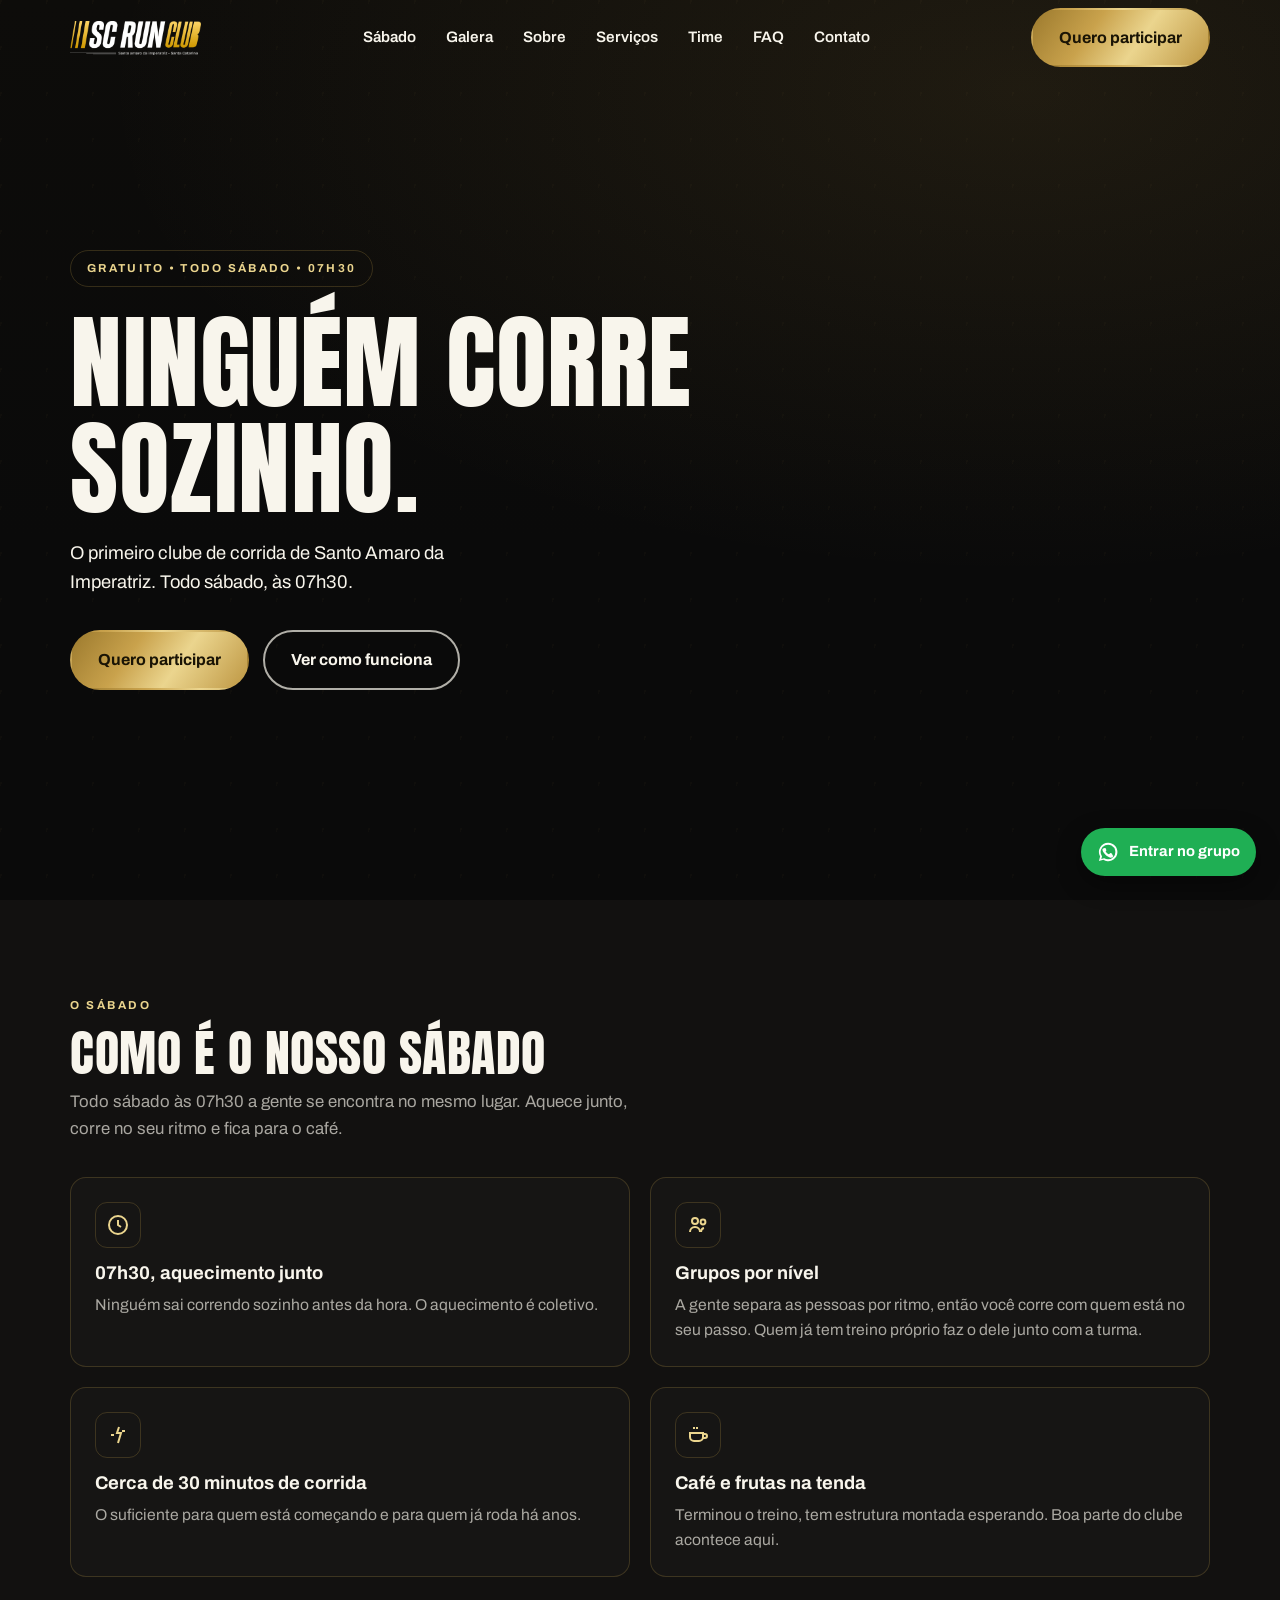
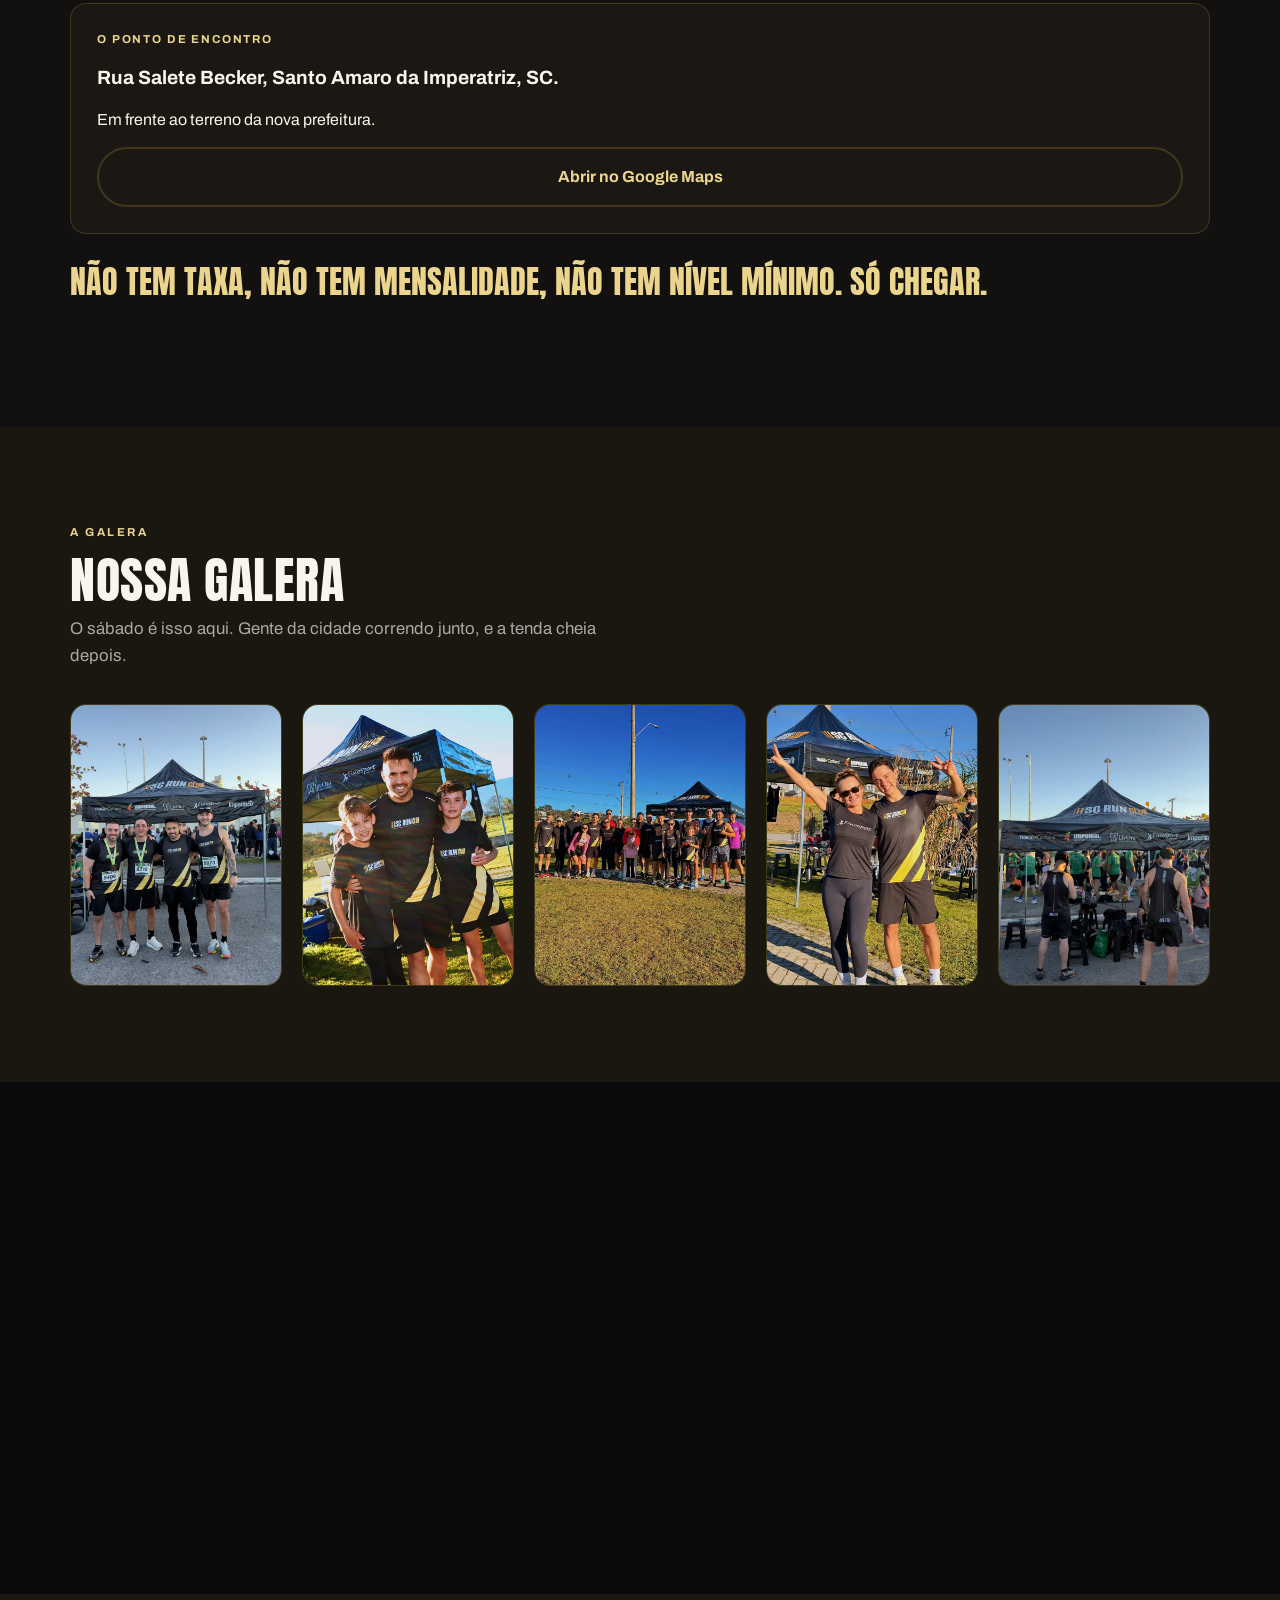
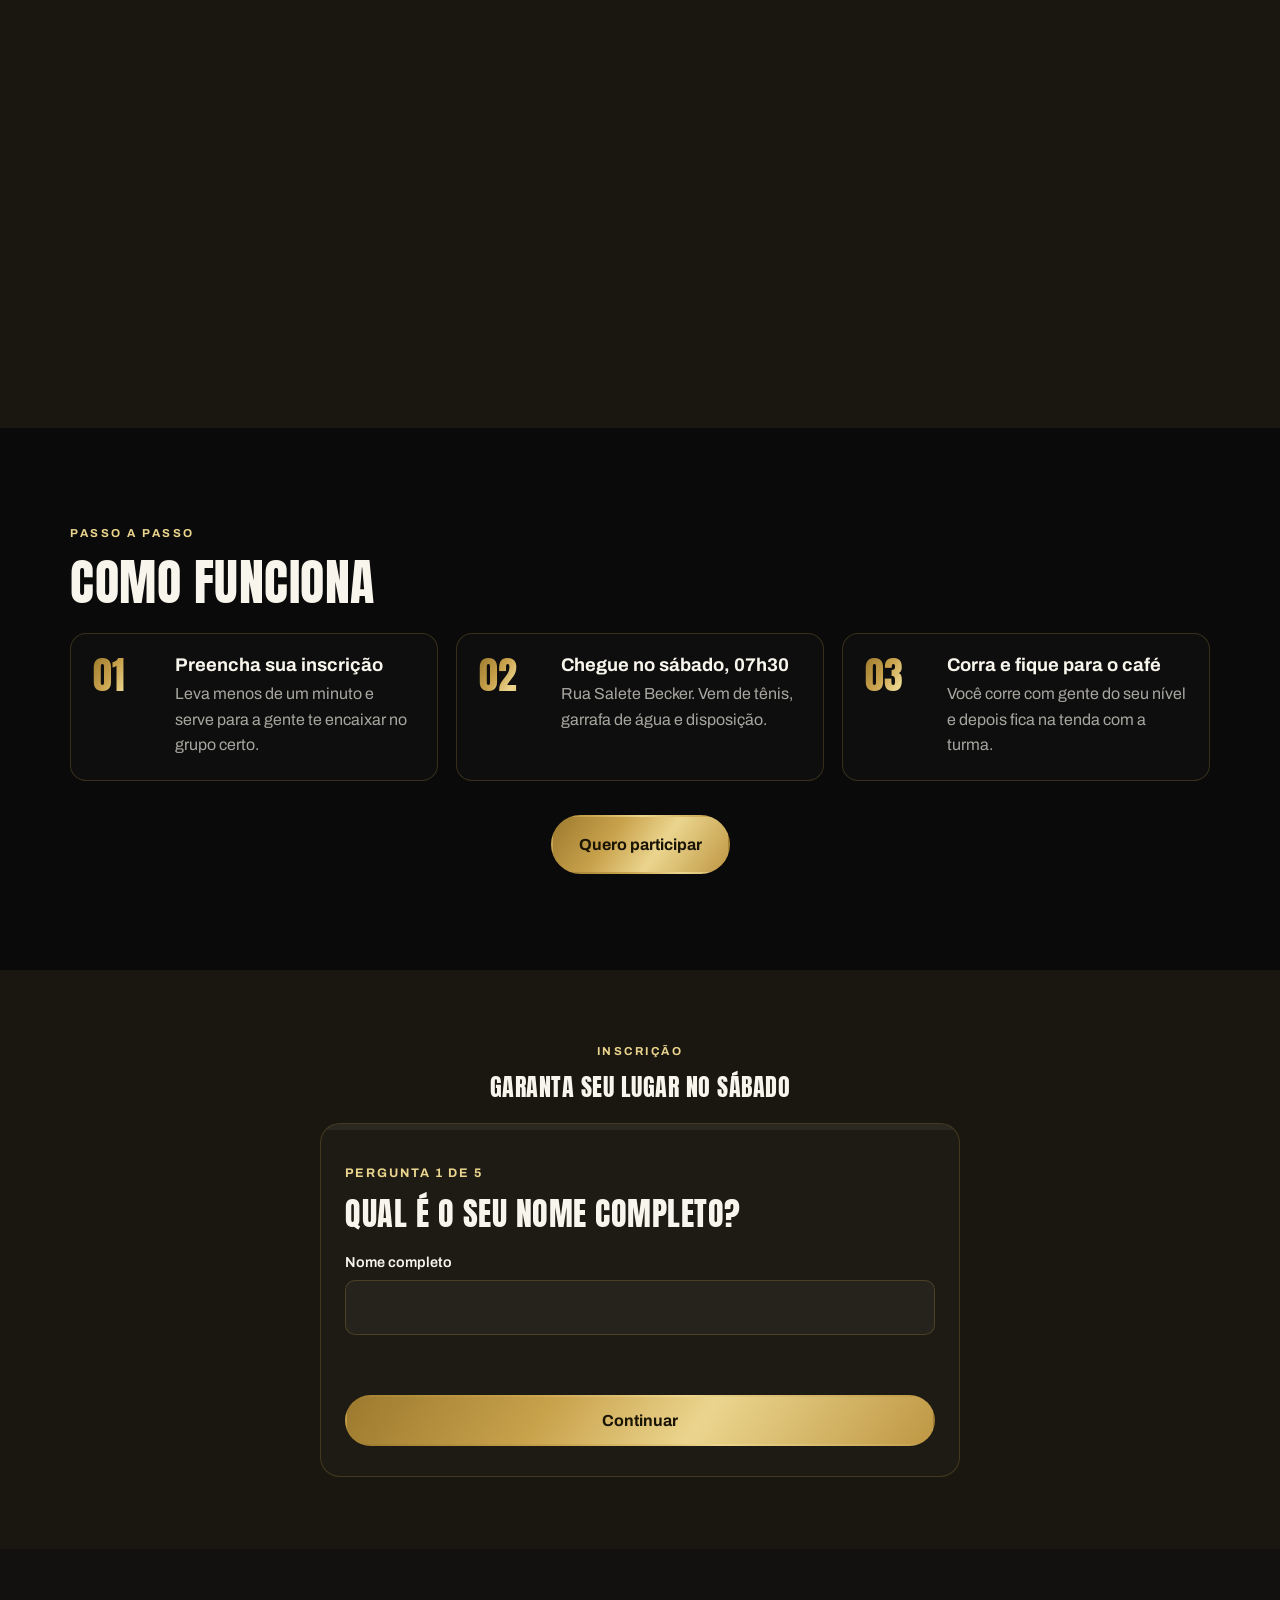
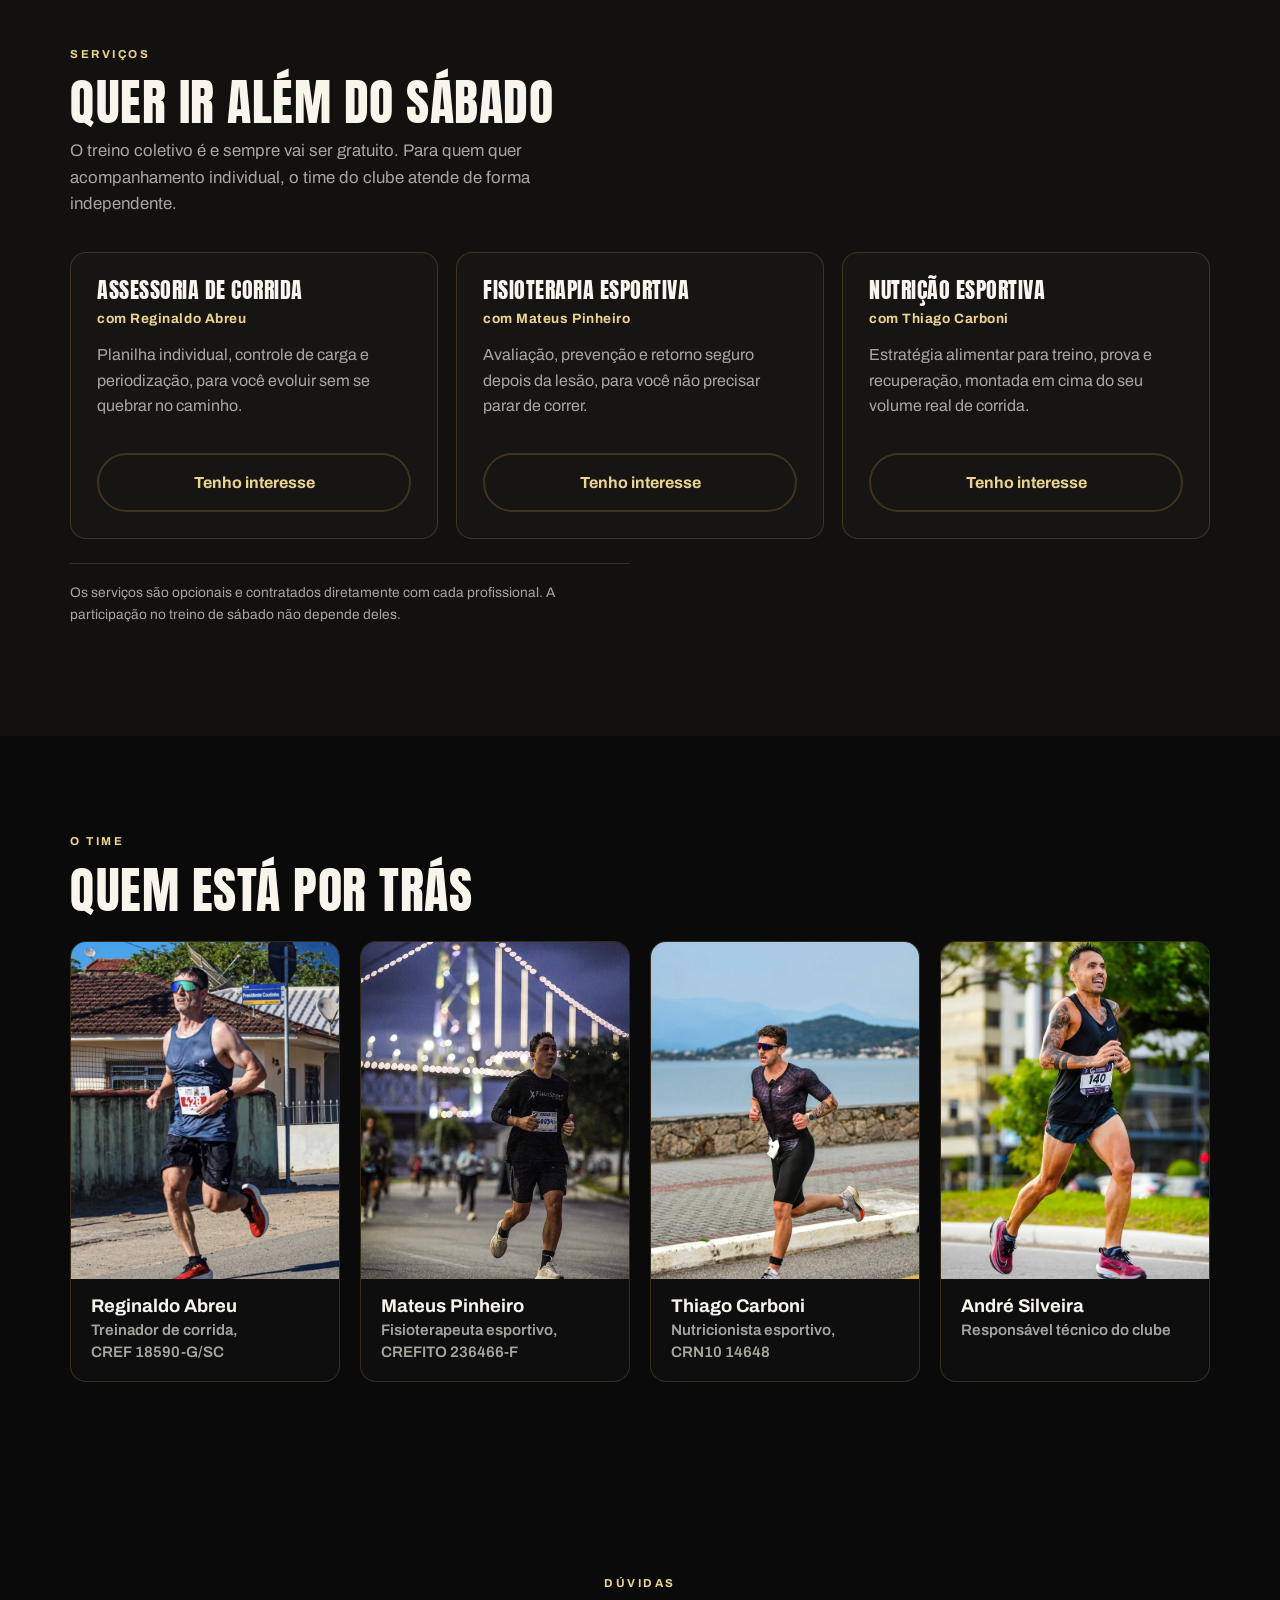
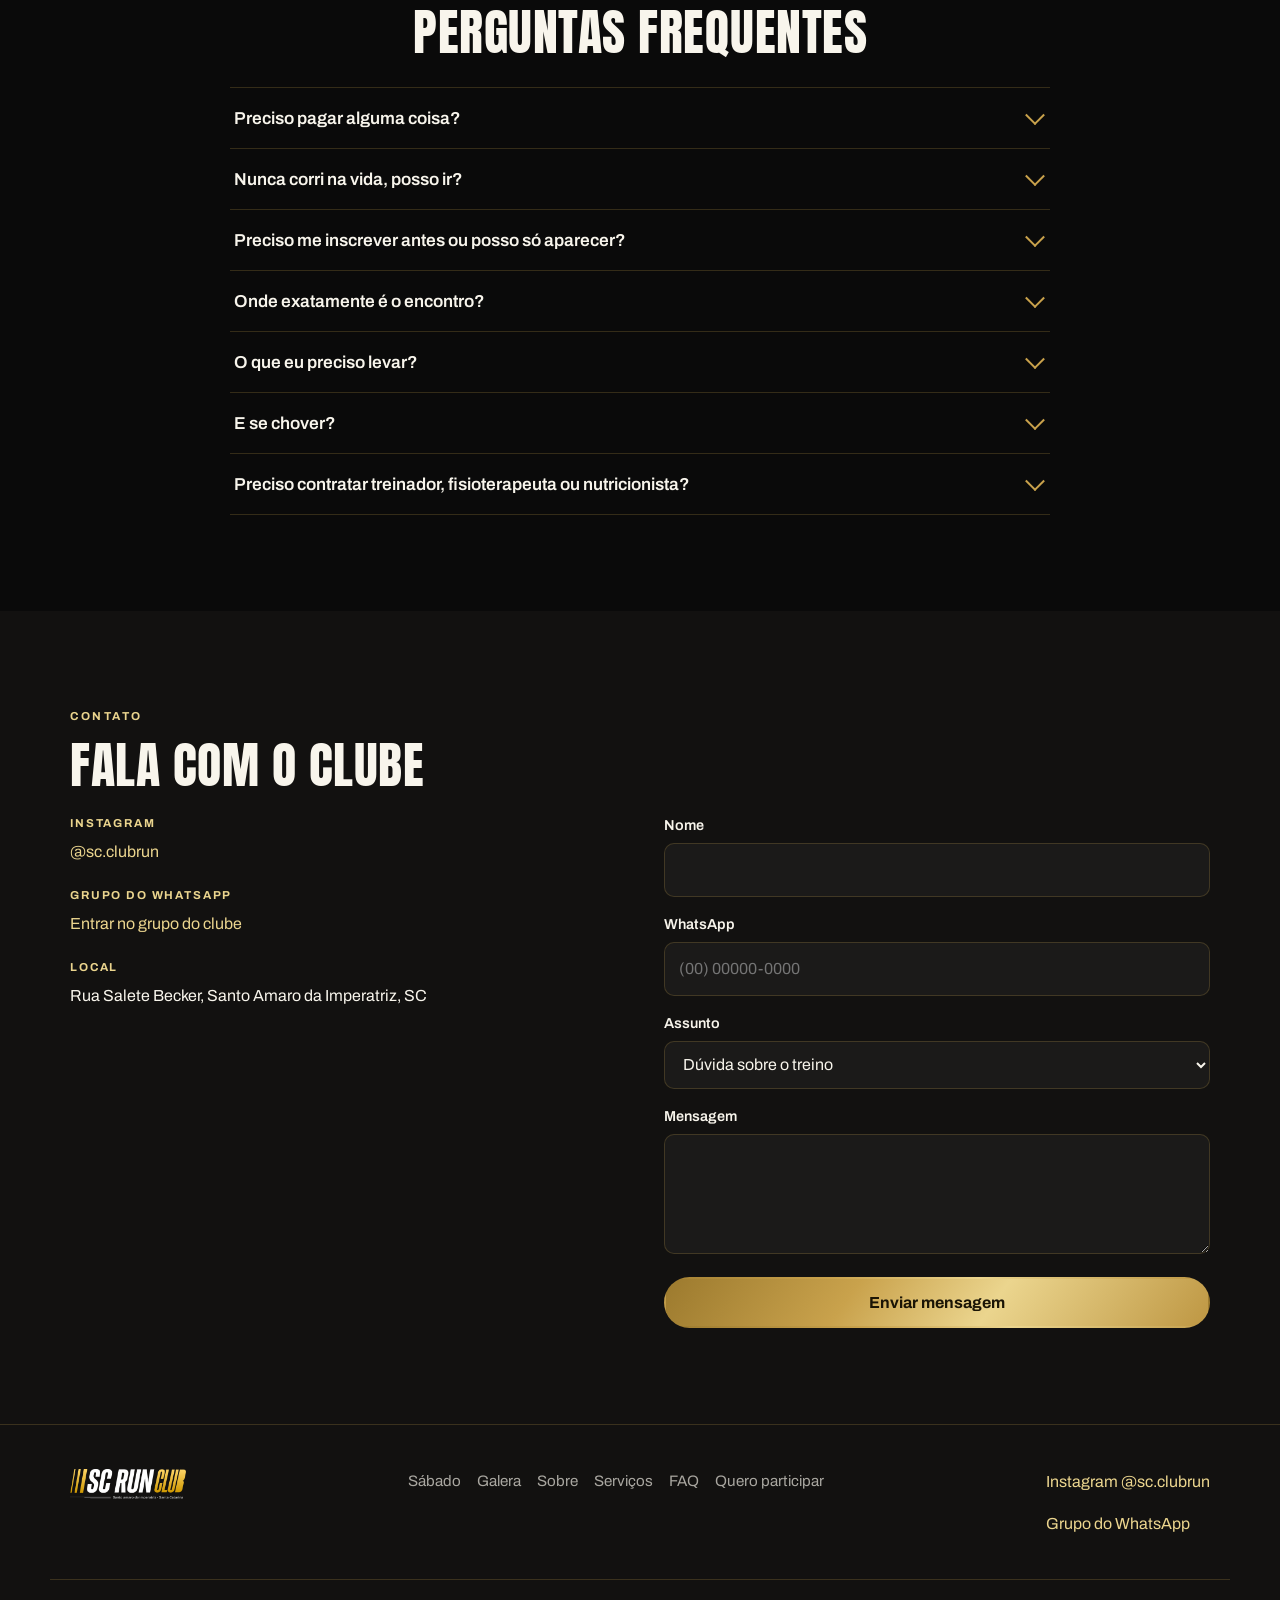
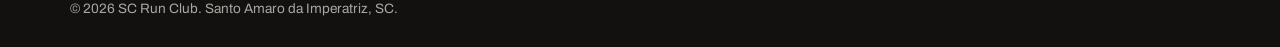
==== index.html @ 94a9c19d "Resolve this conflict (6a6a5597e9ed0f26d880b415)" ====
<!DOCTYPE html>
<html lang="pt-BR">
<head>
  <meta charset="UTF-8" />
  <meta name="viewport" content="width=device-width, initial-scale=1" />
  <title>SC Run Club | Clube de corrida de Santo Amaro da Imperatriz</title>
  <meta name="description" content="Treino coletivo gratuito todo sábado às 07h30 em Santo Amaro da Imperatriz. Todos os níveis. Ninguém corre sozinho." />
  <link rel="icon" type="image/png" href="images/favicon.png" />

  <!-- Open Graph -->
  <meta property="og:type" content="website" />
  <meta property="og:site_name" content="SC Run Club" />
  <meta property="og:title" content="SC Run Club | Clube de corrida de Santo Amaro da Imperatriz" />
  <meta property="og:description" content="Treino coletivo gratuito todo sábado às 07h30 em Santo Amaro da Imperatriz. Todos os níveis. Ninguém corre sozinho." />
  <meta property="og:url" content="https://scrunclub.netlify.app/" />
  <meta property="og:image" content="https://scrunclub.netlify.app/images/og.webp" />
  <meta property="og:image:width" content="1200" />
  <meta property="og:image:height" content="630" />
  <meta property="og:locale" content="pt_BR" />
  <meta name="twitter:card" content="summary_large_image" />
  <meta name="twitter:title" content="SC Run Club | Clube de corrida de Santo Amaro da Imperatriz" />
  <meta name="twitter:description" content="Treino coletivo gratuito todo sábado às 07h30 em Santo Amaro da Imperatriz. Todos os níveis. Ninguém corre sozinho." />
  <meta name="twitter:image" content="https://scrunclub.netlify.app/images/og.webp" />

  <!-- Fonts -->
  <link rel="preconnect" href="https://fonts.googleapis.com" />
  <link rel="preconnect" href="https://fonts.gstatic.com" crossorigin />
  <link href="https://fonts.googleapis.com/css2?family=Anton&family=Archivo:wght@400;500;600;700&display=swap" rel="stylesheet" />

  <link rel="stylesheet" href="css/style.css" />

  <!-- Schema.org SportsClub -->
  <script type="application/ld+json">
  {
    "@context": "https://schema.org",
    "@type": "SportsClub",
    "name": "SC Run Club",
    "sport": "Running",
    "url": "https://scrunclub.netlify.app/",
    "description": "Clube de corrida de Santo Amaro da Imperatriz. Treino coletivo gratuito todo sábado às 07h30.",
    "sameAs": ["https://www.instagram.com/sc.clubrun/"],
    "address": {
      "@type": "PostalAddress",
      "streetAddress": "Rua Salete Becker",
      "addressLocality": "Santo Amaro da Imperatriz",
      "addressRegion": "SC",
      "addressCountry": "BR"
    },
    "openingHoursSpecification": {
      "@type": "OpeningHoursSpecification",
      "dayOfWeek": "Saturday",
      "opens": "07:30"
    }
  }
  </script>
</head>
<body>

  <!-- ============ HEADER ============ -->
  <header class="header" id="topo">
    <div class="container">
      <a class="brand" href="#topo" aria-label="SC Run Club, página inicial">
        <img src="images/logo.webp" alt="SC Run Club, Santo Amaro da Imperatriz, Santa Catarina" width="200" height="52" />
      </a>
      <nav class="nav" aria-label="Navegação principal">
        <a href="#sabado">Sábado</a>
        <a href="#galera">Galera</a>
        <a href="#sobre">Sobre</a>
        <a href="#servicos">Serviços</a>
        <a href="#time">Time</a>
        <!-- <a href="#depoimentos">Depoimentos</a> -->
        <a href="#faq">FAQ</a>
        <a href="#contato">Contato</a>
      </nav>
      <a class="btn btn--gold header-cta" href="#quiz">Quero participar</a>
      <button class="burger" aria-label="Abrir menu" aria-expanded="false" aria-controls="mobile-nav">
        <span></span><span></span><span></span>
      </button>
    </div>
  </header>

  <nav class="mobile-nav" id="mobile-nav" aria-label="Navegação mobile">
    <a href="#sabado">Sábado</a>
    <a href="#galera">Galera</a>
    <a href="#sobre">Sobre</a>
    <a href="#servicos">Serviços</a>
    <a href="#time">Time</a>
    <!-- <a href="#depoimentos">Depoimentos</a> -->
    <a href="#faq">FAQ</a>
    <a href="#contato">Contato</a>
    <a class="btn btn--gold" href="#quiz">Quero participar</a>
  </nav>

  <main>
  <!-- ============ HERO ============ -->
  <section class="hero" aria-labelledby="hero-title">
    <div class="hero__bg" aria-hidden="true"></div>
    <div class="container">
      <div class="hero__grid">
        <div class="hero__copy">
          <span class="badge">GRATUITO • TODO SÁBADO • 07H30</span>
          <h1 id="hero-title">NINGUÉM CORRE SOZINHO.</h1>
          <p class="hero__sub">O primeiro clube de corrida de Santo Amaro da Imperatriz. Todo sábado, às 07h30.</p>
          <div class="hero__actions">
            <a class="btn btn--gold" href="#quiz">Quero participar</a>
            <a class="btn btn--outline" href="#sabado">Ver como funciona</a>
          </div>
        </div>
      </div>
    </div>
  </section>

  <!-- ============ O SÁBADO ============ -->
  <section class="section section--alt" id="sabado" aria-labelledby="sabado-title">
    <div class="container">
      <div class="reveal">
        <p class="eyebrow">O sábado</p>
        <h2 id="sabado-title">Como é o nosso sábado</h2>
        <p class="lead">Todo sábado às 07h30 a gente se encontra no mesmo lugar. Aquece junto, corre no seu ritmo e fica para o café.</p>
      </div>
      <div class="grid-2 reveal">
        <div class="feature">
          <span class="feature__icon" aria-hidden="true"><svg viewBox="0 0 24 24" fill="none" stroke="currentColor" stroke-width="2"><circle cx="12" cy="12" r="9"/><path d="M12 7v5l3 2"/></svg></span>
          <h3>07h30, aquecimento junto</h3>
          <p>Ninguém sai correndo sozinho antes da hora. O aquecimento é coletivo.</p>
        </div>
        <div class="feature">
          <span class="feature__icon" aria-hidden="true"><svg viewBox="0 0 24 24" fill="none" stroke="currentColor" stroke-width="2"><circle cx="9" cy="8" r="3"/><circle cx="17" cy="9" r="2.4"/><path d="M4 19c0-2.8 2.2-5 5-5s5 2.2 5 5"/><path d="M15 19c0-2 1-3.6 3-4"/></svg></span>
          <h3>Grupos por nível</h3>
          <p>A gente separa as pessoas por ritmo, então você corre com quem está no seu passo. Quem já tem treino próprio faz o dele junto com a turma.</p>
        </div>
        <div class="feature">
          <span class="feature__icon" aria-hidden="true"><svg viewBox="0 0 24 24" fill="none" stroke="currentColor" stroke-width="2"><path d="M13 4l-2 6h4l-3 10"/><path d="M5 12h3"/><path d="M16 8h3"/></svg></span>
          <h3>Cerca de 30 minutos de corrida</h3>
          <p>O suficiente para quem está começando e para quem já roda há anos.</p>
        </div>
        <div class="feature">
          <span class="feature__icon" aria-hidden="true"><svg viewBox="0 0 24 24" fill="none" stroke="currentColor" stroke-width="2"><path d="M4 10h13v4a4 4 0 0 1-4 4H8a4 4 0 0 1-4-4z"/><path d="M17 11h2a2 2 0 0 1 0 4h-2"/><path d="M8 4v2M11 4v2"/></svg></span>
          <h3>Café e frutas na tenda</h3>
          <p>Terminou o treino, tem estrutura montada esperando. Boa parte do clube acontece aqui.</p>
        </div>
      </div>

      <div class="local reveal">
        <span class="local__label">O ponto de encontro</span>
        <strong>Rua Salete Becker, Santo Amaro da Imperatriz, SC.</strong>
        <span>Em frente ao terreno da nova prefeitura.</span>
        <a class="btn btn--ghost" href="https://www.google.com/maps/search/?api=1&query=Rua+Salete+Becker,+Santo+Amaro+da+Imperatriz,+SC" target="_blank" rel="noopener">Abrir no Google Maps</a>
      </div>

      <p class="closing reveal">Não tem taxa, não tem mensalidade, não tem nível mínimo. Só chegar.</p>
    </div>
  </section>

  <!-- ============ GALERIA ============ -->
  <section class="section section--alt2" id="galera" aria-labelledby="galera-title">
    <div class="container">
      <div class="reveal">
        <p class="eyebrow">A galera</p>
        <h2 id="galera-title">Nossa galera</h2>
        <p class="lead">O sábado é isso aqui. Gente da cidade correndo junto, e a tenda cheia depois.</p>
      </div>
      <ul class="gallery reveal" id="galeria-fotos">
        <li>
          <button type="button" class="gallery__item" aria-label="Ampliar: corredores do SC Run Club reunidos em frente à tenda do clube">
            <img src="images/galeria/grupo-01.webp" alt="Corredores do SC Run Club reunidos em frente à tenda do clube" loading="lazy" width="788" height="1400" />
          </button>
        </li>
        <li>
          <button type="button" class="gallery__item" aria-label="Ampliar: membro do clube com as crianças em frente à tenda do SC Run Club">
            <img src="images/galeria/grupo-02.webp" alt="Membro do clube com as crianças em frente à tenda do SC Run Club" loading="lazy" width="787" height="1400" />
          </button>
        </li>
        <!-- PENDENTE: grupo-06.webp e grupo-08.webp não foram enviados. Ao receber os arquivos, basta descomentar os itens correspondentes abaixo. -->
        <li>
          <button type="button" class="gallery__item" aria-label="Ampliar: grupo do SC Run Club reunido antes do treino de sábado">
            <img src="images/galeria/grupo-03.webp" alt="Grupo do SC Run Club reunido antes do treino de sábado" loading="lazy" width="788" height="1401" />
          </button>
        </li>
        <li>
          <button type="button" class="gallery__item" aria-label="Ampliar: dois participantes do SC Run Club comemorando em frente à tenda">
            <img src="images/galeria/grupo-04.webp" alt="Dois participantes do SC Run Club comemorando em frente à tenda" loading="lazy" width="788" height="1400" />
          </button>
        </li>
        <!--
        <li>
          <button type="button" class="gallery__item" aria-label="Ampliar: integrantes do SC Run Club com medalhas após uma prova">
            <img src="images/galeria/grupo-06.webp" alt="Integrantes do SC Run Club com medalhas após uma prova" loading="lazy" width="788" height="1400" />
          </button>
        </li>
        -->
        <li>
          <button type="button" class="gallery__item" aria-label="Ampliar: estrutura da tenda do SC Run Club montada em dia de prova">
            <img src="images/galeria/grupo-07.webp" alt="Estrutura da tenda do SC Run Club montada em dia de prova" loading="lazy" width="788" height="1400" />
          </button>
        </li>
        <!--
        <li>
          <button type="button" class="gallery__item" aria-label="Ampliar: atleta do SC Run Club durante a transição de uma prova">
            <img src="images/galeria/grupo-08.webp" alt="Atleta do SC Run Club durante a transição de uma prova" loading="lazy" width="788" height="1400" />
          </button>
        </li>
        -->
      </ul>
    </div>
  </section>

  <!-- ============ SOBRE ============ -->
  <section class="section" id="sobre" aria-labelledby="sobre-title">
    <div class="container about">
      <div class="about__text reveal">
        <p class="eyebrow">Sobre</p>
        <h2 id="sobre-title">O clube</h2>
        <p>O SC Run Club nasceu porque Santo Amaro da Imperatriz tem corredor, mas não tinha clube. Muita gente correndo sozinha, na mesma rua, no mesmo horário, sem se conhecer.</p>
        <p>A ideia é simples: juntar essas pessoas. O sábado é gratuito e aberto, do corredor de primeira vez a quem treina para maratona. A regra é uma só, ninguém fica para trás.</p>
        <p>Por trás do clube tem um time de treinador, fisioterapeuta e nutricionista. Não para vender nada no sábado, mas para que quem quiser ir além tenha para onde ir.</p>
      </div>
      <!-- SUBSTITUIR: foto do grupo correndo. Enquanto não houver, logo sobre fundo texturizado. -->
      <div class="media-fallback reveal" role="img" aria-label="SC Run Club">
        <img src="images/logo.webp" alt="SC Run Club" loading="lazy" width="340" height="88" />
      </div>
    </div>
  </section>

  <!-- ============ MISSÃO, VISÃO, VALORES ============ -->
  <section class="section section--alt2" aria-labelledby="mvv-title">
    <div class="container">
      <h2 id="mvv-title" class="reveal" style="margin-bottom:26px;">Missão, visão e valores</h2>
      <div class="cards-3 reveal">
        <div class="card">
          <h3>Missão</h3>
          <p>Reunir as pessoas de Santo Amaro da Imperatriz em volta da corrida, para que ninguém precise correr sozinho.</p>
        </div>
        <div class="card">
          <h3>Visão</h3>
          <p>Ser o ponto de encontro dos corredores da cidade, do primeiro 3K à primeira maratona.</p>
        </div>
        <div class="card">
          <h3>Valores</h3>
          <p>Comunidade antes de performance. Correr junto, fazer amigos e se divertir usando o esporte, acolhendo todos os níveis.</p>
        </div>
      </div>
    </div>
  </section>

  <!-- ============ COMO FUNCIONA ============ -->
  <section class="section" aria-labelledby="como-title">
    <div class="container">
      <p class="eyebrow reveal">Passo a passo</p>
      <h2 id="como-title" class="reveal">Como funciona</h2>
      <div class="steps reveal" style="margin-top:26px;">
        <div class="step">
          <span class="step__num">01</span>
          <div><h3>Preencha sua inscrição</h3><p>Leva menos de um minuto e serve para a gente te encaixar no grupo certo.</p></div>
        </div>
        <div class="step">
          <span class="step__num">02</span>
          <div><h3>Chegue no sábado, 07h30</h3><p>Rua Salete Becker. Vem de tênis, garrafa de água e disposição.</p></div>
        </div>
        <div class="step">
          <span class="step__num">03</span>
          <div><h3>Corra e fique para o café</h3><p>Você corre com gente do seu nível e depois fica na tenda com a turma.</p></div>
        </div>
      </div>
      <div class="center-cta reveal">
        <a class="btn btn--gold" href="#quiz">Quero participar</a>
      </div>
    </div>
  </section>
  
  <!-- ============ QUIZ ============ -->
  <section class="quiz-section" id="quiz" aria-labelledby="quiz-title">
    <div class="container">
      <p class="eyebrow reveal" style="text-align:center;">Inscrição</p>
      <h2 id="quiz-title" class="reveal" style="text-align:center; margin-bottom:24px;">Garanta seu lugar no sábado</h2>
      <div class="quiz reveal">
        <div class="quiz__progress" aria-hidden="true"><div class="quiz__bar"></div></div>
        <form id="quiz-form" name="inscricao" method="POST" data-netlify="true" netlify-honeypot="bot-field" class="quiz__inner">
          <input type="hidden" name="form-name" value="inscricao" />
          <p class="hp" aria-hidden="true"><label>Não preencha: <input name="bot-field" tabindex="-1" autocomplete="off" /></label></p>

          <p class="quiz__count" aria-live="polite"></p>

          <!-- Tela 1: nome -->
          <div class="quiz__screen is-active">
            <h2 class="quiz__q">Qual é o seu nome completo?</h2>
            <div class="field">
              <label for="q-nome">Nome completo</label>
              <input type="text" id="q-nome" name="nome" autocomplete="name" required />
            </div>
            <p class="quiz__error" role="alert"></p>
            <div class="quiz__nav">
              <button type="button" class="btn btn--ghost quiz__back">Voltar</button>
              <button type="button" class="btn btn--gold" data-next>Continuar</button>
            </div>
          </div>

          <!-- Tela 2: nascimento -->
          <div class="quiz__screen">
            <h2 class="quiz__q">Qual a sua data de nascimento?</h2>
            <div class="field">
              <label for="q-nascimento">Data de nascimento (dia/mês/ano)</label>
              <input type="text" id="q-nascimento" name="nascimento" inputmode="numeric" placeholder="00/00/0000" autocomplete="bday" required />
            </div>
            <p class="quiz__warn" id="q-menor-warn">Menores de 18 anos precisam estar acompanhados de responsável no treino.</p>
            <p class="quiz__error" role="alert"></p>
            <div class="quiz__nav">
              <button type="button" class="btn btn--ghost quiz__back">Voltar</button>
              <button type="button" class="btn btn--gold" data-next>Continuar</button>
            </div>
          </div>

          <!-- Tela 3: whatsapp -->
          <div class="quiz__screen">
            <h2 class="quiz__q">Qual o seu WhatsApp?</h2>
            <div class="field">
              <label for="q-telefone">WhatsApp</label>
              <input type="tel" id="q-telefone" name="telefone" inputmode="numeric" placeholder="(00) 00000-0000" autocomplete="tel" required />
            </div>
            <p class="quiz__error" role="alert"></p>
            <div class="quiz__nav">
              <button type="button" class="btn btn--ghost quiz__back">Voltar</button>
              <button type="button" class="btn btn--gold" data-next>Continuar</button>
            </div>
          </div>

          <!-- Tela 4: nível -->
          <div class="quiz__screen">
            <h2 class="quiz__q">Qual o seu nível na corrida?</h2>
            <div class="level-cards" role="radiogroup" aria-label="Seu nível na corrida">
              <label class="level-card">
                <input type="radio" name="nivel" value="Iniciante, 3K" />
                <span class="level-card__t">Iniciante, 3K</span>
                <span class="level-card__d">Estou começando agora ou voltando depois de um tempo parado.</span>
              </label>
              <label class="level-card">
                <input type="radio" name="nivel" value="Intermediário, 5K" />
                <span class="level-card__t">Intermediário, 5K</span>
                <span class="level-card__d">Já corro com alguma regularidade e aguento 5K tranquilo.</span>
              </label>
              <label class="level-card">
                <input type="radio" name="nivel" value="Avançado, 7K ou mais" />
                <span class="level-card__t">Avançado, 7K ou mais</span>
                <span class="level-card__d">Corro toda semana e tenho ritmo consolidado.</span>
              </label>
            </div>
            <p class="quiz__error" role="alert"></p>
            <div class="quiz__nav">
              <button type="button" class="btn btn--ghost quiz__back">Voltar</button>
              <button type="button" class="btn btn--gold" data-next>Continuar</button>
            </div>
          </div>

          <!-- Tela 5: origem (opcional) -->
          <div class="quiz__screen">
            <h2 class="quiz__q">Como você conheceu o clube?</h2>
            <p class="quiz__hint">Opcional.</p>
            <div class="origem-opts">
              <label><input type="radio" name="origem" value="Instagram" /> Instagram</label>
              <label><input type="radio" name="origem" value="Indicação de amigo" /> Indicação de amigo</label>
              <label><input type="radio" name="origem" value="Vi o pessoal correndo" /> Vi o pessoal correndo</label>
              <label><input type="radio" name="origem" value="Outro" /> Outro</label>
            </div>
            <p class="quiz__error" role="alert"></p>
            <div class="quiz__nav">
              <button type="button" class="btn btn--ghost quiz__back">Voltar</button>
              <button type="button" class="btn btn--gold" data-next>Enviar inscrição</button>
            </div>
          </div>

          <!-- Tela final: confirmação -->
          <div class="quiz__screen quiz__done">
            <span class="check" aria-hidden="true"><svg viewBox="0 0 24 24" fill="none" stroke="currentColor" stroke-width="3"><path d="M5 13l4 4L19 7"/></svg></span>
            <h2>Inscrição feita.</h2>
            <p>Te esperamos no sábado, 07h30, na Rua Salete Becker.</p>
            <div class="actions">
              <a class="btn btn--gold" href="https://chat.whatsapp.com/HPYxeoswQMVCVlk2EjRVwb?s=sh&p=i&ilr=2&amv=2" target="_blank" rel="noopener">Entrar no grupo do WhatsApp</a>
              <a class="btn btn--outline" href="https://www.google.com/maps/search/?api=1&query=Rua+Salete+Becker,+Santo+Amaro+da+Imperatriz,+SC" target="_blank" rel="noopener">Abrir no Google Maps</a>
            </div>
          </div>
        </form>
      </div>
    </div>
  </section>
  
  <!-- ============ SERVIÇOS ============ -->
  <section class="section section--alt" id="servicos" aria-labelledby="servicos-title">
    <div class="container">
      <p class="eyebrow reveal">Serviços</p>
      <h2 id="servicos-title" class="reveal">Quer ir além do sábado</h2>
      <p class="lead reveal">O treino coletivo é e sempre vai ser gratuito. Para quem quer acompanhamento individual, o time do clube atende de forma independente.</p>
      <div class="services-grid reveal">
        <div class="service">
          <h3>Assessoria de corrida</h3>
          <span class="service__pro">com Reginaldo Abreu</span>
          <p>Planilha individual, controle de carga e periodização, para você evoluir sem se quebrar no caminho.</p>
          <a class="btn btn--ghost" href="https://wa.me/5548988040134?text=Oi%20Reginaldo%2C%20vim%20pelo%20SC%20Run%20Club%20e%20quero%20saber%20mais%20sobre%20a%20assessoria%20de%20corrida." target="_blank" rel="noopener noreferrer" data-servico="Assessoria de corrida">Tenho interesse</a>
        </div>
        <div class="service">
          <h3>Fisioterapia esportiva</h3>
          <span class="service__pro">com Mateus Pinheiro</span>
          <p>Avaliação, prevenção e retorno seguro depois da lesão, para você não precisar parar de correr.</p>
          <a class="btn btn--ghost" href="https://wa.me/5548999700089?text=Oi%20Mateus%2C%20vim%20pelo%20SC%20Run%20Club%20e%20quero%20saber%20mais%20sobre%20a%20fisioterapia%20esportiva." target="_blank" rel="noopener noreferrer" data-servico="Fisioterapia esportiva">Tenho interesse</a>
        </div>
        <div class="service">
          <h3>Nutrição esportiva</h3>
          <span class="service__pro">com Thiago Carboni</span>
          <p>Estratégia alimentar para treino, prova e recuperação, montada em cima do seu volume real de corrida.</p>
          <a class="btn btn--ghost" href="https://wa.me/5548999052280?text=Oi%20Thiago%2C%20vim%20pelo%20SC%20Run%20Club%20e%20quero%20saber%20mais%20sobre%20a%20nutri%C3%A7%C3%A3o%20esportiva." target="_blank" rel="noopener noreferrer" data-servico="Nutrição esportiva">Tenho interesse</a>
        </div>
      </div>
      <p class="disclaimer reveal">Os serviços são opcionais e contratados diretamente com cada profissional. A participação no treino de sábado não depende deles.</p>
    </div>
  </section>
  
  <!-- ============ TIME ============ -->
  <section class="section" id="time" aria-labelledby="time-title">
    <div class="container">
      <p class="eyebrow reveal">O time</p>
      <h2 id="time-title" class="reveal">Quem está por trás</h2>
      <div class="team reveal" style="margin-top:26px;">
        <article class="member">
          <div class="member__photo"><img src="images/equipe/reginaldo.webp" alt="Reginaldo Abreu, treinador de corrida do SC Run Club, durante uma prova" loading="lazy" width="736" height="1000" /></div>
          <div class="member__body">
            <h3>Reginaldo Abreu</h3>
            <p class="member__role">Treinador de corrida, CREF&nbsp;18590-G/SC</p>
          </div>
        </article>
        <article class="member">
          <div class="member__photo"><img src="images/equipe/mateus.webp" alt="Mateus Pinheiro, fisioterapeuta esportivo do SC Run Club, durante uma prova" loading="lazy" width="868" height="1000" /></div>
          <div class="member__body">
            <h3>Mateus Pinheiro</h3>
            <p class="member__role">Fisioterapeuta esportivo, CREFITO&nbsp;236466-F</p>
          </div>
        </article>
        <article class="member">
          <div class="member__photo"><img src="images/equipe/thiago.webp" alt="Thiago Carboni, nutricionista esportivo do SC Run Club, durante uma prova" loading="lazy" width="666" height="1000" /></div>
          <div class="member__body">
            <h3>Thiago Carboni</h3>
            <p class="member__role">Nutricionista esportivo, CRN10&nbsp;14648</p>
          </div>
        </article>
        <article class="member">
          <div class="member__photo"><img src="images/equipe/andre.webp" alt="André Silveira, responsável técnico do SC Run Club, durante uma prova" loading="lazy" width="667" height="1000" /></div>
          <div class="member__body">
            <h3>André Silveira</h3>
            <p class="member__role">Responsável técnico do clube</p>
          </div>
        </article>
      </div>
    </div>
  </section>
  
  <!-- ============ DEPOIMENTOS ============ -->
  <!-- Seção de depoimentos pronta em carrossel. Mantida COMENTADA até existirem depoimentos reais. Não inventar depoimentos.
  <section class="section section--alt2" id="depoimentos" aria-labelledby="dep-title">
    <div class="container">
      <p class="eyebrow reveal">Depoimentos</p>
      <h2 id="dep-title" class="reveal">O que dizem no clube</h2>
      <div class="carousel reveal" data-carousel>
        <button class="carousel__prev" aria-label="Anterior">&#8249;</button>
        <div class="carousel__track">
          <blockquote class="carousel__slide">
            <p>[DEPOIMENTO PENDENTE]</p>
            <cite>[NOME PENDENTE]</cite>
          </blockquote>
        </div>
        <button class="carousel__next" aria-label="Próximo">&#8250;</button>
        <div class="carousel__dots" aria-hidden="true"></div>
      </div>
    </div>
  </section>
  -->
  
  <!-- ============ FAQ ============ -->
  <section class="section" id="faq" aria-labelledby="faq-title">
    <div class="container">
      <p class="eyebrow reveal" style="text-align:center;">Dúvidas</p>
      <h2 id="faq-title" class="reveal" style="text-align:center; margin-bottom:30px;">Perguntas frequentes</h2>
      <div class="faq reveal">
        <div class="faq__item">
          <button class="faq__q" aria-expanded="false" aria-controls="faq-1" id="faqb-1">Preciso pagar alguma coisa?</button>
          <div class="faq__a" id="faq-1" role="region" aria-labelledby="faqb-1"><div>Não. O treino de sábado é gratuito, incluindo o café e as frutas depois. Não existe mensalidade nem taxa de inscrição.</div></div>
        </div>
        <div class="faq__item">
          <button class="faq__q" aria-expanded="false" aria-controls="faq-2" id="faqb-2">Nunca corri na vida, posso ir?</button>
          <div class="faq__a" id="faq-2" role="region" aria-labelledby="faqb-2"><div>Pode e deve. Existe um grupo de iniciantes justamente para isso, com distância curta e ritmo de conversa.</div></div>
        </div>
        <div class="faq__item">
          <button class="faq__q" aria-expanded="false" aria-controls="faq-3" id="faqb-3">Preciso me inscrever antes ou posso só aparecer?</button>
          <div class="faq__a" id="faq-3" role="region" aria-labelledby="faqb-3"><div>Preencha a inscrição pelo site. É rápido e serve para a gente organizar os grupos por nível antes do treino.</div></div>
        </div>
        <div class="faq__item">
          <button class="faq__q" aria-expanded="false" aria-controls="faq-4" id="faqb-4">Onde exatamente é o encontro?</button>
          <div class="faq__a" id="faq-4" role="region" aria-labelledby="faqb-4"><div>Rua Salete Becker, Santo Amaro da Imperatriz, em frente ao terreno da nova prefeitura. Sempre no mesmo lugar, todo sábado às 07h30.</div></div>
        </div>
        <div class="faq__item">
          <button class="faq__q" aria-expanded="false" aria-controls="faq-5" id="faqb-5">O que eu preciso levar?</button>
          <div class="faq__a" id="faq-5" role="region" aria-labelledby="faqb-5"><div>Tênis de corrida, roupa confortável e garrafa de água. O resto a gente resolve na tenda.</div></div>
        </div>
        <div class="faq__item">
          <button class="faq__q" aria-expanded="false" aria-controls="faq-6" id="faqb-6">E se chover?</button>
          <div class="faq__a" id="faq-6" role="region" aria-labelledby="faqb-6"><div>Qualquer alteração de horário, local ou cancelamento é avisada no Instagram e no grupo do WhatsApp do clube.</div></div>
        </div>
        <div class="faq__item">
          <button class="faq__q" aria-expanded="false" aria-controls="faq-7" id="faqb-7">Preciso contratar treinador, fisioterapeuta ou nutricionista?</button>
          <div class="faq__a" id="faq-7" role="region" aria-labelledby="faqb-7"><div>Não. Os serviços são totalmente opcionais e independentes do treino coletivo.</div></div>
        </div>
      </div>
    </div>
  </section>
  
  <!-- ============ CONTATO ============ -->
  <section class="section section--alt" id="contato" aria-labelledby="contato-title">
    <div class="container">
      <p class="eyebrow reveal">Contato</p>
      <h2 id="contato-title" class="reveal">Fala com o clube</h2>
      <div class="contact reveal" style="margin-top:24px;">
        <div class="contact__info">
          <div class="contact__block">
            <p class="label">Instagram</p>
            <a href="https://www.instagram.com/sc.clubrun/" target="_blank" rel="noopener">@sc.clubrun</a>
          </div>
          <div class="contact__block">
            <p class="label">Grupo do WhatsApp</p>
            <a href="https://chat.whatsapp.com/HPYxeoswQMVCVlk2EjRVwb?s=sh&p=i&ilr=2&amv=2" target="_blank" rel="noopener">Entrar no grupo do clube</a>
          </div>
          <div class="contact__block">
            <p class="label">Local</p>
            <span>Rua Salete Becker, Santo Amaro da Imperatriz, SC</span>
          </div>
        </div>
        <form name="contato" method="POST" data-netlify="true" netlify-honeypot="bot-field-contato" class="contact__form">
          <input type="hidden" name="form-name" value="contato" />
          <p class="hp" aria-hidden="true"><label>Não preencha: <input name="bot-field-contato" tabindex="-1" autocomplete="off" /></label></p>
          <div class="field">
            <label for="c-nome">Nome</label>
            <input type="text" id="c-nome" name="nome" autocomplete="name" required />
          </div>
          <div class="field">
            <label for="c-whatsapp">WhatsApp</label>
            <input type="tel" id="c-whatsapp" name="whatsapp" inputmode="numeric" placeholder="(00) 00000-0000" autocomplete="tel" required />
          </div>
          <div class="field">
            <label for="contato-assunto">Assunto</label>
            <select id="contato-assunto" name="assunto">
              <option>Dúvida sobre o treino</option>
              <option>Assessoria de corrida</option>
              <option>Fisioterapia esportiva</option>
              <option>Nutrição esportiva</option>
            </select>
          </div>
          <div class="field">
            <label for="c-mensagem">Mensagem</label>
            <textarea id="c-mensagem" name="mensagem"></textarea>
          </div>
          <button type="submit" class="btn btn--gold btn--block">Enviar mensagem</button>
        </form>
      </div>
    </div>
  </section>
  </main>
  
  <!-- ============ FOOTER ============ -->
  <footer class="footer">
    <div class="container footer__grid">
      <div>
        <img class="flogo" src="images/logo.webp" alt="SC Run Club, Santo Amaro da Imperatriz, Santa Catarina" width="200" height="52" loading="lazy" />
      </div>
      <nav aria-label="Navegação do rodapé">
        <a href="#sabado">Sábado</a>
        <a href="#galera">Galera</a>
        <a href="#sobre">Sobre</a>
        <a href="#servicos">Serviços</a>
        <a href="#faq">FAQ</a>
        <a href="#quiz">Quero participar</a>
      </nav>
      <div class="footer__links">
        <p><a href="https://www.instagram.com/sc.clubrun/" target="_blank" rel="noopener">Instagram @sc.clubrun</a></p>
        <p><a href="https://chat.whatsapp.com/HPYxeoswQMVCVlk2EjRVwb?s=sh&p=i&ilr=2&amv=2" target="_blank" rel="noopener">Grupo do WhatsApp</a></p>
      </div>
    </div>
    <div class="container footer__copy">© 2026 SC Run Club. Santo Amaro da Imperatriz, SC.</div>
  </footer>
  
  <!-- ============ WHATSAPP FLUTUANTE (convite de grupo) ============ -->
  <a class="wa-float" href="https://chat.whatsapp.com/HPYxeoswQMVCVlk2EjRVwb?s=sh&p=i&ilr=2&amv=2" target="_blank" rel="noopener" aria-label="Entrar no grupo do WhatsApp do clube">
    <svg viewBox="0 0 24 24" fill="currentColor" aria-hidden="true"><path d="M12 2a10 10 0 0 0-8.6 15l-1.3 4.8 4.9-1.3A10 10 0 1 0 12 2zm0 18a8 8 0 0 1-4.1-1.1l-.3-.2-2.9.8.8-2.8-.2-.3A8 8 0 1 1 12 20zm4.4-6c-.2-.1-1.4-.7-1.6-.8s-.4-.1-.6.1-.6.8-.8 1-.3.2-.6.1a6.6 6.6 0 0 1-3.2-2.8c-.2-.4.2-.4.6-1.2.1-.2 0-.4 0-.5s-.6-1.4-.8-1.9-.4-.4-.6-.4h-.5a1 1 0 0 0-.7.3A2.9 2.9 0 0 0 5.9 9c0 1.7 1.2 3.4 1.4 3.6s2.4 3.7 5.9 5c2.3.8 2.3.5 2.7.5s1.4-.6 1.6-1.1.2-1 .1-1.1-.3-.2-.6-.3z"/></svg>
    <span>Entrar no grupo</span>
  </a>
  <!-- ============ AMPLIAÇÃO DA GALERIA ============ -->
  <div class="lightbox" id="lightbox" role="dialog" aria-modal="true" aria-label="Foto ampliada" hidden>
    <div class="lightbox__backdrop" data-lightbox-close></div>
    <div class="lightbox__panel">
      <figure class="lightbox__figure">
        <img class="lightbox__img" id="lightbox-img" alt="" />
        <figcaption class="lightbox__caption" id="lightbox-caption"></figcaption>
      </figure>
      <button type="button" class="lightbox__btn lightbox__close" data-lightbox-close aria-label="Fechar ampliação">
        <svg viewBox="0 0 24 24" fill="none" stroke="currentColor" stroke-width="2.4" aria-hidden="true"><path d="M6 6l12 12M18 6L6 18"/></svg>
      </button>
      <button type="button" class="lightbox__btn lightbox__prev" aria-label="Foto anterior">
        <svg viewBox="0 0 24 24" fill="none" stroke="currentColor" stroke-width="2.4" aria-hidden="true"><path d="M15 5l-7 7 7 7"/></svg>
      </button>
      <button type="button" class="lightbox__btn lightbox__next" aria-label="Próxima foto">
        <svg viewBox="0 0 24 24" fill="none" stroke="currentColor" stroke-width="2.4" aria-hidden="true"><path d="M9 5l7 7-7 7"/></svg>
      </button>
    </div>
  </div>

  <script src="js/main.js" defer></script>
</body>
</html>
---- css/style.css ----
/* ===========================================================
   SC RUN CLUB  |  style.css
   Mobile first. Cores, tipografia e componentes.
   =========================================================== */

:root{
  --black: #0A0A0A;
  --black-2: #121110;
  --black-3: #19170F;
  --white: #F8F5EC;
  --gold: #C9A24C;
  --gold-strong: #EBD58E;
  --grad: linear-gradient(125deg, #9C7A2E 0%, #C9A24C 34%, #EBD58E 60%, #BE9743 100%);
  --line: rgba(201,162,76,.22);
  --muted: rgba(248,245,236,.66);
  --header-h: 68px;
  --maxw: 1180px;
  --ease: cubic-bezier(.22,.61,.36,1);
}

*{ box-sizing: border-box; }
html{ scroll-behavior: smooth; scroll-padding-top: calc(var(--header-h) + 12px); }
body{
  margin:0;
  background: var(--black);
  color: var(--white);
  font-family: "Archivo", system-ui, -apple-system, "Segoe UI", sans-serif;
  font-size: 16px;
  line-height: 1.6;
  -webkit-font-smoothing: antialiased;
  overflow-x: hidden;
}
img{ max-width:100%; display:block; }
a{ color: inherit; }
h1,h2,h3{
  font-family:"Anton", Impact, sans-serif;
  font-weight:400;
  line-height:1.02;
  letter-spacing:.5px;
  text-transform:uppercase;
  margin:0;
}
p{ margin:0 0 1em; }
:focus-visible{ outline: 3px solid var(--gold-strong); outline-offset: 3px; border-radius:4px; }

.container{ width:100%; max-width:var(--maxw); margin:0 auto; padding:0 20px; }
.section{ padding:72px 0; position:relative; }
.section--alt{ background: var(--black-2); }
.section--alt2{ background: var(--black-3); }
.eyebrow{
  font-family:"Archivo",sans-serif;
  font-weight:700; font-size:.72rem; letter-spacing:.22em;
  text-transform:uppercase; color: var(--gold-strong);
  margin:0 0 14px;
}
.section h2{ font-size: clamp(1.9rem, 7vw, 3.1rem); margin-bottom:10px; }
.lead{ color: var(--muted); font-size:1.05rem; max-width:56ch; margin-bottom:34px; }

/* --------- Botões --------- */
.btn{
  display:inline-flex; align-items:center; justify-content:center; gap:8px;
  font-family:"Archivo",sans-serif; font-weight:700; font-size:1rem;
  padding:15px 26px; border-radius:999px; border:2px solid transparent;
  cursor:pointer; text-decoration:none; min-height:48px;
  transition: transform .18s var(--ease), filter .18s var(--ease), background .18s;
}
.btn:active{ transform: translateY(1px); }
.btn--gold{ background: var(--grad); color:#1a1405; }
.btn--gold:hover{ filter:brightness(1.07); }
.btn--outline{ background:transparent; color:var(--white); border-color:rgba(248,245,236,.7); }
.btn--outline:hover{ border-color:var(--white); background:rgba(248,245,236,.08); }
.btn--ghost{ background:transparent; color:var(--gold-strong); border-color:var(--line); }
.btn--ghost:hover{ border-color:var(--gold); background:rgba(201,162,76,.08); }
.btn--block{ width:100%; }

/* --------- Header --------- */
.header{
  position:fixed; inset:0 0 auto 0; z-index:100; height:var(--header-h);
  display:flex; align-items:center;
  transition: background .3s var(--ease), border-color .3s, backdrop-filter .3s;
  border-bottom:1px solid transparent;
}
.header.is-scrolled{
  background: rgba(10,10,10,.92);
  backdrop-filter: blur(10px);
  border-bottom:1px solid var(--line);
}
.header .container{ display:flex; align-items:center; justify-content:space-between; }
.brand{ display:flex; align-items:center; }
.brand img{ height:30px; width:auto; }
.nav{ display:none; }
.nav a{
  text-decoration:none; color:var(--white); font-weight:600; font-size:.95rem;
  padding:6px 2px; position:relative;
}
.nav a::after{
  content:""; position:absolute; left:0; bottom:-2px; height:2px; width:0;
  background:var(--gold); transition:width .2s var(--ease);
}
.nav a:hover::after, .nav a:focus-visible::after{ width:100%; }
.header-cta{ display:none; }

.burger{
  display:inline-flex; flex-direction:column; gap:5px; justify-content:center;
  width:48px; height:48px; background:none; border:0; cursor:pointer; padding:10px;
}
.burger span{ height:2px; width:100%; background:var(--white); transition:transform .25s var(--ease), opacity .2s; }
.burger[aria-expanded="true"] span:nth-child(1){ transform:translateY(7px) rotate(45deg); }
.burger[aria-expanded="true"] span:nth-child(2){ opacity:0; }
.burger[aria-expanded="true"] span:nth-child(3){ transform:translateY(-7px) rotate(-45deg); }

.mobile-nav{
  position:fixed; inset:var(--header-h) 0 0 0; z-index:99;
  background:rgba(10,10,10,.98); backdrop-filter:blur(6px);
  display:flex; flex-direction:column; padding:24px 20px 40px; gap:6px;
  transform:translateY(-8px); opacity:0; pointer-events:none;
  transition:opacity .25s var(--ease), transform .25s var(--ease);
}
.mobile-nav.is-open{ opacity:1; transform:translateY(0); pointer-events:auto; }
.mobile-nav a{
  text-decoration:none; color:var(--white); font-family:"Anton",sans-serif;
  font-size:1.6rem; text-transform:uppercase; padding:12px 0;
  border-bottom:1px solid var(--line);
}
.mobile-nav .btn{ margin-top:18px; }

/* --------- Hero --------- */
.hero{
  min-height:100svh; display:flex; align-items:center;
  padding-top: calc(var(--header-h) + 20px); padding-bottom:56px;
  position:relative; overflow:hidden;
}
.hero__bg{ position:absolute; inset:0; z-index:0;
  background:
    radial-gradient(120% 90% at 80% 10%, rgba(201,162,76,.10), transparent 60%),
    linear-gradient(180deg, #0d0c0a 0%, var(--black) 60%);
}
.hero__bg::after{
  content:""; position:absolute; inset:0;
  background-image:linear-gradient(115deg, rgba(201,162,76,.06) 0 2px, transparent 2px 46px);
  background-size:46px 46px; opacity:.5;
}
.hero .container{ position:relative; z-index:1; }
.badge{
  display:inline-block; font-family:"Archivo",sans-serif; font-weight:700;
  font-size:.72rem; letter-spacing:.2em; color:var(--gold-strong);
  border:1px solid var(--line); border-radius:999px; padding:8px 16px; margin-bottom:22px;
}
.hero h1{ font-size: clamp(2.8rem, 15vw, 6.5rem); margin-bottom:18px; }
.hero__sub{ font-size:1.15rem; color:var(--white); max-width:34ch; margin-bottom:32px; }
.hero__actions{ display:flex; flex-wrap:wrap; gap:14px; }
.hero__actions .btn{ flex:1 1 auto; }
.hero__grid{ display:grid; grid-template-columns:1fr; gap:28px; align-items:center; }
/* A foto é 9:16. O tamanho é limitado pela largura, e não pela altura,
   para a proporção original nunca ser achatada. */
.hero__media{ width:100%; max-width:min(380px, 30svh); margin:0 auto; }
.hero__media img{ display:block; width:100%; height:auto;
  border:1px solid var(--line); border-radius:16px; }

/* --------- Sábado --------- */
.grid-2{ display:grid; grid-template-columns:1fr; gap:16px; }
.feature{
  background:rgba(255,255,255,.02); border:1px solid var(--line);
  border-radius:16px; padding:24px;
}
.feature__icon{
  width:46px; height:46px; margin-bottom:14px; color:var(--gold-strong);
  display:flex; align-items:center; justify-content:center;
  border:1px solid var(--line); border-radius:12px;
}
.feature__icon svg{ width:24px; height:24px; }
.feature h3{ font-family:"Archivo",sans-serif; font-weight:700; text-transform:none;
  letter-spacing:0; font-size:1.15rem; line-height:1.2; margin-bottom:8px; }
.feature p{ color:var(--muted); margin:0; font-size:.98rem; }

.local{
  margin-top:26px; border:1px solid var(--line); border-radius:16px;
  padding:26px; background:rgba(201,162,76,.05);
  display:flex; flex-direction:column; gap:14px;
}
.local__label{ font-family:"Archivo",sans-serif; font-weight:700; letter-spacing:.16em;
  font-size:.72rem; text-transform:uppercase; color:var(--gold-strong); }
.local strong{ font-size:1.2rem; }
.closing{ margin-top:30px; font-family:"Anton",sans-serif; text-transform:uppercase;
  font-size: clamp(1.3rem,5vw,2rem); color:var(--gold-strong); line-height:1.1; }

/* --------- Sobre --------- */
.about{ display:grid; grid-template-columns:1fr; gap:28px; align-items:center; }
.about__text p{ color:var(--muted); }
.about__text p strong{ color:var(--white); }
.media-fallback{
  position:relative; border-radius:18px; overflow:hidden; border:1px solid var(--line);
  min-height:280px; display:flex; align-items:center; justify-content:center;
  background:
    radial-gradient(80% 80% at 50% 30%, rgba(201,162,76,.08), transparent 70%),
    repeating-linear-gradient(120deg, #101010 0 12px, #0c0b0a 12px 24px);
}
.media-fallback img{ width:74%; max-width:340px; opacity:.92; }
.media-photo{ border-radius:18px; overflow:hidden; border:1px solid var(--line); position:relative; }
.media-photo img{ width:100%; height:100%; object-fit:cover; }
.media-photo::after{ content:""; position:absolute; inset:0;
  background:linear-gradient(180deg, rgba(10,10,10,.15), rgba(10,10,10,.55)); }

/* --------- Cards genéricos (mvv) --------- */
.cards-3{ display:grid; grid-template-columns:1fr; gap:16px; }
.card{
  background:rgba(255,255,255,.02); border:1px solid var(--line);
  border-radius:16px; padding:26px;
}
.card h3{ font-family:"Anton",sans-serif; font-size:1.5rem; color:var(--gold-strong); margin-bottom:10px; }
.card p{ color:var(--muted); margin:0; }

/* --------- Como funciona --------- */
.steps{ display:grid; grid-template-columns:1fr; gap:18px; counter-reset:step; }
.step{ display:flex; gap:18px; align-items:flex-start; padding:22px;
  border:1px solid var(--line); border-radius:16px; background:rgba(255,255,255,.02); }
.step__num{ font-family:"Anton",sans-serif; font-size:2.4rem; line-height:1;
  background:var(--grad); -webkit-background-clip:text; background-clip:text; color:transparent;
  min-width:64px; }
.step h3{ font-family:"Archivo",sans-serif; text-transform:none; letter-spacing:0;
  font-weight:700; font-size:1.15rem; margin-bottom:6px; }
.step p{ color:var(--muted); margin:0; }
.center-cta{ text-align:center; margin-top:34px; }

/* --------- Serviços --------- */
.service{
  background:rgba(255,255,255,.02); border:1px solid var(--line); border-radius:16px;
  padding:26px; display:flex; flex-direction:column;
}
.service__pro{ color:var(--gold-strong); font-weight:700; font-size:.85rem;
  letter-spacing:.04em; margin:2px 0 12px; }
.service h3{ font-family:"Anton",sans-serif; font-size:1.4rem; margin-bottom:4px; }
.service p{ color:var(--muted); flex:1; }
.service .btn{ margin-top:18px; }
.disclaimer{ margin-top:24px; color:var(--muted); font-size:.86rem; border-top:1px solid var(--line);
  padding-top:18px; max-width:70ch; }

/* --------- Time --------- */
.team{ display:grid; grid-template-columns:1fr; gap:18px; }
.member{ display:flex; flex-direction:column; }
.member__photo{ border-radius:16px 16px 0 0; overflow:hidden; border:1px solid var(--line);
  border-bottom:0; aspect-ratio:4/5; }
.member__photo .media-fallback{ border-radius:0; border:0; min-height:100%; height:100%; }
.member__photo .media-fallback img{ width:60%; max-width:180px; }
.member__photo img{ width:100%; height:100%; object-fit:cover; object-position:center 25%; }
.member__body{ border:1px solid var(--line); border-top:0; border-radius:0 0 16px 16px;
  padding:18px 20px; background:rgba(255,255,255,.02); flex:1; }
.member__body h3{ font-family:"Archivo",sans-serif; text-transform:none; letter-spacing:0;
  font-weight:700; font-size:1.15rem; margin-bottom:4px; }
.member__role{ color:var(--gold-strong); font-weight:600; font-size:.9rem;
  line-height:1.45; margin-bottom:0; }
.member__body p{ color:var(--muted); margin:0; font-size:.95rem; }

/* --------- Galeria --------- */
/* Grade em flex, e não em grid, para a última fileira ficar centralizada
   quando o número de fotos não fecha a linha, sem buraco na ponta. */
.gallery{
  list-style:none; margin:26px 0 0; padding:0;
  display:flex; flex-wrap:wrap; justify-content:center; gap:16px;
}
.gallery > li{ flex:0 0 calc((100% - 16px) / 2); }
.gallery__item{
  display:block; width:100%; padding:0; margin:0; cursor:pointer;
  background:rgba(255,255,255,.02); border:1px solid var(--line);
  border-radius:16px; overflow:hidden; aspect-ratio:3/4;
  transition:border-color .18s var(--ease);
}
.gallery__item img{ width:100%; height:100%; object-fit:cover; }
.gallery__item:hover{ border-color:var(--gold); }

/* --------- Ampliação da galeria --------- */
.lightbox{ position:fixed; inset:0; z-index:200; display:flex; align-items:center; justify-content:center; }
.lightbox[hidden]{ display:none; }
.lightbox__backdrop{ position:absolute; inset:0; background:rgba(10,10,10,.94); border:0; }
.lightbox__panel{
  position:relative; z-index:1; width:100%; height:100%;
  display:flex; align-items:center; justify-content:center;
  padding:64px 16px 104px;
}
.lightbox__figure{ margin:0; display:flex; flex-direction:column; align-items:center; gap:12px; max-height:100%; }
.lightbox__img{
  max-width:100%; max-height:calc(100svh - 260px); width:auto; height:auto;
  border-radius:14px; border:1px solid var(--line);
}
.lightbox__caption{ color:var(--muted); font-size:.9rem; text-align:center; max-width:52ch; }
.lightbox__btn{
  position:absolute; display:inline-flex; align-items:center; justify-content:center;
  width:48px; height:48px; min-height:48px; padding:0; cursor:pointer;
  color:var(--white); background:rgba(10,10,10,.72);
  border:1px solid var(--line); border-radius:999px;
  transition:border-color .18s var(--ease), background .18s;
}
.lightbox__btn:hover{ border-color:var(--gold); background:rgba(201,162,76,.14); }
.lightbox__btn svg{ width:22px; height:22px; }
.lightbox__close{ top:12px; right:16px; }
.lightbox__prev{ bottom:24px; left:calc(50% - 58px); }
.lightbox__next{ bottom:24px; right:calc(50% - 58px); }
body.lightbox-open{ overflow:hidden; }
body.lightbox-open .wa-float{ display:none; }

@media (min-width:768px){
  .gallery{ gap:20px; }
  .gallery > li{ flex:0 0 calc((100% - 40px) / 3); }
  .lightbox__panel{ padding:72px 88px; }
  .lightbox__img{ max-height:calc(100svh - 200px); }
  .lightbox__close{ top:20px; right:24px; }
  .lightbox__prev{ left:24px; right:auto; top:50%; bottom:auto; transform:translateY(-50%); }
  .lightbox__next{ right:24px; left:auto; top:50%; bottom:auto; transform:translateY(-50%); }
}
@media (min-width:1024px){
  .gallery > li{ flex:0 0 calc((100% - 60px) / 4); }
  /* Enquanto forem cinco fotos, cinco por fileira fecham a linha sem sobra.
     Ao chegarem as duas que faltam, a regra sai de cena e volta a grade de quatro. */
  .gallery:has(> li:nth-child(5):last-child) > li{ flex:0 0 calc((100% - 80px) / 5); }
  .hero__grid{ grid-template-columns:minmax(0,1fr) minmax(0,40%); gap:48px; }
  .hero__media{ max-width:min(100%, 44svh); margin:0 auto; }
}

/* --------- FAQ --------- */
.faq{ max-width:820px; margin:0 auto; border-top:1px solid var(--line); }
.faq__item{ border-bottom:1px solid var(--line); }
.faq__q{
  width:100%; text-align:left; background:none; border:0; cursor:pointer; color:var(--white);
  font-family:"Archivo",sans-serif; font-weight:600; font-size:1.08rem;
  padding:20px 44px 20px 4px; position:relative; display:flex; align-items:center; min-height:60px;
}
.faq__q::after{ content:""; position:absolute; right:8px; top:50%; width:12px; height:12px;
  border-right:2px solid var(--gold); border-bottom:2px solid var(--gold);
  transform:translateY(-70%) rotate(45deg); transition:transform .25s var(--ease); }
.faq__q[aria-expanded="true"]::after{ transform:translateY(-30%) rotate(-135deg); }
.faq__a{ overflow:hidden; max-height:0; transition:max-height .3s var(--ease); }
.faq__a > div{ padding:0 4px 22px; color:var(--muted); }

/* --------- Contato --------- */
.contact{ display:grid; grid-template-columns:1fr; gap:34px; }
.contact__info a{ color:var(--gold-strong); text-decoration:none; word-break:break-word; }
.contact__info a:hover{ text-decoration:underline; }
.contact__block{ margin-bottom:22px; }
.contact__block .label{ font-family:"Archivo",sans-serif; font-weight:700; letter-spacing:.16em;
  font-size:.72rem; text-transform:uppercase; color:var(--gold-strong); margin-bottom:6px; }
.field{ margin-bottom:16px; }
.field label{ display:block; font-weight:600; font-size:.9rem; margin-bottom:6px; }
.field input, .field select, .field textarea{
  width:100%; background:rgba(255,255,255,.04); border:1px solid var(--line); border-radius:10px;
  color:var(--white); font:inherit; padding:13px 14px; min-height:48px;
}
.field textarea{ min-height:120px; resize:vertical; }
.field input:focus, .field select:focus, .field textarea:focus{ border-color:var(--gold); outline:none; }
.hp{ position:absolute; left:-9999px; width:1px; height:1px; overflow:hidden; }
.form-status{ min-height:22px; font-size:.92rem; margin-top:6px; }
.form-status.ok{ color:var(--gold-strong); }
.form-status.err{ color:#ff8f7a; }

/* --------- Footer --------- */
.footer{ background:var(--black-2); border-top:1px solid var(--line); padding:44px 0 28px; }
.footer__grid{ display:flex; flex-direction:column; gap:24px; }
.footer img.flogo{ height:30px; width:auto; margin-bottom:6px; }
.footer nav{ display:flex; flex-wrap:wrap; gap:16px; }
.footer nav a{ text-decoration:none; color:var(--muted); font-size:.95rem; }
.footer nav a:hover{ color:var(--white); }
.footer__links a{ color:var(--gold-strong); text-decoration:none; }
.footer__copy{ margin-top:26px; padding-top:18px; border-top:1px solid var(--line);
  color:var(--muted); font-size:.85rem; }

/* --------- WhatsApp flutuante --------- */
.wa-float{
  position:fixed; right:16px; bottom:16px; z-index:90;
  display:inline-flex; align-items:center; gap:10px; text-decoration:none;
  background:#1faf54; color:#fff; font-weight:700; font-size:.92rem;
  padding:12px 16px; border-radius:999px; box-shadow:0 8px 24px rgba(0,0,0,.4);
  min-height:48px;
}
.wa-float svg{ width:22px; height:22px; flex:none; }
.wa-float:hover{ filter:brightness(1.05); }

/* ===========================================================
   QUIZ
   =========================================================== */
.quiz-section{ padding:72px 0; background:var(--black-3); }
.quiz{
  max-width:640px; margin:0 auto; border:1px solid var(--line); border-radius:20px;
  background:rgba(255,255,255,.02); overflow:hidden; position:relative;
}
.quiz__progress{ height:6px; background:rgba(255,255,255,.06); }
.quiz__bar{ height:100%; width:0; background:var(--grad); transition:width .35s var(--ease); }
.quiz__inner{ padding:34px 24px 30px; }
.quiz__count{ font-size:.78rem; letter-spacing:.16em; text-transform:uppercase;
  color:var(--gold-strong); font-weight:700; margin-bottom:14px; }
.quiz__screen{ display:none; animation:fadeSlide .35s var(--ease); }
.quiz__screen.is-active{ display:block; }
@keyframes fadeSlide{ from{ opacity:0; transform:translateY(10px);} to{ opacity:1; transform:none;} }
.quiz h2.quiz__q{ font-size:clamp(1.4rem,6vw,2rem); margin-bottom:20px; }
.quiz .field input{ font-size:1.05rem; }
.quiz__hint{ color:var(--muted); font-size:.88rem; margin-top:8px; }
.quiz__warn{ color:var(--gold-strong); font-size:.9rem; margin-top:10px; display:none;
  border:1px solid var(--line); border-radius:10px; padding:10px 12px; background:rgba(201,162,76,.06); }
.quiz__warn.show{ display:block; }
.quiz__error{ color:#ff8f7a; font-size:.88rem; margin-top:8px; min-height:18px; }

.level-cards{ display:grid; gap:12px; }
.level-card{
  display:block; border:1px solid var(--line); border-radius:14px; padding:18px 18px;
  cursor:pointer; background:rgba(255,255,255,.02); transition:border-color .18s, background .18s;
  position:relative;
}
.level-card:hover{ border-color:var(--gold); }
.level-card input{ position:absolute; opacity:0; width:1px; height:1px; }
.level-card__t{ font-family:"Anton",sans-serif; font-size:1.2rem; color:var(--white); }
.level-card__d{ color:var(--muted); font-size:.92rem; margin-top:4px; }
.level-card.is-selected{ border-color:var(--gold); background:rgba(201,162,76,.10); }
.level-card:focus-within{ outline:3px solid var(--gold-strong); outline-offset:2px; }

.origem-opts{ display:grid; gap:10px; }
.origem-opts label{ display:flex; align-items:center; gap:12px; border:1px solid var(--line);
  border-radius:12px; padding:14px 16px; cursor:pointer; min-height:48px; }
.origem-opts label:hover{ border-color:var(--gold); }
.origem-opts input{ accent-color:var(--gold); width:18px; height:18px; }

.quiz__nav{ display:flex; gap:12px; margin-top:26px; }
.quiz__nav .btn{ flex:1; }
.quiz__back{ display:none; }
.quiz__back.show{ display:inline-flex; }

.quiz__done{ text-align:center; }
.quiz__done .check{ width:64px; height:64px; margin:0 auto 18px; border-radius:50%;
  background:var(--grad); display:flex; align-items:center; justify-content:center; }
.quiz__done .check svg{ width:30px; height:30px; color:#1a1405; }
.quiz__done h2{ font-size:1.8rem; margin-bottom:12px; }
.quiz__done p{ color:var(--muted); margin-bottom:24px; }
.quiz__done .actions{ display:flex; flex-direction:column; gap:12px; }

/* offscreen mas presente no DOM */
.quiz__field-hidden{ position:absolute !important; left:-9999px; width:1px; height:1px; overflow:hidden; }

/* ===========================================================
   Animações de entrada
   =========================================================== */
.reveal{ opacity:0; transform:translateY(24px); transition:opacity .6s var(--ease), transform .6s var(--ease); }
.reveal.is-visible{ opacity:1; transform:none; }

/* ===========================================================
   Breakpoints
   =========================================================== */
@media (min-width:768px){
  :root{ --header-h:76px; }
  .section{ padding:96px 0; }
  .nav{ display:flex; gap:26px; }
  .header-cta{ display:inline-flex; }
  .burger, .mobile-nav{ display:none; }
  .brand img{ height:34px; }
  .grid-2{ grid-template-columns:1fr 1fr; gap:20px; }
  .cards-3{ grid-template-columns:repeat(3,1fr); }
  .steps{ grid-template-columns:repeat(3,1fr); }
  .about{ grid-template-columns:1.1fr .9fr; gap:44px; }
  .team{ grid-template-columns:repeat(2,1fr); gap:20px; }
  .contact{ grid-template-columns:1fr 1fr; gap:48px; }
  .hero__actions .btn{ flex:0 0 auto; }
  .footer__grid{ flex-direction:row; justify-content:space-between; align-items:flex-start; flex-wrap:wrap; }
  .wa-float{ right:24px; bottom:24px; }
}
@media (min-width:1024px){
  .services-grid{ grid-template-columns:repeat(3,1fr); }
  .team{ grid-template-columns:repeat(4,1fr); }
}
.services-grid{ display:grid; grid-template-columns:1fr; gap:18px; }
@media (min-width:768px){ .services-grid{ grid-template-columns:repeat(3,1fr); } }

@media (prefers-reduced-motion:reduce){
  html{ scroll-behavior:auto; }
  *{ animation:none !important; transition:none !important; }
  .reveal{ opacity:1; transform:none; }
}
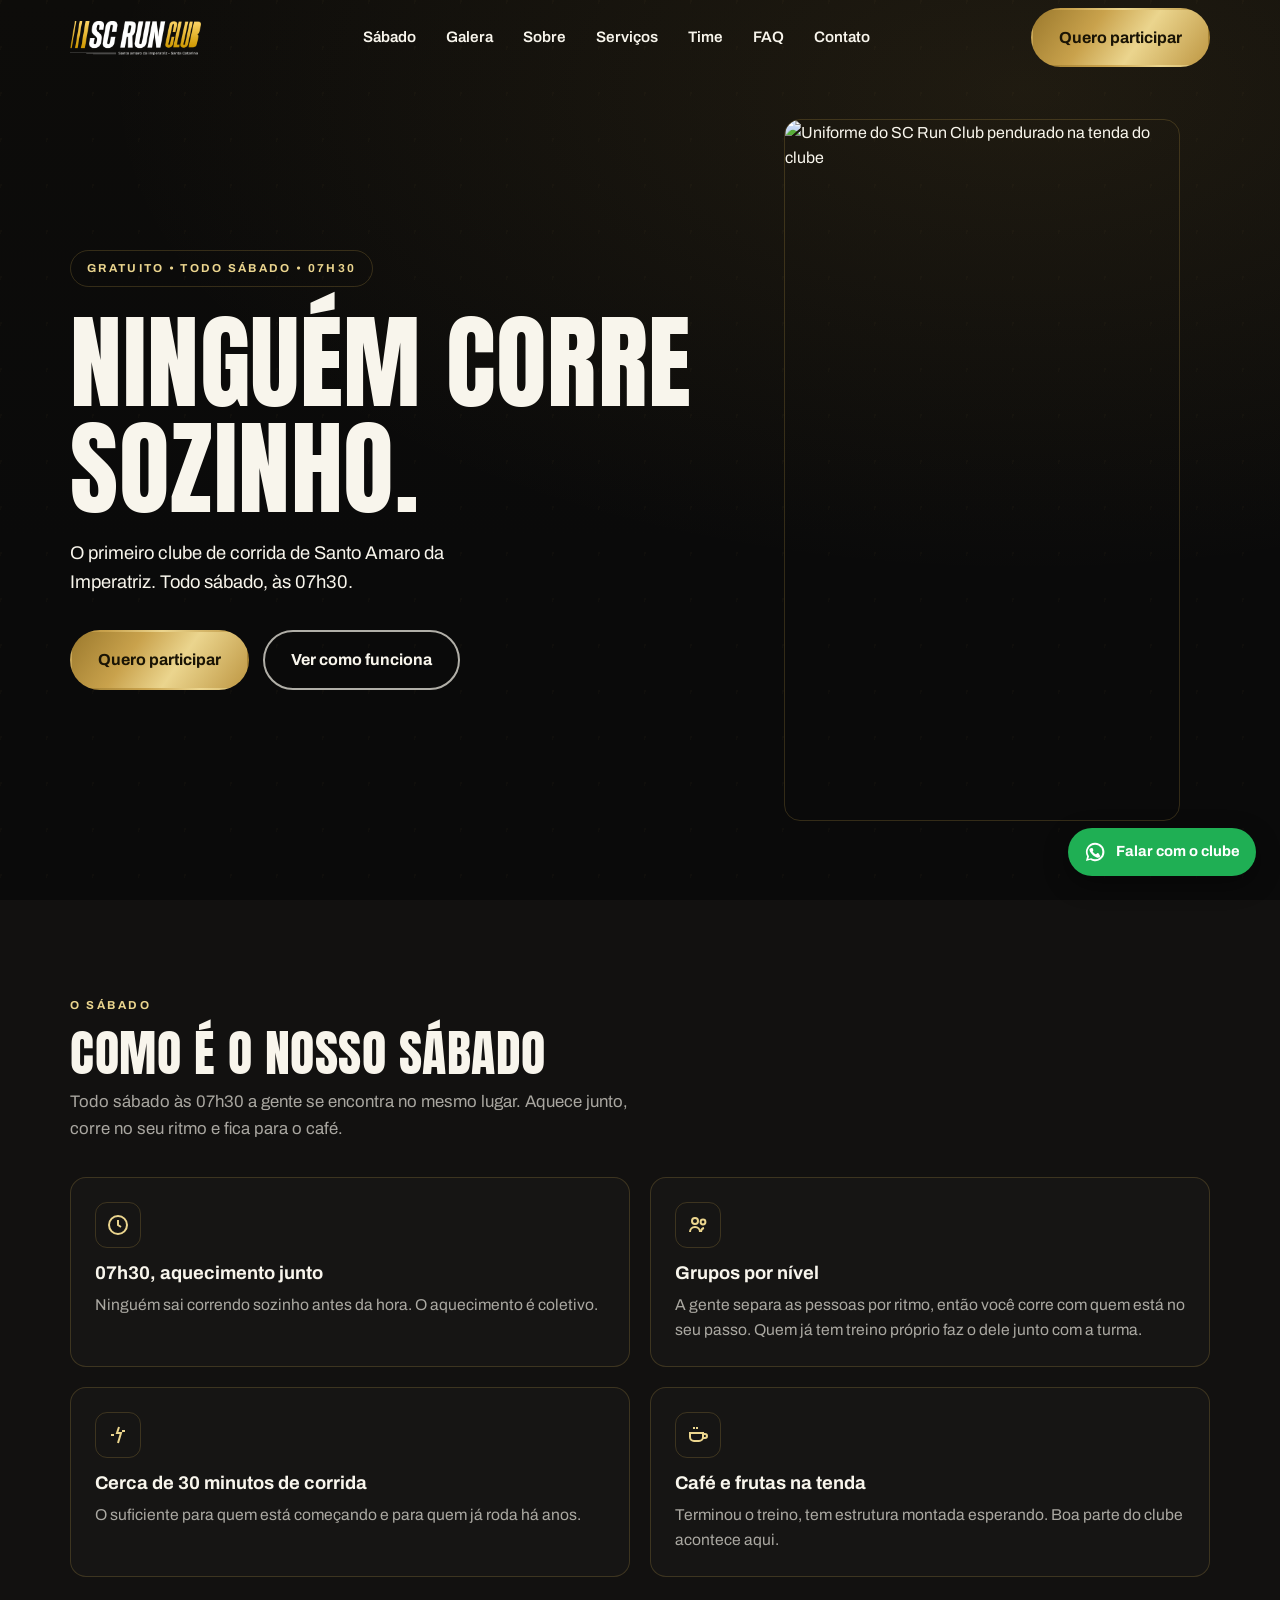
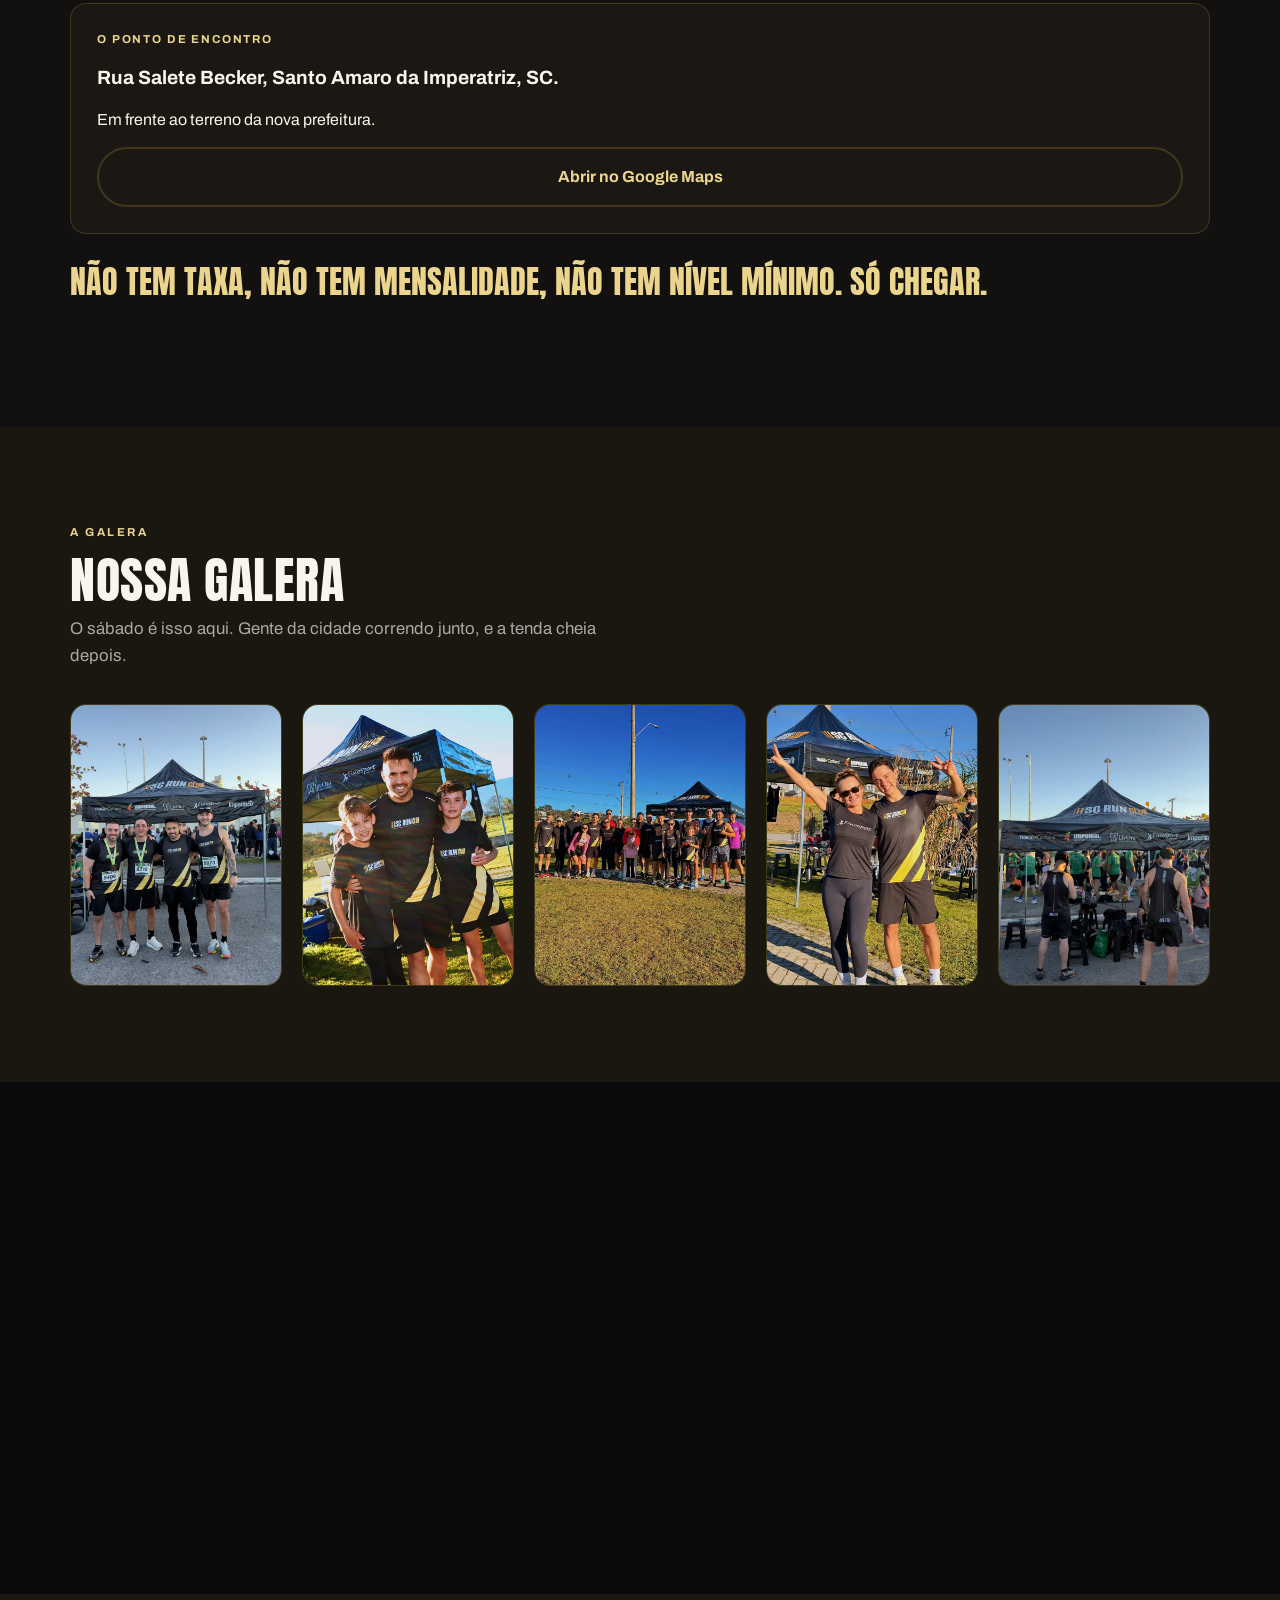
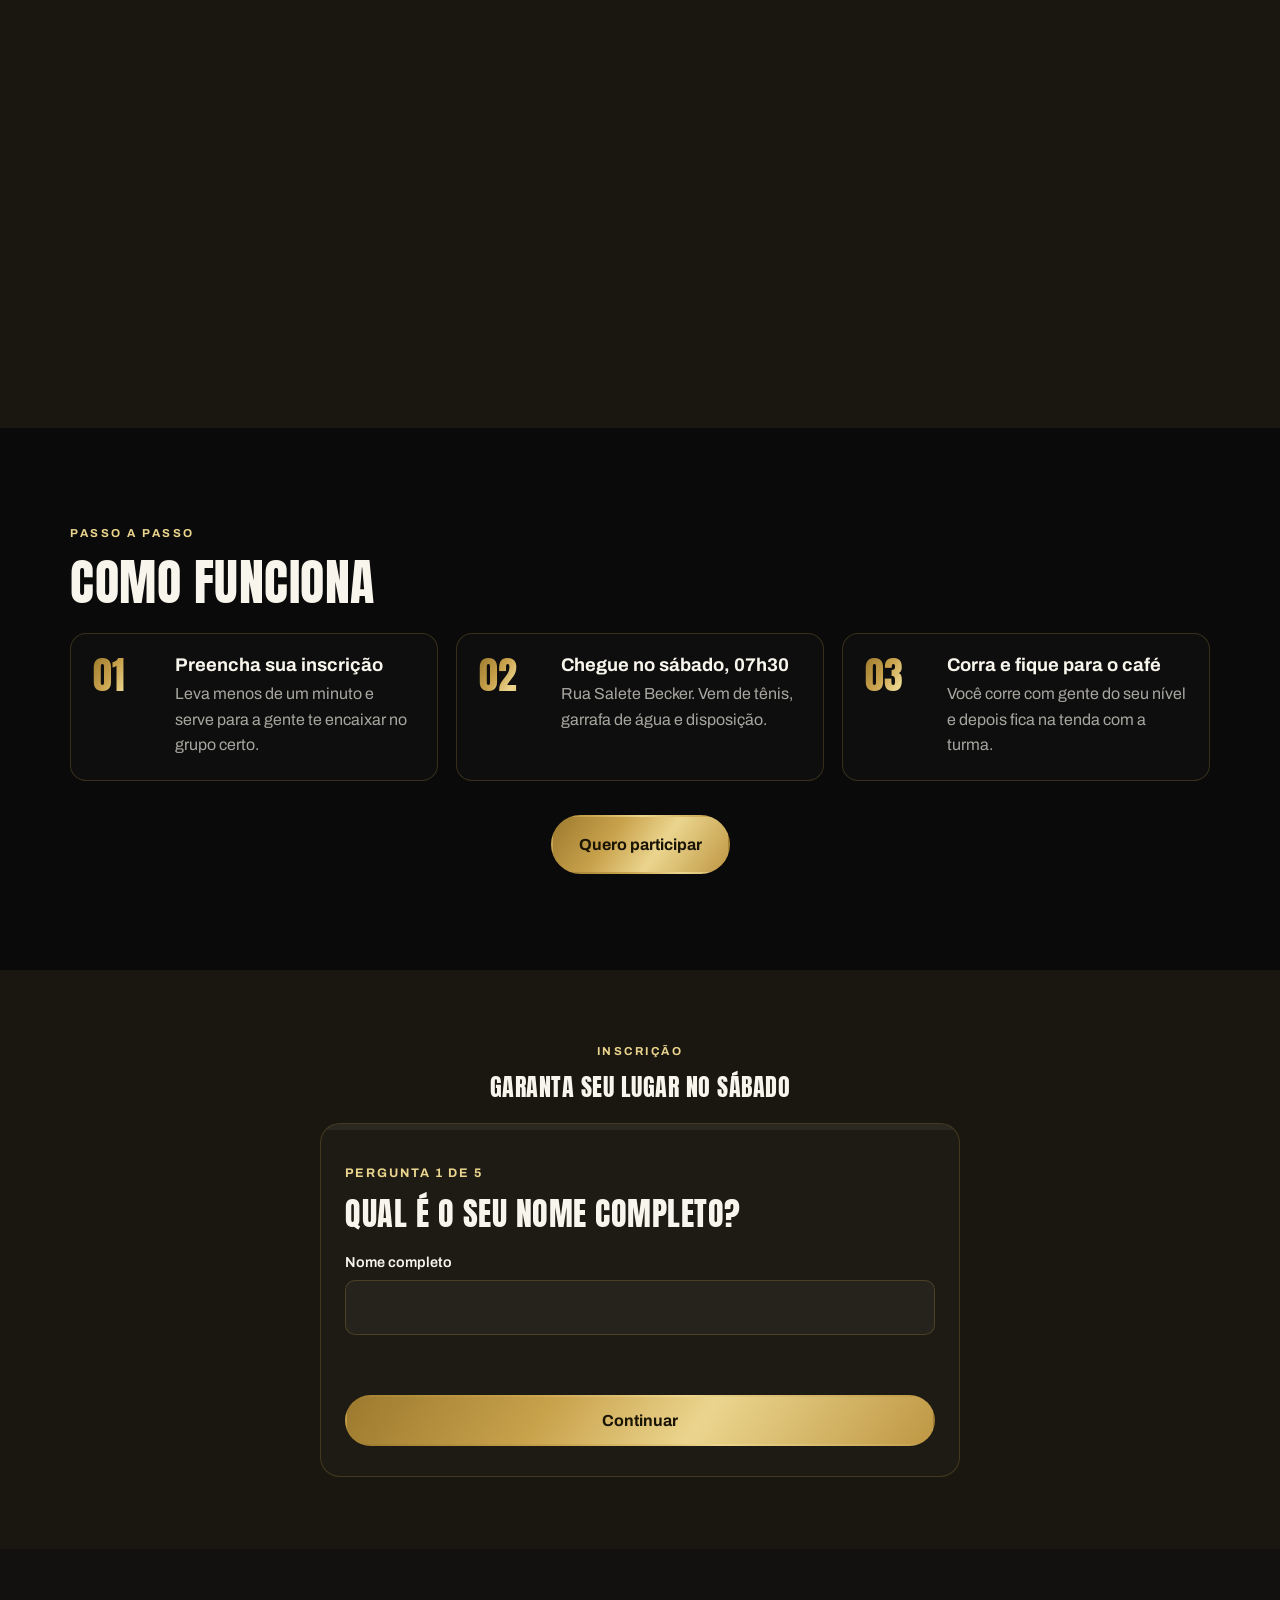
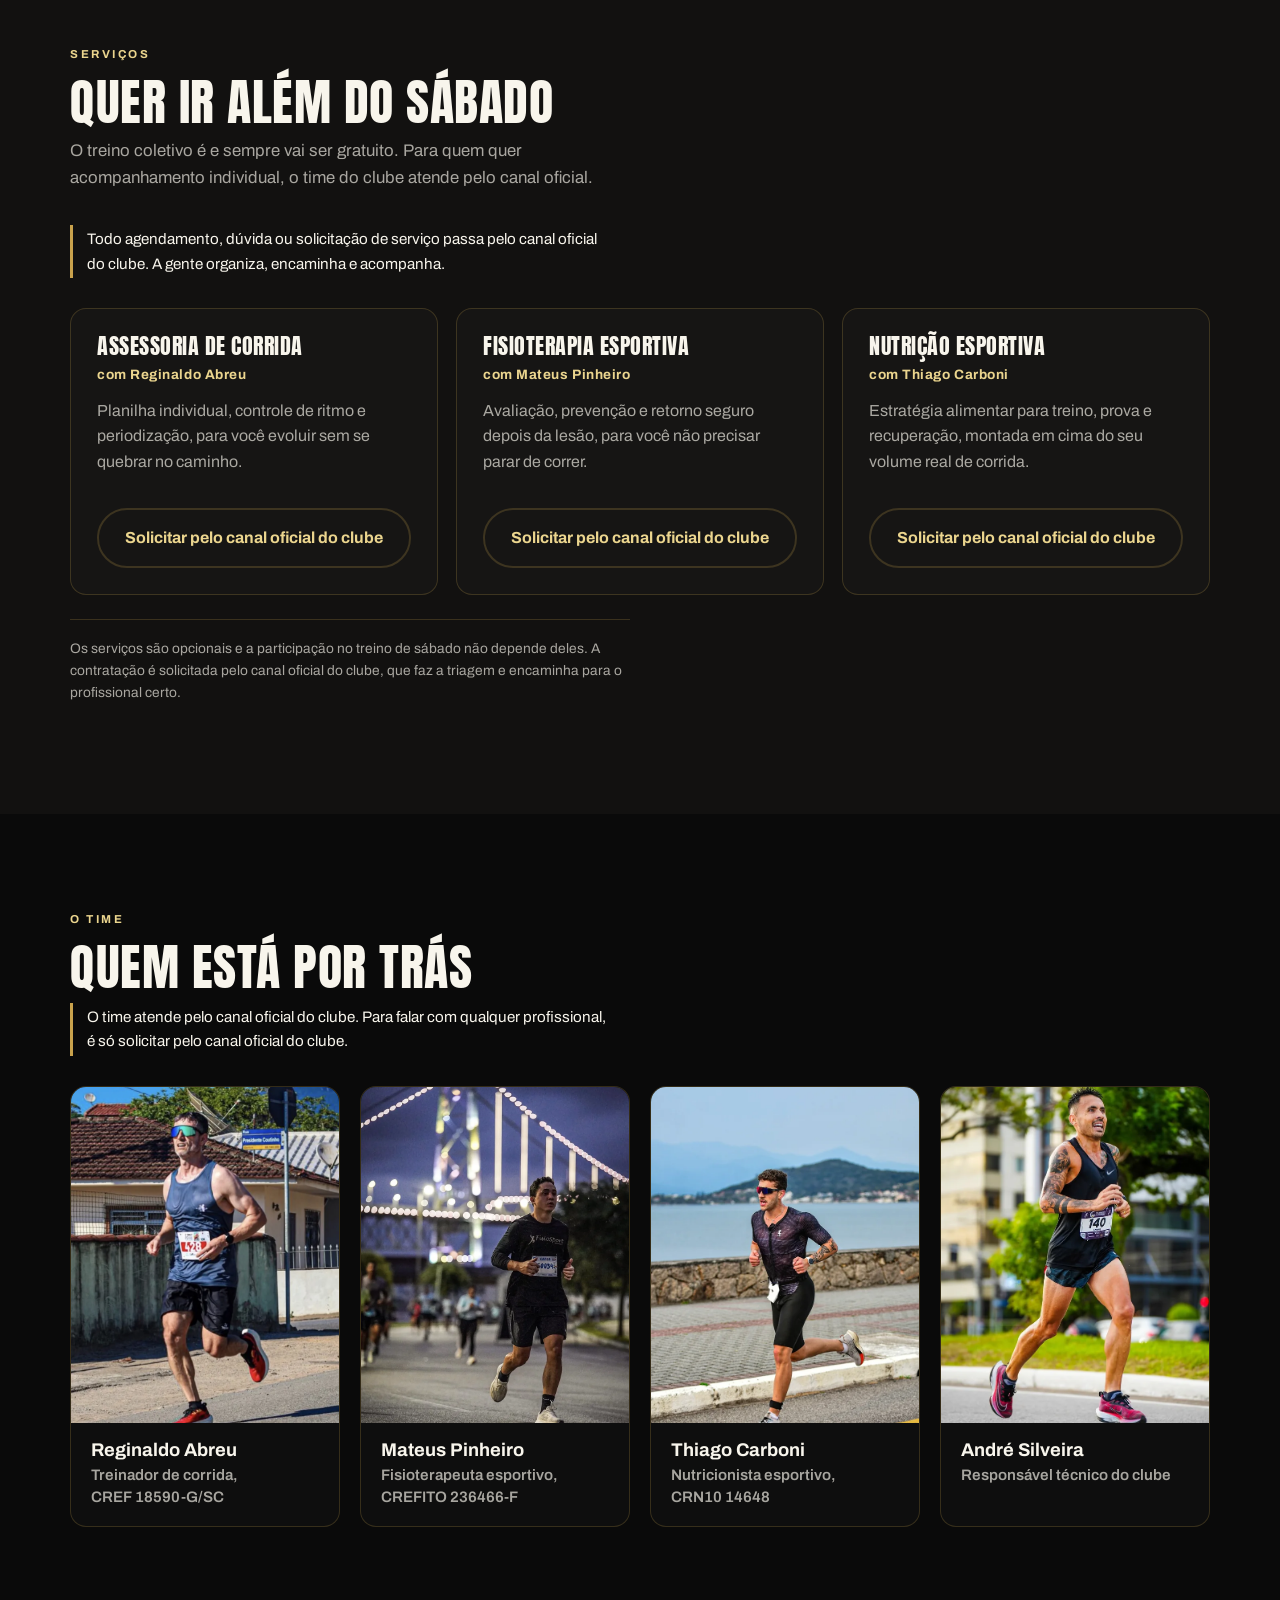
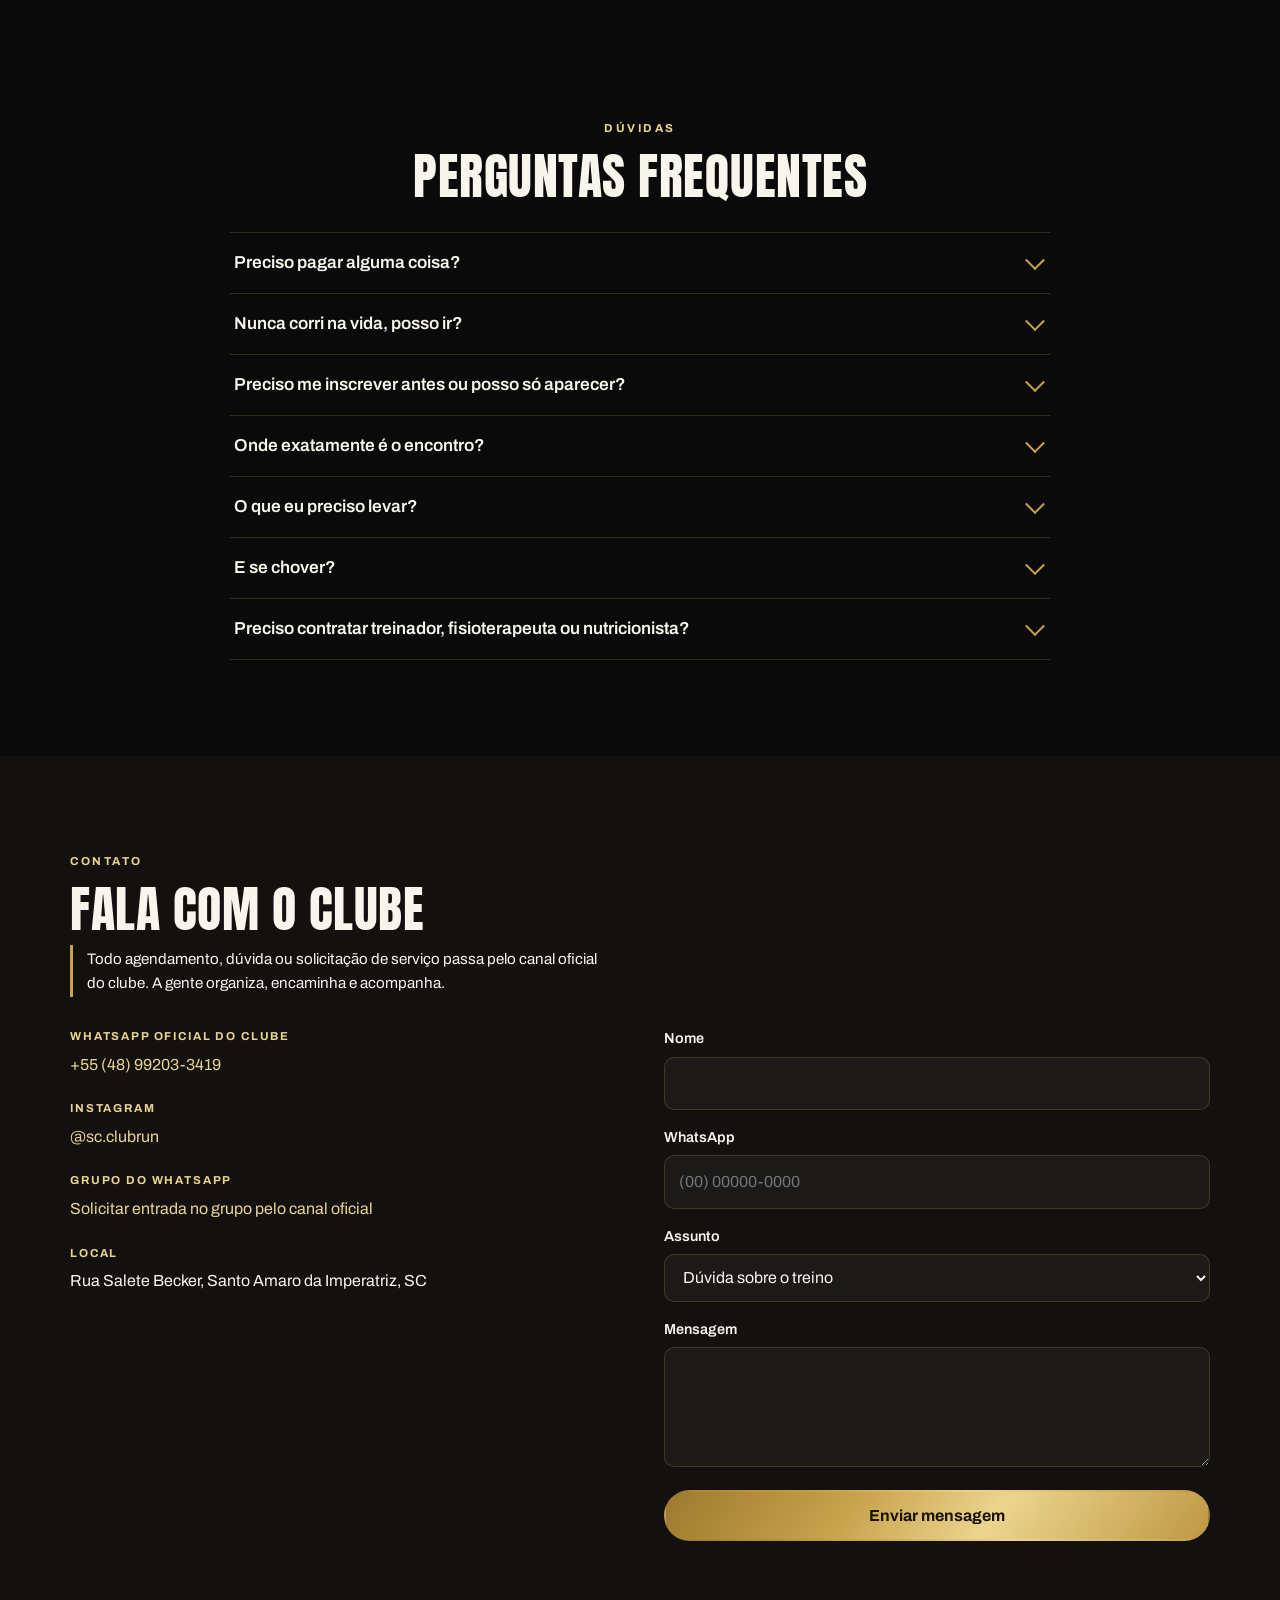
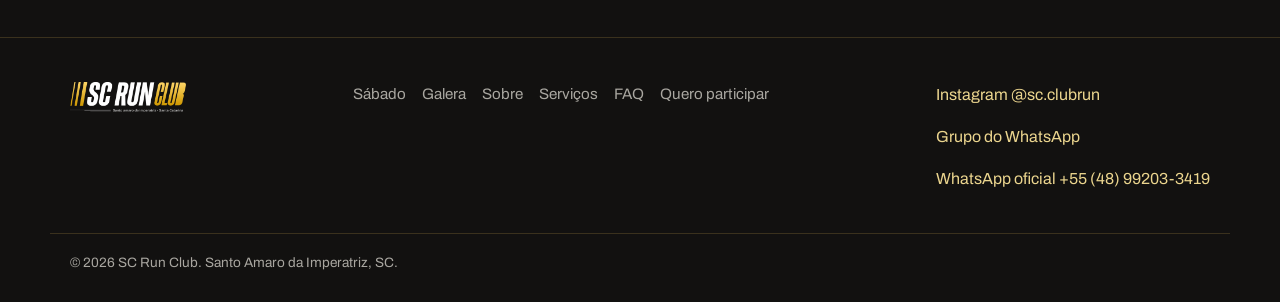
==== commit 06520e17: "Centralizar contato do SC Run Club em único WhatsApp oficial (6a7cbda1bfef29d45f0a236a)" ====
--- a/index.html
+++ b/index.html
@@ -105,6 +105,9 @@
             <a class="btn btn--gold" href="#quiz">Quero participar</a>
             <a class="btn btn--outline" href="#sabado">Ver como funciona</a>
           </div>
+        </div>
+        <div class="hero__media">
+          <img src="images/destaque/regata.webp" alt="Uniforme do SC Run Club pendurado na tenda do clube" width="900" height="1600" loading="eager" fetchpriority="high" />
         </div>
       </div>
     </div>
@@ -374,7 +377,7 @@
             <h2>Inscrição feita.</h2>
             <p>Te esperamos no sábado, 07h30, na Rua Salete Becker.</p>
             <div class="actions">
-              <a class="btn btn--gold" href="https://chat.whatsapp.com/HPYxeoswQMVCVlk2EjRVwb?s=sh&p=i&ilr=2&amv=2" target="_blank" rel="noopener">Entrar no grupo do WhatsApp</a>
+              <a class="btn btn--gold" href="https://wa.me/5548992033419?text=Ol%C3%A1%2C%20quero%20entrar%20no%20grupo%20do%20SC%20Run%20Club." target="_blank" rel="noopener">Entrar no grupo do WhatsApp</a>
               <a class="btn btn--outline" href="https://www.google.com/maps/search/?api=1&query=Rua+Salete+Becker,+Santo+Amaro+da+Imperatriz,+SC" target="_blank" rel="noopener">Abrir no Google Maps</a>
             </div>
           </div>
@@ -388,28 +391,29 @@
     <div class="container">
       <p class="eyebrow reveal">Serviços</p>
       <h2 id="servicos-title" class="reveal">Quer ir além do sábado</h2>
-      <p class="lead reveal">O treino coletivo é e sempre vai ser gratuito. Para quem quer acompanhamento individual, o time do clube atende de forma independente.</p>
+      <p class="lead reveal">O treino coletivo é e sempre vai ser gratuito. Para quem quer acompanhamento individual, o time do clube atende pelo canal oficial.</p>
+      <p class="flow-note reveal">Todo agendamento, dúvida ou solicitação de serviço passa pelo canal oficial do clube. A gente organiza, encaminha e acompanha.</p>
       <div class="services-grid reveal">
         <div class="service">
           <h3>Assessoria de corrida</h3>
           <span class="service__pro">com Reginaldo Abreu</span>
-          <p>Planilha individual, controle de carga e periodização, para você evoluir sem se quebrar no caminho.</p>
-          <a class="btn btn--ghost" href="https://wa.me/5548988040134?text=Oi%20Reginaldo%2C%20vim%20pelo%20SC%20Run%20Club%20e%20quero%20saber%20mais%20sobre%20a%20assessoria%20de%20corrida." target="_blank" rel="noopener noreferrer" data-servico="Assessoria de corrida">Tenho interesse</a>
+          <p>Planilha individual, controle de ritmo e periodização, para você evoluir sem se quebrar no caminho.</p>
+          <a class="btn btn--ghost" href="https://wa.me/5548992033419?text=Ol%C3%A1%2C%20quero%20informa%C3%A7%C3%B5es%20sobre%20o%20servi%C3%A7o%20de%20Treinador%20de%20Corrida%20do%20SC%20Run%20Club." target="_blank" rel="noopener noreferrer" data-servico="Assessoria de corrida">Solicitar pelo canal oficial do clube</a>
         </div>
         <div class="service">
           <h3>Fisioterapia esportiva</h3>
           <span class="service__pro">com Mateus Pinheiro</span>
           <p>Avaliação, prevenção e retorno seguro depois da lesão, para você não precisar parar de correr.</p>
-          <a class="btn btn--ghost" href="https://wa.me/5548999700089?text=Oi%20Mateus%2C%20vim%20pelo%20SC%20Run%20Club%20e%20quero%20saber%20mais%20sobre%20a%20fisioterapia%20esportiva." target="_blank" rel="noopener noreferrer" data-servico="Fisioterapia esportiva">Tenho interesse</a>
+          <a class="btn btn--ghost" href="https://wa.me/5548992033419?text=Ol%C3%A1%2C%20quero%20informa%C3%A7%C3%B5es%20sobre%20o%20servi%C3%A7o%20de%20Fisioterapeuta%20Esportivo%20do%20SC%20Run%20Club." target="_blank" rel="noopener noreferrer" data-servico="Fisioterapia esportiva">Solicitar pelo canal oficial do clube</a>
         </div>
         <div class="service">
           <h3>Nutrição esportiva</h3>
           <span class="service__pro">com Thiago Carboni</span>
           <p>Estratégia alimentar para treino, prova e recuperação, montada em cima do seu volume real de corrida.</p>
-          <a class="btn btn--ghost" href="https://wa.me/5548999052280?text=Oi%20Thiago%2C%20vim%20pelo%20SC%20Run%20Club%20e%20quero%20saber%20mais%20sobre%20a%20nutri%C3%A7%C3%A3o%20esportiva." target="_blank" rel="noopener noreferrer" data-servico="Nutrição esportiva">Tenho interesse</a>
-        </div>
-      </div>
-      <p class="disclaimer reveal">Os serviços são opcionais e contratados diretamente com cada profissional. A participação no treino de sábado não depende deles.</p>
+          <a class="btn btn--ghost" href="https://wa.me/5548992033419?text=Ol%C3%A1%2C%20quero%20informa%C3%A7%C3%B5es%20sobre%20o%20servi%C3%A7o%20de%20Nutricionista%20Esportivo%20do%20SC%20Run%20Club." target="_blank" rel="noopener noreferrer" data-servico="Nutrição esportiva">Solicitar pelo canal oficial do clube</a>
+        </div>
+      </div>
+      <p class="disclaimer reveal">Os serviços são opcionais e a participação no treino de sábado não depende deles. A contratação é solicitada pelo canal oficial do clube, que faz a triagem e encaminha para o profissional certo.</p>
     </div>
   </section>
   
@@ -418,6 +422,7 @@
     <div class="container">
       <p class="eyebrow reveal">O time</p>
       <h2 id="time-title" class="reveal">Quem está por trás</h2>
+      <p class="flow-note reveal">O time atende pelo canal oficial do clube. Para falar com qualquer profissional, é só solicitar pelo canal oficial do clube.</p>
       <div class="team reveal" style="margin-top:26px;">
         <article class="member">
           <div class="member__photo"><img src="images/equipe/reginaldo.webp" alt="Reginaldo Abreu, treinador de corrida do SC Run Club, durante uma prova" loading="lazy" width="736" height="1000" /></div>
@@ -504,7 +509,7 @@
         </div>
         <div class="faq__item">
           <button class="faq__q" aria-expanded="false" aria-controls="faq-7" id="faqb-7">Preciso contratar treinador, fisioterapeuta ou nutricionista?</button>
-          <div class="faq__a" id="faq-7" role="region" aria-labelledby="faqb-7"><div>Não. Os serviços são totalmente opcionais e independentes do treino coletivo.</div></div>
+          <div class="faq__a" id="faq-7" role="region" aria-labelledby="faqb-7"><div>Não. Os serviços são totalmente opcionais e independentes do treino coletivo. Quem quiser contratar é só solicitar pelo canal oficial do clube.</div></div>
         </div>
       </div>
     </div>
@@ -515,15 +520,20 @@
     <div class="container">
       <p class="eyebrow reveal">Contato</p>
       <h2 id="contato-title" class="reveal">Fala com o clube</h2>
+      <p class="flow-note reveal">Todo agendamento, dúvida ou solicitação de serviço passa pelo canal oficial do clube. A gente organiza, encaminha e acompanha.</p>
       <div class="contact reveal" style="margin-top:24px;">
         <div class="contact__info">
           <div class="contact__block">
+            <p class="label">WhatsApp oficial do clube</p>
+            <a href="https://wa.me/5548992033419?text=Ol%C3%A1%2C%20vim%20pelo%20site%20do%20SC%20Run%20Club." target="_blank" rel="noopener">+55 (48) 99203-3419</a>
+          </div>
+          <div class="contact__block">
             <p class="label">Instagram</p>
             <a href="https://www.instagram.com/sc.clubrun/" target="_blank" rel="noopener">@sc.clubrun</a>
           </div>
           <div class="contact__block">
             <p class="label">Grupo do WhatsApp</p>
-            <a href="https://chat.whatsapp.com/HPYxeoswQMVCVlk2EjRVwb?s=sh&p=i&ilr=2&amv=2" target="_blank" rel="noopener">Entrar no grupo do clube</a>
+            <a href="https://wa.me/5548992033419?text=Ol%C3%A1%2C%20quero%20entrar%20no%20grupo%20do%20SC%20Run%20Club." target="_blank" rel="noopener">Solicitar entrada no grupo pelo canal oficial</a>
           </div>
           <div class="contact__block">
             <p class="label">Local</p>
@@ -577,16 +587,17 @@
       </nav>
       <div class="footer__links">
         <p><a href="https://www.instagram.com/sc.clubrun/" target="_blank" rel="noopener">Instagram @sc.clubrun</a></p>
-        <p><a href="https://chat.whatsapp.com/HPYxeoswQMVCVlk2EjRVwb?s=sh&p=i&ilr=2&amv=2" target="_blank" rel="noopener">Grupo do WhatsApp</a></p>
+        <p><a href="https://wa.me/5548992033419?text=Ol%C3%A1%2C%20quero%20entrar%20no%20grupo%20do%20SC%20Run%20Club." target="_blank" rel="noopener">Grupo do WhatsApp</a></p>
+        <p><a href="https://wa.me/5548992033419?text=Ol%C3%A1%2C%20vim%20pelo%20site%20do%20SC%20Run%20Club." target="_blank" rel="noopener">WhatsApp oficial +55 (48) 99203-3419</a></p>
       </div>
     </div>
     <div class="container footer__copy">© 2026 SC Run Club. Santo Amaro da Imperatriz, SC.</div>
   </footer>
   
-  <!-- ============ WHATSAPP FLUTUANTE (convite de grupo) ============ -->
-  <a class="wa-float" href="https://chat.whatsapp.com/HPYxeoswQMVCVlk2EjRVwb?s=sh&p=i&ilr=2&amv=2" target="_blank" rel="noopener" aria-label="Entrar no grupo do WhatsApp do clube">
+  <!-- ============ WHATSAPP FLUTUANTE (canal oficial do clube) ============ -->
+  <a class="wa-float" href="https://wa.me/5548992033419?text=Ol%C3%A1%2C%20vim%20pelo%20site%20do%20SC%20Run%20Club." target="_blank" rel="noopener" aria-label="Falar com o canal oficial do SC Run Club no WhatsApp">
     <svg viewBox="0 0 24 24" fill="currentColor" aria-hidden="true"><path d="M12 2a10 10 0 0 0-8.6 15l-1.3 4.8 4.9-1.3A10 10 0 1 0 12 2zm0 18a8 8 0 0 1-4.1-1.1l-.3-.2-2.9.8.8-2.8-.2-.3A8 8 0 1 1 12 20zm4.4-6c-.2-.1-1.4-.7-1.6-.8s-.4-.1-.6.1-.6.8-.8 1-.3.2-.6.1a6.6 6.6 0 0 1-3.2-2.8c-.2-.4.2-.4.6-1.2.1-.2 0-.4 0-.5s-.6-1.4-.8-1.9-.4-.4-.6-.4h-.5a1 1 0 0 0-.7.3A2.9 2.9 0 0 0 5.9 9c0 1.7 1.2 3.4 1.4 3.6s2.4 3.7 5.9 5c2.3.8 2.3.5 2.7.5s1.4-.6 1.6-1.1.2-1 .1-1.1-.3-.2-.6-.3z"/></svg>
-    <span>Entrar no grupo</span>
+    <span>Falar com o clube</span>
   </a>
   <!-- ============ AMPLIAÇÃO DA GALERIA ============ -->
   <div class="lightbox" id="lightbox" role="dialog" aria-modal="true" aria-label="Foto ampliada" hidden>
--- a/css/style.css
+++ b/css/style.css
@@ -55,6 +55,10 @@
 }
 .section h2{ font-size: clamp(1.9rem, 7vw, 3.1rem); margin-bottom:10px; }
 .lead{ color: var(--muted); font-size:1.05rem; max-width:56ch; margin-bottom:34px; }
+.flow-note{
+  color: var(--white); font-size:.95rem; max-width:60ch; margin:0 0 30px;
+  border-left:3px solid var(--gold); padding:2px 0 2px 14px;
+}
 
 /* --------- Botões --------- */
 .btn{
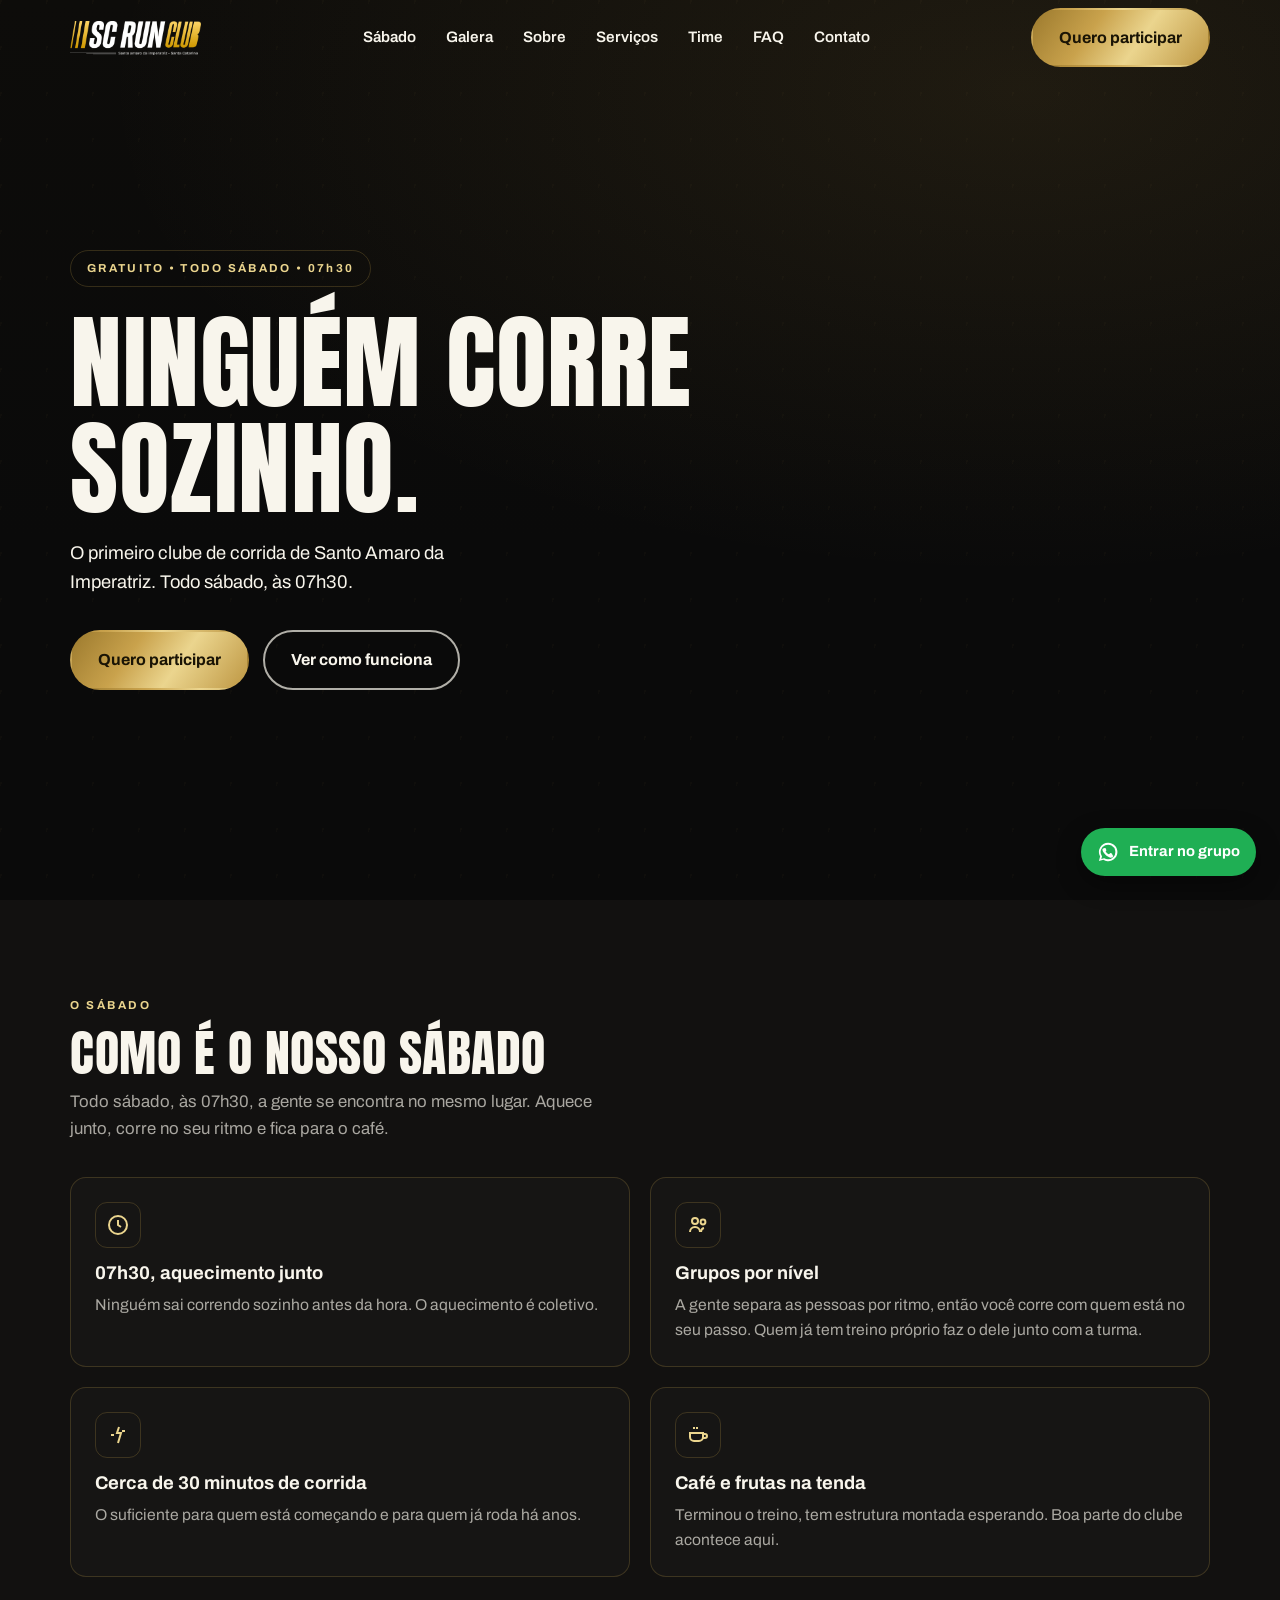
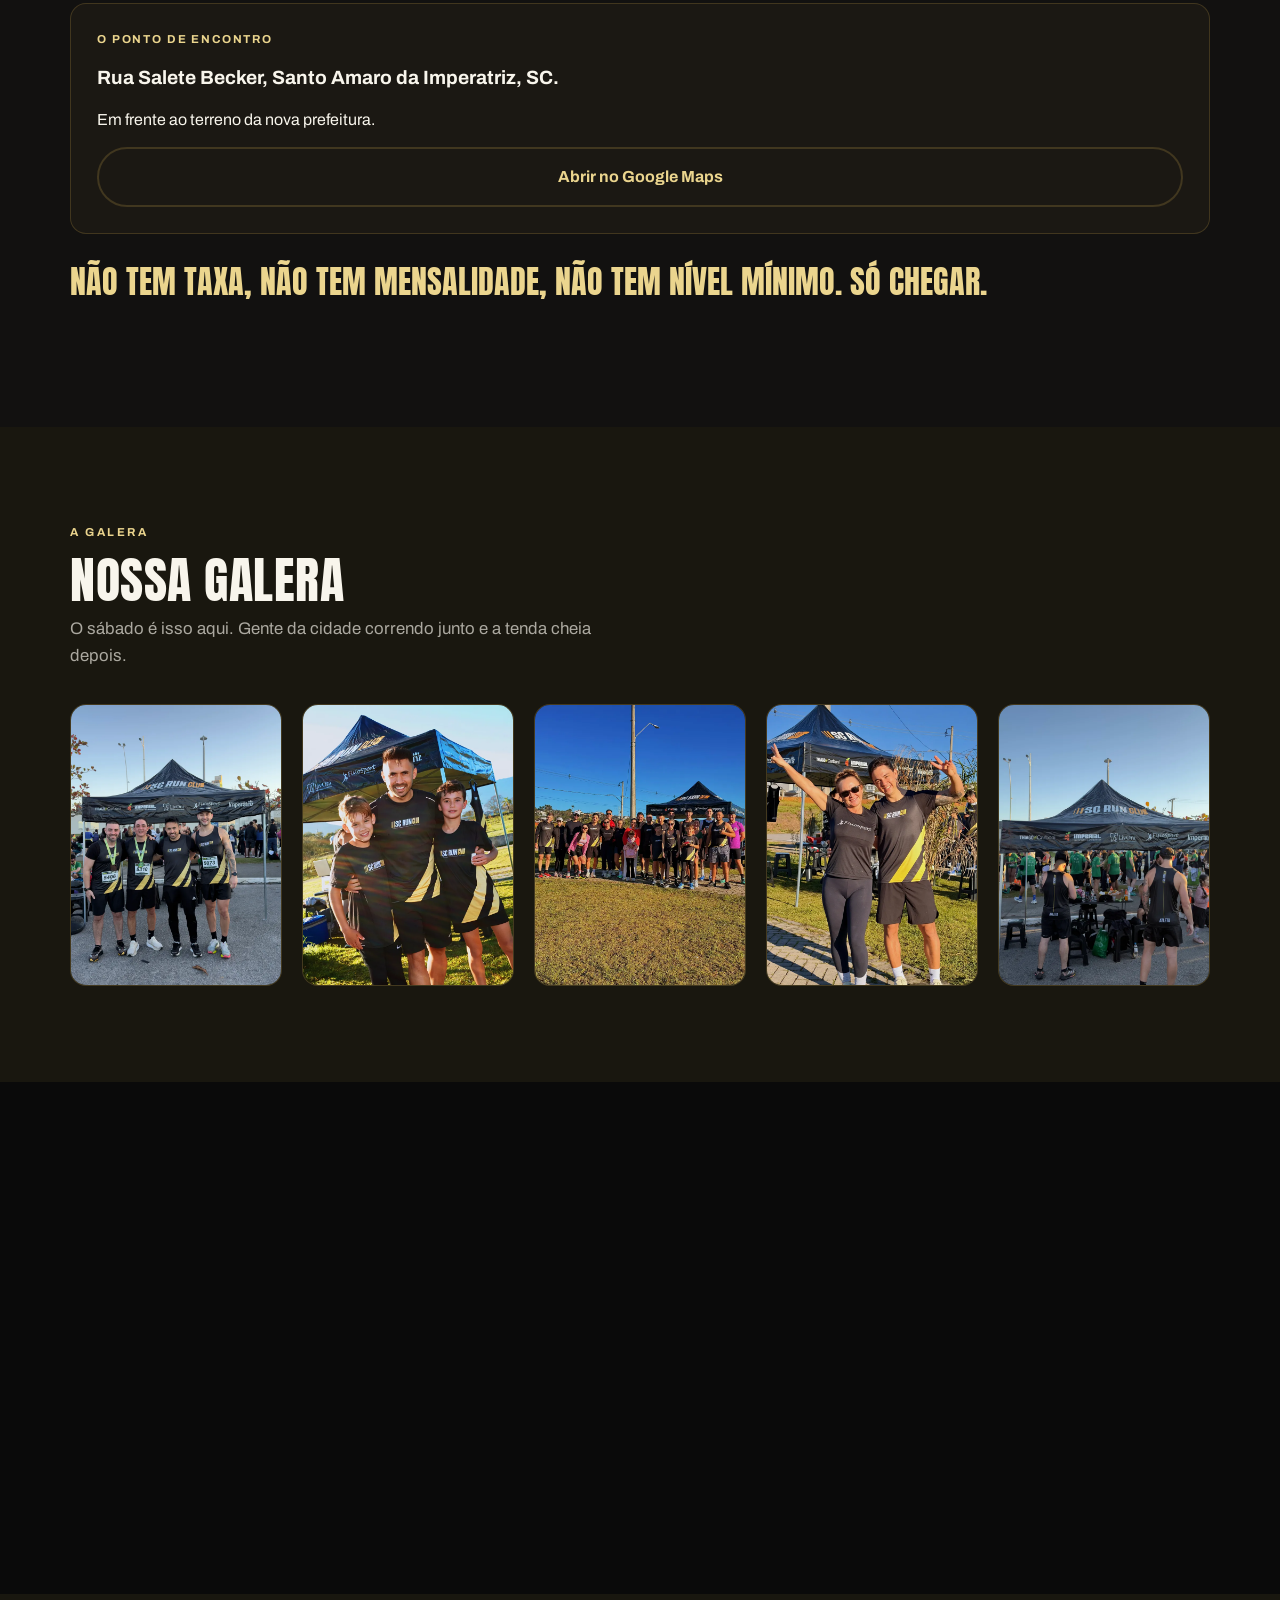
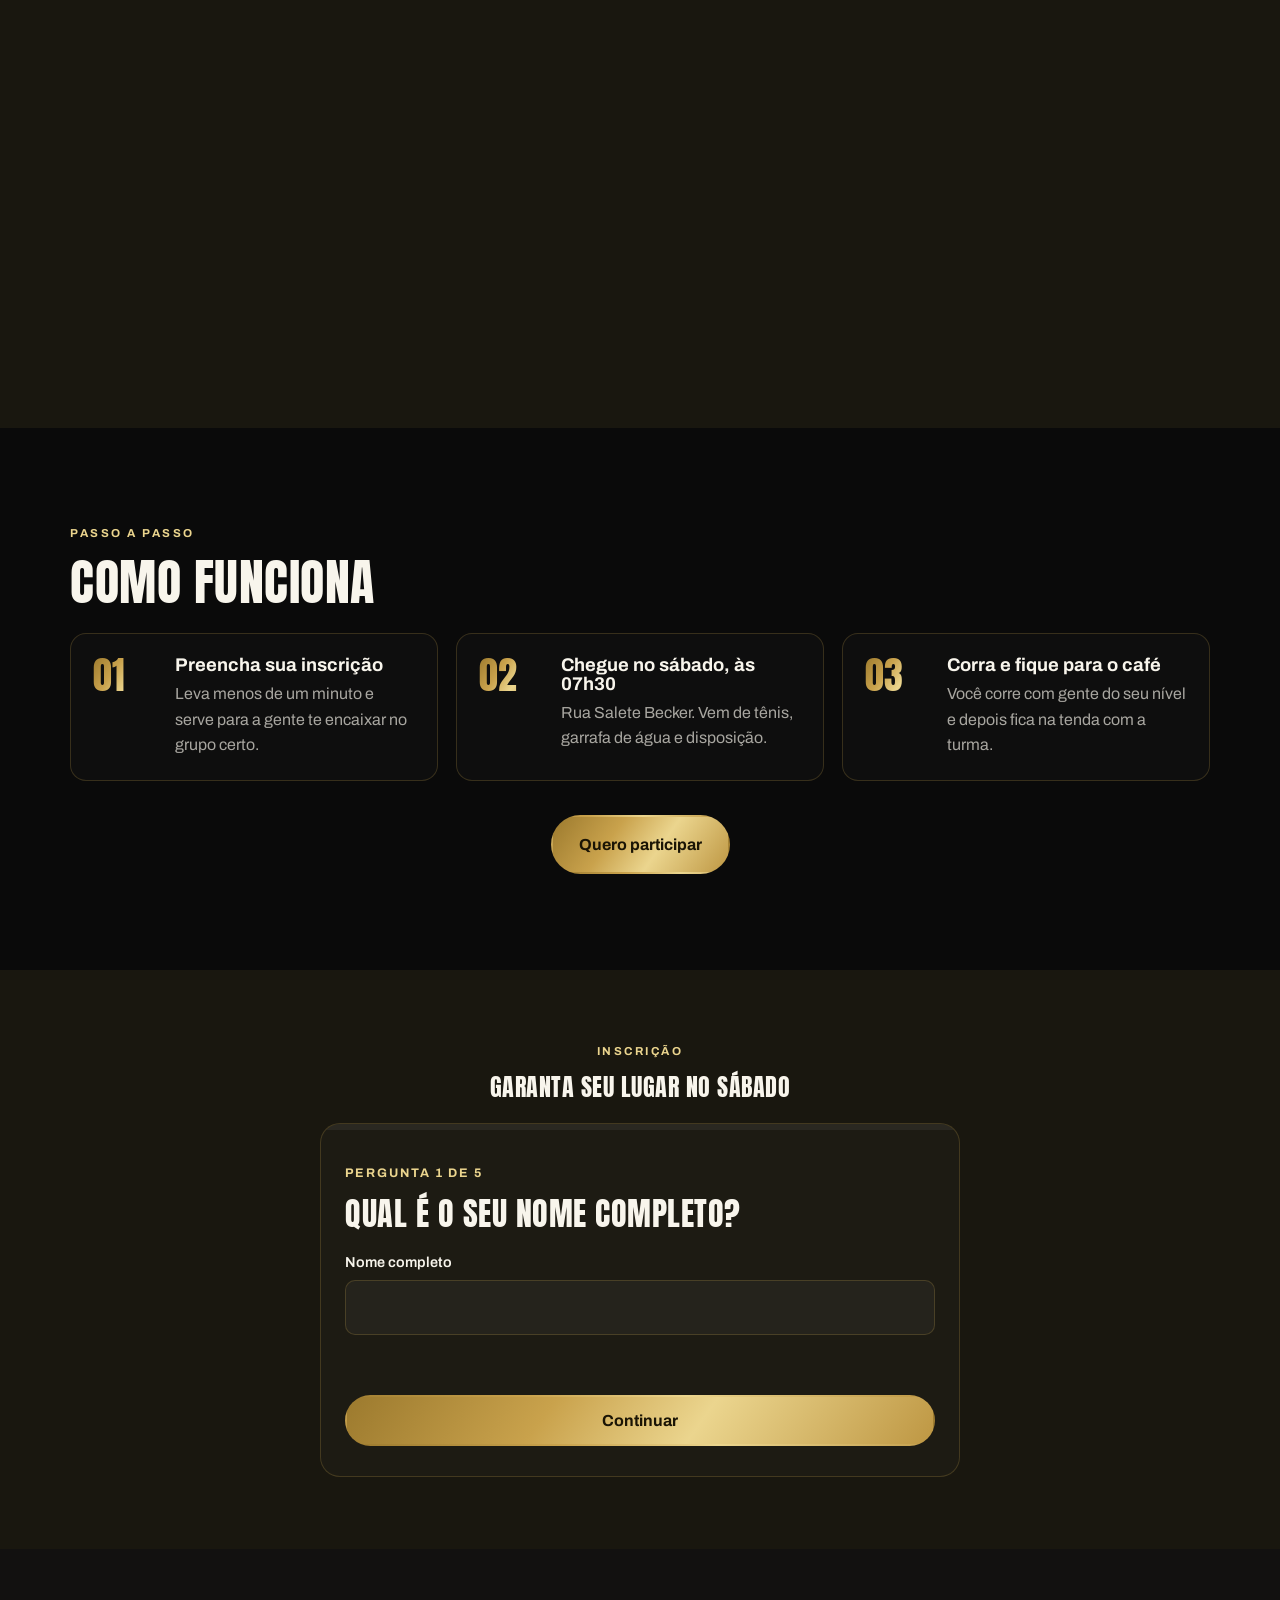
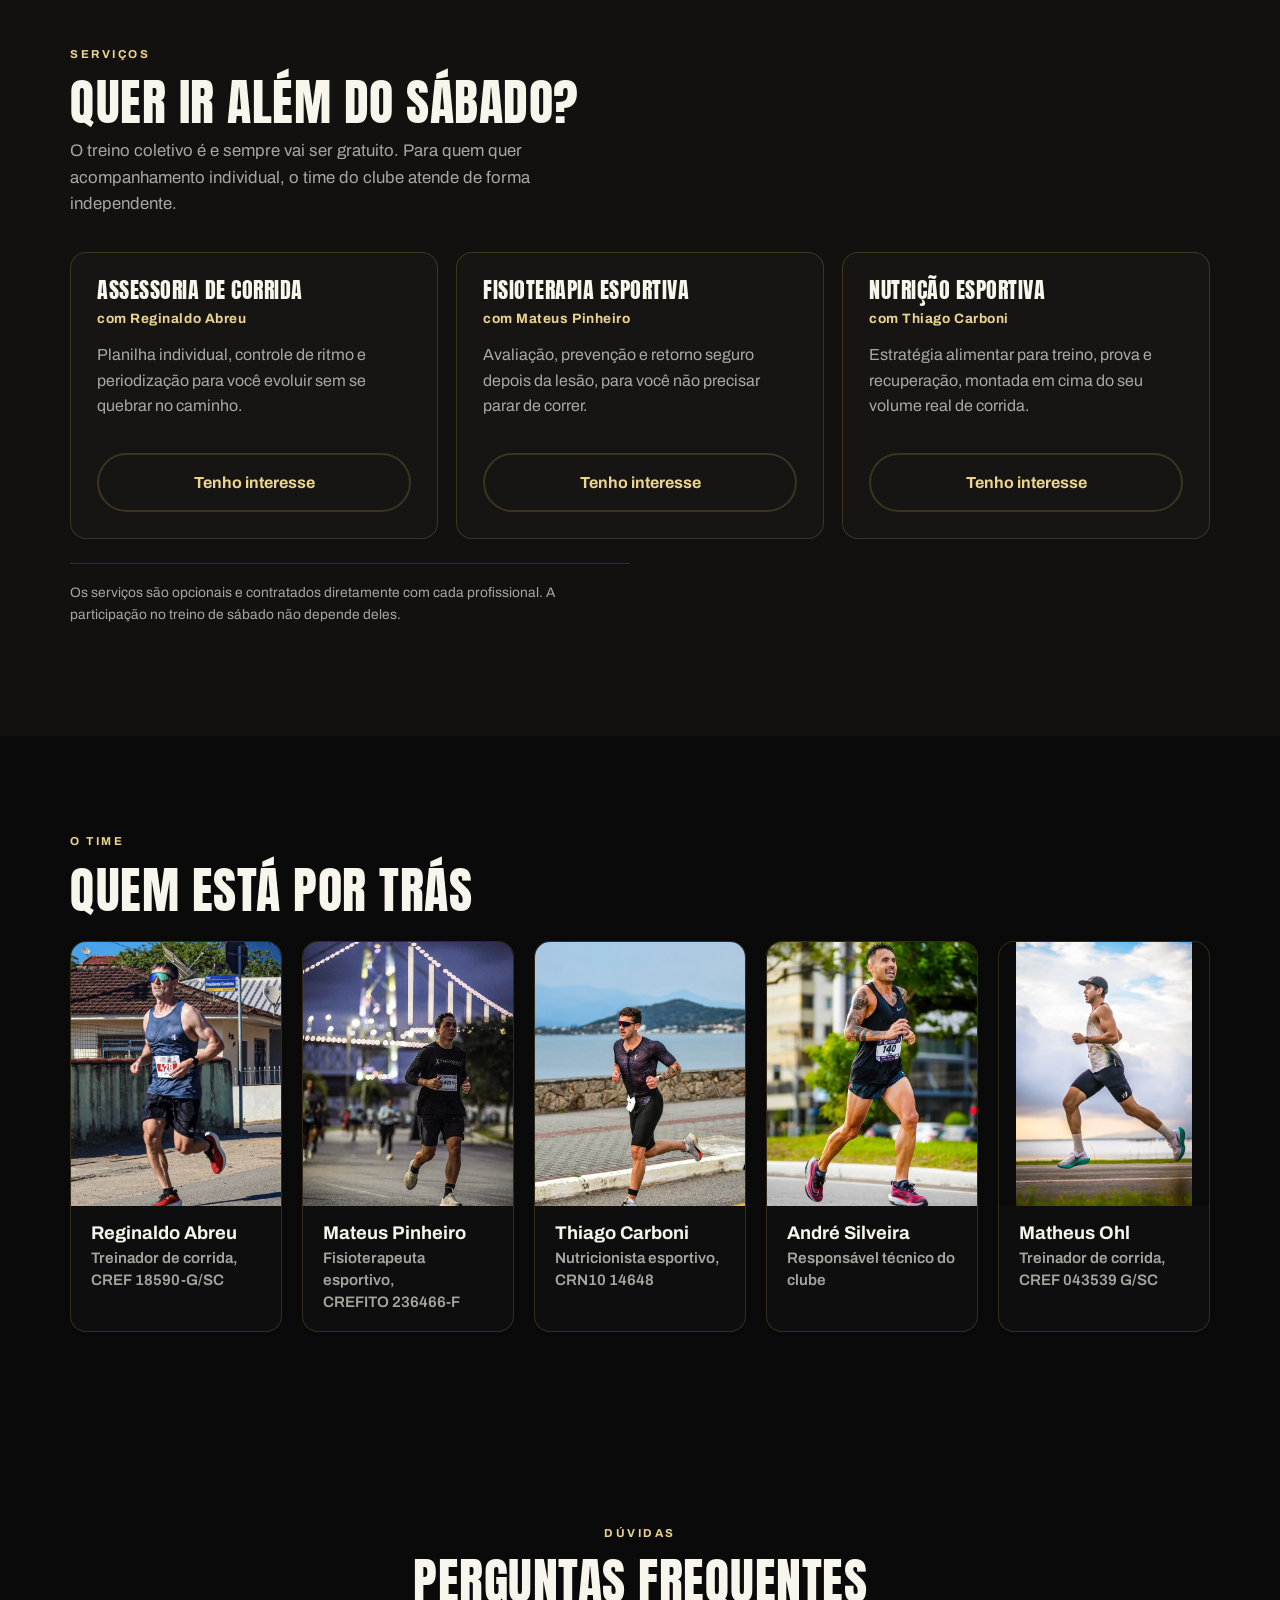
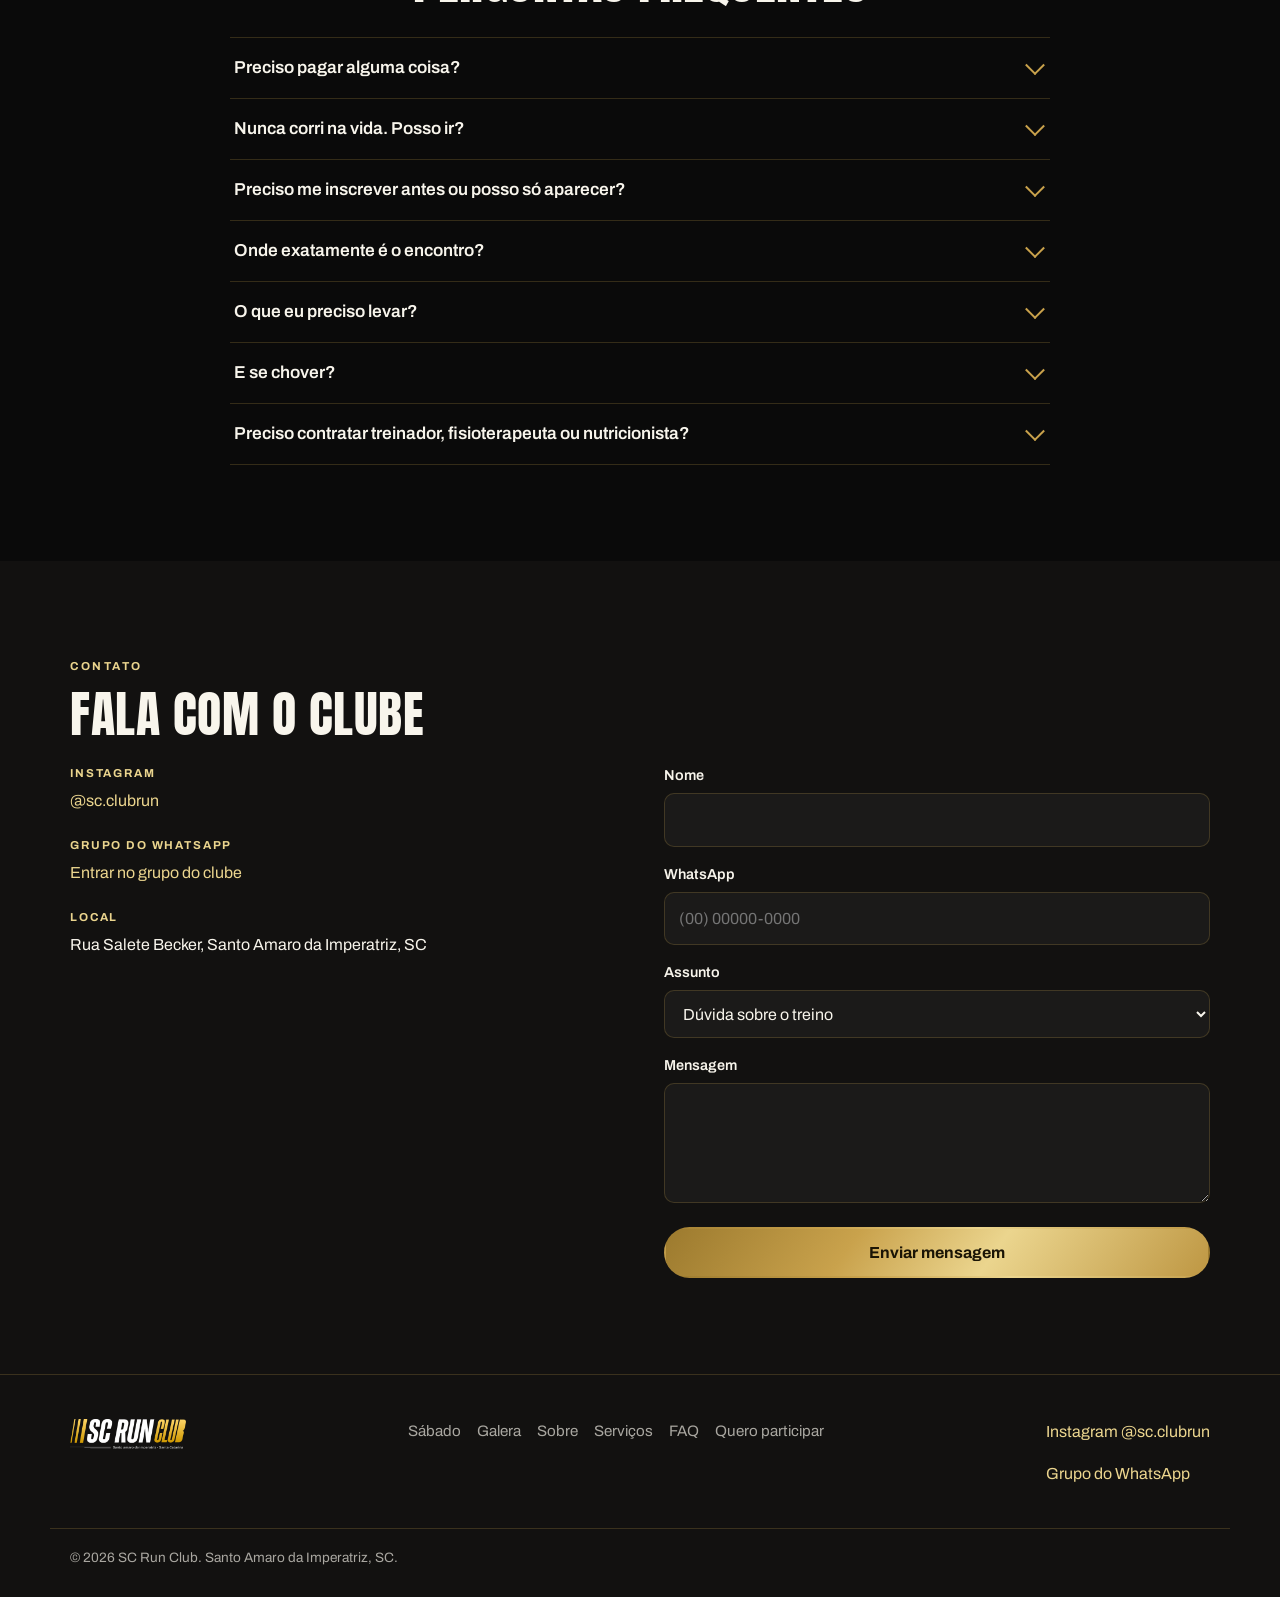
==== commit 51015053: "Update SC Run Club site by removing photo and adding new team member card (6ac8e3ab650074da6f34ff83)" ====
--- a/index.html
+++ b/index.html
@@ -79,7 +79,7 @@
     </div>
   </header>
 
-  <nav class="mobile-nav" id="mobile-nav" aria-label="Navegação mobile">
+  <nav class="mobile-nav" id="mobile-nav" aria-label="Navegação em dispositivos móveis">
     <a href="#sabado">Sábado</a>
     <a href="#galera">Galera</a>
     <a href="#sobre">Sobre</a>
@@ -96,18 +96,13 @@
   <section class="hero" aria-labelledby="hero-title">
     <div class="hero__bg" aria-hidden="true"></div>
     <div class="container">
-      <div class="hero__grid">
-        <div class="hero__copy">
-          <span class="badge">GRATUITO • TODO SÁBADO • 07H30</span>
-          <h1 id="hero-title">NINGUÉM CORRE SOZINHO.</h1>
-          <p class="hero__sub">O primeiro clube de corrida de Santo Amaro da Imperatriz. Todo sábado, às 07h30.</p>
-          <div class="hero__actions">
-            <a class="btn btn--gold" href="#quiz">Quero participar</a>
-            <a class="btn btn--outline" href="#sabado">Ver como funciona</a>
-          </div>
-        </div>
-        <div class="hero__media">
-          <img src="images/destaque/regata.webp" alt="Uniforme do SC Run Club pendurado na tenda do clube" width="900" height="1600" loading="eager" fetchpriority="high" />
+      <div class="hero__copy">
+        <span class="badge">GRATUITO • TODO SÁBADO • 07h30</span>
+        <h1 id="hero-title">NINGUÉM CORRE SOZINHO.</h1>
+        <p class="hero__sub">O primeiro clube de corrida de Santo Amaro da Imperatriz. Todo sábado, às 07h30.</p>
+        <div class="hero__actions">
+          <a class="btn btn--gold" href="#quiz">Quero participar</a>
+          <a class="btn btn--outline" href="#sabado">Ver como funciona</a>
         </div>
       </div>
     </div>
@@ -119,7 +114,7 @@
       <div class="reveal">
         <p class="eyebrow">O sábado</p>
         <h2 id="sabado-title">Como é o nosso sábado</h2>
-        <p class="lead">Todo sábado às 07h30 a gente se encontra no mesmo lugar. Aquece junto, corre no seu ritmo e fica para o café.</p>
+        <p class="lead">Todo sábado, às 07h30, a gente se encontra no mesmo lugar. Aquece junto, corre no seu ritmo e fica para o café.</p>
       </div>
       <div class="grid-2 reveal">
         <div class="feature">
@@ -161,7 +156,7 @@
       <div class="reveal">
         <p class="eyebrow">A galera</p>
         <h2 id="galera-title">Nossa galera</h2>
-        <p class="lead">O sábado é isso aqui. Gente da cidade correndo junto, e a tenda cheia depois.</p>
+        <p class="lead">O sábado é isso aqui. Gente da cidade correndo junto e a tenda cheia depois.</p>
       </div>
       <ul class="gallery reveal" id="galeria-fotos">
         <li>
@@ -215,8 +210,8 @@
         <p class="eyebrow">Sobre</p>
         <h2 id="sobre-title">O clube</h2>
         <p>O SC Run Club nasceu porque Santo Amaro da Imperatriz tem corredor, mas não tinha clube. Muita gente correndo sozinha, na mesma rua, no mesmo horário, sem se conhecer.</p>
-        <p>A ideia é simples: juntar essas pessoas. O sábado é gratuito e aberto, do corredor de primeira vez a quem treina para maratona. A regra é uma só, ninguém fica para trás.</p>
-        <p>Por trás do clube tem um time de treinador, fisioterapeuta e nutricionista. Não para vender nada no sábado, mas para que quem quiser ir além tenha para onde ir.</p>
+        <p>A ideia é simples: juntar essas pessoas. O sábado é gratuito e aberto, do corredor de primeira vez a quem treina para maratona. A regra é uma só: ninguém fica para trás.</p>
+        <p>Por trás do clube tem um time de treinadores, fisioterapeuta e nutricionista. Não para vender nada no sábado, mas para que quem quiser ir além tenha para onde ir.</p>
       </div>
       <!-- SUBSTITUIR: foto do grupo correndo. Enquanto não houver, logo sobre fundo texturizado. -->
       <div class="media-fallback reveal" role="img" aria-label="SC Run Club">
@@ -258,7 +253,7 @@
         </div>
         <div class="step">
           <span class="step__num">02</span>
-          <div><h3>Chegue no sábado, 07h30</h3><p>Rua Salete Becker. Vem de tênis, garrafa de água e disposição.</p></div>
+          <div><h3>Chegue no sábado, às 07h30</h3><p>Rua Salete Becker. Vem de tênis, garrafa de água e disposição.</p></div>
         </div>
         <div class="step">
           <span class="step__num">03</span>
@@ -300,12 +295,12 @@
 
           <!-- Tela 2: nascimento -->
           <div class="quiz__screen">
-            <h2 class="quiz__q">Qual a sua data de nascimento?</h2>
+            <h2 class="quiz__q">Qual é a sua data de nascimento?</h2>
             <div class="field">
               <label for="q-nascimento">Data de nascimento (dia/mês/ano)</label>
               <input type="text" id="q-nascimento" name="nascimento" inputmode="numeric" placeholder="00/00/0000" autocomplete="bday" required />
             </div>
-            <p class="quiz__warn" id="q-menor-warn">Menores de 18 anos precisam estar acompanhados de responsável no treino.</p>
+            <p class="quiz__warn" id="q-menor-warn">Menores de 18 anos precisam estar acompanhados de um responsável no treino.</p>
             <p class="quiz__error" role="alert"></p>
             <div class="quiz__nav">
               <button type="button" class="btn btn--ghost quiz__back">Voltar</button>
@@ -315,7 +310,7 @@
 
           <!-- Tela 3: whatsapp -->
           <div class="quiz__screen">
-            <h2 class="quiz__q">Qual o seu WhatsApp?</h2>
+            <h2 class="quiz__q">Qual é o seu WhatsApp?</h2>
             <div class="field">
               <label for="q-telefone">WhatsApp</label>
               <input type="tel" id="q-telefone" name="telefone" inputmode="numeric" placeholder="(00) 00000-0000" autocomplete="tel" required />
@@ -329,7 +324,7 @@
 
           <!-- Tela 4: nível -->
           <div class="quiz__screen">
-            <h2 class="quiz__q">Qual o seu nível na corrida?</h2>
+            <h2 class="quiz__q">Qual é o seu nível na corrida?</h2>
             <div class="level-cards" role="radiogroup" aria-label="Seu nível na corrida">
               <label class="level-card">
                 <input type="radio" name="nivel" value="Iniciante, 3K" />
@@ -375,9 +370,9 @@
           <div class="quiz__screen quiz__done">
             <span class="check" aria-hidden="true"><svg viewBox="0 0 24 24" fill="none" stroke="currentColor" stroke-width="3"><path d="M5 13l4 4L19 7"/></svg></span>
             <h2>Inscrição feita.</h2>
-            <p>Te esperamos no sábado, 07h30, na Rua Salete Becker.</p>
+            <p>Te esperamos no sábado, às 07h30, na Rua Salete Becker.</p>
             <div class="actions">
-              <a class="btn btn--gold" href="https://wa.me/5548992033419?text=Ol%C3%A1%2C%20quero%20entrar%20no%20grupo%20do%20SC%20Run%20Club." target="_blank" rel="noopener">Entrar no grupo do WhatsApp</a>
+              <a class="btn btn--gold" href="https://chat.whatsapp.com/HPYxeoswQMVCVlk2EjRVwb?s=sh&p=i&ilr=2&amv=2" target="_blank" rel="noopener">Entrar no grupo do WhatsApp</a>
               <a class="btn btn--outline" href="https://www.google.com/maps/search/?api=1&query=Rua+Salete+Becker,+Santo+Amaro+da+Imperatriz,+SC" target="_blank" rel="noopener">Abrir no Google Maps</a>
             </div>
           </div>
@@ -390,30 +385,29 @@
   <section class="section section--alt" id="servicos" aria-labelledby="servicos-title">
     <div class="container">
       <p class="eyebrow reveal">Serviços</p>
-      <h2 id="servicos-title" class="reveal">Quer ir além do sábado</h2>
-      <p class="lead reveal">O treino coletivo é e sempre vai ser gratuito. Para quem quer acompanhamento individual, o time do clube atende pelo canal oficial.</p>
-      <p class="flow-note reveal">Todo agendamento, dúvida ou solicitação de serviço passa pelo canal oficial do clube. A gente organiza, encaminha e acompanha.</p>
+      <h2 id="servicos-title" class="reveal">Quer ir além do sábado?</h2>
+      <p class="lead reveal">O treino coletivo é e sempre vai ser gratuito. Para quem quer acompanhamento individual, o time do clube atende de forma independente.</p>
       <div class="services-grid reveal">
         <div class="service">
           <h3>Assessoria de corrida</h3>
           <span class="service__pro">com Reginaldo Abreu</span>
-          <p>Planilha individual, controle de ritmo e periodização, para você evoluir sem se quebrar no caminho.</p>
-          <a class="btn btn--ghost" href="https://wa.me/5548992033419?text=Ol%C3%A1%2C%20quero%20informa%C3%A7%C3%B5es%20sobre%20o%20servi%C3%A7o%20de%20Treinador%20de%20Corrida%20do%20SC%20Run%20Club." target="_blank" rel="noopener noreferrer" data-servico="Assessoria de corrida">Solicitar pelo canal oficial do clube</a>
+          <p>Planilha individual, controle de ritmo e periodização para você evoluir sem se quebrar no caminho.</p>
+          <a class="btn btn--ghost" href="https://wa.me/5548988040134?text=Oi%20Reginaldo%2C%20vim%20pelo%20SC%20Run%20Club%20e%20quero%20saber%20mais%20sobre%20a%20assessoria%20de%20corrida." target="_blank" rel="noopener noreferrer" data-servico="Assessoria de corrida">Tenho interesse</a>
         </div>
         <div class="service">
           <h3>Fisioterapia esportiva</h3>
           <span class="service__pro">com Mateus Pinheiro</span>
           <p>Avaliação, prevenção e retorno seguro depois da lesão, para você não precisar parar de correr.</p>
-          <a class="btn btn--ghost" href="https://wa.me/5548992033419?text=Ol%C3%A1%2C%20quero%20informa%C3%A7%C3%B5es%20sobre%20o%20servi%C3%A7o%20de%20Fisioterapeuta%20Esportivo%20do%20SC%20Run%20Club." target="_blank" rel="noopener noreferrer" data-servico="Fisioterapia esportiva">Solicitar pelo canal oficial do clube</a>
+          <a class="btn btn--ghost" href="https://wa.me/5548999700089?text=Oi%20Mateus%2C%20vim%20pelo%20SC%20Run%20Club%20e%20quero%20saber%20mais%20sobre%20a%20fisioterapia%20esportiva." target="_blank" rel="noopener noreferrer" data-servico="Fisioterapia esportiva">Tenho interesse</a>
         </div>
         <div class="service">
           <h3>Nutrição esportiva</h3>
           <span class="service__pro">com Thiago Carboni</span>
           <p>Estratégia alimentar para treino, prova e recuperação, montada em cima do seu volume real de corrida.</p>
-          <a class="btn btn--ghost" href="https://wa.me/5548992033419?text=Ol%C3%A1%2C%20quero%20informa%C3%A7%C3%B5es%20sobre%20o%20servi%C3%A7o%20de%20Nutricionista%20Esportivo%20do%20SC%20Run%20Club." target="_blank" rel="noopener noreferrer" data-servico="Nutrição esportiva">Solicitar pelo canal oficial do clube</a>
-        </div>
-      </div>
-      <p class="disclaimer reveal">Os serviços são opcionais e a participação no treino de sábado não depende deles. A contratação é solicitada pelo canal oficial do clube, que faz a triagem e encaminha para o profissional certo.</p>
+          <a class="btn btn--ghost" href="https://wa.me/5548999052280?text=Oi%20Thiago%2C%20vim%20pelo%20SC%20Run%20Club%20e%20quero%20saber%20mais%20sobre%20a%20nutri%C3%A7%C3%A3o%20esportiva." target="_blank" rel="noopener noreferrer" data-servico="Nutrição esportiva">Tenho interesse</a>
+        </div>
+      </div>
+      <p class="disclaimer reveal">Os serviços são opcionais e contratados diretamente com cada profissional. A participação no treino de sábado não depende deles.</p>
     </div>
   </section>
   
@@ -422,7 +416,6 @@
     <div class="container">
       <p class="eyebrow reveal">O time</p>
       <h2 id="time-title" class="reveal">Quem está por trás</h2>
-      <p class="flow-note reveal">O time atende pelo canal oficial do clube. Para falar com qualquer profissional, é só solicitar pelo canal oficial do clube.</p>
       <div class="team reveal" style="margin-top:26px;">
         <article class="member">
           <div class="member__photo"><img src="images/equipe/reginaldo.webp" alt="Reginaldo Abreu, treinador de corrida do SC Run Club, durante uma prova" loading="lazy" width="736" height="1000" /></div>
@@ -450,6 +443,13 @@
           <div class="member__body">
             <h3>André Silveira</h3>
             <p class="member__role">Responsável técnico do clube</p>
+          </div>
+        </article>
+        <article class="member">
+          <div class="member__photo member__photo--full"><img src="images/equipe/matheus-ohl.webp" alt="Matheus Ohl, treinador de corrida do SC Run Club, correndo à beira-mar" loading="lazy" width="1000" height="1500" /></div>
+          <div class="member__body">
+            <h3>Matheus Ohl</h3>
+            <p class="member__role">Treinador de corrida, CREF&nbsp;043539 G/SC</p>
           </div>
         </article>
       </div>
@@ -488,7 +488,7 @@
           <div class="faq__a" id="faq-1" role="region" aria-labelledby="faqb-1"><div>Não. O treino de sábado é gratuito, incluindo o café e as frutas depois. Não existe mensalidade nem taxa de inscrição.</div></div>
         </div>
         <div class="faq__item">
-          <button class="faq__q" aria-expanded="false" aria-controls="faq-2" id="faqb-2">Nunca corri na vida, posso ir?</button>
+          <button class="faq__q" aria-expanded="false" aria-controls="faq-2" id="faqb-2">Nunca corri na vida. Posso ir?</button>
           <div class="faq__a" id="faq-2" role="region" aria-labelledby="faqb-2"><div>Pode e deve. Existe um grupo de iniciantes justamente para isso, com distância curta e ritmo de conversa.</div></div>
         </div>
         <div class="faq__item">
@@ -509,7 +509,7 @@
         </div>
         <div class="faq__item">
           <button class="faq__q" aria-expanded="false" aria-controls="faq-7" id="faqb-7">Preciso contratar treinador, fisioterapeuta ou nutricionista?</button>
-          <div class="faq__a" id="faq-7" role="region" aria-labelledby="faqb-7"><div>Não. Os serviços são totalmente opcionais e independentes do treino coletivo. Quem quiser contratar é só solicitar pelo canal oficial do clube.</div></div>
+          <div class="faq__a" id="faq-7" role="region" aria-labelledby="faqb-7"><div>Não. Os serviços são totalmente opcionais e independentes do treino coletivo.</div></div>
         </div>
       </div>
     </div>
@@ -520,20 +520,15 @@
     <div class="container">
       <p class="eyebrow reveal">Contato</p>
       <h2 id="contato-title" class="reveal">Fala com o clube</h2>
-      <p class="flow-note reveal">Todo agendamento, dúvida ou solicitação de serviço passa pelo canal oficial do clube. A gente organiza, encaminha e acompanha.</p>
       <div class="contact reveal" style="margin-top:24px;">
         <div class="contact__info">
           <div class="contact__block">
-            <p class="label">WhatsApp oficial do clube</p>
-            <a href="https://wa.me/5548992033419?text=Ol%C3%A1%2C%20vim%20pelo%20site%20do%20SC%20Run%20Club." target="_blank" rel="noopener">+55 (48) 99203-3419</a>
-          </div>
-          <div class="contact__block">
             <p class="label">Instagram</p>
             <a href="https://www.instagram.com/sc.clubrun/" target="_blank" rel="noopener">@sc.clubrun</a>
           </div>
           <div class="contact__block">
             <p class="label">Grupo do WhatsApp</p>
-            <a href="https://wa.me/5548992033419?text=Ol%C3%A1%2C%20quero%20entrar%20no%20grupo%20do%20SC%20Run%20Club." target="_blank" rel="noopener">Solicitar entrada no grupo pelo canal oficial</a>
+            <a href="https://chat.whatsapp.com/HPYxeoswQMVCVlk2EjRVwb?s=sh&p=i&ilr=2&amv=2" target="_blank" rel="noopener">Entrar no grupo do clube</a>
           </div>
           <div class="contact__block">
             <p class="label">Local</p>
@@ -587,17 +582,16 @@
       </nav>
       <div class="footer__links">
         <p><a href="https://www.instagram.com/sc.clubrun/" target="_blank" rel="noopener">Instagram @sc.clubrun</a></p>
-        <p><a href="https://wa.me/5548992033419?text=Ol%C3%A1%2C%20quero%20entrar%20no%20grupo%20do%20SC%20Run%20Club." target="_blank" rel="noopener">Grupo do WhatsApp</a></p>
-        <p><a href="https://wa.me/5548992033419?text=Ol%C3%A1%2C%20vim%20pelo%20site%20do%20SC%20Run%20Club." target="_blank" rel="noopener">WhatsApp oficial +55 (48) 99203-3419</a></p>
+        <p><a href="https://chat.whatsapp.com/HPYxeoswQMVCVlk2EjRVwb?s=sh&p=i&ilr=2&amv=2" target="_blank" rel="noopener">Grupo do WhatsApp</a></p>
       </div>
     </div>
     <div class="container footer__copy">© 2026 SC Run Club. Santo Amaro da Imperatriz, SC.</div>
   </footer>
   
-  <!-- ============ WHATSAPP FLUTUANTE (canal oficial do clube) ============ -->
-  <a class="wa-float" href="https://wa.me/5548992033419?text=Ol%C3%A1%2C%20vim%20pelo%20site%20do%20SC%20Run%20Club." target="_blank" rel="noopener" aria-label="Falar com o canal oficial do SC Run Club no WhatsApp">
+  <!-- ============ WHATSAPP FLUTUANTE (convite de grupo) ============ -->
+  <a class="wa-float" href="https://chat.whatsapp.com/HPYxeoswQMVCVlk2EjRVwb?s=sh&p=i&ilr=2&amv=2" target="_blank" rel="noopener" aria-label="Entrar no grupo do WhatsApp do clube">
     <svg viewBox="0 0 24 24" fill="currentColor" aria-hidden="true"><path d="M12 2a10 10 0 0 0-8.6 15l-1.3 4.8 4.9-1.3A10 10 0 1 0 12 2zm0 18a8 8 0 0 1-4.1-1.1l-.3-.2-2.9.8.8-2.8-.2-.3A8 8 0 1 1 12 20zm4.4-6c-.2-.1-1.4-.7-1.6-.8s-.4-.1-.6.1-.6.8-.8 1-.3.2-.6.1a6.6 6.6 0 0 1-3.2-2.8c-.2-.4.2-.4.6-1.2.1-.2 0-.4 0-.5s-.6-1.4-.8-1.9-.4-.4-.6-.4h-.5a1 1 0 0 0-.7.3A2.9 2.9 0 0 0 5.9 9c0 1.7 1.2 3.4 1.4 3.6s2.4 3.7 5.9 5c2.3.8 2.3.5 2.7.5s1.4-.6 1.6-1.1.2-1 .1-1.1-.3-.2-.6-.3z"/></svg>
-    <span>Falar com o clube</span>
+    <span>Entrar no grupo</span>
   </a>
   <!-- ============ AMPLIAÇÃO DA GALERIA ============ -->
   <div class="lightbox" id="lightbox" role="dialog" aria-modal="true" aria-label="Foto ampliada" hidden>
--- a/css/style.css
+++ b/css/style.css
@@ -55,10 +55,6 @@
 }
 .section h2{ font-size: clamp(1.9rem, 7vw, 3.1rem); margin-bottom:10px; }
 .lead{ color: var(--muted); font-size:1.05rem; max-width:56ch; margin-bottom:34px; }
-.flow-note{
-  color: var(--white); font-size:.95rem; max-width:60ch; margin:0 0 30px;
-  border-left:3px solid var(--gold); padding:2px 0 2px 14px;
-}
 
 /* --------- Botões --------- */
 .btn{
@@ -154,12 +150,7 @@
 .hero__sub{ font-size:1.15rem; color:var(--white); max-width:34ch; margin-bottom:32px; }
 .hero__actions{ display:flex; flex-wrap:wrap; gap:14px; }
 .hero__actions .btn{ flex:1 1 auto; }
-.hero__grid{ display:grid; grid-template-columns:1fr; gap:28px; align-items:center; }
-/* A foto é 9:16. O tamanho é limitado pela largura, e não pela altura,
-   para a proporção original nunca ser achatada. */
-.hero__media{ width:100%; max-width:min(380px, 30svh); margin:0 auto; }
-.hero__media img{ display:block; width:100%; height:auto;
-  border:1px solid var(--line); border-radius:16px; }
+.hero__copy{ max-width:900px; }
 
 /* --------- Sábado --------- */
 .grid-2{ display:grid; grid-template-columns:1fr; gap:16px; }
@@ -247,6 +238,7 @@
 .member__photo .media-fallback{ border-radius:0; border:0; min-height:100%; height:100%; }
 .member__photo .media-fallback img{ width:60%; max-width:180px; }
 .member__photo img{ width:100%; height:100%; object-fit:cover; object-position:center 25%; }
+.member__photo--full img{ object-fit:contain; object-position:center; }
 .member__body{ border:1px solid var(--line); border-top:0; border-radius:0 0 16px 16px;
   padding:18px 20px; background:rgba(255,255,255,.02); flex:1; }
 .member__body h3{ font-family:"Archivo",sans-serif; text-transform:none; letter-spacing:0;
@@ -316,8 +308,6 @@
   /* Enquanto forem cinco fotos, cinco por fileira fecham a linha sem sobra.
      Ao chegarem as duas que faltam, a regra sai de cena e volta a grade de quatro. */
   .gallery:has(> li:nth-child(5):last-child) > li{ flex:0 0 calc((100% - 80px) / 5); }
-  .hero__grid{ grid-template-columns:minmax(0,1fr) minmax(0,40%); gap:48px; }
-  .hero__media{ max-width:min(100%, 44svh); margin:0 auto; }
 }
 
 /* --------- FAQ --------- */
@@ -464,7 +454,10 @@
 }
 @media (min-width:1024px){
   .services-grid{ grid-template-columns:repeat(3,1fr); }
-  .team{ grid-template-columns:repeat(4,1fr); }
+  .team{ grid-template-columns:repeat(5,minmax(0,1fr)); }
+}
+@media (max-width:767px){
+  .member__photo img{ object-fit:contain; object-position:center; }
 }
 .services-grid{ display:grid; grid-template-columns:1fr; gap:18px; }
 @media (min-width:768px){ .services-grid{ grid-template-columns:repeat(3,1fr); } }
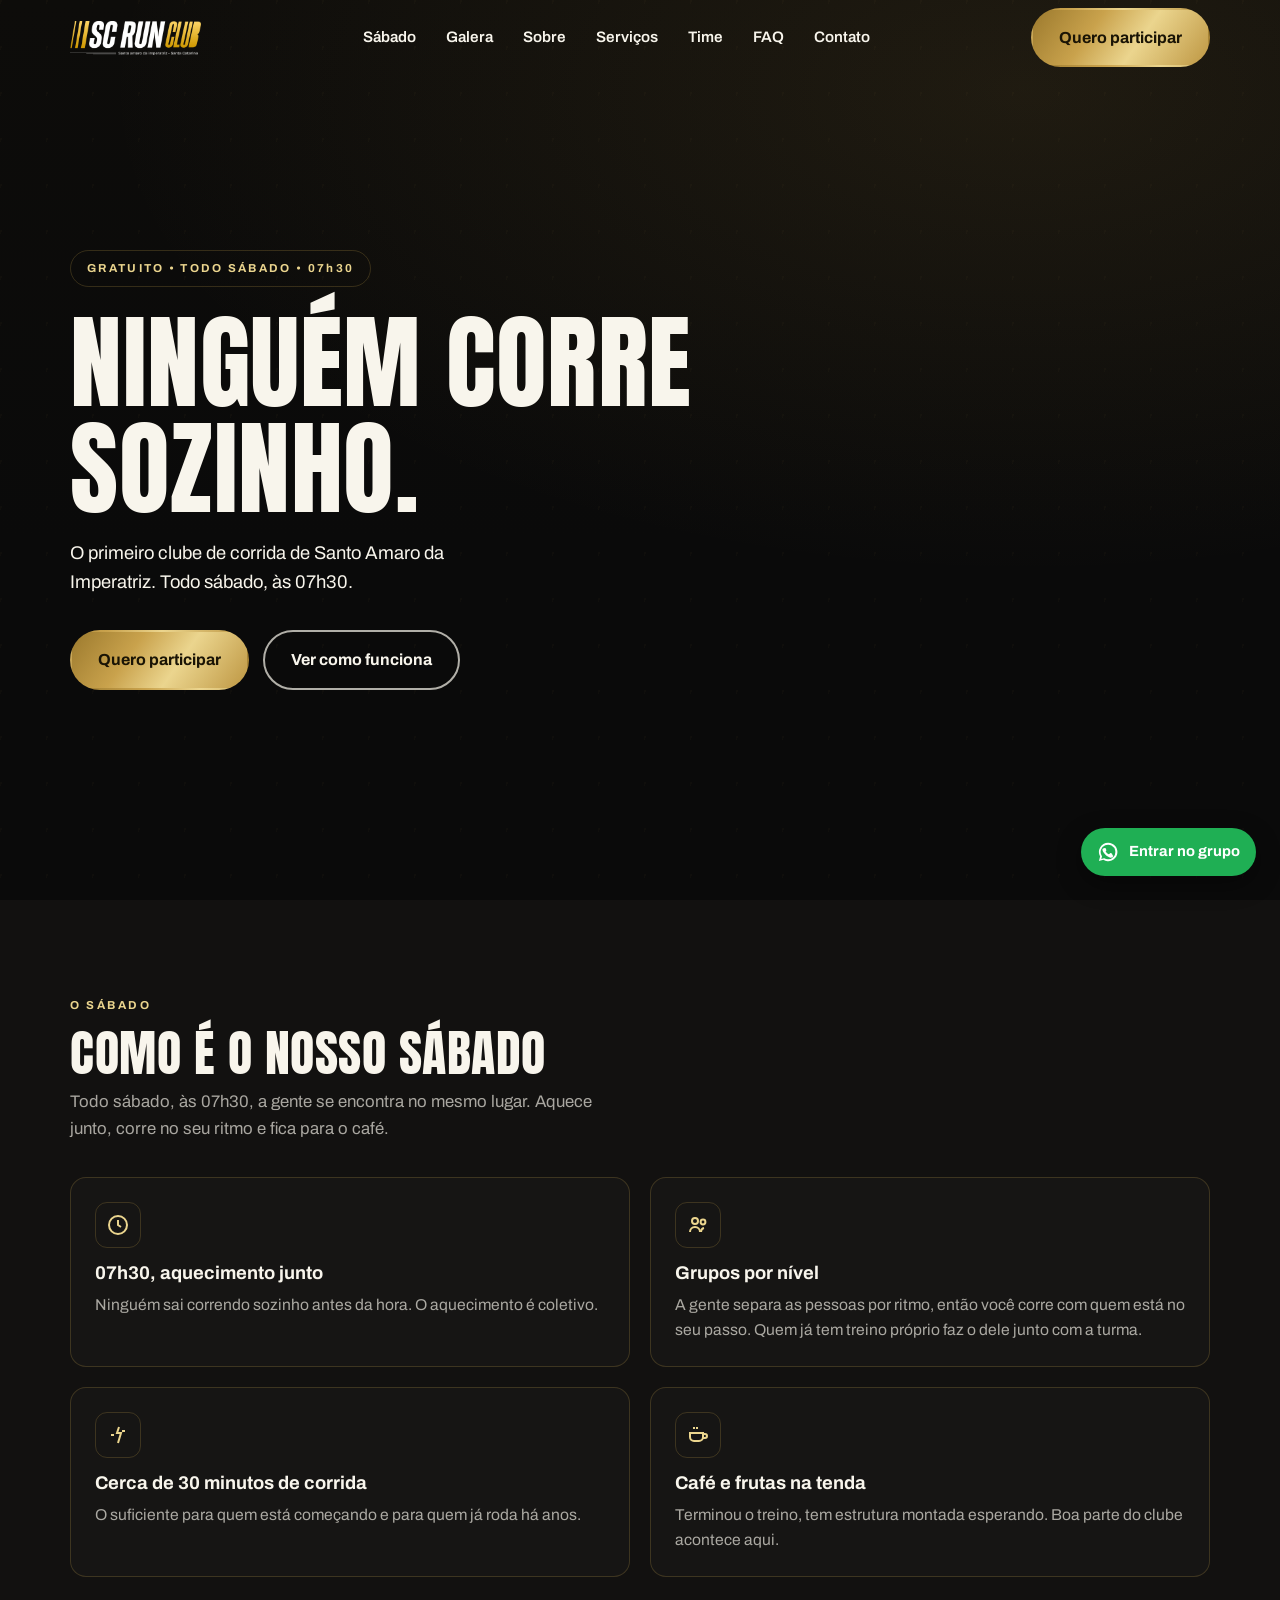
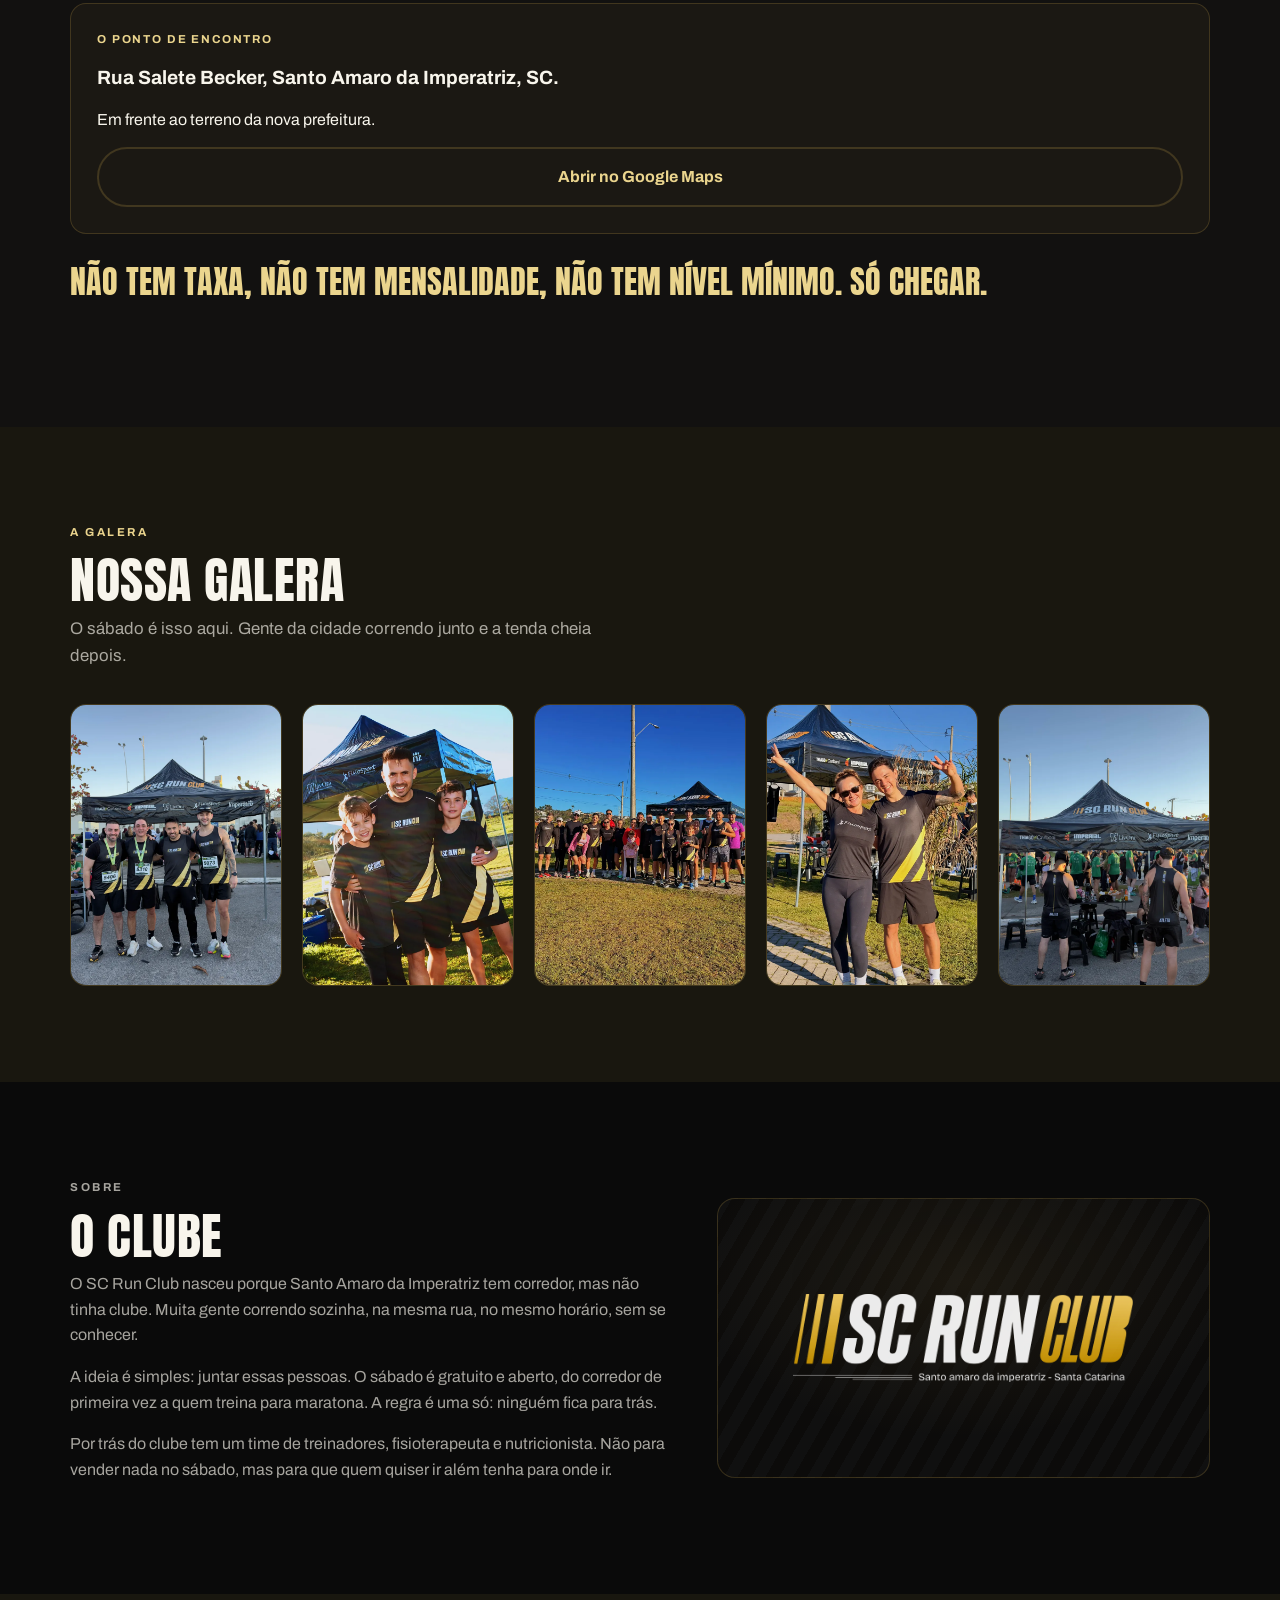
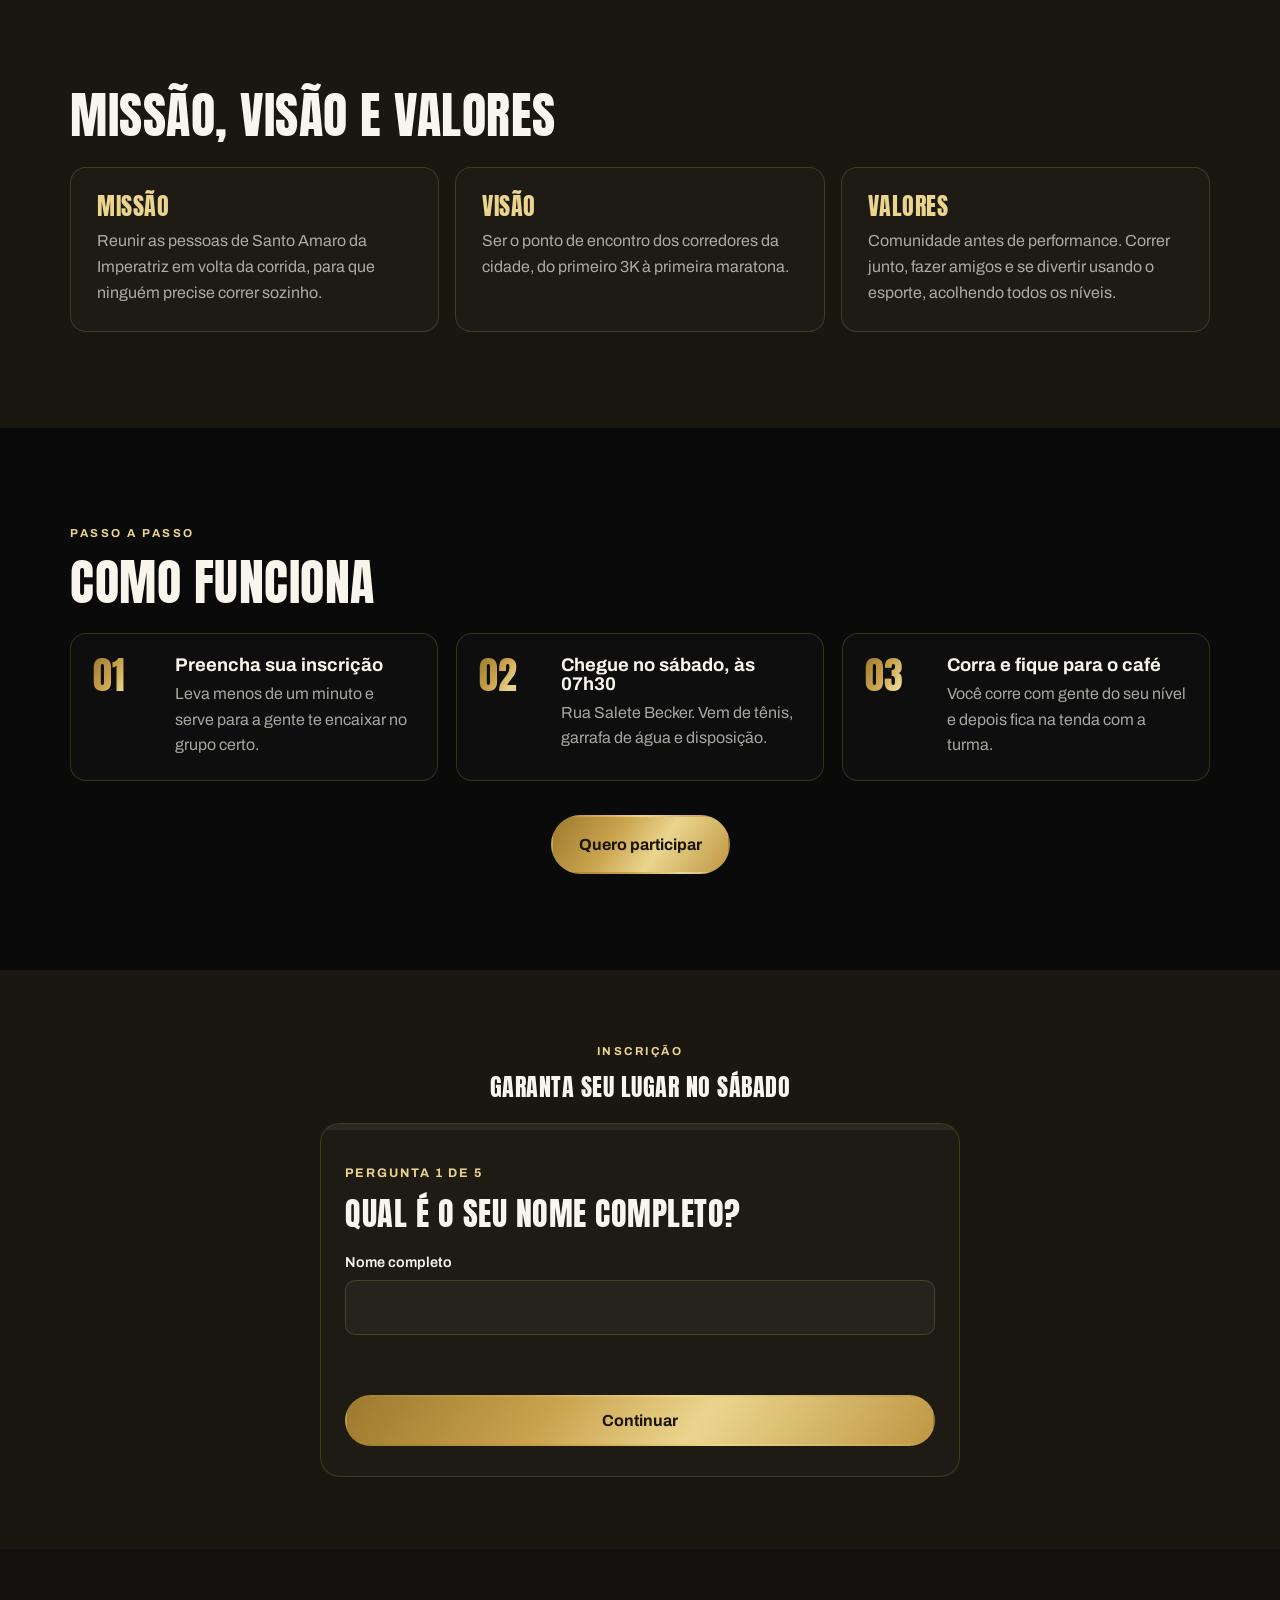
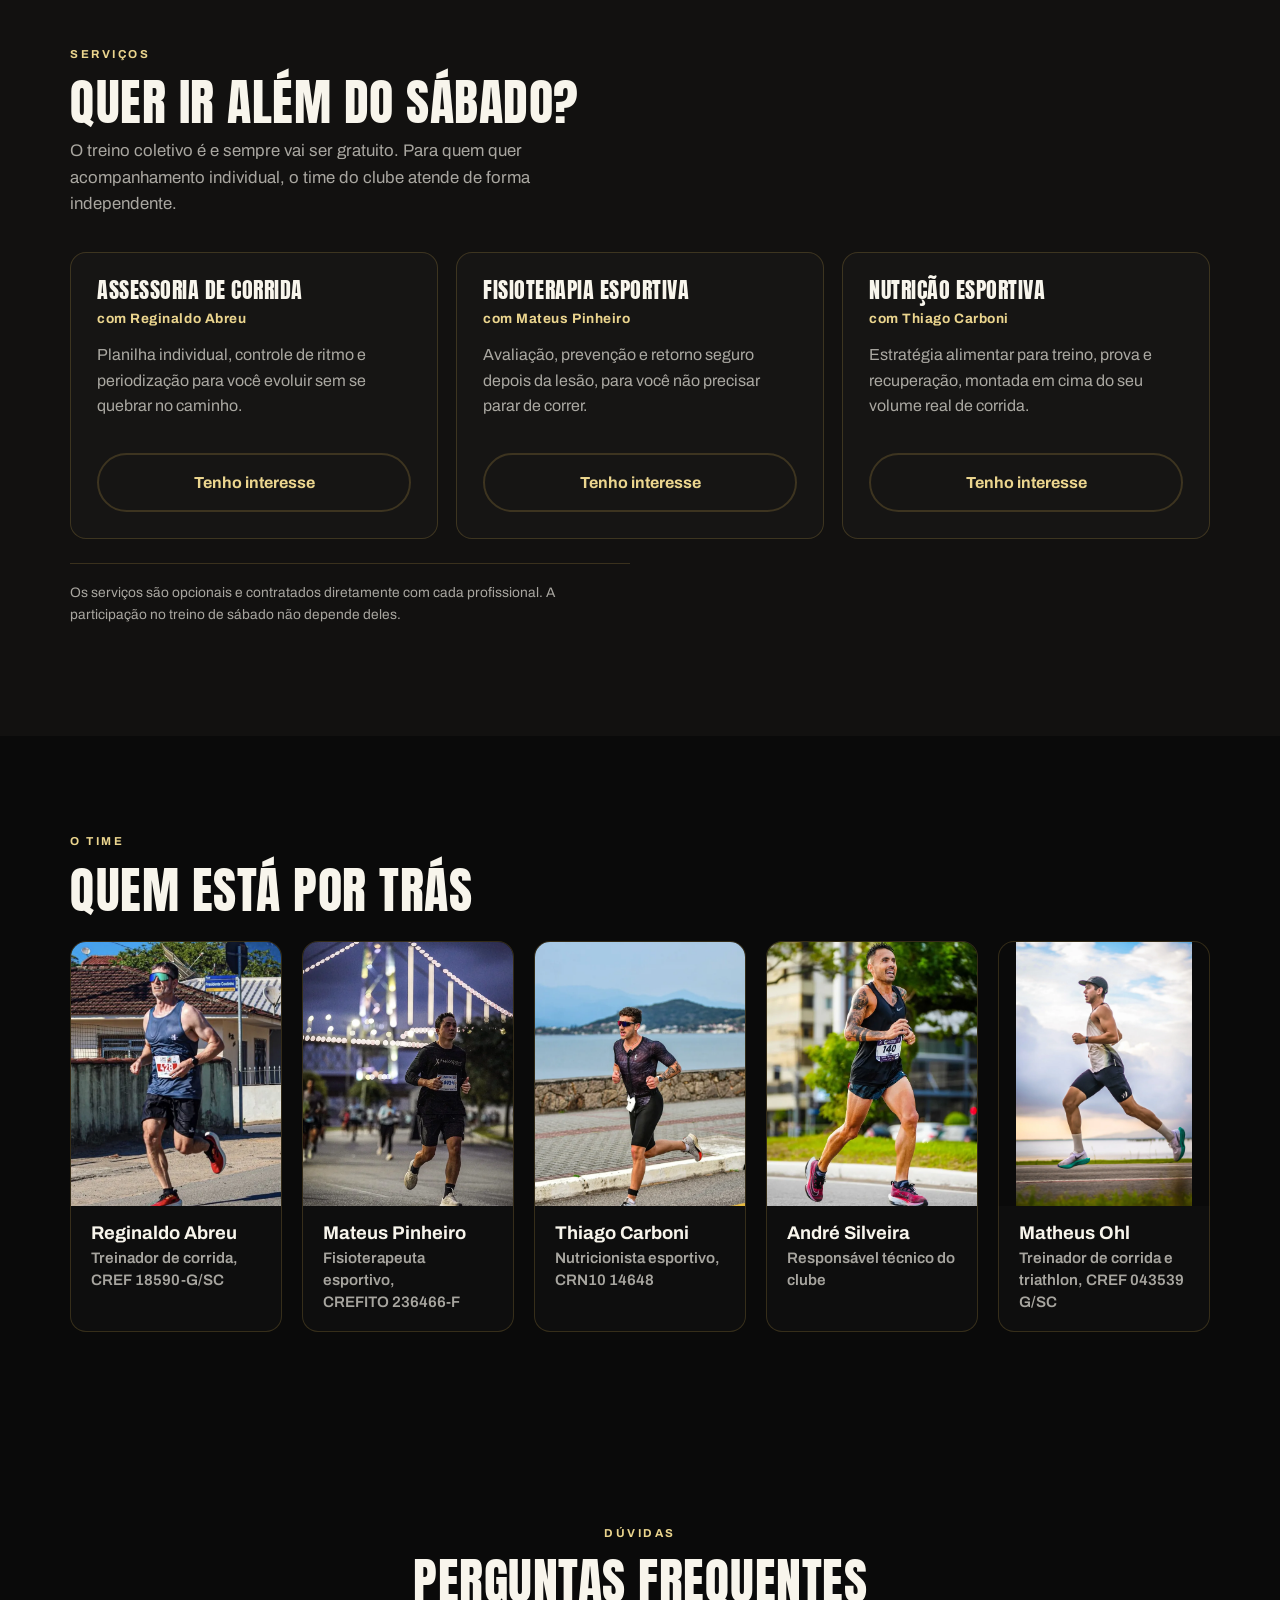
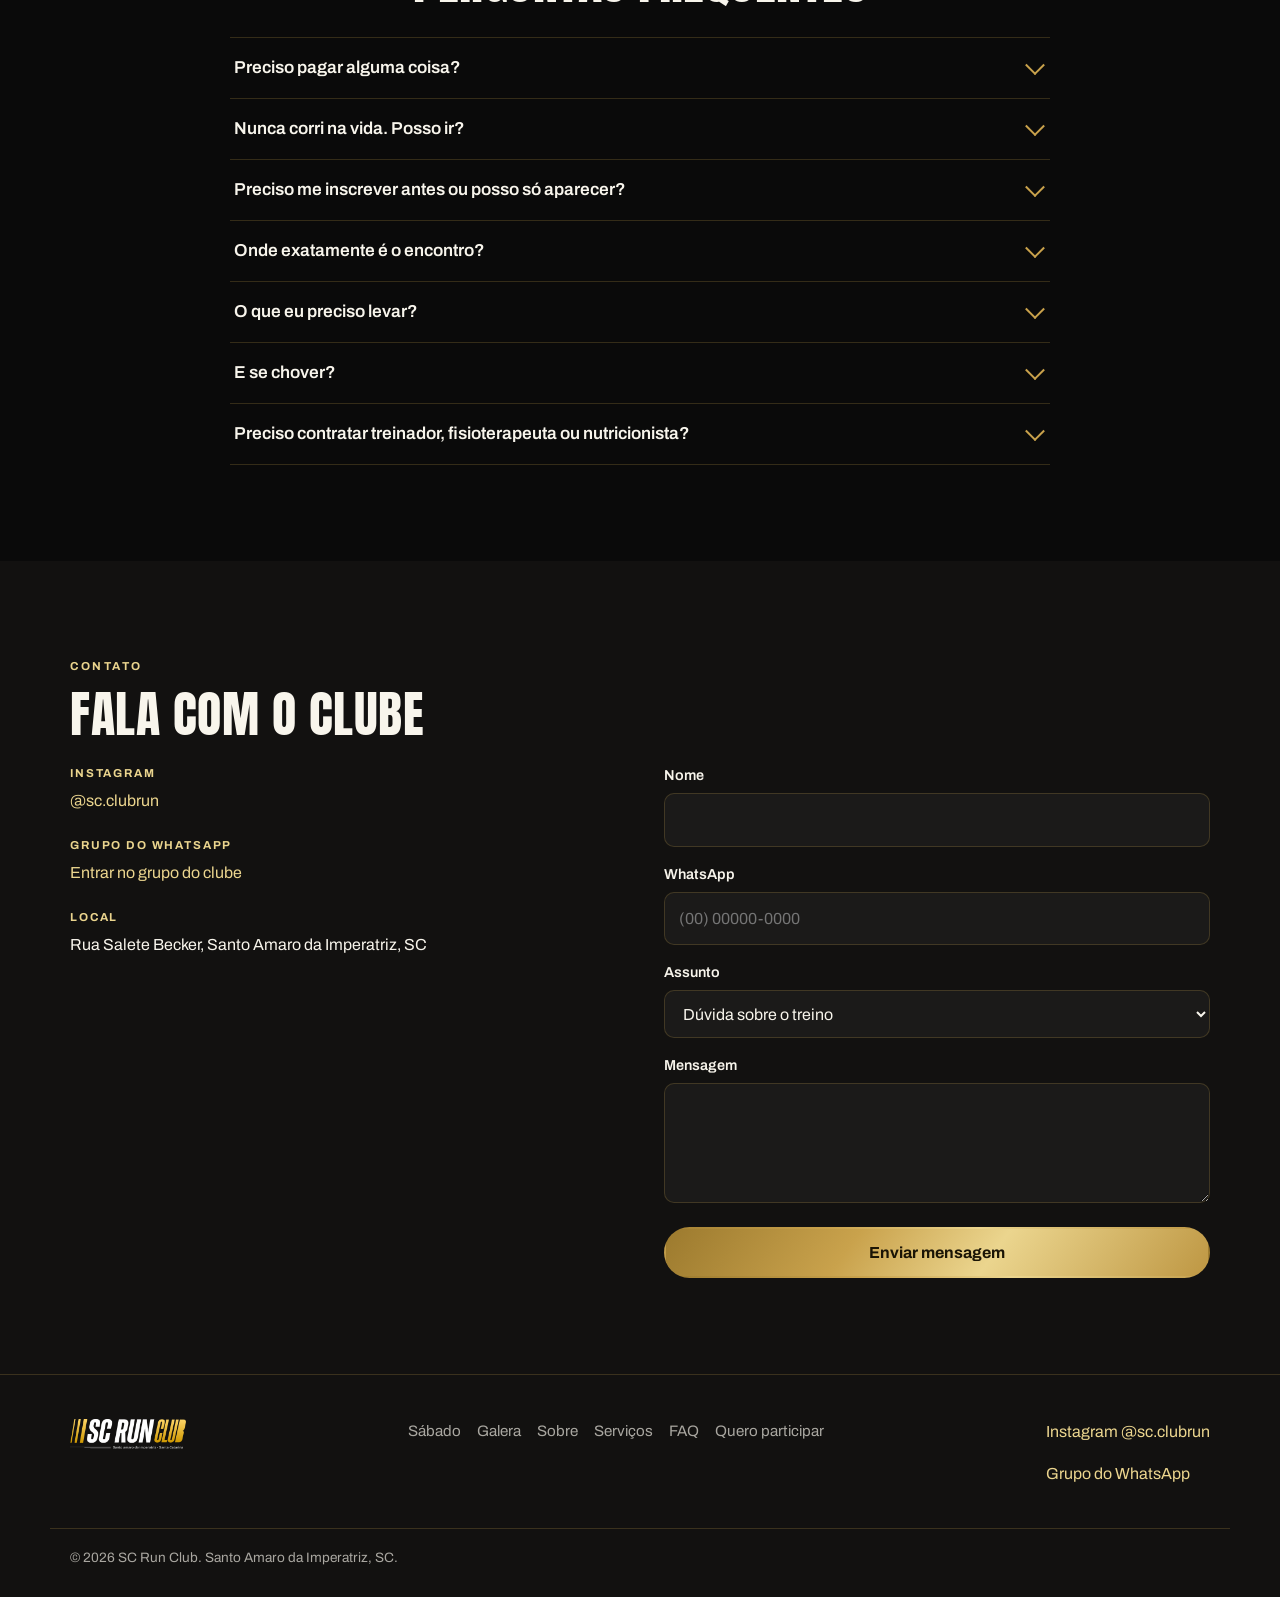
==== commit 21228e5e: "Add triathlon coach role for Matheus (6ac932bf7bc7956b772a0c5b)" ====
--- a/index.html
+++ b/index.html
@@ -446,10 +446,10 @@
           </div>
         </article>
         <article class="member">
-          <div class="member__photo member__photo--full"><img src="images/equipe/matheus-ohl.webp" alt="Matheus Ohl, treinador de corrida do SC Run Club, correndo à beira-mar" loading="lazy" width="1000" height="1500" /></div>
+          <div class="member__photo member__photo--full"><img src="images/equipe/matheus-ohl.webp" alt="Matheus Ohl, treinador de corrida e triathlon do SC Run Club, correndo à beira-mar" loading="lazy" width="1000" height="1500" /></div>
           <div class="member__body">
             <h3>Matheus Ohl</h3>
-            <p class="member__role">Treinador de corrida, CREF&nbsp;043539 G/SC</p>
+            <p class="member__role">Treinador de corrida e triathlon, CREF&nbsp;043539 G/SC</p>
           </div>
         </article>
       </div>
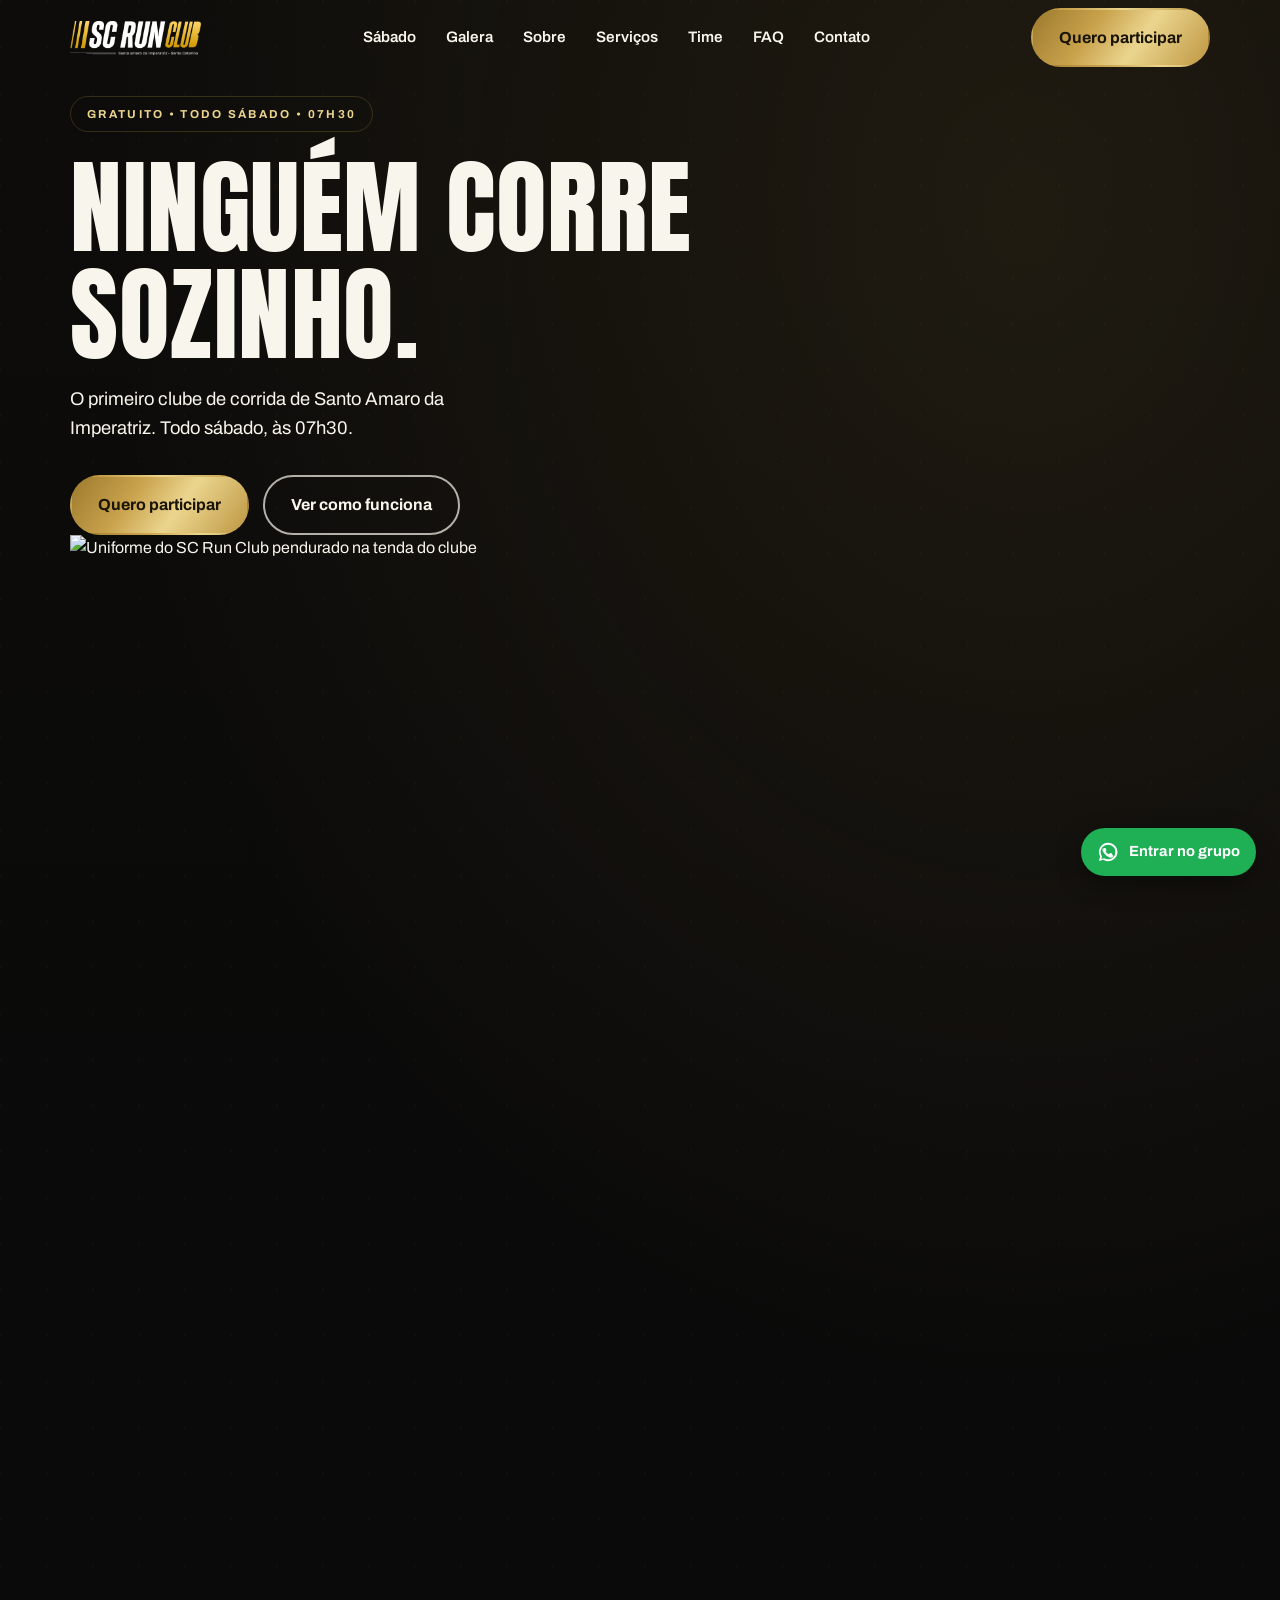
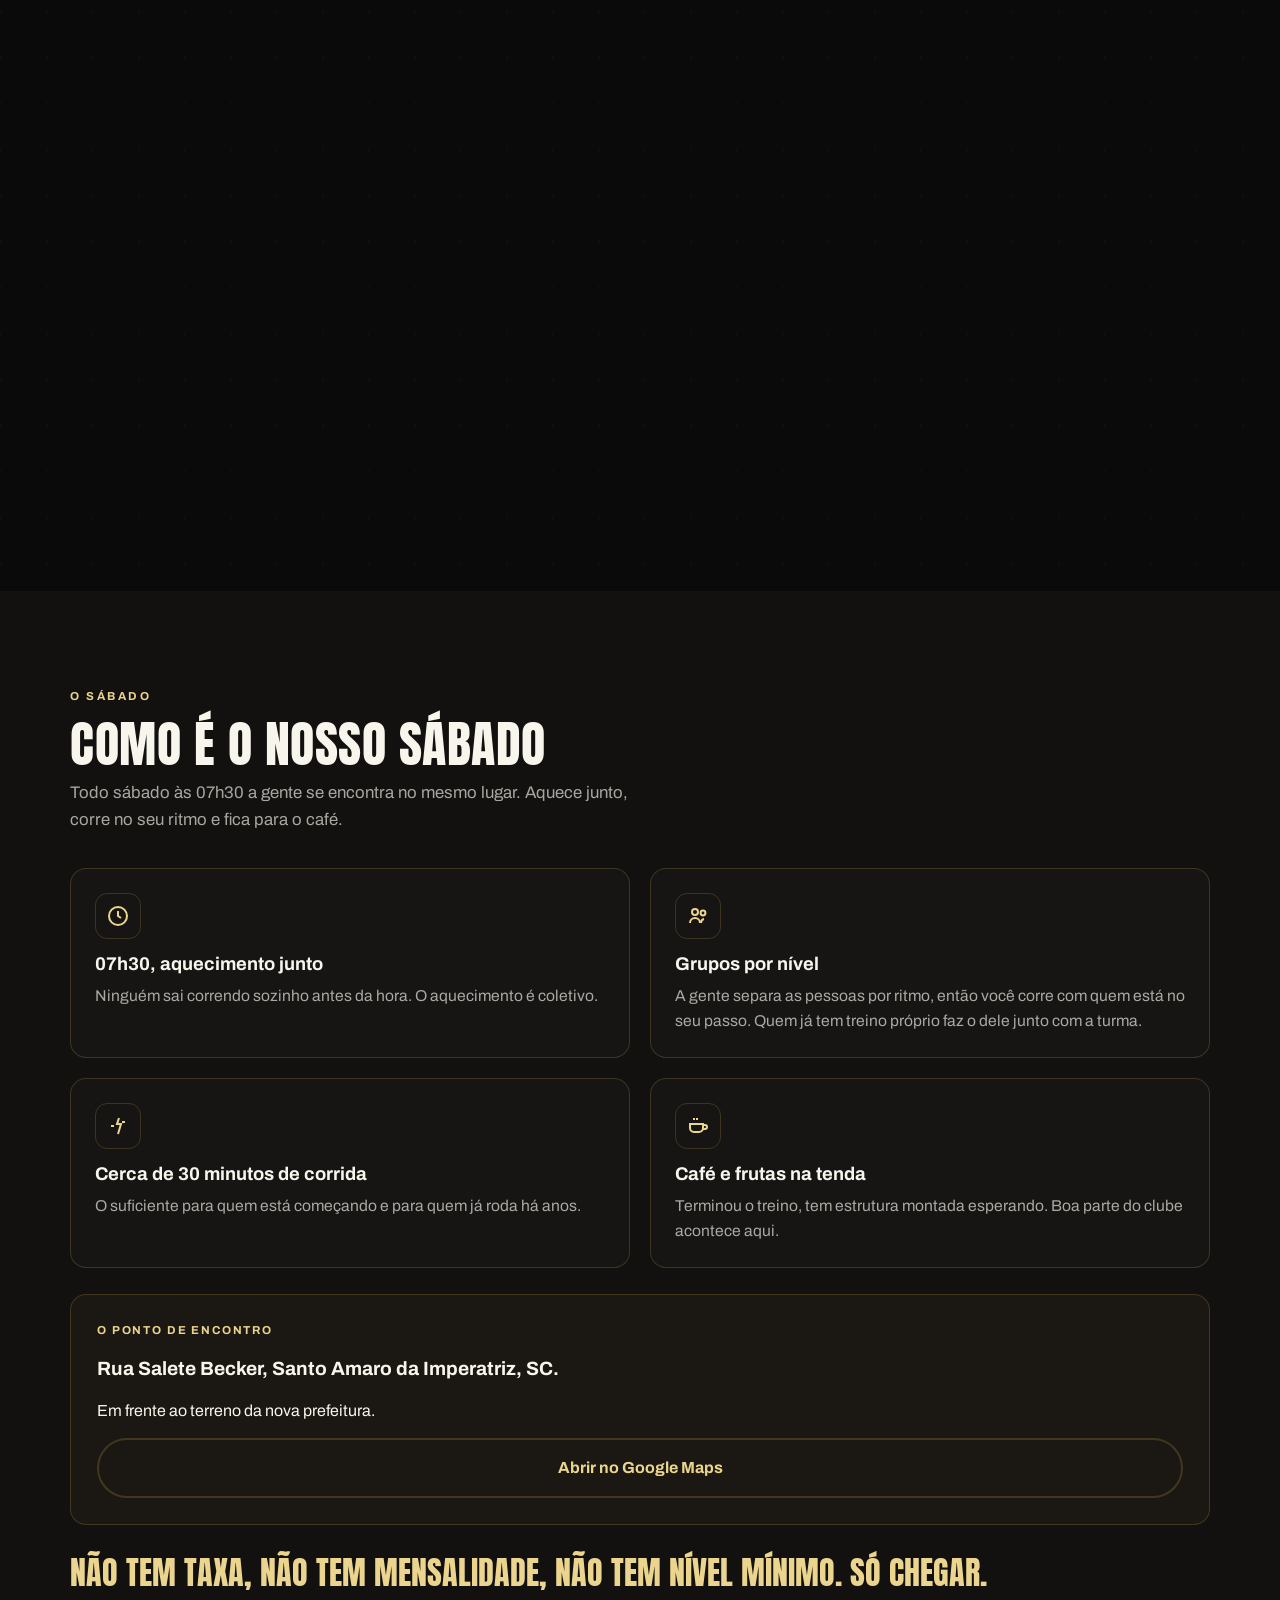
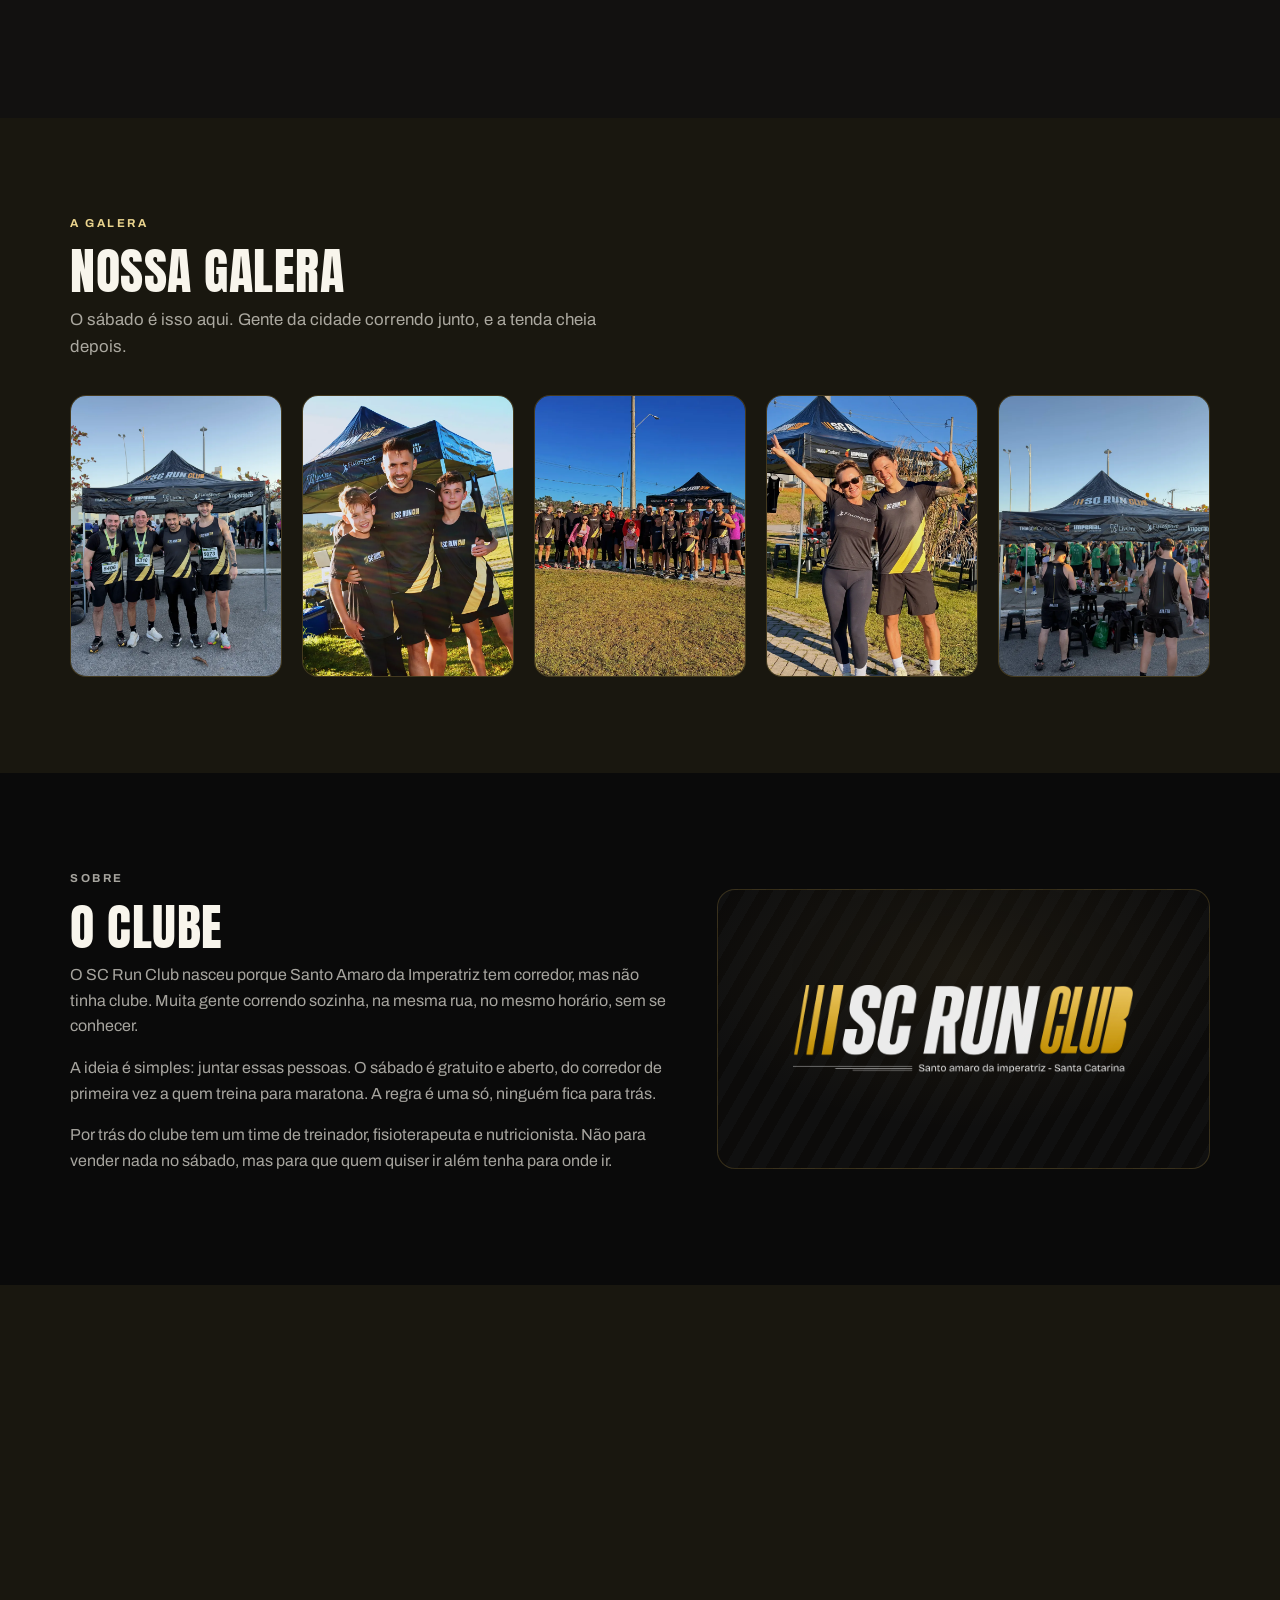
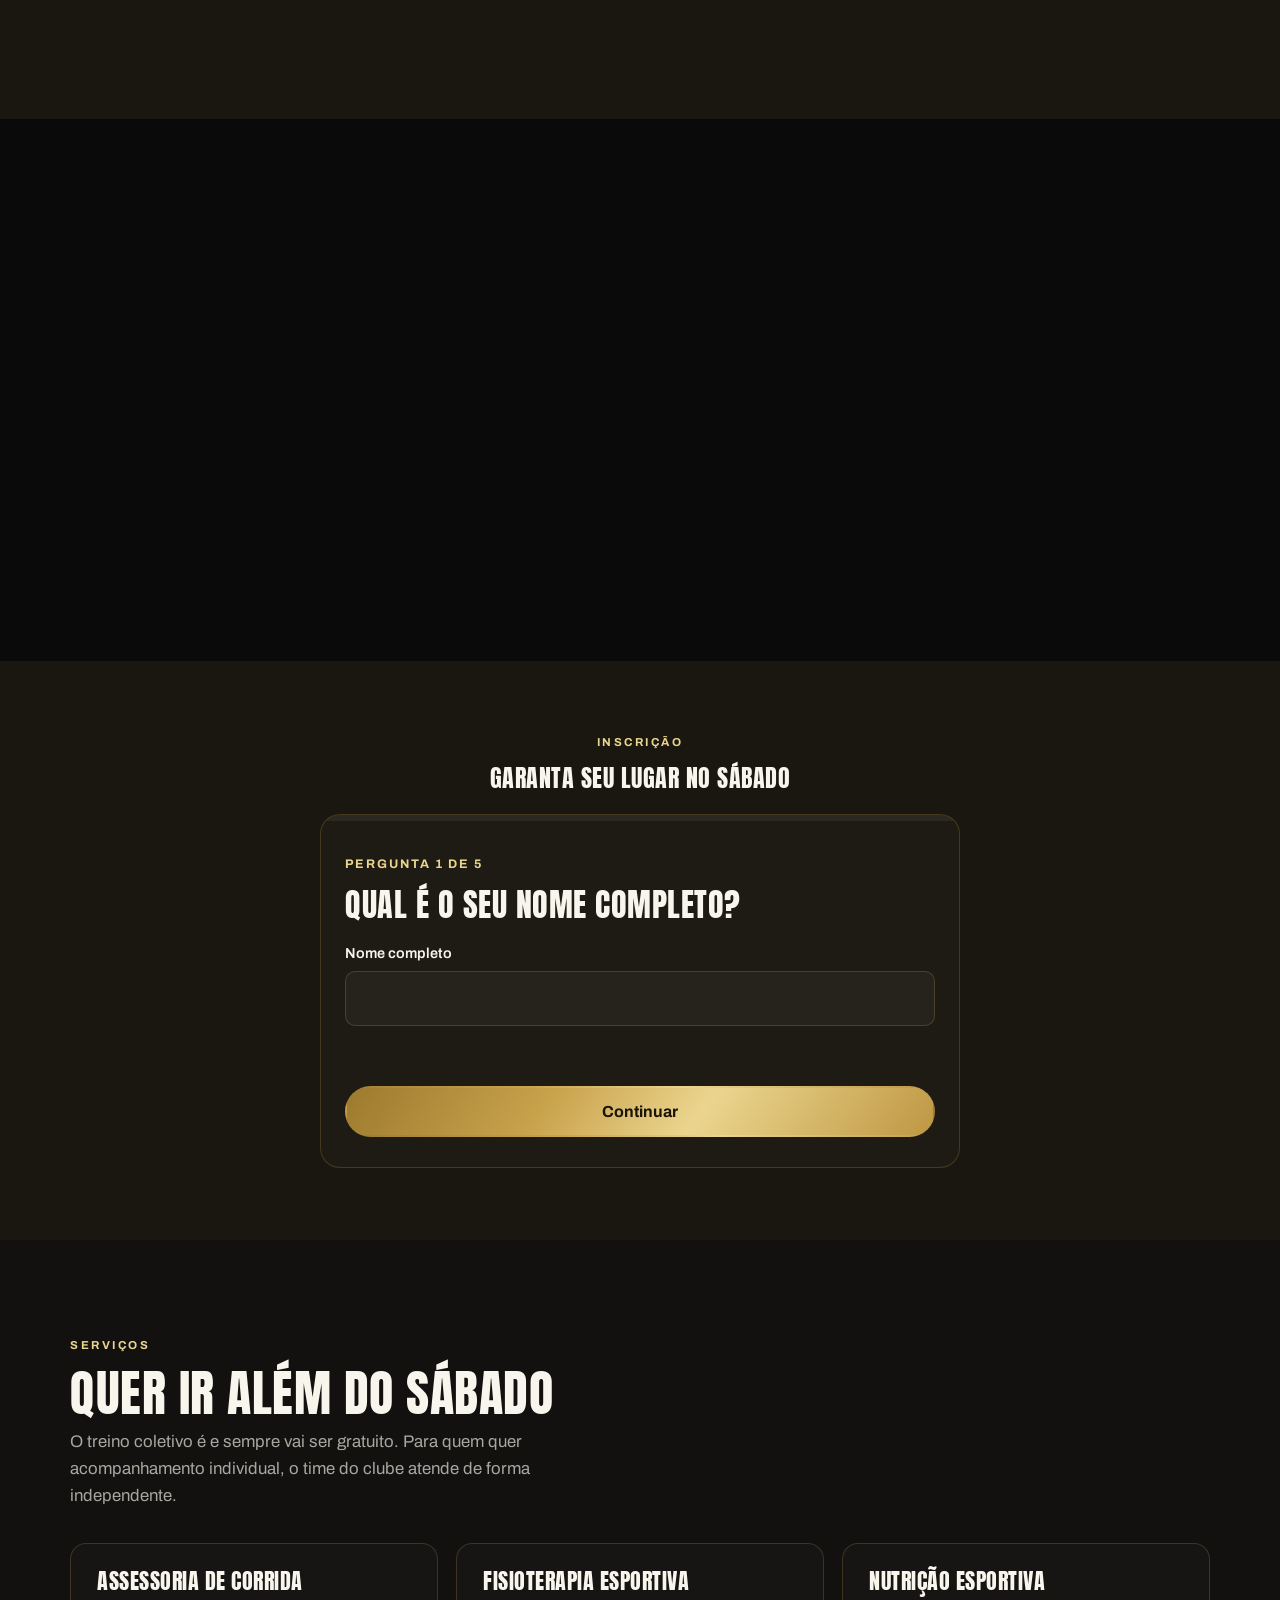
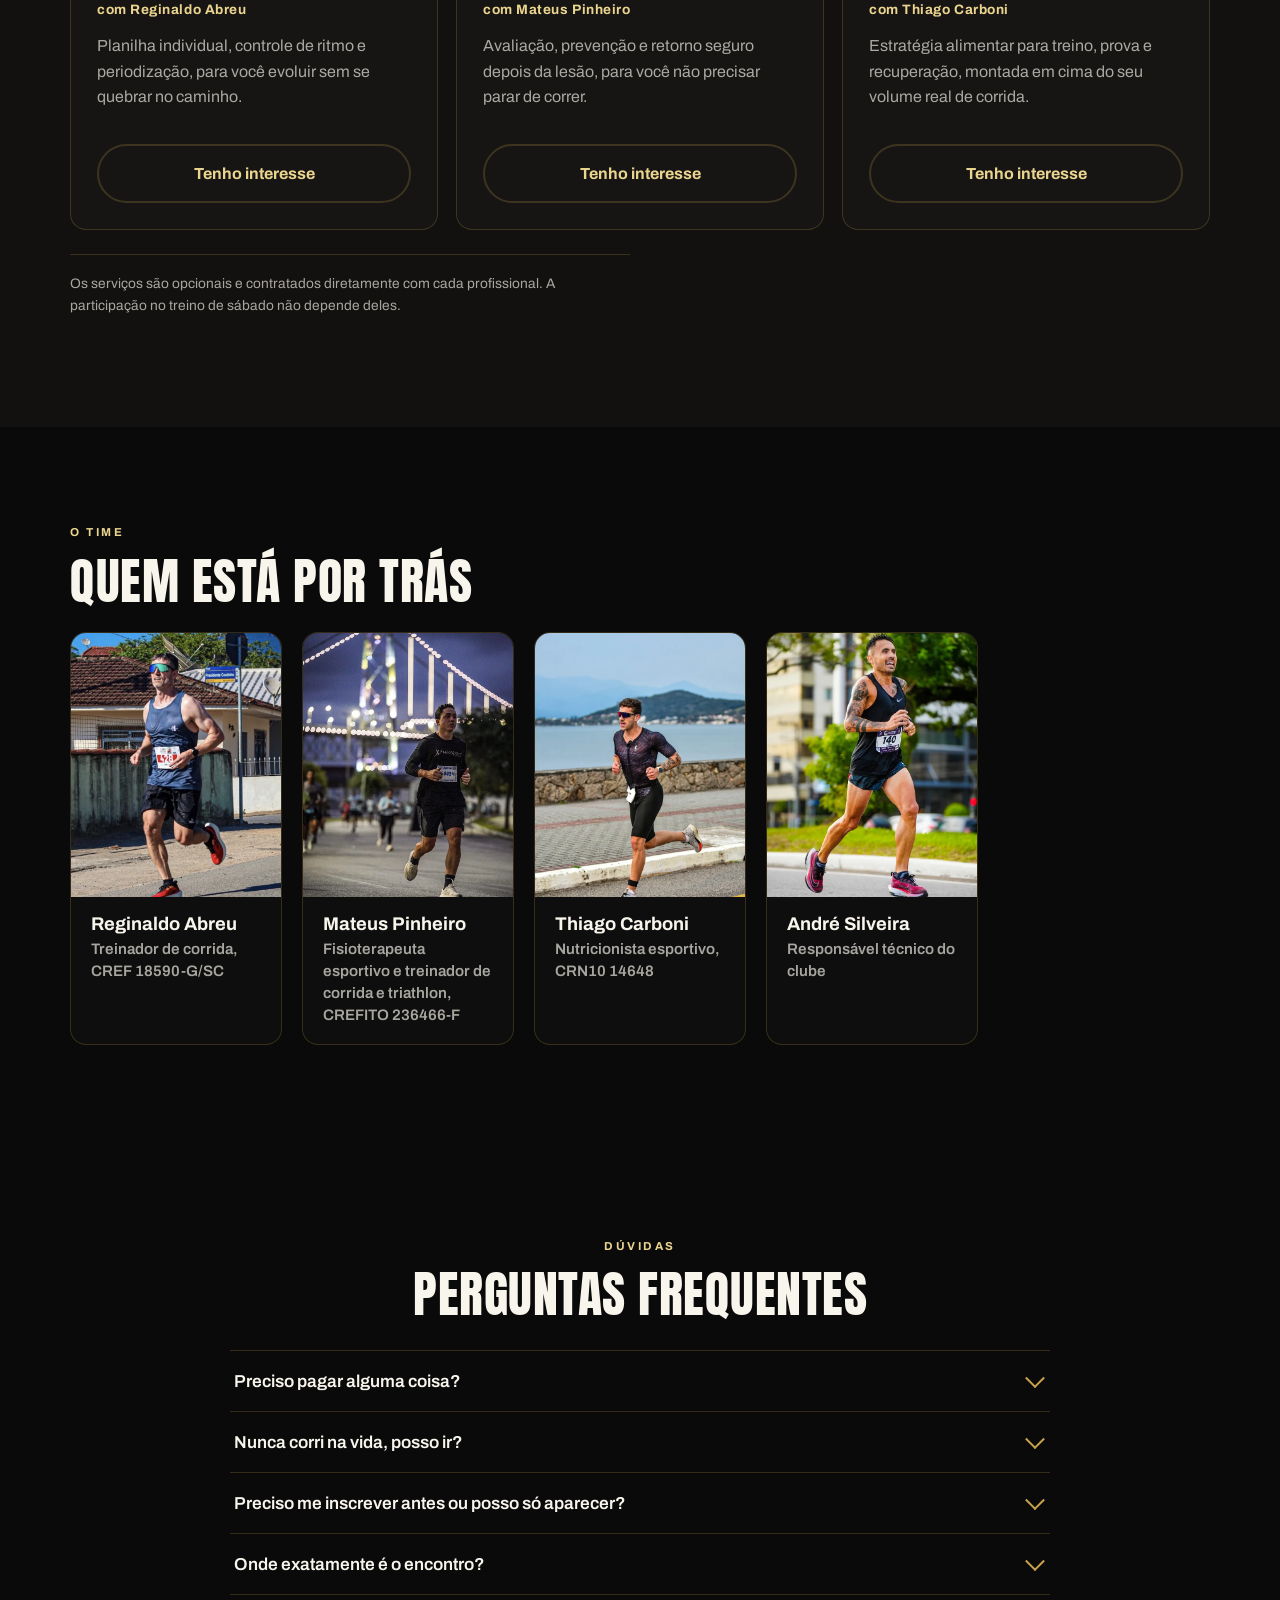
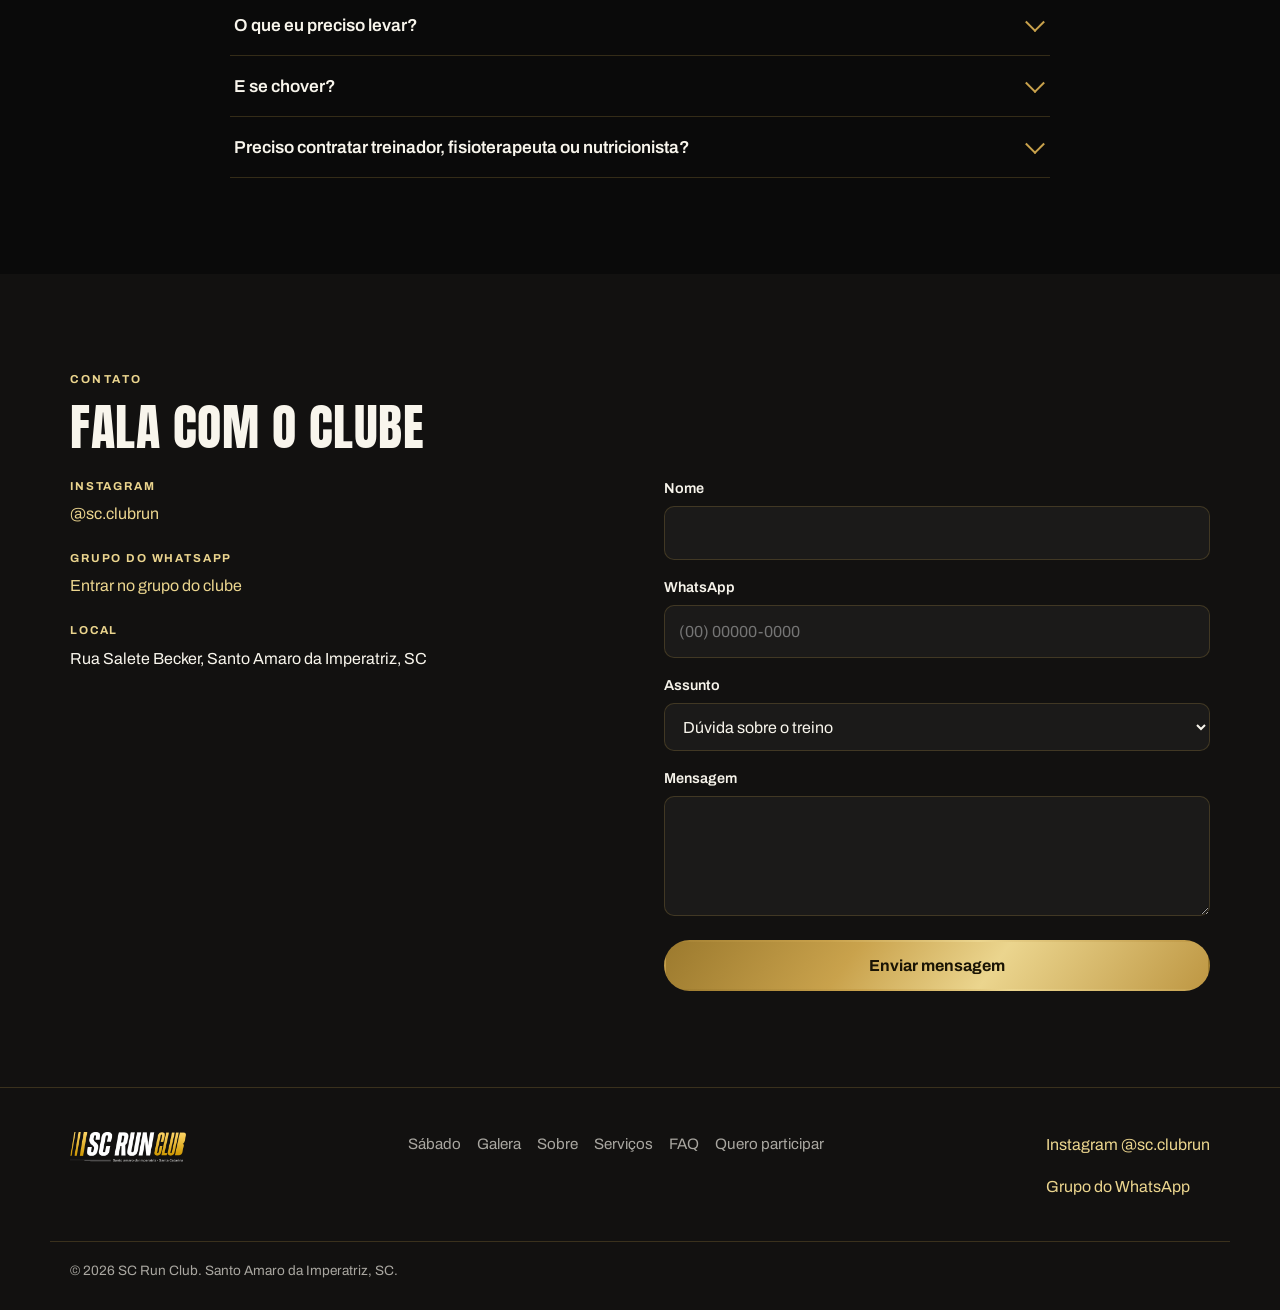
==== commit 0e271142: "Matheus is a running and triathlon coach (6ac9339c0f1f57b054c9f7c4)" ====
--- a/index.html
+++ b/index.html
@@ -79,7 +79,7 @@
     </div>
   </header>
 
-  <nav class="mobile-nav" id="mobile-nav" aria-label="Navegação em dispositivos móveis">
+  <nav class="mobile-nav" id="mobile-nav" aria-label="Navegação mobile">
     <a href="#sabado">Sábado</a>
     <a href="#galera">Galera</a>
     <a href="#sobre">Sobre</a>
@@ -96,13 +96,18 @@
   <section class="hero" aria-labelledby="hero-title">
     <div class="hero__bg" aria-hidden="true"></div>
     <div class="container">
-      <div class="hero__copy">
-        <span class="badge">GRATUITO • TODO SÁBADO • 07h30</span>
-        <h1 id="hero-title">NINGUÉM CORRE SOZINHO.</h1>
-        <p class="hero__sub">O primeiro clube de corrida de Santo Amaro da Imperatriz. Todo sábado, às 07h30.</p>
-        <div class="hero__actions">
-          <a class="btn btn--gold" href="#quiz">Quero participar</a>
-          <a class="btn btn--outline" href="#sabado">Ver como funciona</a>
+      <div class="hero__grid">
+        <div class="hero__copy">
+          <span class="badge">GRATUITO • TODO SÁBADO • 07H30</span>
+          <h1 id="hero-title">NINGUÉM CORRE SOZINHO.</h1>
+          <p class="hero__sub">O primeiro clube de corrida de Santo Amaro da Imperatriz. Todo sábado, às 07h30.</p>
+          <div class="hero__actions">
+            <a class="btn btn--gold" href="#quiz">Quero participar</a>
+            <a class="btn btn--outline" href="#sabado">Ver como funciona</a>
+          </div>
+        </div>
+        <div class="hero__media">
+          <img src="images/destaque/regata.webp" alt="Uniforme do SC Run Club pendurado na tenda do clube" width="900" height="1600" loading="eager" fetchpriority="high" />
         </div>
       </div>
     </div>
@@ -114,7 +119,7 @@
       <div class="reveal">
         <p class="eyebrow">O sábado</p>
         <h2 id="sabado-title">Como é o nosso sábado</h2>
-        <p class="lead">Todo sábado, às 07h30, a gente se encontra no mesmo lugar. Aquece junto, corre no seu ritmo e fica para o café.</p>
+        <p class="lead">Todo sábado às 07h30 a gente se encontra no mesmo lugar. Aquece junto, corre no seu ritmo e fica para o café.</p>
       </div>
       <div class="grid-2 reveal">
         <div class="feature">
@@ -156,7 +161,7 @@
       <div class="reveal">
         <p class="eyebrow">A galera</p>
         <h2 id="galera-title">Nossa galera</h2>
-        <p class="lead">O sábado é isso aqui. Gente da cidade correndo junto e a tenda cheia depois.</p>
+        <p class="lead">O sábado é isso aqui. Gente da cidade correndo junto, e a tenda cheia depois.</p>
       </div>
       <ul class="gallery reveal" id="galeria-fotos">
         <li>
@@ -210,8 +215,8 @@
         <p class="eyebrow">Sobre</p>
         <h2 id="sobre-title">O clube</h2>
         <p>O SC Run Club nasceu porque Santo Amaro da Imperatriz tem corredor, mas não tinha clube. Muita gente correndo sozinha, na mesma rua, no mesmo horário, sem se conhecer.</p>
-        <p>A ideia é simples: juntar essas pessoas. O sábado é gratuito e aberto, do corredor de primeira vez a quem treina para maratona. A regra é uma só: ninguém fica para trás.</p>
-        <p>Por trás do clube tem um time de treinadores, fisioterapeuta e nutricionista. Não para vender nada no sábado, mas para que quem quiser ir além tenha para onde ir.</p>
+        <p>A ideia é simples: juntar essas pessoas. O sábado é gratuito e aberto, do corredor de primeira vez a quem treina para maratona. A regra é uma só, ninguém fica para trás.</p>
+        <p>Por trás do clube tem um time de treinador, fisioterapeuta e nutricionista. Não para vender nada no sábado, mas para que quem quiser ir além tenha para onde ir.</p>
       </div>
       <!-- SUBSTITUIR: foto do grupo correndo. Enquanto não houver, logo sobre fundo texturizado. -->
       <div class="media-fallback reveal" role="img" aria-label="SC Run Club">
@@ -253,7 +258,7 @@
         </div>
         <div class="step">
           <span class="step__num">02</span>
-          <div><h3>Chegue no sábado, às 07h30</h3><p>Rua Salete Becker. Vem de tênis, garrafa de água e disposição.</p></div>
+          <div><h3>Chegue no sábado, 07h30</h3><p>Rua Salete Becker. Vem de tênis, garrafa de água e disposição.</p></div>
         </div>
         <div class="step">
           <span class="step__num">03</span>
@@ -295,12 +300,12 @@
 
           <!-- Tela 2: nascimento -->
           <div class="quiz__screen">
-            <h2 class="quiz__q">Qual é a sua data de nascimento?</h2>
+            <h2 class="quiz__q">Qual a sua data de nascimento?</h2>
             <div class="field">
               <label for="q-nascimento">Data de nascimento (dia/mês/ano)</label>
               <input type="text" id="q-nascimento" name="nascimento" inputmode="numeric" placeholder="00/00/0000" autocomplete="bday" required />
             </div>
-            <p class="quiz__warn" id="q-menor-warn">Menores de 18 anos precisam estar acompanhados de um responsável no treino.</p>
+            <p class="quiz__warn" id="q-menor-warn">Menores de 18 anos precisam estar acompanhados de responsável no treino.</p>
             <p class="quiz__error" role="alert"></p>
             <div class="quiz__nav">
               <button type="button" class="btn btn--ghost quiz__back">Voltar</button>
@@ -310,7 +315,7 @@
 
           <!-- Tela 3: whatsapp -->
           <div class="quiz__screen">
-            <h2 class="quiz__q">Qual é o seu WhatsApp?</h2>
+            <h2 class="quiz__q">Qual o seu WhatsApp?</h2>
             <div class="field">
               <label for="q-telefone">WhatsApp</label>
               <input type="tel" id="q-telefone" name="telefone" inputmode="numeric" placeholder="(00) 00000-0000" autocomplete="tel" required />
@@ -324,7 +329,7 @@
 
           <!-- Tela 4: nível -->
           <div class="quiz__screen">
-            <h2 class="quiz__q">Qual é o seu nível na corrida?</h2>
+            <h2 class="quiz__q">Qual o seu nível na corrida?</h2>
             <div class="level-cards" role="radiogroup" aria-label="Seu nível na corrida">
               <label class="level-card">
                 <input type="radio" name="nivel" value="Iniciante, 3K" />
@@ -370,7 +375,7 @@
           <div class="quiz__screen quiz__done">
             <span class="check" aria-hidden="true"><svg viewBox="0 0 24 24" fill="none" stroke="currentColor" stroke-width="3"><path d="M5 13l4 4L19 7"/></svg></span>
             <h2>Inscrição feita.</h2>
-            <p>Te esperamos no sábado, às 07h30, na Rua Salete Becker.</p>
+            <p>Te esperamos no sábado, 07h30, na Rua Salete Becker.</p>
             <div class="actions">
               <a class="btn btn--gold" href="https://chat.whatsapp.com/HPYxeoswQMVCVlk2EjRVwb?s=sh&p=i&ilr=2&amv=2" target="_blank" rel="noopener">Entrar no grupo do WhatsApp</a>
               <a class="btn btn--outline" href="https://www.google.com/maps/search/?api=1&query=Rua+Salete+Becker,+Santo+Amaro+da+Imperatriz,+SC" target="_blank" rel="noopener">Abrir no Google Maps</a>
@@ -385,13 +390,13 @@
   <section class="section section--alt" id="servicos" aria-labelledby="servicos-title">
     <div class="container">
       <p class="eyebrow reveal">Serviços</p>
-      <h2 id="servicos-title" class="reveal">Quer ir além do sábado?</h2>
+      <h2 id="servicos-title" class="reveal">Quer ir além do sábado</h2>
       <p class="lead reveal">O treino coletivo é e sempre vai ser gratuito. Para quem quer acompanhamento individual, o time do clube atende de forma independente.</p>
       <div class="services-grid reveal">
         <div class="service">
           <h3>Assessoria de corrida</h3>
           <span class="service__pro">com Reginaldo Abreu</span>
-          <p>Planilha individual, controle de ritmo e periodização para você evoluir sem se quebrar no caminho.</p>
+          <p>Planilha individual, controle de ritmo e periodização, para você evoluir sem se quebrar no caminho.</p>
           <a class="btn btn--ghost" href="https://wa.me/5548988040134?text=Oi%20Reginaldo%2C%20vim%20pelo%20SC%20Run%20Club%20e%20quero%20saber%20mais%20sobre%20a%20assessoria%20de%20corrida." target="_blank" rel="noopener noreferrer" data-servico="Assessoria de corrida">Tenho interesse</a>
         </div>
         <div class="service">
@@ -425,10 +430,10 @@
           </div>
         </article>
         <article class="member">
-          <div class="member__photo"><img src="images/equipe/mateus.webp" alt="Mateus Pinheiro, fisioterapeuta esportivo do SC Run Club, durante uma prova" loading="lazy" width="868" height="1000" /></div>
+          <div class="member__photo"><img src="images/equipe/mateus.webp" alt="Mateus Pinheiro, fisioterapeuta esportivo e treinador de corrida e triathlon do SC Run Club, durante uma prova" loading="lazy" width="868" height="1000" /></div>
           <div class="member__body">
             <h3>Mateus Pinheiro</h3>
-            <p class="member__role">Fisioterapeuta esportivo, CREFITO&nbsp;236466-F</p>
+            <p class="member__role">Fisioterapeuta esportivo e treinador de corrida e triathlon, CREFITO&nbsp;236466-F</p>
           </div>
         </article>
         <article class="member">
@@ -443,13 +448,6 @@
           <div class="member__body">
             <h3>André Silveira</h3>
             <p class="member__role">Responsável técnico do clube</p>
-          </div>
-        </article>
-        <article class="member">
-          <div class="member__photo member__photo--full"><img src="images/equipe/matheus-ohl.webp" alt="Matheus Ohl, treinador de corrida e triathlon do SC Run Club, correndo à beira-mar" loading="lazy" width="1000" height="1500" /></div>
-          <div class="member__body">
-            <h3>Matheus Ohl</h3>
-            <p class="member__role">Treinador de corrida e triathlon, CREF&nbsp;043539 G/SC</p>
           </div>
         </article>
       </div>
@@ -488,7 +486,7 @@
           <div class="faq__a" id="faq-1" role="region" aria-labelledby="faqb-1"><div>Não. O treino de sábado é gratuito, incluindo o café e as frutas depois. Não existe mensalidade nem taxa de inscrição.</div></div>
         </div>
         <div class="faq__item">
-          <button class="faq__q" aria-expanded="false" aria-controls="faq-2" id="faqb-2">Nunca corri na vida. Posso ir?</button>
+          <button class="faq__q" aria-expanded="false" aria-controls="faq-2" id="faqb-2">Nunca corri na vida, posso ir?</button>
           <div class="faq__a" id="faq-2" role="region" aria-labelledby="faqb-2"><div>Pode e deve. Existe um grupo de iniciantes justamente para isso, com distância curta e ritmo de conversa.</div></div>
         </div>
         <div class="faq__item">
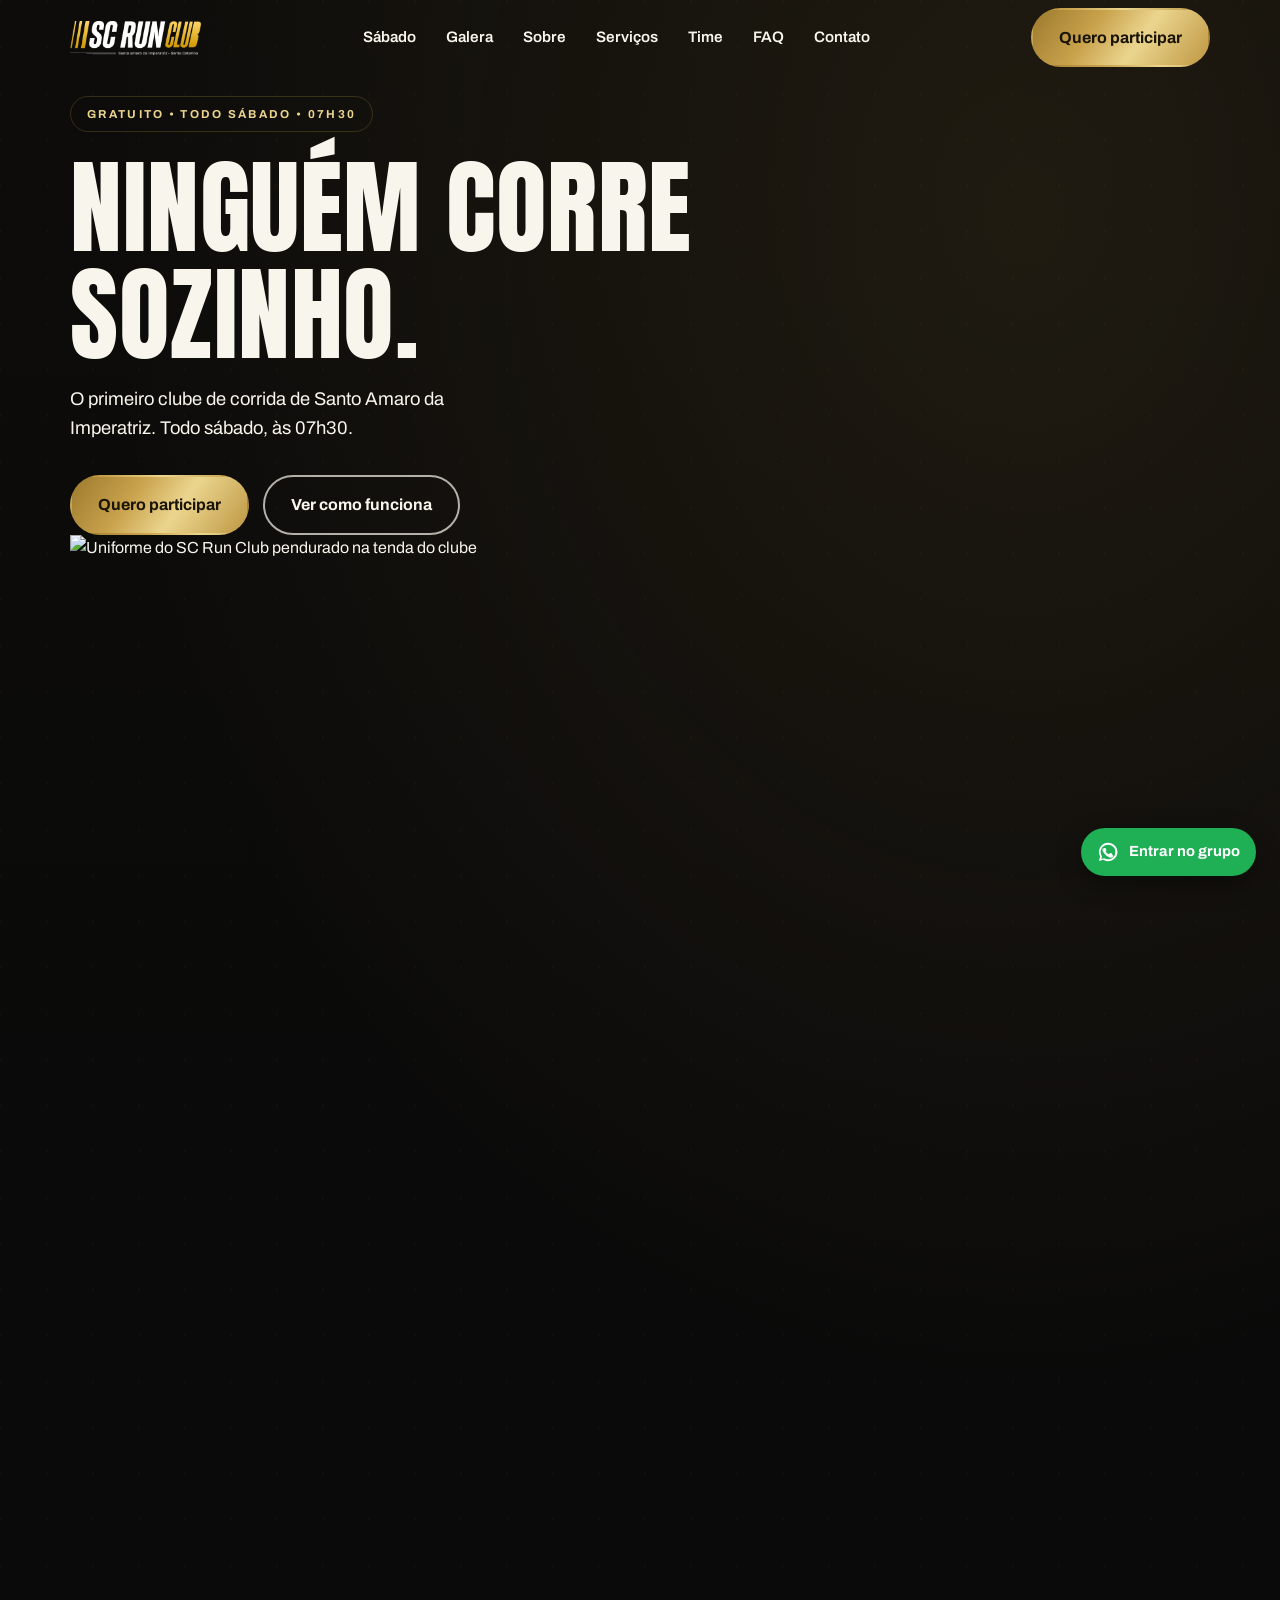
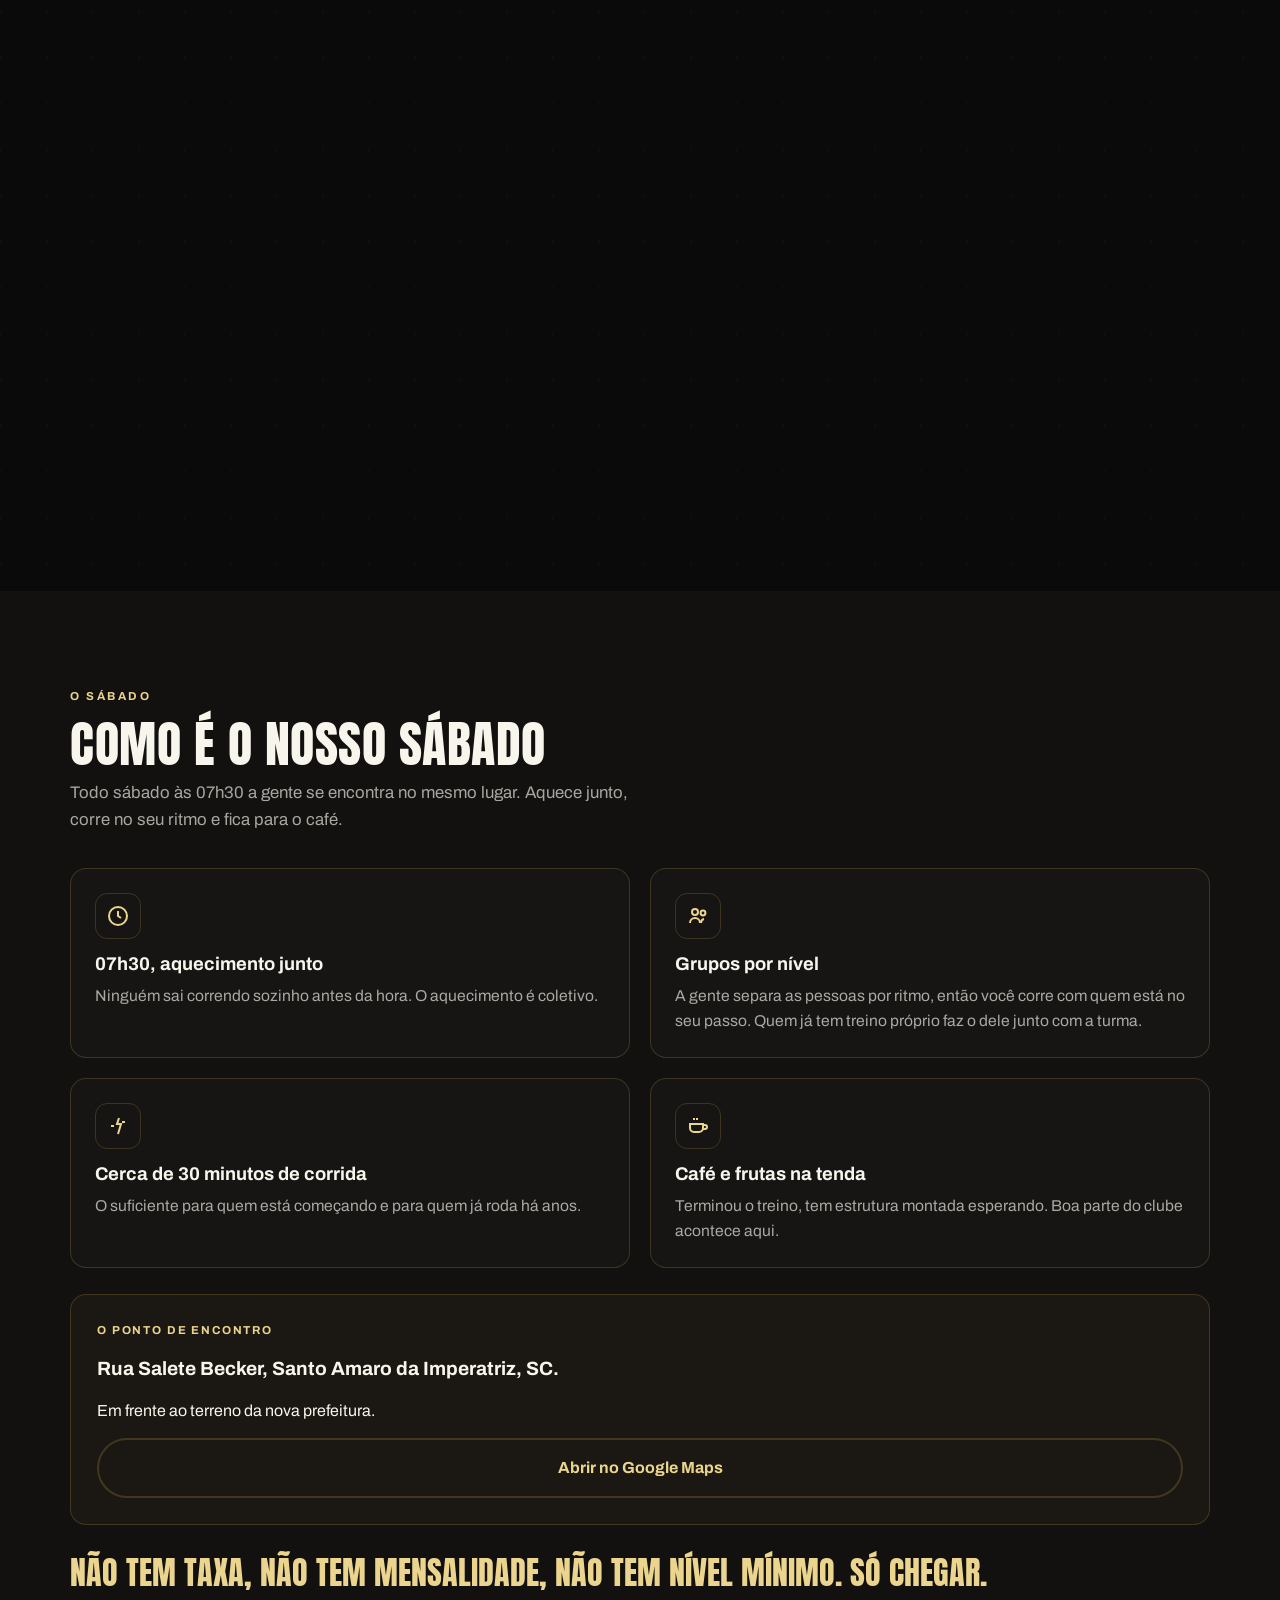
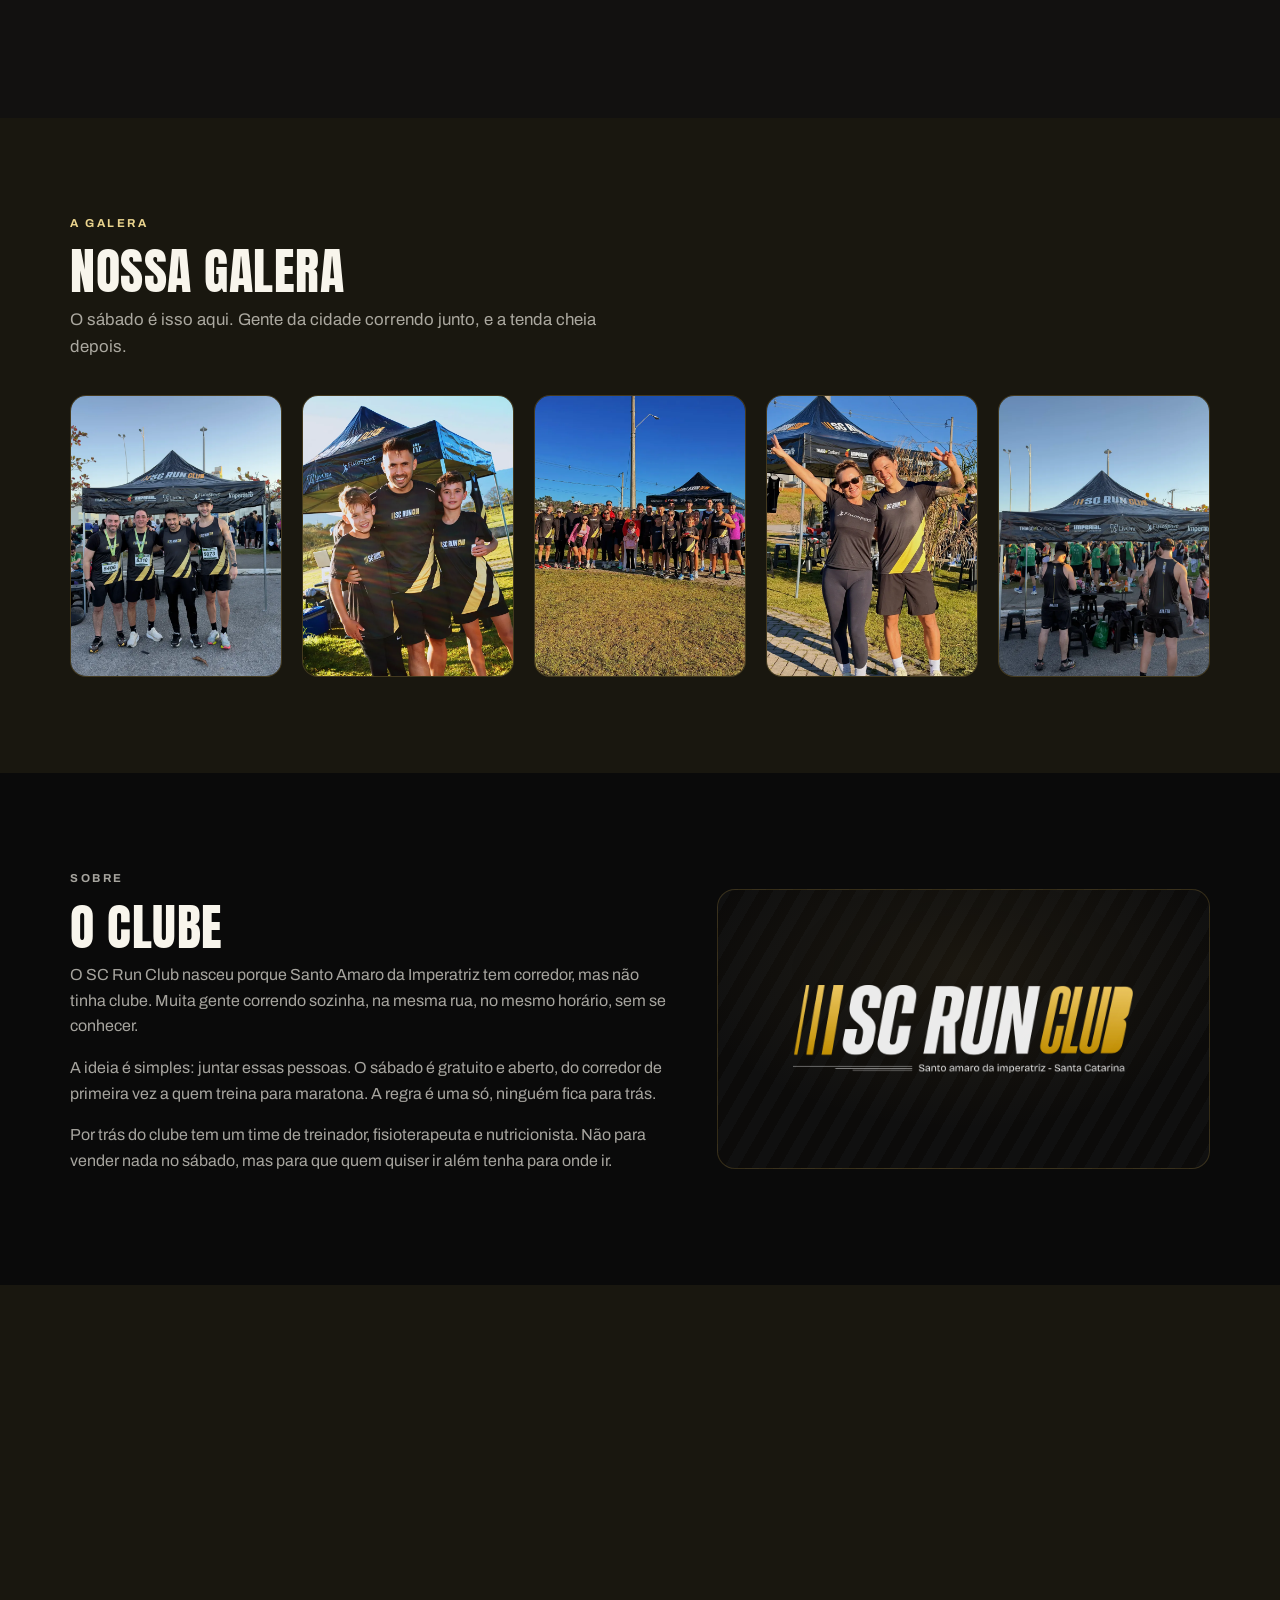
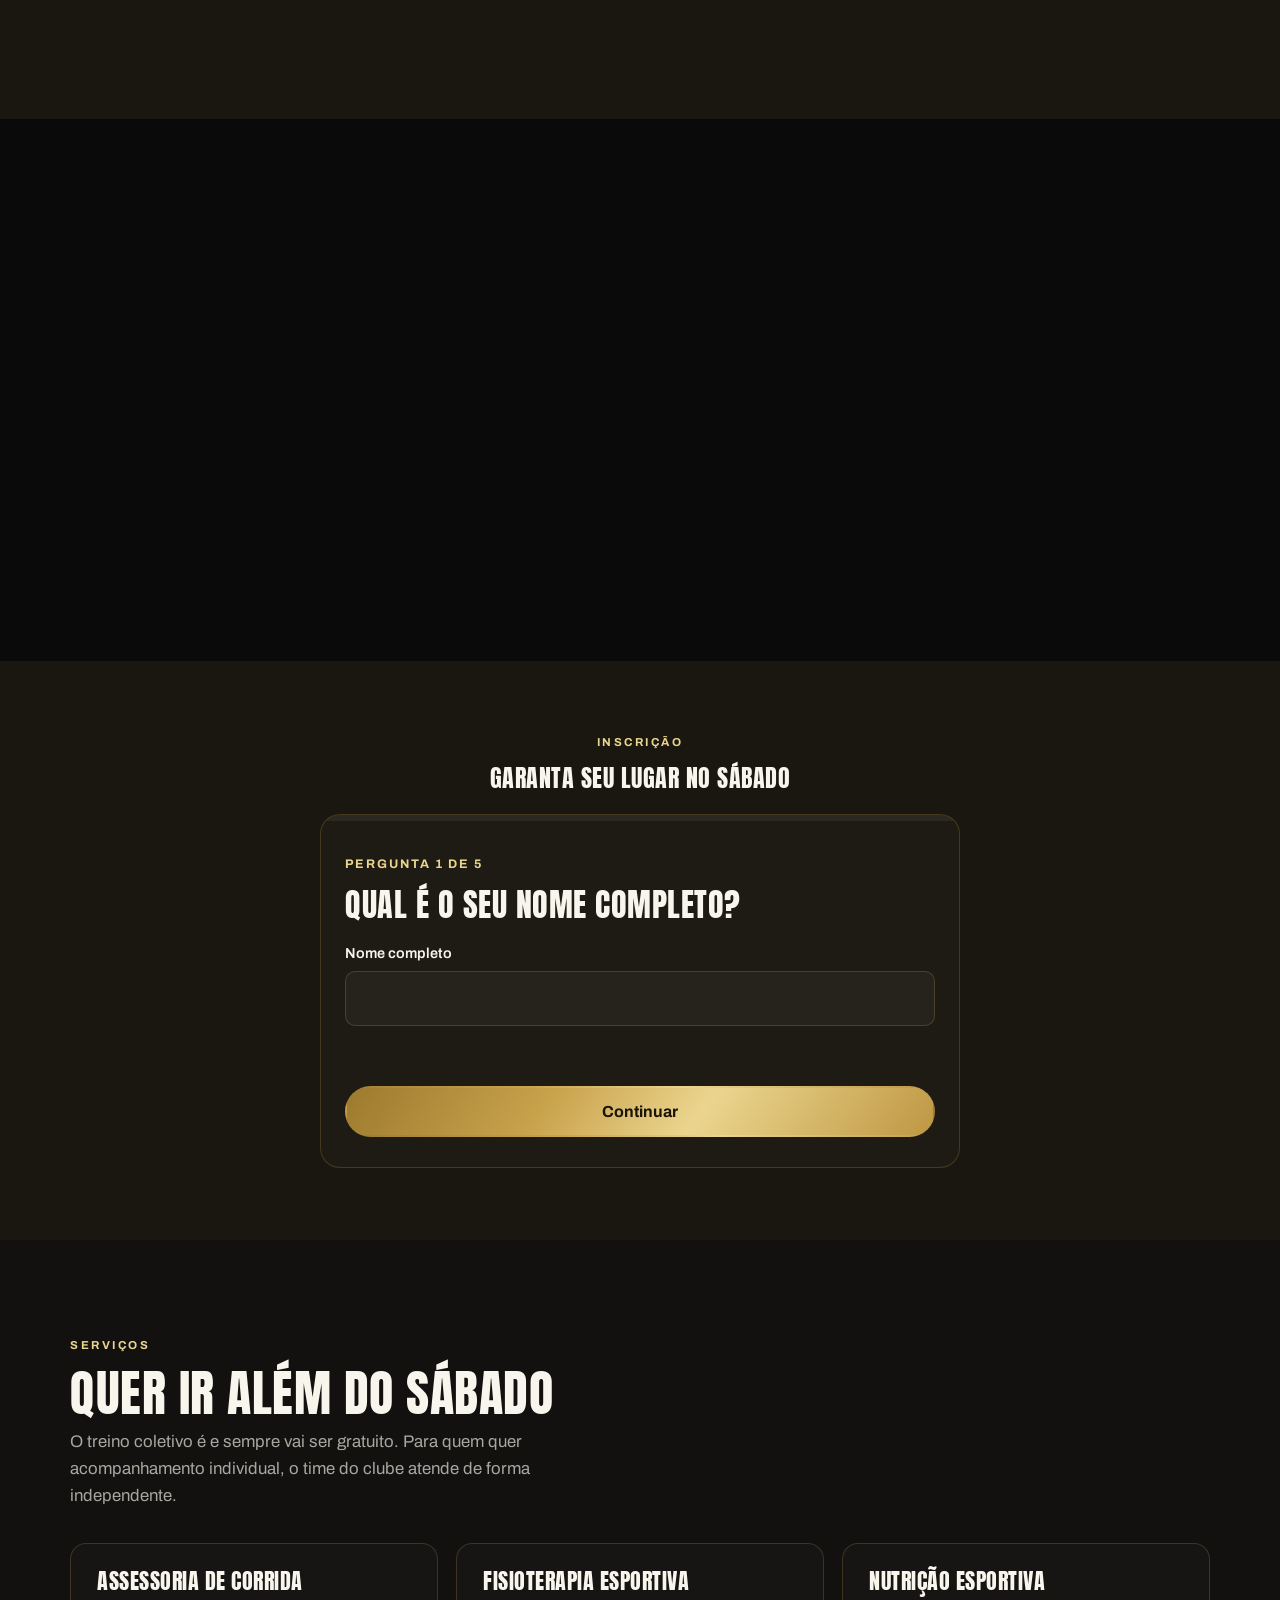
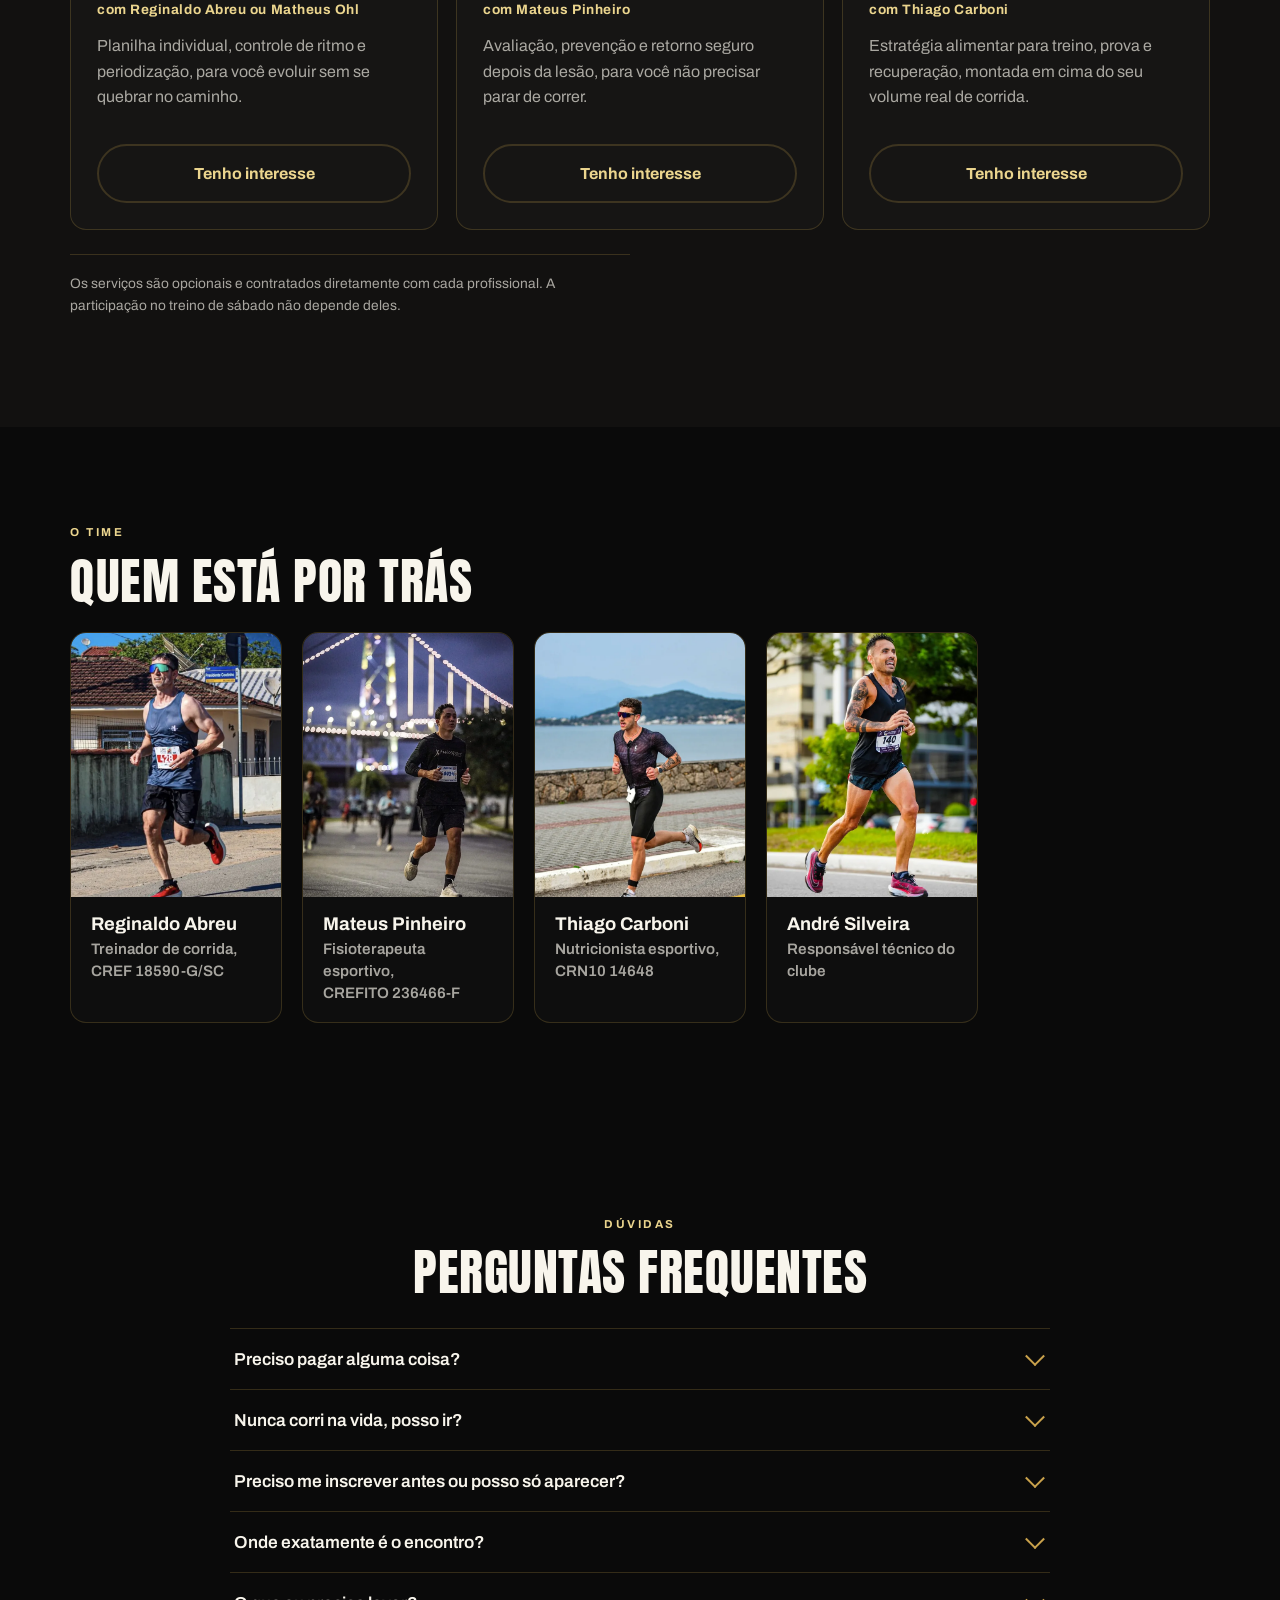
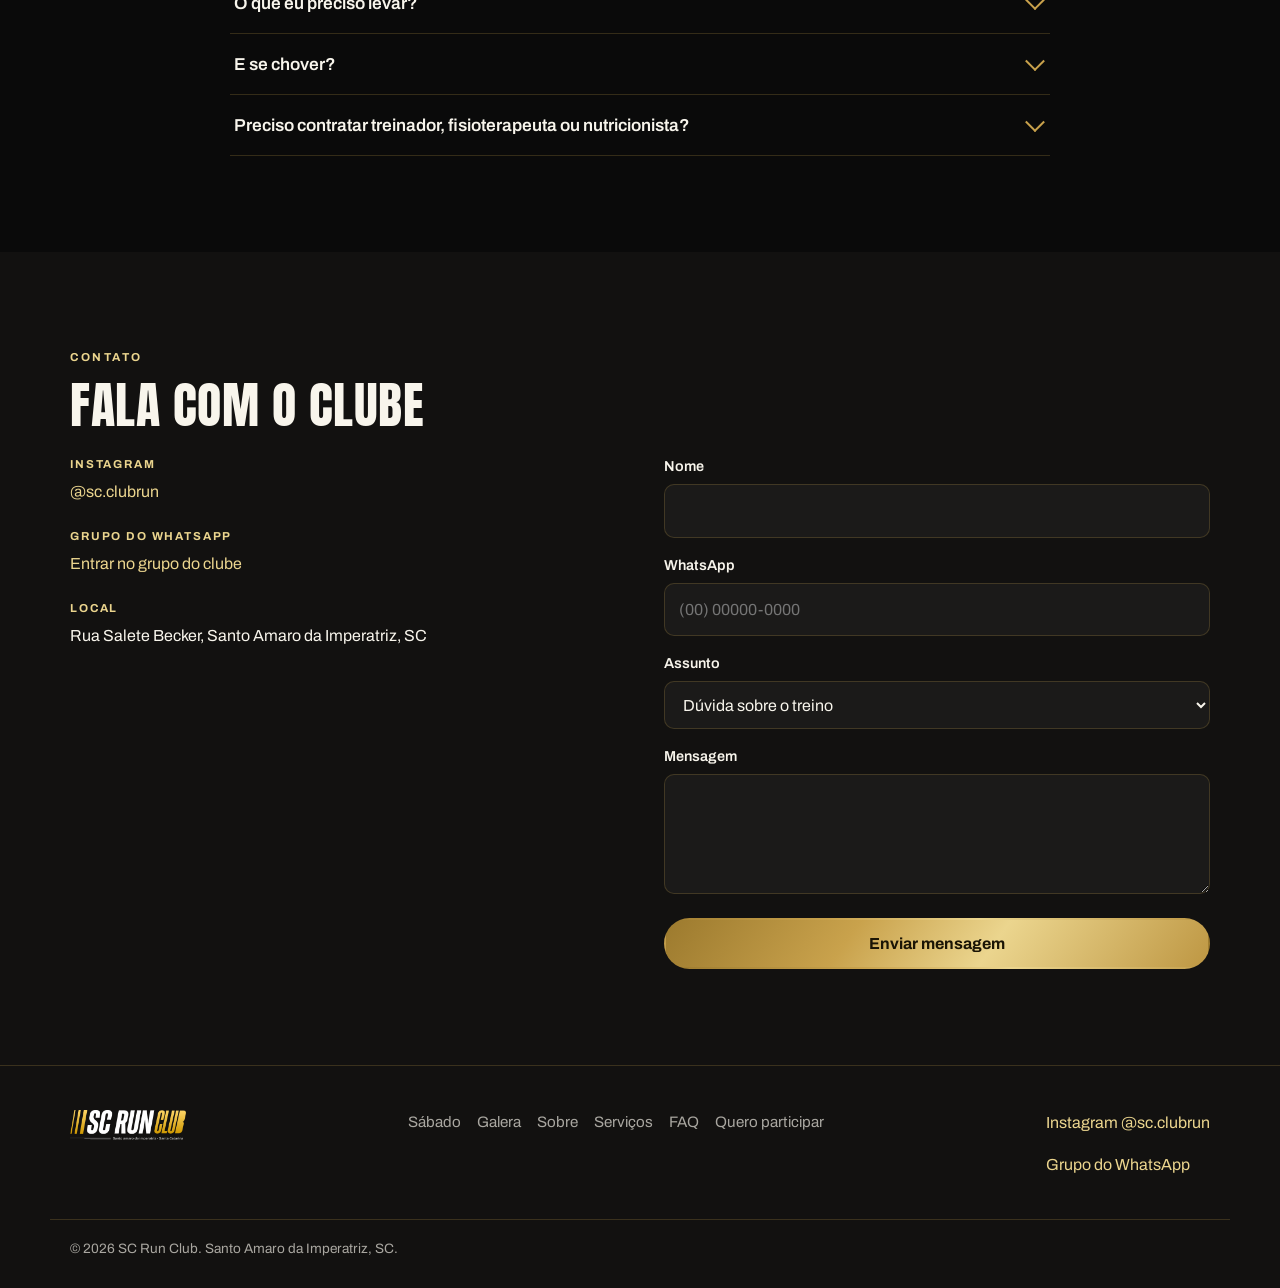
==== commit 09f9be13: "Update running coaching section to include Matheus Ohl with Reginaldo Abreu (6ada03414626a981515c982" ====
--- a/index.html
+++ b/index.html
@@ -395,7 +395,7 @@
       <div class="services-grid reveal">
         <div class="service">
           <h3>Assessoria de corrida</h3>
-          <span class="service__pro">com Reginaldo Abreu</span>
+          <span class="service__pro">com Reginaldo Abreu ou Matheus Ohl</span>
           <p>Planilha individual, controle de ritmo e periodização, para você evoluir sem se quebrar no caminho.</p>
           <a class="btn btn--ghost" href="https://wa.me/5548988040134?text=Oi%20Reginaldo%2C%20vim%20pelo%20SC%20Run%20Club%20e%20quero%20saber%20mais%20sobre%20a%20assessoria%20de%20corrida." target="_blank" rel="noopener noreferrer" data-servico="Assessoria de corrida">Tenho interesse</a>
         </div>
@@ -430,10 +430,10 @@
           </div>
         </article>
         <article class="member">
-          <div class="member__photo"><img src="images/equipe/mateus.webp" alt="Mateus Pinheiro, fisioterapeuta esportivo e treinador de corrida e triathlon do SC Run Club, durante uma prova" loading="lazy" width="868" height="1000" /></div>
+          <div class="member__photo"><img src="images/equipe/mateus.webp" alt="Mateus Pinheiro, fisioterapeuta esportivo do SC Run Club, durante uma prova" loading="lazy" width="868" height="1000" /></div>
           <div class="member__body">
             <h3>Mateus Pinheiro</h3>
-            <p class="member__role">Fisioterapeuta esportivo e treinador de corrida e triathlon, CREFITO&nbsp;236466-F</p>
+            <p class="member__role">Fisioterapeuta esportivo, CREFITO&nbsp;236466-F</p>
           </div>
         </article>
         <article class="member">
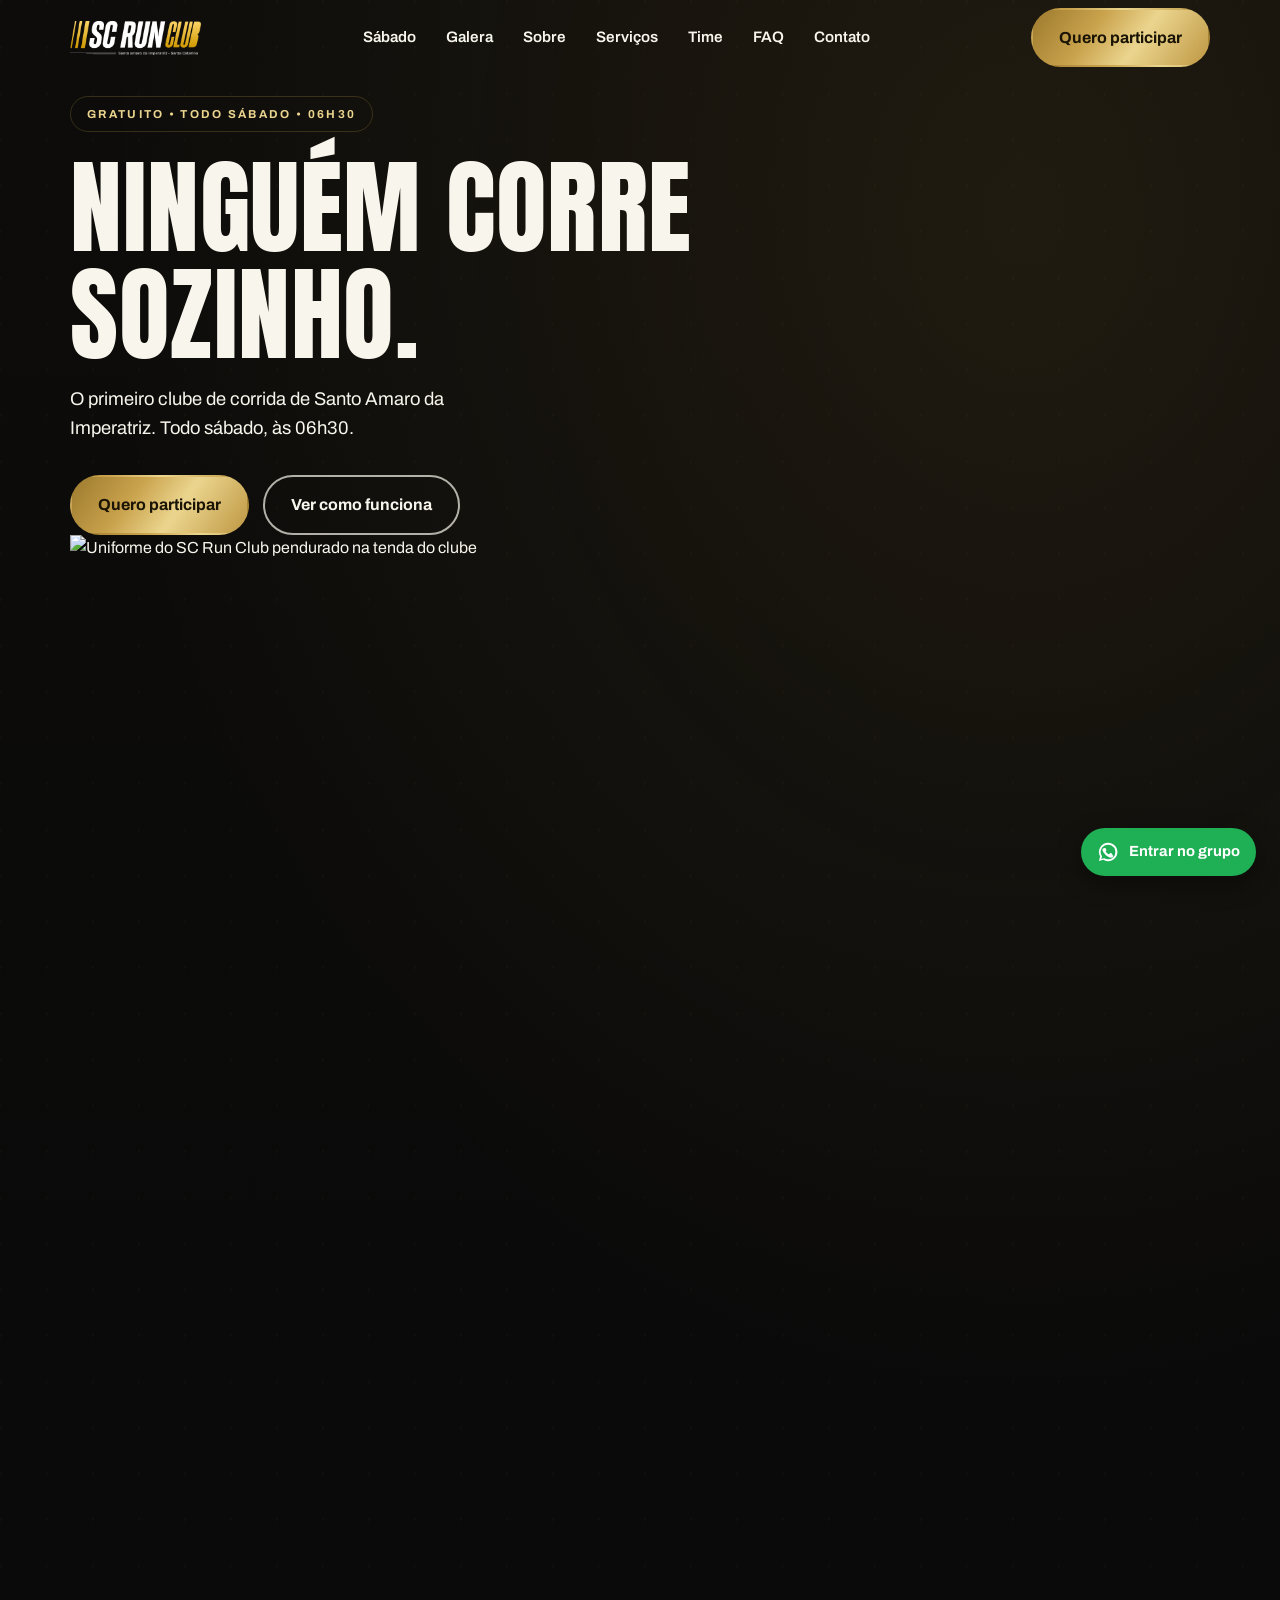
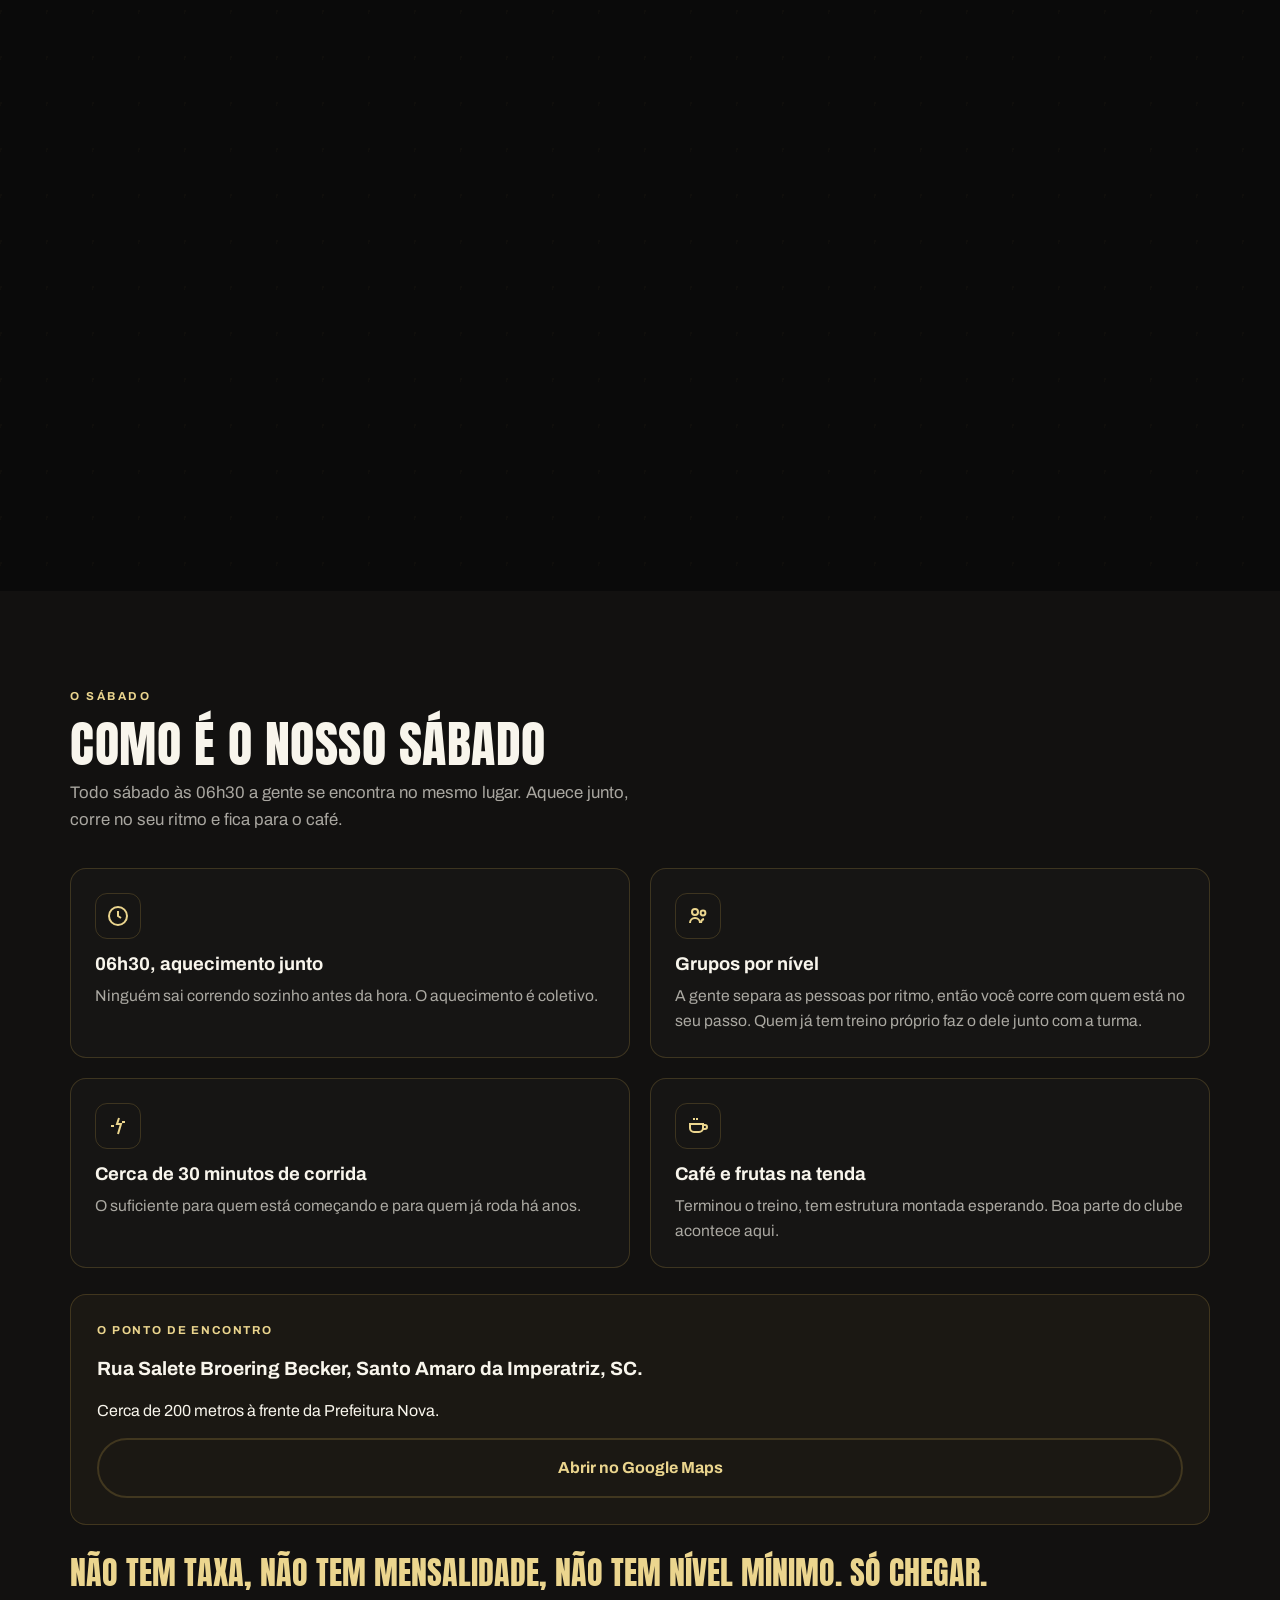
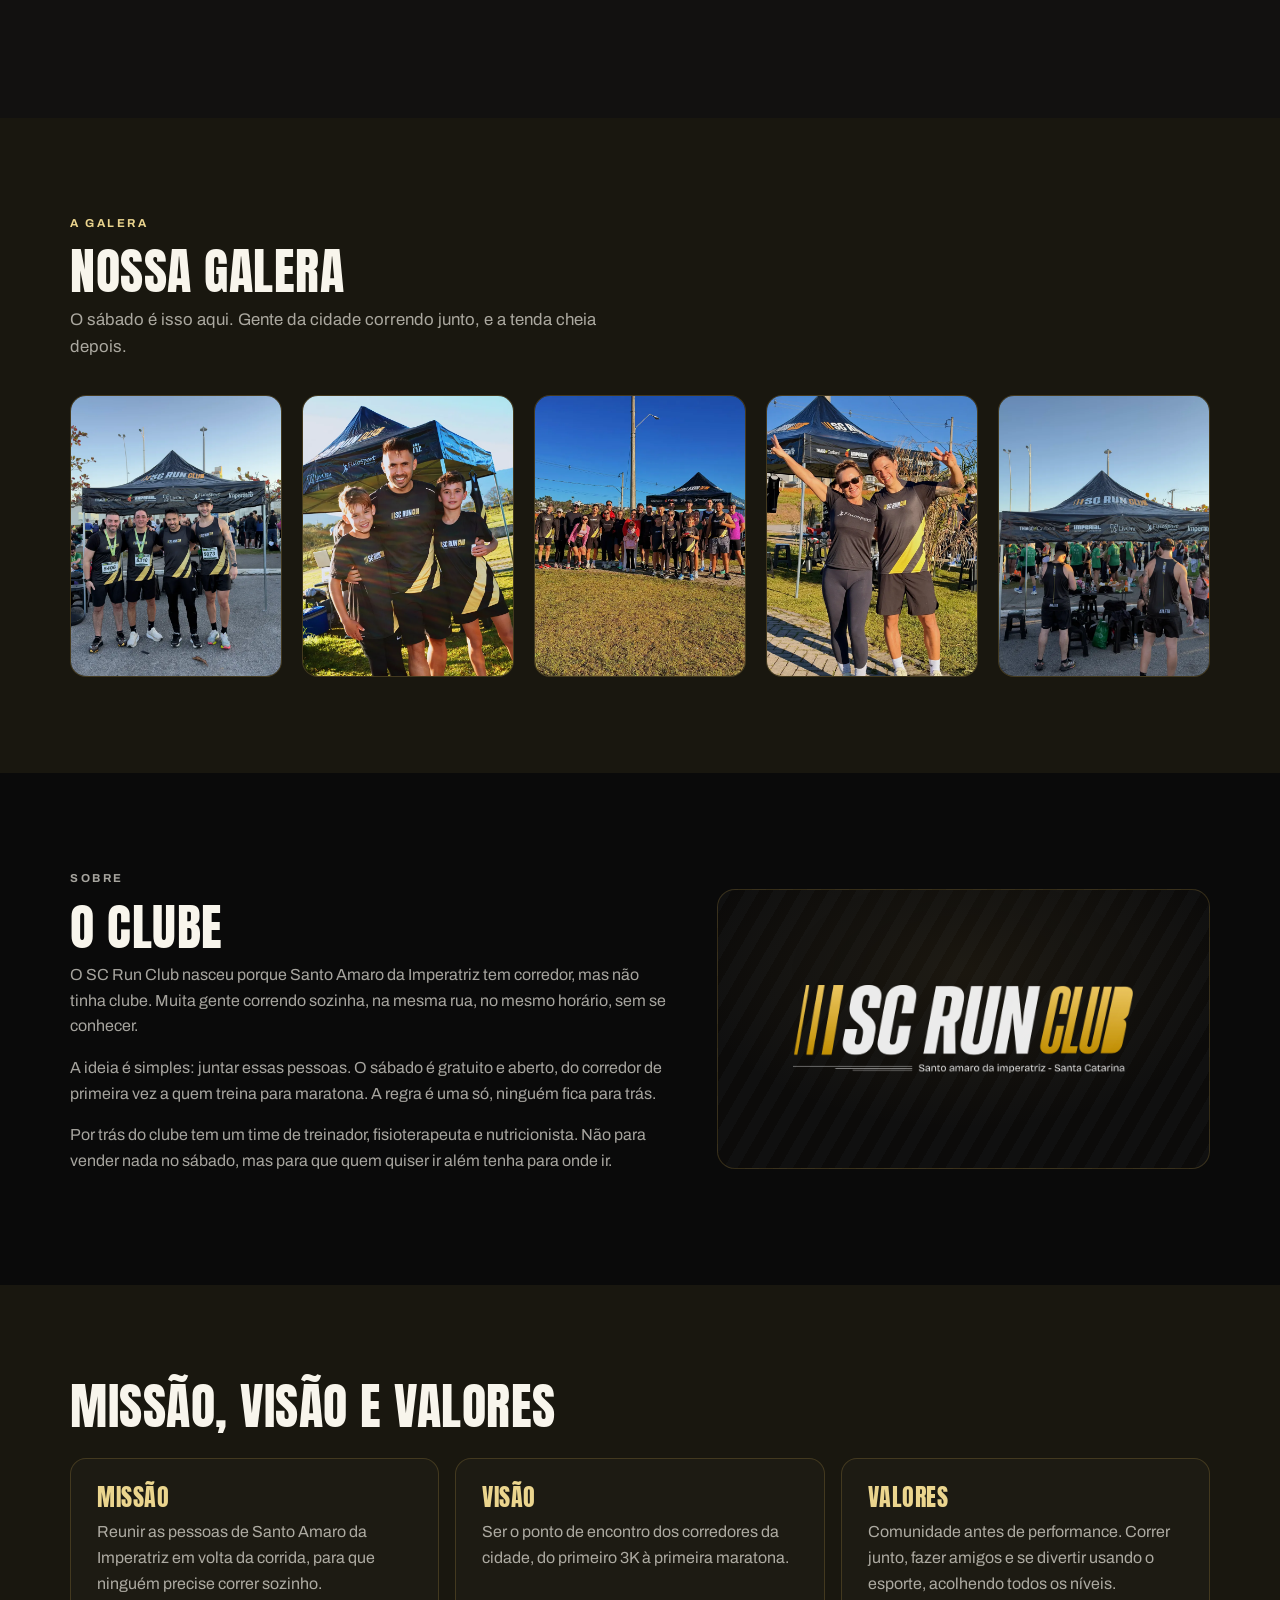
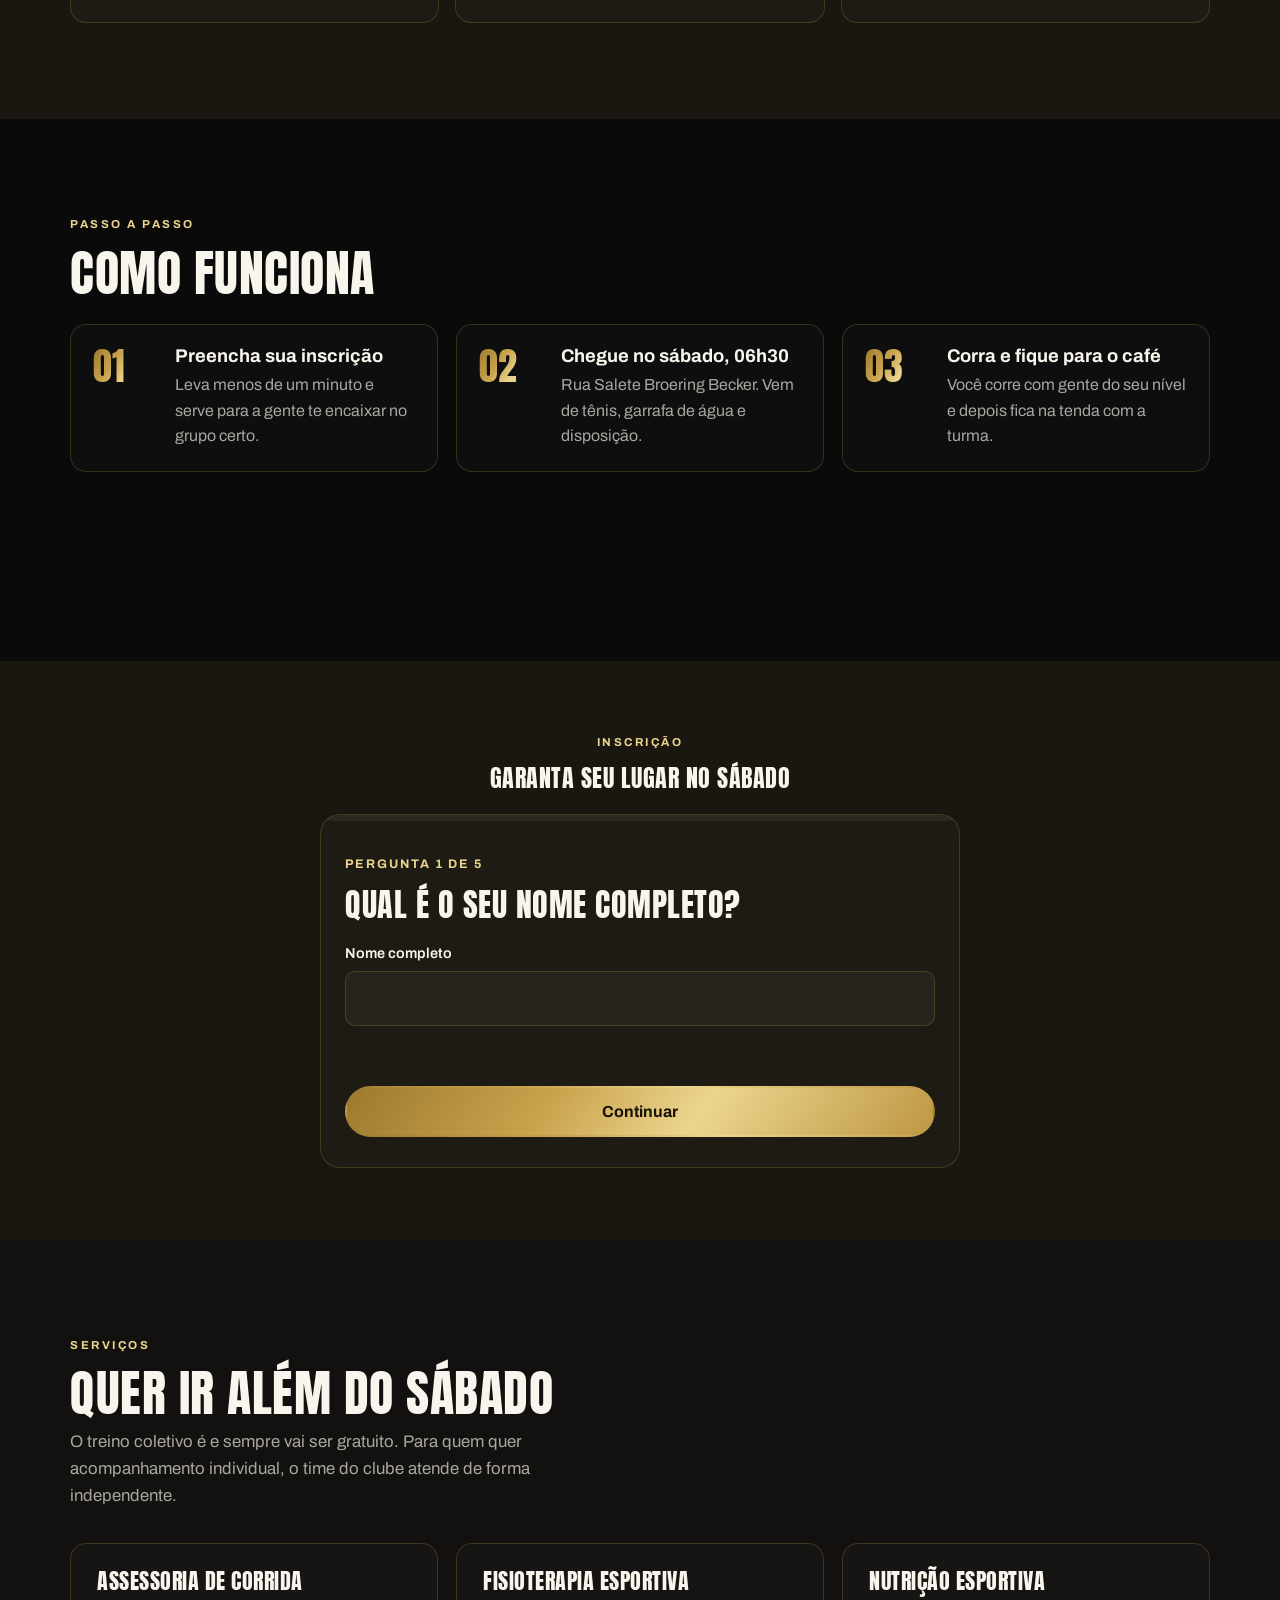
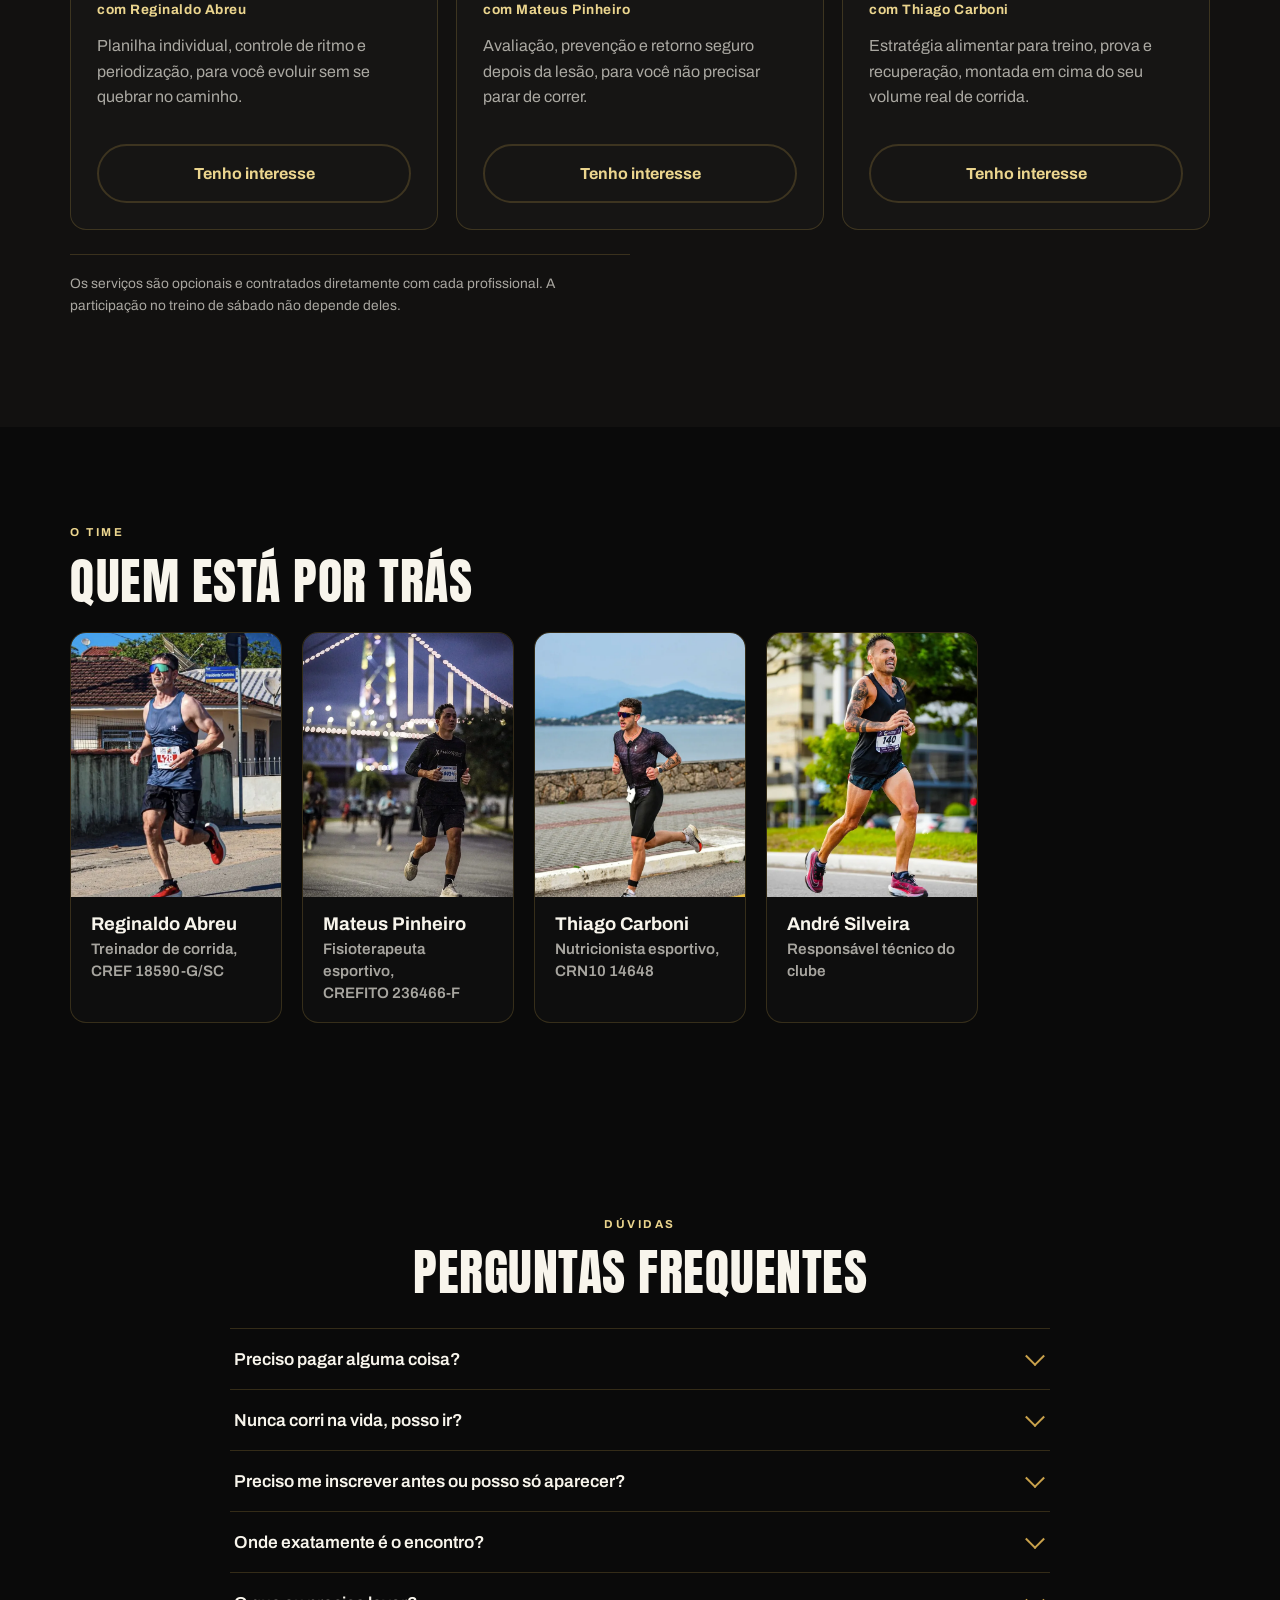
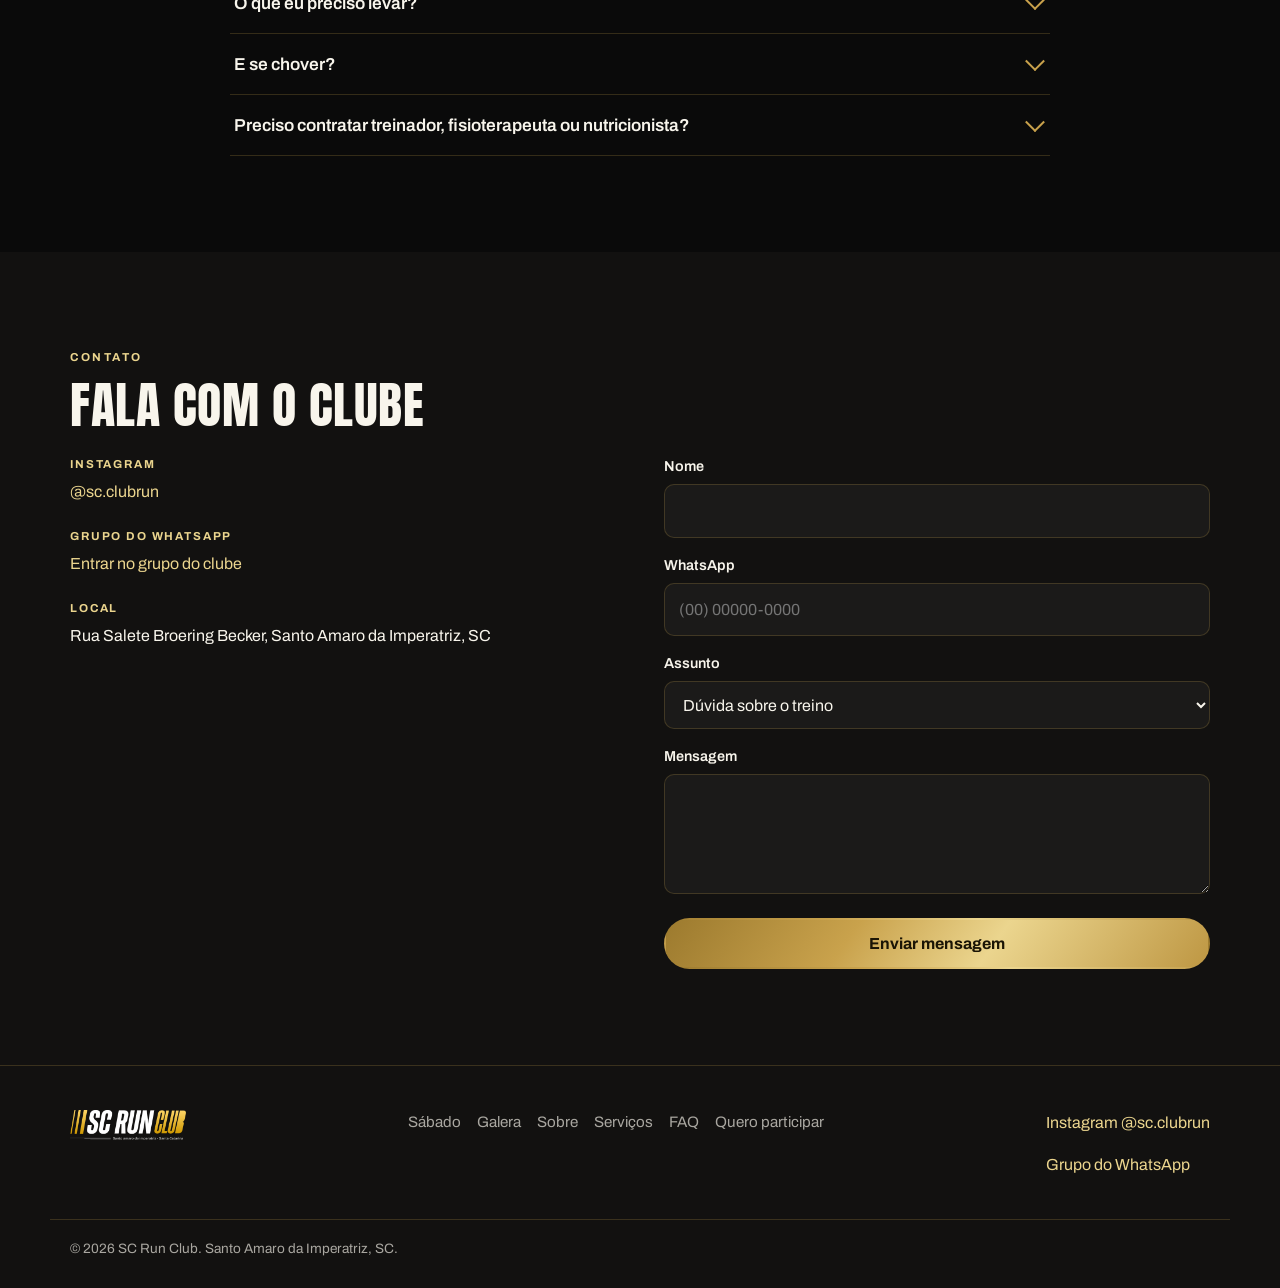
==== commit 565c517d: "Atualizar horário dos encontros do SC Run Club para 06h30 aos sábados (6b06e3139bdf6a2eb7b8bc3a)" ====
--- a/index.html
+++ b/index.html
@@ -4,14 +4,14 @@
   <meta charset="UTF-8" />
   <meta name="viewport" content="width=device-width, initial-scale=1" />
   <title>SC Run Club | Clube de corrida de Santo Amaro da Imperatriz</title>
-  <meta name="description" content="Treino coletivo gratuito todo sábado às 07h30 em Santo Amaro da Imperatriz. Todos os níveis. Ninguém corre sozinho." />
+  <meta name="description" content="Treino coletivo gratuito todo sábado às 06h30 em Santo Amaro da Imperatriz. Todos os níveis. Ninguém corre sozinho." />
   <link rel="icon" type="image/png" href="images/favicon.png" />
 
   <!-- Open Graph -->
   <meta property="og:type" content="website" />
   <meta property="og:site_name" content="SC Run Club" />
   <meta property="og:title" content="SC Run Club | Clube de corrida de Santo Amaro da Imperatriz" />
-  <meta property="og:description" content="Treino coletivo gratuito todo sábado às 07h30 em Santo Amaro da Imperatriz. Todos os níveis. Ninguém corre sozinho." />
+  <meta property="og:description" content="Treino coletivo gratuito todo sábado às 06h30 em Santo Amaro da Imperatriz. Todos os níveis. Ninguém corre sozinho." />
   <meta property="og:url" content="https://scrunclub.netlify.app/" />
   <meta property="og:image" content="https://scrunclub.netlify.app/images/og.webp" />
   <meta property="og:image:width" content="1200" />
@@ -19,7 +19,7 @@
   <meta property="og:locale" content="pt_BR" />
   <meta name="twitter:card" content="summary_large_image" />
   <meta name="twitter:title" content="SC Run Club | Clube de corrida de Santo Amaro da Imperatriz" />
-  <meta name="twitter:description" content="Treino coletivo gratuito todo sábado às 07h30 em Santo Amaro da Imperatriz. Todos os níveis. Ninguém corre sozinho." />
+  <meta name="twitter:description" content="Treino coletivo gratuito todo sábado às 06h30 em Santo Amaro da Imperatriz. Todos os níveis. Ninguém corre sozinho." />
   <meta name="twitter:image" content="https://scrunclub.netlify.app/images/og.webp" />
 
   <!-- Fonts -->
@@ -37,11 +37,11 @@
     "name": "SC Run Club",
     "sport": "Running",
     "url": "https://scrunclub.netlify.app/",
-    "description": "Clube de corrida de Santo Amaro da Imperatriz. Treino coletivo gratuito todo sábado às 07h30.",
+    "description": "Clube de corrida de Santo Amaro da Imperatriz. Treino coletivo gratuito todo sábado às 06h30.",
     "sameAs": ["https://www.instagram.com/sc.clubrun/"],
     "address": {
       "@type": "PostalAddress",
-      "streetAddress": "Rua Salete Becker",
+      "streetAddress": "Rua Salete Broering Becker",
       "addressLocality": "Santo Amaro da Imperatriz",
       "addressRegion": "SC",
       "addressCountry": "BR"
@@ -49,7 +49,7 @@
     "openingHoursSpecification": {
       "@type": "OpeningHoursSpecification",
       "dayOfWeek": "Saturday",
-      "opens": "07:30"
+      "opens": "06:30"
     }
   }
   </script>
@@ -98,9 +98,9 @@
     <div class="container">
       <div class="hero__grid">
         <div class="hero__copy">
-          <span class="badge">GRATUITO • TODO SÁBADO • 07H30</span>
+          <span class="badge">GRATUITO • TODO SÁBADO • 06H30</span>
           <h1 id="hero-title">NINGUÉM CORRE SOZINHO.</h1>
-          <p class="hero__sub">O primeiro clube de corrida de Santo Amaro da Imperatriz. Todo sábado, às 07h30.</p>
+          <p class="hero__sub">O primeiro clube de corrida de Santo Amaro da Imperatriz. Todo sábado, às 06h30.</p>
           <div class="hero__actions">
             <a class="btn btn--gold" href="#quiz">Quero participar</a>
             <a class="btn btn--outline" href="#sabado">Ver como funciona</a>
@@ -119,12 +119,12 @@
       <div class="reveal">
         <p class="eyebrow">O sábado</p>
         <h2 id="sabado-title">Como é o nosso sábado</h2>
-        <p class="lead">Todo sábado às 07h30 a gente se encontra no mesmo lugar. Aquece junto, corre no seu ritmo e fica para o café.</p>
+        <p class="lead">Todo sábado às 06h30 a gente se encontra no mesmo lugar. Aquece junto, corre no seu ritmo e fica para o café.</p>
       </div>
       <div class="grid-2 reveal">
         <div class="feature">
           <span class="feature__icon" aria-hidden="true"><svg viewBox="0 0 24 24" fill="none" stroke="currentColor" stroke-width="2"><circle cx="12" cy="12" r="9"/><path d="M12 7v5l3 2"/></svg></span>
-          <h3>07h30, aquecimento junto</h3>
+          <h3>06h30, aquecimento junto</h3>
           <p>Ninguém sai correndo sozinho antes da hora. O aquecimento é coletivo.</p>
         </div>
         <div class="feature">
@@ -146,9 +146,9 @@
 
       <div class="local reveal">
         <span class="local__label">O ponto de encontro</span>
-        <strong>Rua Salete Becker, Santo Amaro da Imperatriz, SC.</strong>
-        <span>Em frente ao terreno da nova prefeitura.</span>
-        <a class="btn btn--ghost" href="https://www.google.com/maps/search/?api=1&query=Rua+Salete+Becker,+Santo+Amaro+da+Imperatriz,+SC" target="_blank" rel="noopener">Abrir no Google Maps</a>
+        <strong>Rua Salete Broering Becker, Santo Amaro da Imperatriz, SC.</strong>
+        <span>Cerca de 200 metros à frente da Prefeitura Nova.</span>
+        <a class="btn btn--ghost" href="https://www.google.com/maps/search/?api=1&query=Rua+Salete+Broering+Becker,+Santo+Amaro+da+Imperatriz,+SC" target="_blank" rel="noopener">Abrir no Google Maps</a>
       </div>
 
       <p class="closing reveal">Não tem taxa, não tem mensalidade, não tem nível mínimo. Só chegar.</p>
@@ -258,7 +258,7 @@
         </div>
         <div class="step">
           <span class="step__num">02</span>
-          <div><h3>Chegue no sábado, 07h30</h3><p>Rua Salete Becker. Vem de tênis, garrafa de água e disposição.</p></div>
+          <div><h3>Chegue no sábado, 06h30</h3><p>Rua Salete Broering Becker. Vem de tênis, garrafa de água e disposição.</p></div>
         </div>
         <div class="step">
           <span class="step__num">03</span>
@@ -375,10 +375,10 @@
           <div class="quiz__screen quiz__done">
             <span class="check" aria-hidden="true"><svg viewBox="0 0 24 24" fill="none" stroke="currentColor" stroke-width="3"><path d="M5 13l4 4L19 7"/></svg></span>
             <h2>Inscrição feita.</h2>
-            <p>Te esperamos no sábado, 07h30, na Rua Salete Becker.</p>
+            <p>Te esperamos no sábado, 06h30, na Rua Salete Broering Becker.</p>
             <div class="actions">
               <a class="btn btn--gold" href="https://chat.whatsapp.com/HPYxeoswQMVCVlk2EjRVwb?s=sh&p=i&ilr=2&amv=2" target="_blank" rel="noopener">Entrar no grupo do WhatsApp</a>
-              <a class="btn btn--outline" href="https://www.google.com/maps/search/?api=1&query=Rua+Salete+Becker,+Santo+Amaro+da+Imperatriz,+SC" target="_blank" rel="noopener">Abrir no Google Maps</a>
+              <a class="btn btn--outline" href="https://www.google.com/maps/search/?api=1&query=Rua+Salete+Broering+Becker,+Santo+Amaro+da+Imperatriz,+SC" target="_blank" rel="noopener">Abrir no Google Maps</a>
             </div>
           </div>
         </form>
@@ -395,7 +395,7 @@
       <div class="services-grid reveal">
         <div class="service">
           <h3>Assessoria de corrida</h3>
-          <span class="service__pro">com Reginaldo Abreu ou Matheus Ohl</span>
+          <span class="service__pro">com Reginaldo Abreu</span>
           <p>Planilha individual, controle de ritmo e periodização, para você evoluir sem se quebrar no caminho.</p>
           <a class="btn btn--ghost" href="https://wa.me/5548988040134?text=Oi%20Reginaldo%2C%20vim%20pelo%20SC%20Run%20Club%20e%20quero%20saber%20mais%20sobre%20a%20assessoria%20de%20corrida." target="_blank" rel="noopener noreferrer" data-servico="Assessoria de corrida">Tenho interesse</a>
         </div>
@@ -495,7 +495,7 @@
         </div>
         <div class="faq__item">
           <button class="faq__q" aria-expanded="false" aria-controls="faq-4" id="faqb-4">Onde exatamente é o encontro?</button>
-          <div class="faq__a" id="faq-4" role="region" aria-labelledby="faqb-4"><div>Rua Salete Becker, Santo Amaro da Imperatriz, em frente ao terreno da nova prefeitura. Sempre no mesmo lugar, todo sábado às 07h30.</div></div>
+          <div class="faq__a" id="faq-4" role="region" aria-labelledby="faqb-4"><div>Rua Salete Broering Becker, Santo Amaro da Imperatriz, SC, cerca de 200 metros à frente da Prefeitura Nova. Sempre no mesmo lugar, todo sábado às 06h30.</div></div>
         </div>
         <div class="faq__item">
           <button class="faq__q" aria-expanded="false" aria-controls="faq-5" id="faqb-5">O que eu preciso levar?</button>
@@ -530,7 +530,7 @@
           </div>
           <div class="contact__block">
             <p class="label">Local</p>
-            <span>Rua Salete Becker, Santo Amaro da Imperatriz, SC</span>
+            <span>Rua Salete Broering Becker, Santo Amaro da Imperatriz, SC</span>
           </div>
         </div>
         <form name="contato" method="POST" data-netlify="true" netlify-honeypot="bot-field-contato" class="contact__form">
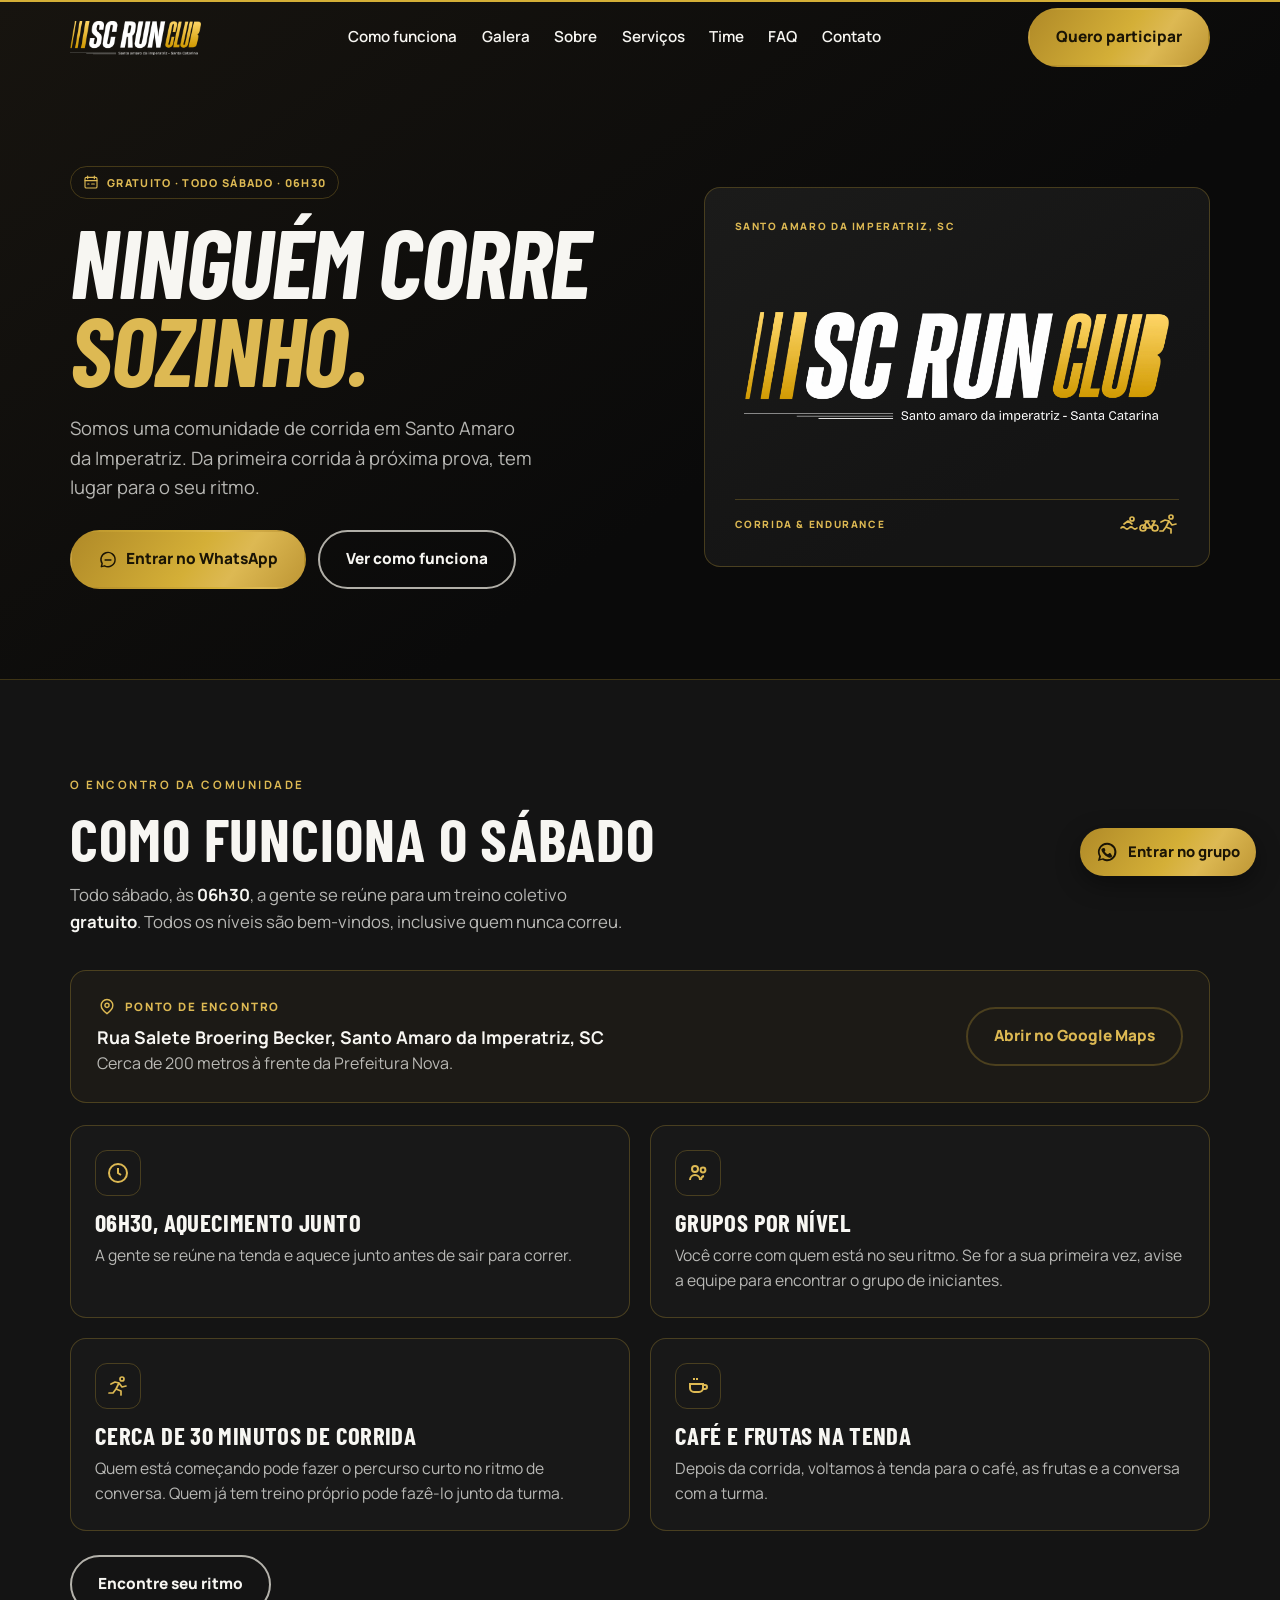
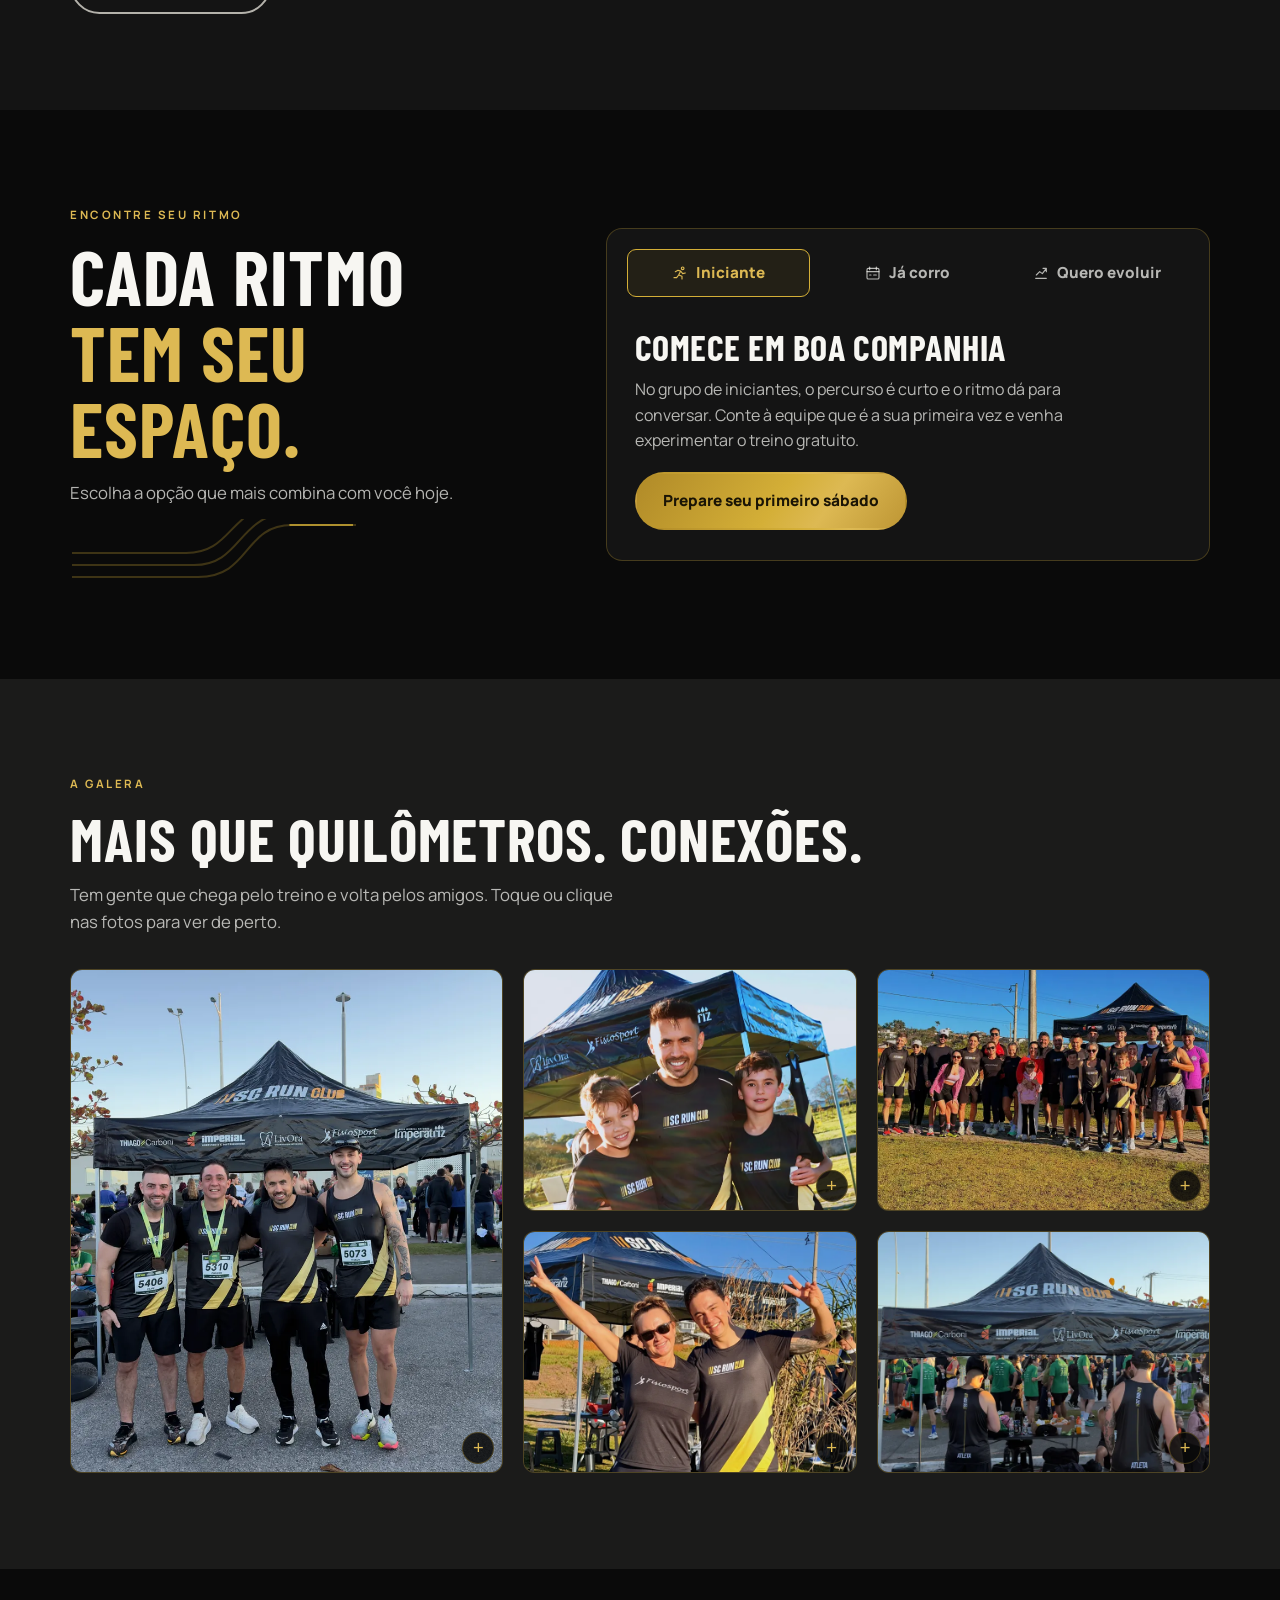
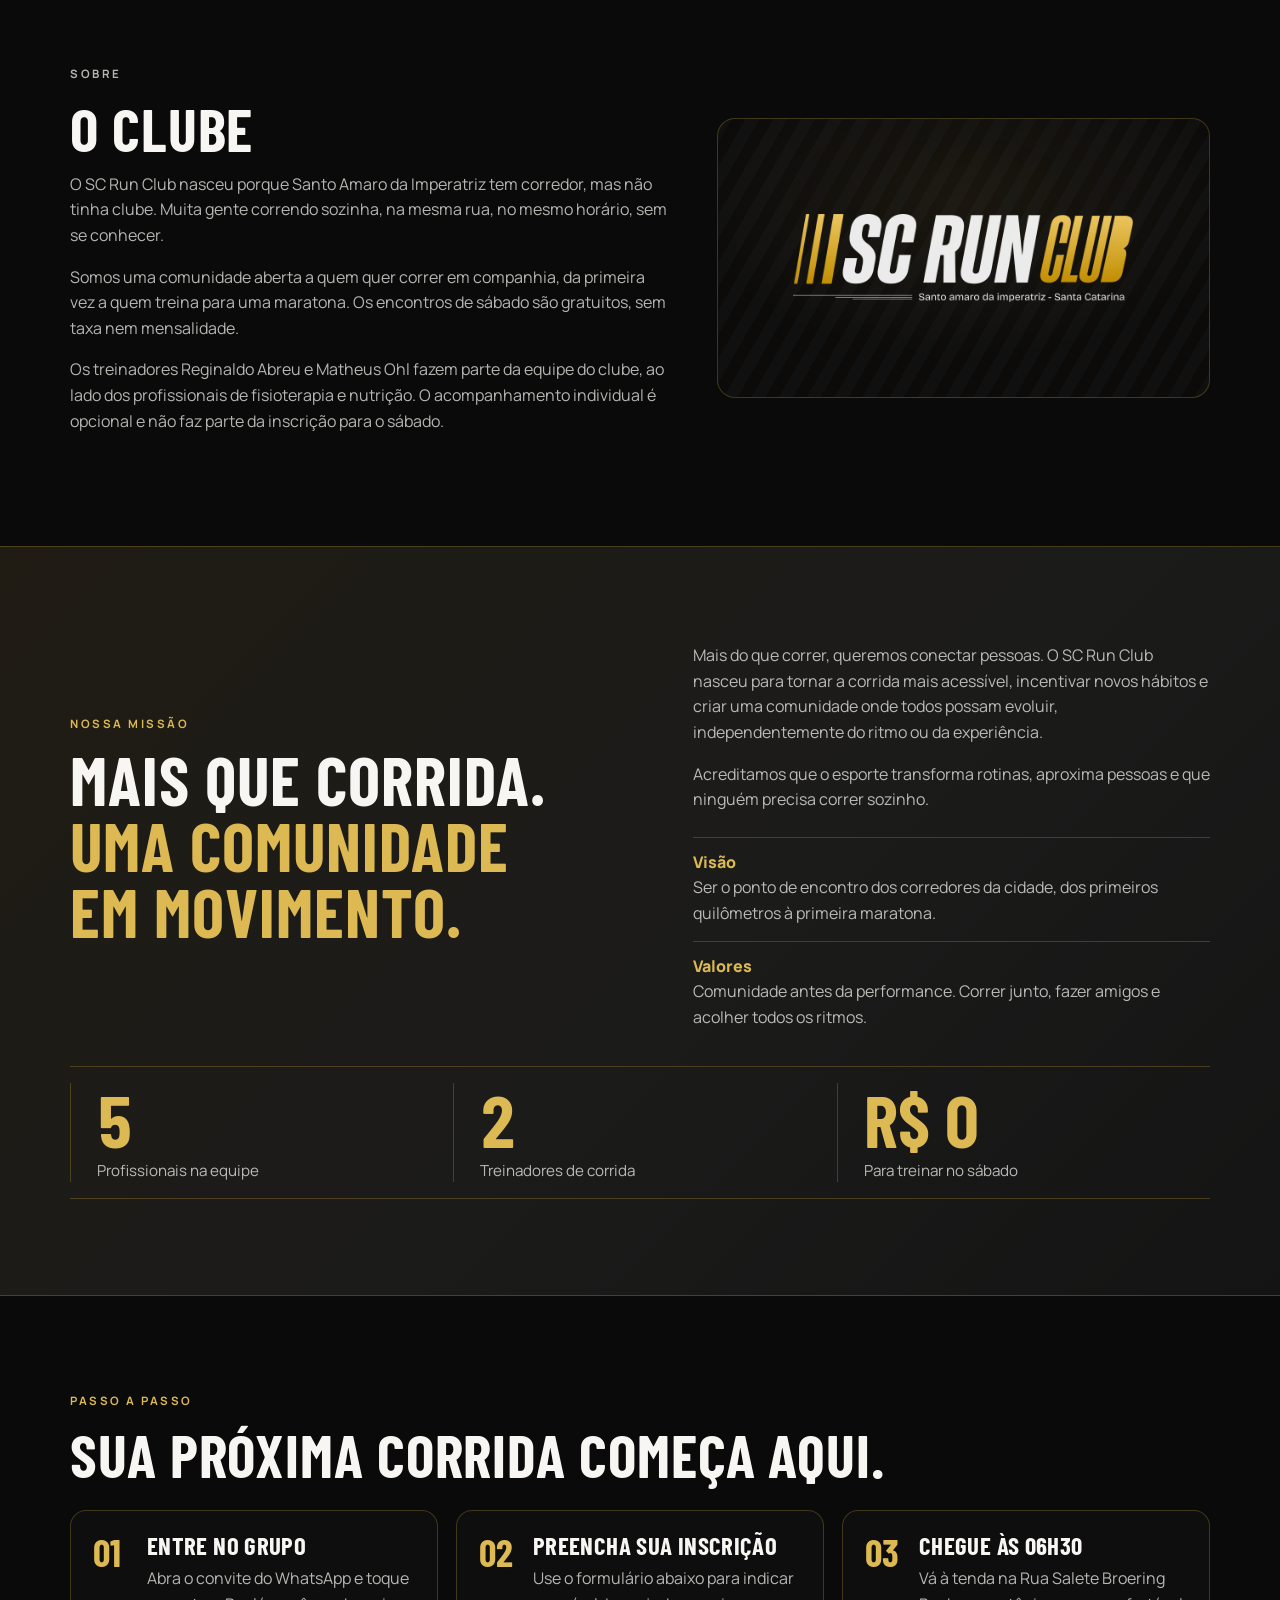
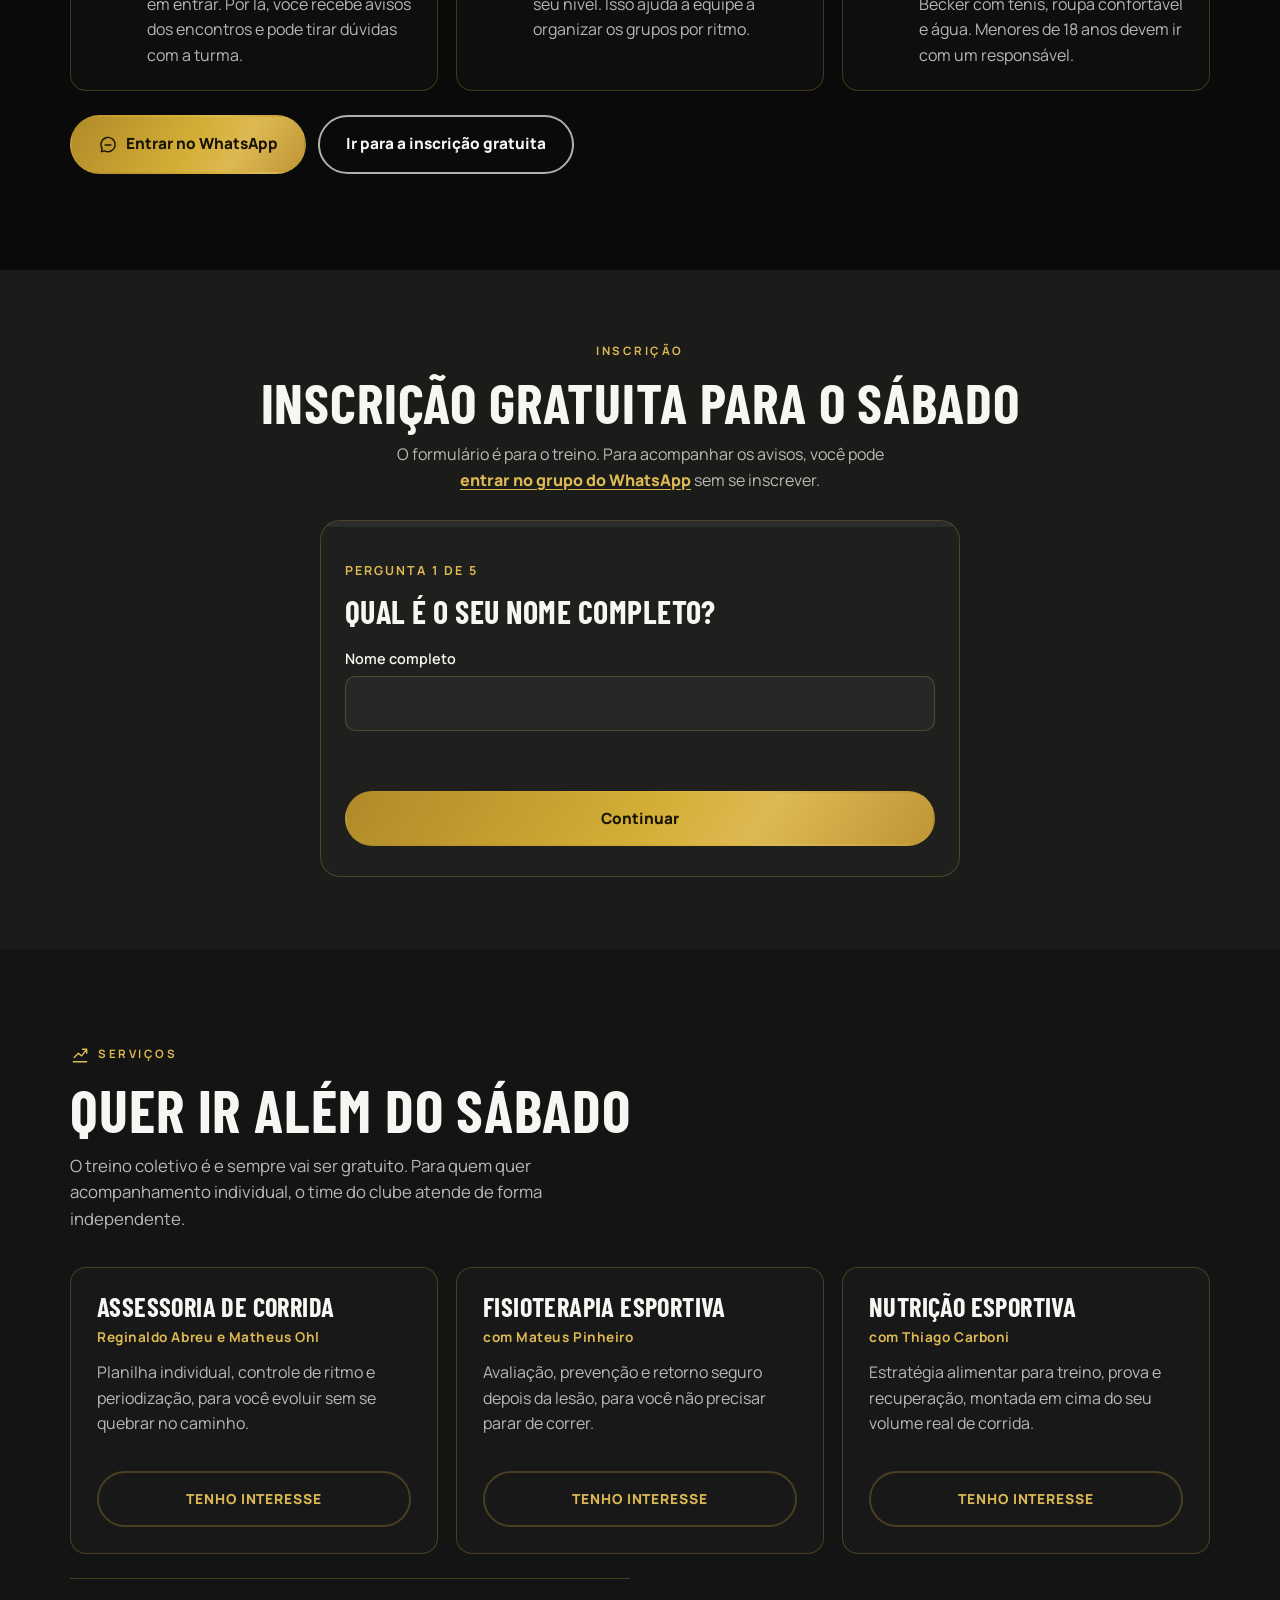
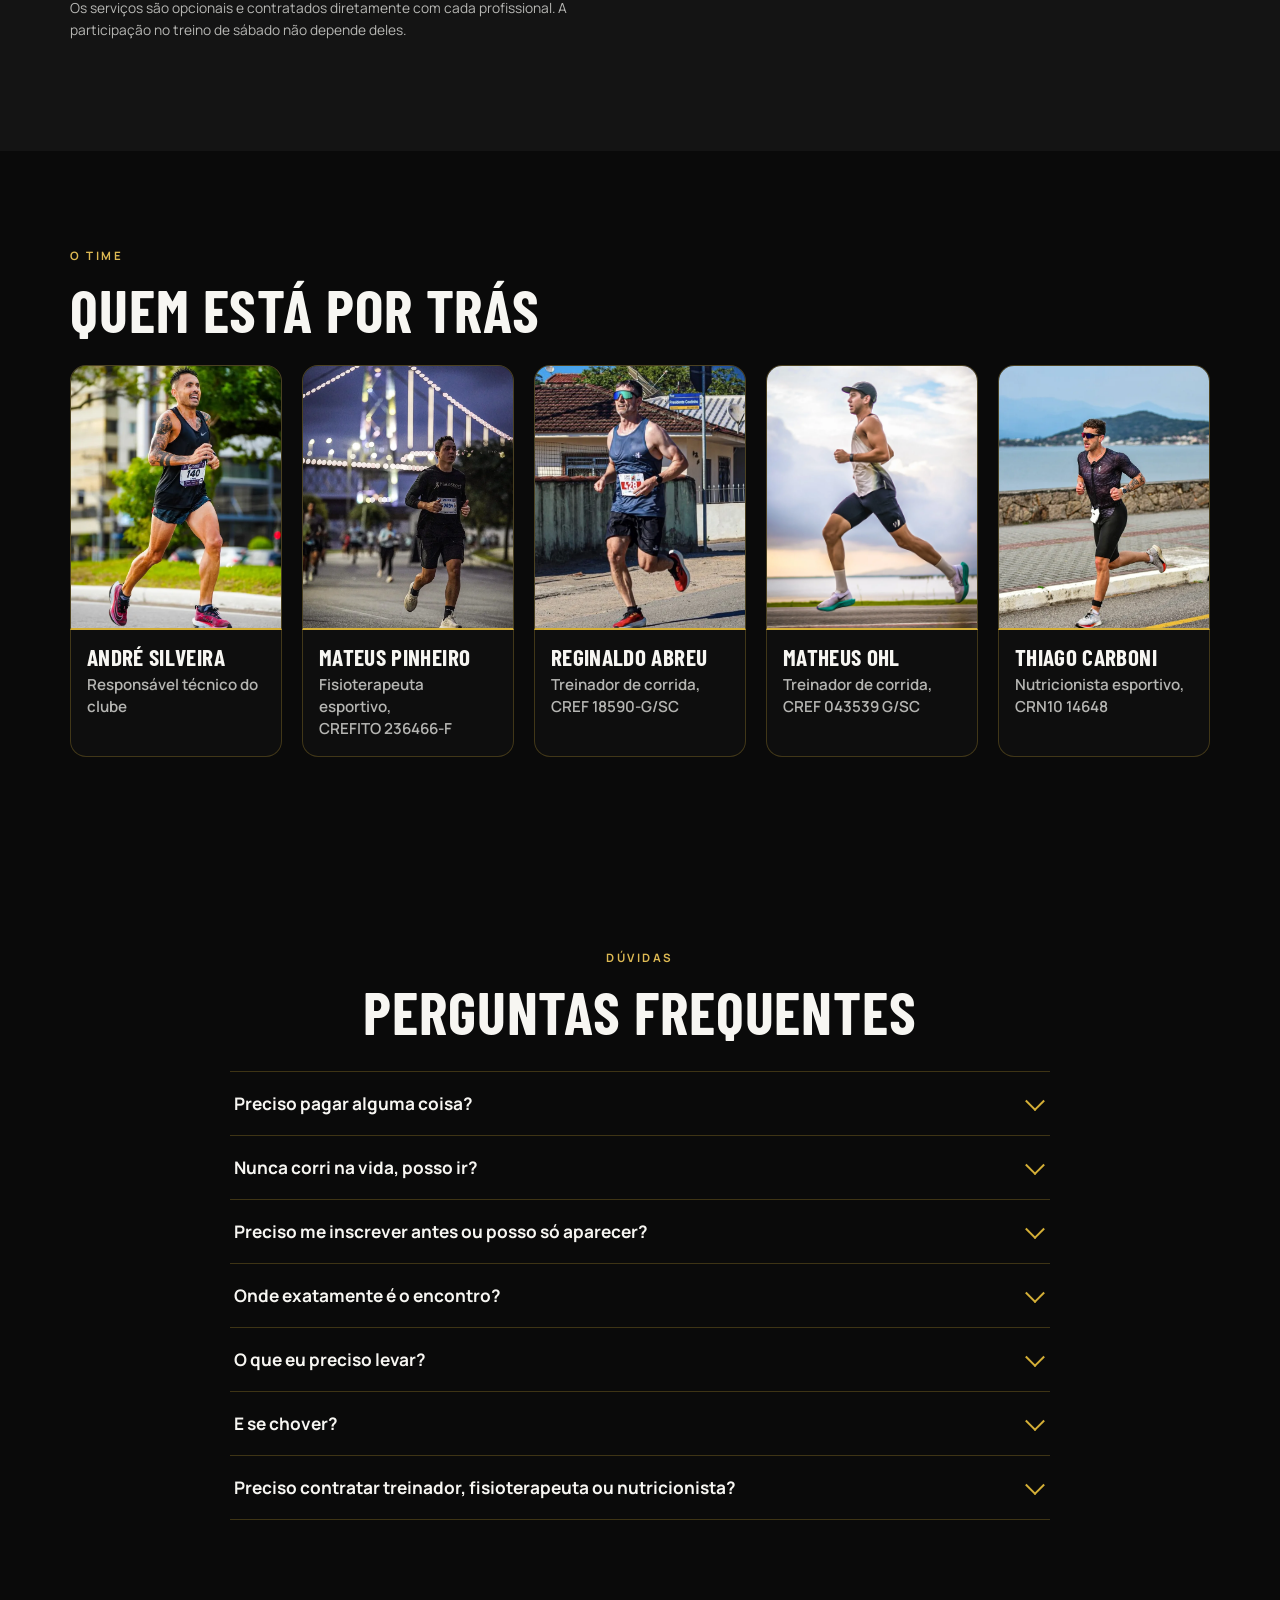
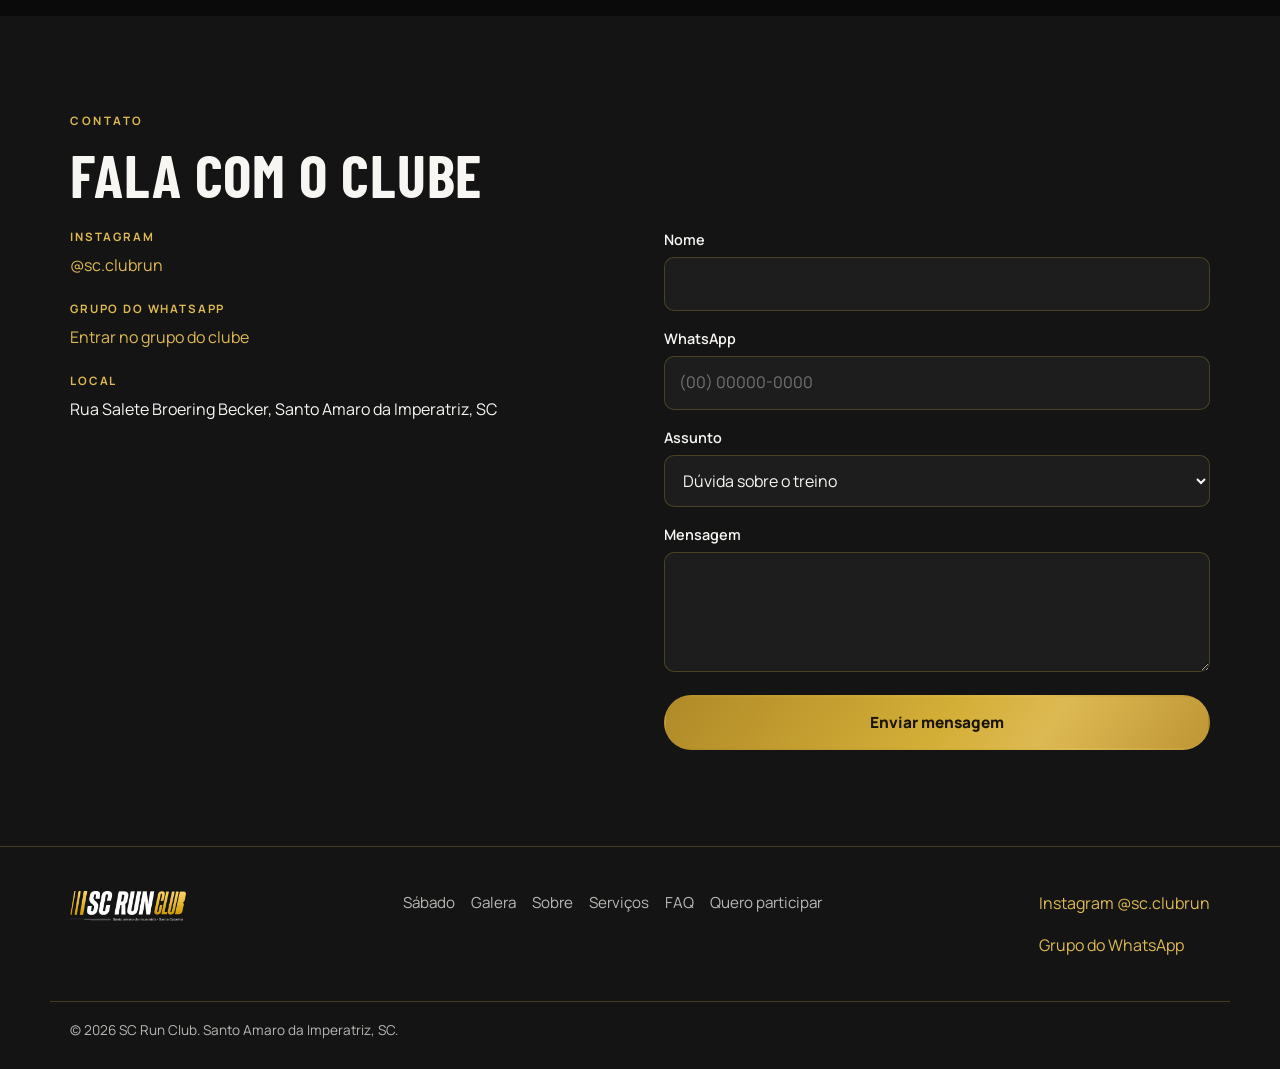
==== commit 77c0d127: "Adjustments and improvements for SC Run Club website (6b06e551dc15a13f59ac148c)" ====
--- a/index.html
+++ b/index.html
@@ -25,7 +25,7 @@
   <!-- Fonts -->
   <link rel="preconnect" href="https://fonts.googleapis.com" />
   <link rel="preconnect" href="https://fonts.gstatic.com" crossorigin />
-  <link href="https://fonts.googleapis.com/css2?family=Anton&family=Archivo:wght@400;500;600;700&display=swap" rel="stylesheet" />
+  <link href="https://fonts.googleapis.com/css2?family=Barlow+Condensed:ital,wght@0,700;1,700&amp;family=Manrope:wght@400..800&amp;display=swap" rel="stylesheet" />
 
   <link rel="stylesheet" href="css/style.css" />
 
@@ -55,6 +55,15 @@
   </script>
 </head>
 <body>
+  <svg class="icon-library" xmlns="http://www.w3.org/2000/svg" aria-hidden="true" focusable="false">
+    <symbol id="icon-calendar" viewBox="0 0 24 24"><rect x="3" y="5" width="18" height="16" rx="2"/><path d="M7 3v4m10-4v4M3 10h18m-14 5h2m4 0h4"/></symbol>
+    <symbol id="icon-pin" viewBox="0 0 24 24"><path d="M19 10c0 5-7 10-7 10s-7-5-7-10a7 7 0 1 1 14 0Z"/><circle cx="12" cy="10" r="2.5"/></symbol>
+    <symbol id="icon-run" viewBox="0 0 24 24"><circle cx="16" cy="5" r="2"/><path d="m5 10 4-2 4 1 3 4 4-1m-7-3-3 6 5 2v4m-5-6-3 4H3"/></symbol>
+    <symbol id="icon-progress" viewBox="0 0 24 24"><path d="M4 20h16M5 15l5-5 4 3 6-8m-5 0h5v5"/></symbol>
+    <symbol id="icon-chat" viewBox="0 0 24 24"><path d="M20.5 11.5a8.5 8.5 0 0 1-12.6 7.5L4 20l1-3.8a8.5 8.5 0 1 1 15.5-4.7Z"/><path d="M8.5 12h7"/></symbol>
+    <symbol id="icon-triathlon" viewBox="0 0 60 24"><circle cx="13" cy="7" r="2"/><path d="m5 12 4-3 4 3M2 16q2-2 4 0t4 0t4 0t4 0"/><circle cx="24" cy="16" r="3"/><circle cx="36" cy="16" r="3"/><path d="m24 16 4-7 4 7h-8m8 0 4-7h-3M26 9h4"/><circle cx="52" cy="5" r="2"/><path d="m42 10 4-2 4 1 3 4 4-1m-7-3-3 6 5 2v4m-5-6-3 4h-3"/></symbol>
+  </svg>
+  <div class="reading-progress" aria-hidden="true"></div>
 
   <!-- ============ HEADER ============ -->
   <header class="header" id="topo">
@@ -63,7 +72,7 @@
         <img src="images/logo.webp" alt="SC Run Club, Santo Amaro da Imperatriz, Santa Catarina" width="200" height="52" />
       </a>
       <nav class="nav" aria-label="Navegação principal">
-        <a href="#sabado">Sábado</a>
+        <a href="#sabado">Como funciona</a>
         <a href="#galera">Galera</a>
         <a href="#sobre">Sobre</a>
         <a href="#servicos">Serviços</a>
@@ -80,7 +89,7 @@
   </header>
 
   <nav class="mobile-nav" id="mobile-nav" aria-label="Navegação mobile">
-    <a href="#sabado">Sábado</a>
+    <a href="#sabado">Como funciona</a>
     <a href="#galera">Galera</a>
     <a href="#sobre">Sobre</a>
     <a href="#servicos">Serviços</a>
@@ -98,16 +107,18 @@
     <div class="container">
       <div class="hero__grid">
         <div class="hero__copy">
-          <span class="badge">GRATUITO • TODO SÁBADO • 06H30</span>
-          <h1 id="hero-title">NINGUÉM CORRE SOZINHO.</h1>
-          <p class="hero__sub">O primeiro clube de corrida de Santo Amaro da Imperatriz. Todo sábado, às 06h30.</p>
+          <span class="badge"><svg class="icon" aria-hidden="true"><use href="#icon-calendar"/></svg> Gratuito · Todo sábado · 06h30</span>
+          <h1 id="hero-title">Ninguém corre <span>sozinho.</span></h1>
+          <p class="hero__sub">Somos uma comunidade de corrida em Santo Amaro da Imperatriz. Da primeira corrida à próxima prova, tem lugar para o seu ritmo.</p>
           <div class="hero__actions">
-            <a class="btn btn--gold" href="#quiz">Quero participar</a>
+            <a class="btn btn--gold" href="/whatsapp" target="_blank" rel="noopener"><svg class="icon" aria-hidden="true"><use href="#icon-chat"/></svg> Entrar no WhatsApp</a>
             <a class="btn btn--outline" href="#sabado">Ver como funciona</a>
           </div>
         </div>
         <div class="hero__media">
-          <img src="images/destaque/regata.webp" alt="Uniforme do SC Run Club pendurado na tenda do clube" width="900" height="1600" loading="eager" fetchpriority="high" />
+          <span class="hero__plate-label">Santo Amaro da Imperatriz, SC</span>
+          <img src="images/logo.webp" alt="SC Run Club" width="1600" height="415" />
+          <span class="hero__plate-label hero__plate-footer">Corrida &amp; endurance <svg class="icon icon--triathlon" aria-hidden="true"><use href="#icon-triathlon"/></svg></span>
         </div>
       </div>
     </div>
@@ -117,41 +128,82 @@
   <section class="section section--alt" id="sabado" aria-labelledby="sabado-title">
     <div class="container">
       <div class="reveal">
-        <p class="eyebrow">O sábado</p>
-        <h2 id="sabado-title">Como é o nosso sábado</h2>
-        <p class="lead">Todo sábado às 06h30 a gente se encontra no mesmo lugar. Aquece junto, corre no seu ritmo e fica para o café.</p>
+        <p class="eyebrow">O encontro da comunidade</p>
+        <h2 id="sabado-title">Como funciona o sábado</h2>
+        <p class="lead">Todo sábado, às <strong>06h30</strong>, a gente se reúne para um treino coletivo <strong>gratuito</strong>. Todos os níveis são bem-vindos, inclusive quem nunca correu.</p>
+      </div>
+      <div class="local reveal">
+        <div>
+          <span class="local__label"><svg class="icon" aria-hidden="true"><use href="#icon-pin"/></svg> Ponto de encontro</span>
+          <strong>Rua Salete Broering Becker, Santo Amaro da Imperatriz, SC</strong>
+          <span>Cerca de 200 metros à frente da Prefeitura Nova.</span>
+        </div>
+        <a class="btn btn--ghost" href="https://www.google.com/maps/search/?api=1&amp;query=Rua+Salete+Broering+Becker,+Santo+Amaro+da+Imperatriz,+SC" target="_blank" rel="noopener">Abrir no Google Maps</a>
       </div>
       <div class="grid-2 reveal">
         <div class="feature">
           <span class="feature__icon" aria-hidden="true"><svg viewBox="0 0 24 24" fill="none" stroke="currentColor" stroke-width="2"><circle cx="12" cy="12" r="9"/><path d="M12 7v5l3 2"/></svg></span>
           <h3>06h30, aquecimento junto</h3>
-          <p>Ninguém sai correndo sozinho antes da hora. O aquecimento é coletivo.</p>
+          <p>A gente se reúne na tenda e aquece junto antes de sair para correr.</p>
         </div>
         <div class="feature">
           <span class="feature__icon" aria-hidden="true"><svg viewBox="0 0 24 24" fill="none" stroke="currentColor" stroke-width="2"><circle cx="9" cy="8" r="3"/><circle cx="17" cy="9" r="2.4"/><path d="M4 19c0-2.8 2.2-5 5-5s5 2.2 5 5"/><path d="M15 19c0-2 1-3.6 3-4"/></svg></span>
           <h3>Grupos por nível</h3>
-          <p>A gente separa as pessoas por ritmo, então você corre com quem está no seu passo. Quem já tem treino próprio faz o dele junto com a turma.</p>
+          <p>Você corre com quem está no seu ritmo. Se for a sua primeira vez, avise a equipe para encontrar o grupo de iniciantes.</p>
         </div>
         <div class="feature">
-          <span class="feature__icon" aria-hidden="true"><svg viewBox="0 0 24 24" fill="none" stroke="currentColor" stroke-width="2"><path d="M13 4l-2 6h4l-3 10"/><path d="M5 12h3"/><path d="M16 8h3"/></svg></span>
+          <span class="feature__icon"><svg class="icon" aria-hidden="true"><use href="#icon-run"/></svg></span>
           <h3>Cerca de 30 minutos de corrida</h3>
-          <p>O suficiente para quem está começando e para quem já roda há anos.</p>
+          <p>Quem está começando pode fazer o percurso curto no ritmo de conversa. Quem já tem treino próprio pode fazê-lo junto da turma.</p>
         </div>
         <div class="feature">
           <span class="feature__icon" aria-hidden="true"><svg viewBox="0 0 24 24" fill="none" stroke="currentColor" stroke-width="2"><path d="M4 10h13v4a4 4 0 0 1-4 4H8a4 4 0 0 1-4-4z"/><path d="M17 11h2a2 2 0 0 1 0 4h-2"/><path d="M8 4v2M11 4v2"/></svg></span>
           <h3>Café e frutas na tenda</h3>
-          <p>Terminou o treino, tem estrutura montada esperando. Boa parte do clube acontece aqui.</p>
-        </div>
-      </div>
-
-      <div class="local reveal">
-        <span class="local__label">O ponto de encontro</span>
-        <strong>Rua Salete Broering Becker, Santo Amaro da Imperatriz, SC.</strong>
-        <span>Cerca de 200 metros à frente da Prefeitura Nova.</span>
-        <a class="btn btn--ghost" href="https://www.google.com/maps/search/?api=1&query=Rua+Salete+Broering+Becker,+Santo+Amaro+da+Imperatriz,+SC" target="_blank" rel="noopener">Abrir no Google Maps</a>
-      </div>
-
-      <p class="closing reveal">Não tem taxa, não tem mensalidade, não tem nível mínimo. Só chegar.</p>
+          <p>Depois da corrida, voltamos à tenda para o café, as frutas e a conversa com a turma.</p>
+        </div>
+      </div>
+
+      <a class="btn btn--outline saturday-cta reveal" href="#ritmo">Encontre seu ritmo</a>
+    </div>
+  </section>
+
+  <section class="section pace" id="ritmo" aria-labelledby="ritmo-title">
+    <div class="container pace__grid">
+      <div class="reveal">
+        <p class="eyebrow">Encontre seu ritmo</p>
+        <h2 id="ritmo-title">Cada ritmo <span>tem seu espaço.</span></h2>
+        <p class="lead">Escolha a opção que mais combina com você hoje.</p>
+        <svg class="pace__track" viewBox="0 0 288 64" fill="none" aria-hidden="true">
+          <path d="M2 58h126c53 0 45-52 94-52h64M2 46h122c49 0 43-52 98-52M2 34h114c51 0 41-52 110-52"/>
+          <path class="pace__trace" pathLength="1" d="M2 58h126c53 0 45-52 94-52h64"/>
+        </svg>
+      </div>
+      <fieldset class="pace__selector reveal" aria-label="Seu nível de corrida">
+        <input class="pace__radio" type="radio" name="ritmo" id="ritmo-iniciante" aria-controls="ritmo-iniciante-info" checked />
+        <label for="ritmo-iniciante"><svg class="icon" aria-hidden="true"><use href="#icon-run"/></svg> Iniciante</label>
+        <input class="pace__radio" type="radio" name="ritmo" id="ritmo-corro" aria-controls="ritmo-corro-info" />
+        <label for="ritmo-corro"><svg class="icon" aria-hidden="true"><use href="#icon-calendar"/></svg> Já corro</label>
+        <input class="pace__radio" type="radio" name="ritmo" id="ritmo-evoluir" aria-controls="ritmo-evoluir-info" />
+        <label for="ritmo-evoluir"><svg class="icon" aria-hidden="true"><use href="#icon-progress"/></svg> Quero evoluir</label>
+        <div class="pace__panels" aria-live="polite">
+          <div id="ritmo-iniciante-info" class="pace__panel">
+            <h3>Comece em boa companhia</h3>
+            <p>No grupo de iniciantes, o percurso é curto e o ritmo dá para conversar. Conte à equipe que é a sua primeira vez e venha experimentar o treino gratuito.</p>
+            <a class="btn btn--gold" href="#participar">Prepare seu primeiro sábado</a>
+          </div>
+          <div id="ritmo-corro-info" class="pace__panel">
+            <h3>Some quilômetros com a turma</h3>
+            <p>Encontre gente que corre no seu ritmo. Se já segue um treino próprio, pode fazê-lo com a turma e ficar para o café.</p>
+            <a class="btn btn--gold" href="#quiz">Inscreva-se no treino gratuito</a>
+          </div>
+          <div id="ritmo-evoluir-info" class="pace__panel">
+            <h3>Treine com um objetivo</h3>
+            <p>Quer preparar uma prova ou ajustar o treino? Conheça a assessoria individual, um serviço opcional. O encontro de sábado continua gratuito.</p>
+            <a class="btn btn--gold" href="#assessoria">Conheça a assessoria</a>
+            <a class="pace__link" href="#quiz">Prefiro o treino gratuito</a>
+          </div>
+        </div>
+      </fieldset>
     </div>
   </section>
 
@@ -160,50 +212,35 @@
     <div class="container">
       <div class="reveal">
         <p class="eyebrow">A galera</p>
-        <h2 id="galera-title">Nossa galera</h2>
-        <p class="lead">O sábado é isso aqui. Gente da cidade correndo junto, e a tenda cheia depois.</p>
-      </div>
-      <ul class="gallery reveal" id="galeria-fotos">
-        <li>
+        <h2 id="galera-title">Mais que quilômetros. Conexões.</h2>
+        <p class="lead">Tem gente que chega pelo treino e volta pelos amigos. Toque ou clique nas fotos para ver de perto.</p>
+      </div>
+      <ul class="gallery" id="galeria-fotos" role="list">
+        <li class="gallery__lead reveal">
           <button type="button" class="gallery__item" aria-label="Ampliar: corredores do SC Run Club reunidos em frente à tenda do clube">
             <img src="images/galeria/grupo-01.webp" alt="Corredores do SC Run Club reunidos em frente à tenda do clube" loading="lazy" width="788" height="1400" />
           </button>
         </li>
-        <li>
+        <li class="gallery__portrait reveal">
           <button type="button" class="gallery__item" aria-label="Ampliar: membro do clube com as crianças em frente à tenda do SC Run Club">
             <img src="images/galeria/grupo-02.webp" alt="Membro do clube com as crianças em frente à tenda do SC Run Club" loading="lazy" width="787" height="1400" />
           </button>
         </li>
-        <!-- PENDENTE: grupo-06.webp e grupo-08.webp não foram enviados. Ao receber os arquivos, basta descomentar os itens correspondentes abaixo. -->
-        <li>
+        <li class="reveal">
           <button type="button" class="gallery__item" aria-label="Ampliar: grupo do SC Run Club reunido antes do treino de sábado">
             <img src="images/galeria/grupo-03.webp" alt="Grupo do SC Run Club reunido antes do treino de sábado" loading="lazy" width="788" height="1401" />
           </button>
         </li>
-        <li>
+        <li class="gallery__portrait reveal">
           <button type="button" class="gallery__item" aria-label="Ampliar: dois participantes do SC Run Club comemorando em frente à tenda">
             <img src="images/galeria/grupo-04.webp" alt="Dois participantes do SC Run Club comemorando em frente à tenda" loading="lazy" width="788" height="1400" />
           </button>
         </li>
-        <!--
-        <li>
-          <button type="button" class="gallery__item" aria-label="Ampliar: integrantes do SC Run Club com medalhas após uma prova">
-            <img src="images/galeria/grupo-06.webp" alt="Integrantes do SC Run Club com medalhas após uma prova" loading="lazy" width="788" height="1400" />
-          </button>
-        </li>
-        -->
-        <li>
+        <li class="reveal">
           <button type="button" class="gallery__item" aria-label="Ampliar: estrutura da tenda do SC Run Club montada em dia de prova">
             <img src="images/galeria/grupo-07.webp" alt="Estrutura da tenda do SC Run Club montada em dia de prova" loading="lazy" width="788" height="1400" />
           </button>
         </li>
-        <!--
-        <li>
-          <button type="button" class="gallery__item" aria-label="Ampliar: atleta do SC Run Club durante a transição de uma prova">
-            <img src="images/galeria/grupo-08.webp" alt="Atleta do SC Run Club durante a transição de uma prova" loading="lazy" width="788" height="1400" />
-          </button>
-        </li>
-        -->
       </ul>
     </div>
   </section>
@@ -215,8 +252,8 @@
         <p class="eyebrow">Sobre</p>
         <h2 id="sobre-title">O clube</h2>
         <p>O SC Run Club nasceu porque Santo Amaro da Imperatriz tem corredor, mas não tinha clube. Muita gente correndo sozinha, na mesma rua, no mesmo horário, sem se conhecer.</p>
-        <p>A ideia é simples: juntar essas pessoas. O sábado é gratuito e aberto, do corredor de primeira vez a quem treina para maratona. A regra é uma só, ninguém fica para trás.</p>
-        <p>Por trás do clube tem um time de treinador, fisioterapeuta e nutricionista. Não para vender nada no sábado, mas para que quem quiser ir além tenha para onde ir.</p>
+        <p>Somos uma comunidade aberta a quem quer correr em companhia, da primeira vez a quem treina para uma maratona. Os encontros de sábado são gratuitos, sem taxa nem mensalidade.</p>
+        <p>Os treinadores Reginaldo Abreu e Matheus Ohl fazem parte da equipe do clube, ao lado dos profissionais de fisioterapia e nutrição. O acompanhamento individual é opcional e não faz parte da inscrição para o sábado.</p>
       </div>
       <!-- SUBSTITUIR: foto do grupo correndo. Enquanto não houver, logo sobre fundo texturizado. -->
       <div class="media-fallback reveal" role="img" aria-label="SC Run Club">
@@ -226,47 +263,52 @@
   </section>
 
   <!-- ============ MISSÃO, VISÃO, VALORES ============ -->
-  <section class="section section--alt2" aria-labelledby="mvv-title">
-    <div class="container">
-      <h2 id="mvv-title" class="reveal" style="margin-bottom:26px;">Missão, visão e valores</h2>
-      <div class="cards-3 reveal">
-        <div class="card">
-          <h3>Missão</h3>
-          <p>Reunir as pessoas de Santo Amaro da Imperatriz em volta da corrida, para que ninguém precise correr sozinho.</p>
-        </div>
-        <div class="card">
-          <h3>Visão</h3>
-          <p>Ser o ponto de encontro dos corredores da cidade, do primeiro 3K à primeira maratona.</p>
-        </div>
-        <div class="card">
-          <h3>Valores</h3>
-          <p>Comunidade antes de performance. Correr junto, fazer amigos e se divertir usando o esporte, acolhendo todos os níveis.</p>
-        </div>
-      </div>
+  <section class="section mission" aria-labelledby="mvv-title">
+    <div class="container">
+      <div class="mission__grid">
+        <div class="reveal">
+          <p class="eyebrow">Nossa missão</p>
+          <h2 id="mvv-title">Mais que corrida. <span>Uma comunidade<br />em movimento.</span></h2>
+        </div>
+        <div class="mission__text reveal">
+          <p>Mais do que correr, queremos conectar pessoas. O SC Run Club nasceu para tornar a corrida mais acessível, incentivar novos hábitos e criar uma comunidade onde todos possam evoluir, independentemente do ritmo ou da experiência.</p>
+          <p>Acreditamos que o esporte transforma rotinas, aproxima pessoas e que ninguém precisa correr sozinho.</p>
+          <dl class="mission__principles">
+            <div><dt>Visão</dt><dd>Ser o ponto de encontro dos corredores da cidade, dos primeiros quilômetros à primeira maratona.</dd></div>
+            <div><dt>Valores</dt><dd>Comunidade antes da performance. Correr junto, fazer amigos e acolher todos os ritmos.</dd></div>
+          </dl>
+        </div>
+      </div>
+      <dl class="club-stats reveal" aria-label="O clube em números">
+        <div><dt>Profissionais na equipe</dt><dd><span class="sr-only">5</span><span data-count aria-hidden="true">5</span></dd></div>
+        <div><dt>Treinadores de corrida</dt><dd><span class="sr-only">2</span><span data-count aria-hidden="true">2</span></dd></div>
+        <div><dt>Para treinar no sábado</dt><dd>R$ 0</dd></div>
+      </dl>
     </div>
   </section>
 
   <!-- ============ COMO FUNCIONA ============ -->
-  <section class="section" aria-labelledby="como-title">
+  <section class="section" id="participar" aria-labelledby="como-title">
     <div class="container">
       <p class="eyebrow reveal">Passo a passo</p>
-      <h2 id="como-title" class="reveal">Como funciona</h2>
-      <div class="steps reveal" style="margin-top:26px;">
-        <div class="step">
-          <span class="step__num">01</span>
-          <div><h3>Preencha sua inscrição</h3><p>Leva menos de um minuto e serve para a gente te encaixar no grupo certo.</p></div>
-        </div>
-        <div class="step">
-          <span class="step__num">02</span>
-          <div><h3>Chegue no sábado, 06h30</h3><p>Rua Salete Broering Becker. Vem de tênis, garrafa de água e disposição.</p></div>
-        </div>
-        <div class="step">
-          <span class="step__num">03</span>
-          <div><h3>Corra e fique para o café</h3><p>Você corre com gente do seu nível e depois fica na tenda com a turma.</p></div>
-        </div>
-      </div>
-      <div class="center-cta reveal">
-        <a class="btn btn--gold" href="#quiz">Quero participar</a>
+      <h2 id="como-title" class="reveal">Sua próxima corrida começa aqui.</h2>
+      <ol class="steps reveal" role="list">
+        <li class="step">
+          <span class="step__num" aria-hidden="true">01</span>
+          <div><h3>Entre no grupo</h3><p>Abra o convite do WhatsApp e toque em entrar. Por lá, você recebe avisos dos encontros e pode tirar dúvidas com a turma.</p></div>
+        </li>
+        <li class="step">
+          <span class="step__num" aria-hidden="true">02</span>
+          <div><h3>Preencha sua inscrição</h3><p>Use o formulário abaixo para indicar seu nível. Isso ajuda a equipe a organizar os grupos por ritmo.</p></div>
+        </li>
+        <li class="step">
+          <span class="step__num" aria-hidden="true">03</span>
+          <div><h3>Chegue às 06h30</h3><p>Vá à tenda na Rua Salete Broering Becker com tênis, roupa confortável e água. Menores de 18 anos devem ir com um responsável.</p></div>
+        </li>
+      </ol>
+      <div class="participation-actions reveal">
+        <a class="btn btn--gold" href="/whatsapp" target="_blank" rel="noopener"><svg class="icon" aria-hidden="true"><use href="#icon-chat"/></svg> Entrar no WhatsApp</a>
+        <a class="btn btn--outline" href="#quiz">Ir para a inscrição gratuita</a>
       </div>
     </div>
   </section>
@@ -275,7 +317,8 @@
   <section class="quiz-section" id="quiz" aria-labelledby="quiz-title">
     <div class="container">
       <p class="eyebrow reveal" style="text-align:center;">Inscrição</p>
-      <h2 id="quiz-title" class="reveal" style="text-align:center; margin-bottom:24px;">Garanta seu lugar no sábado</h2>
+      <h2 id="quiz-title" class="reveal quiz-title">Inscrição gratuita para o sábado</h2>
+      <p class="quiz-intro reveal">O formulário é para o treino. Para acompanhar os avisos, você pode <a href="/whatsapp" target="_blank" rel="noopener">entrar no grupo do WhatsApp</a> sem se inscrever.</p>
       <div class="quiz reveal">
         <div class="quiz__progress" aria-hidden="true"><div class="quiz__bar"></div></div>
         <form id="quiz-form" name="inscricao" method="POST" data-netlify="true" netlify-honeypot="bot-field" class="quiz__inner">
@@ -389,27 +432,27 @@
   <!-- ============ SERVIÇOS ============ -->
   <section class="section section--alt" id="servicos" aria-labelledby="servicos-title">
     <div class="container">
-      <p class="eyebrow reveal">Serviços</p>
+      <p class="eyebrow eyebrow--icon reveal"><svg class="icon" aria-hidden="true"><use href="#icon-progress"/></svg> Serviços</p>
       <h2 id="servicos-title" class="reveal">Quer ir além do sábado</h2>
       <p class="lead reveal">O treino coletivo é e sempre vai ser gratuito. Para quem quer acompanhamento individual, o time do clube atende de forma independente.</p>
       <div class="services-grid reveal">
-        <div class="service">
+        <div class="service" id="assessoria">
           <h3>Assessoria de corrida</h3>
-          <span class="service__pro">com Reginaldo Abreu</span>
+          <span class="service__pro">Reginaldo Abreu e Matheus Ohl</span>
           <p>Planilha individual, controle de ritmo e periodização, para você evoluir sem se quebrar no caminho.</p>
-          <a class="btn btn--ghost" href="https://wa.me/5548988040134?text=Oi%20Reginaldo%2C%20vim%20pelo%20SC%20Run%20Club%20e%20quero%20saber%20mais%20sobre%20a%20assessoria%20de%20corrida." target="_blank" rel="noopener noreferrer" data-servico="Assessoria de corrida">Tenho interesse</a>
+          <a class="btn btn--ghost" href="https://wa.me/5548988040134?text=Oi%20Reginaldo%2C%20vim%20pelo%20SC%20Run%20Club%20e%20quero%20saber%20mais%20sobre%20a%20assessoria%20de%20corrida." target="_blank" rel="noopener noreferrer" data-servico="Assessoria de corrida">TENHO INTERESSE</a>
         </div>
         <div class="service">
           <h3>Fisioterapia esportiva</h3>
           <span class="service__pro">com Mateus Pinheiro</span>
           <p>Avaliação, prevenção e retorno seguro depois da lesão, para você não precisar parar de correr.</p>
-          <a class="btn btn--ghost" href="https://wa.me/5548999700089?text=Oi%20Mateus%2C%20vim%20pelo%20SC%20Run%20Club%20e%20quero%20saber%20mais%20sobre%20a%20fisioterapia%20esportiva." target="_blank" rel="noopener noreferrer" data-servico="Fisioterapia esportiva">Tenho interesse</a>
+          <a class="btn btn--ghost" href="https://wa.me/5548999700089?text=Oi%20Mateus%2C%20vim%20pelo%20SC%20Run%20Club%20e%20quero%20saber%20mais%20sobre%20a%20fisioterapia%20esportiva." target="_blank" rel="noopener noreferrer" data-servico="Fisioterapia esportiva">TENHO INTERESSE</a>
         </div>
         <div class="service">
           <h3>Nutrição esportiva</h3>
           <span class="service__pro">com Thiago Carboni</span>
           <p>Estratégia alimentar para treino, prova e recuperação, montada em cima do seu volume real de corrida.</p>
-          <a class="btn btn--ghost" href="https://wa.me/5548999052280?text=Oi%20Thiago%2C%20vim%20pelo%20SC%20Run%20Club%20e%20quero%20saber%20mais%20sobre%20a%20nutri%C3%A7%C3%A3o%20esportiva." target="_blank" rel="noopener noreferrer" data-servico="Nutrição esportiva">Tenho interesse</a>
+          <a class="btn btn--ghost" href="https://wa.me/5548999052280?text=Oi%20Thiago%2C%20vim%20pelo%20SC%20Run%20Club%20e%20quero%20saber%20mais%20sobre%20a%20nutri%C3%A7%C3%A3o%20esportiva." target="_blank" rel="noopener noreferrer" data-servico="Nutrição esportiva">TENHO INTERESSE</a>
         </div>
       </div>
       <p class="disclaimer reveal">Os serviços são opcionais e contratados diretamente com cada profissional. A participação no treino de sábado não depende deles.</p>
@@ -421,33 +464,40 @@
     <div class="container">
       <p class="eyebrow reveal">O time</p>
       <h2 id="time-title" class="reveal">Quem está por trás</h2>
-      <div class="team reveal" style="margin-top:26px;">
-        <article class="member">
+      <div class="team">
+        <article class="member reveal">
+          <div class="member__photo member__photo--high"><img src="images/equipe/andre.webp" alt="André Silveira, responsável técnico do SC Run Club, durante uma prova" loading="lazy" width="667" height="1000" /></div>
+          <div class="member__body">
+            <h3>André Silveira</h3>
+            <p class="member__role">Responsável técnico do clube</p>
+          </div>
+        </article>
+        <article class="member reveal">
+          <div class="member__photo"><img src="images/equipe/mateus.webp" alt="Mateus Pinheiro, fisioterapeuta esportivo do SC Run Club, durante uma prova" loading="lazy" width="868" height="1000" /></div>
+          <div class="member__body">
+            <h3>Mateus Pinheiro</h3>
+            <p class="member__role">Fisioterapeuta esportivo, CREFITO&nbsp;236466-F</p>
+          </div>
+        </article>
+        <article class="member reveal">
           <div class="member__photo"><img src="images/equipe/reginaldo.webp" alt="Reginaldo Abreu, treinador de corrida do SC Run Club, durante uma prova" loading="lazy" width="736" height="1000" /></div>
           <div class="member__body">
             <h3>Reginaldo Abreu</h3>
             <p class="member__role">Treinador de corrida, CREF&nbsp;18590-G/SC</p>
           </div>
         </article>
-        <article class="member">
-          <div class="member__photo"><img src="images/equipe/mateus.webp" alt="Mateus Pinheiro, fisioterapeuta esportivo do SC Run Club, durante uma prova" loading="lazy" width="868" height="1000" /></div>
+        <article class="member reveal">
+          <div class="member__photo"><img src="images/equipe/matheus-ohl.webp" alt="Matheus Ohl correndo à beira-mar" loading="lazy" width="1000" height="1500" /></div>
           <div class="member__body">
-            <h3>Mateus Pinheiro</h3>
-            <p class="member__role">Fisioterapeuta esportivo, CREFITO&nbsp;236466-F</p>
+            <h3>Matheus Ohl</h3>
+            <p class="member__role">Treinador de corrida, CREF&nbsp;043539 G/SC</p>
           </div>
         </article>
-        <article class="member">
+        <article class="member reveal">
           <div class="member__photo"><img src="images/equipe/thiago.webp" alt="Thiago Carboni, nutricionista esportivo do SC Run Club, durante uma prova" loading="lazy" width="666" height="1000" /></div>
           <div class="member__body">
             <h3>Thiago Carboni</h3>
             <p class="member__role">Nutricionista esportivo, CRN10&nbsp;14648</p>
-          </div>
-        </article>
-        <article class="member">
-          <div class="member__photo"><img src="images/equipe/andre.webp" alt="André Silveira, responsável técnico do SC Run Club, durante uma prova" loading="lazy" width="667" height="1000" /></div>
-          <div class="member__body">
-            <h3>André Silveira</h3>
-            <p class="member__role">Responsável técnico do clube</p>
           </div>
         </article>
       </div>
@@ -487,11 +537,11 @@
         </div>
         <div class="faq__item">
           <button class="faq__q" aria-expanded="false" aria-controls="faq-2" id="faqb-2">Nunca corri na vida, posso ir?</button>
-          <div class="faq__a" id="faq-2" role="region" aria-labelledby="faqb-2"><div>Pode e deve. Existe um grupo de iniciantes justamente para isso, com distância curta e ritmo de conversa.</div></div>
+          <div class="faq__a" id="faq-2" role="region" aria-labelledby="faqb-2"><div>Pode sim. Avise a equipe ao chegar à tenda. A gente te apresenta ao grupo de iniciantes, que faz uma distância curta em ritmo de conversa.</div></div>
         </div>
         <div class="faq__item">
           <button class="faq__q" aria-expanded="false" aria-controls="faq-3" id="faqb-3">Preciso me inscrever antes ou posso só aparecer?</button>
-          <div class="faq__a" id="faq-3" role="region" aria-labelledby="faqb-3"><div>Preencha a inscrição pelo site. É rápido e serve para a gente organizar os grupos por nível antes do treino.</div></div>
+          <div class="faq__a" id="faq-3" role="region" aria-labelledby="faqb-3"><div>Para participar do treino, preencha a inscrição gratuita pelo site. Ela ajuda a organizar os grupos por nível. Para entrar no WhatsApp, basta abrir o convite do grupo.</div></div>
         </div>
         <div class="faq__item">
           <button class="faq__q" aria-expanded="false" aria-controls="faq-4" id="faqb-4">Onde exatamente é o encontro?</button>
@@ -597,7 +647,10 @@
     <div class="lightbox__panel">
       <figure class="lightbox__figure">
         <img class="lightbox__img" id="lightbox-img" alt="" />
-        <figcaption class="lightbox__caption" id="lightbox-caption"></figcaption>
+        <figcaption class="lightbox__caption" aria-live="polite" aria-atomic="true">
+          <span class="lightbox__position" id="lightbox-position"></span>
+          <span id="lightbox-caption"></span>
+        </figcaption>
       </figure>
       <button type="button" class="lightbox__btn lightbox__close" data-lightbox-close aria-label="Fechar ampliação">
         <svg viewBox="0 0 24 24" fill="none" stroke="currentColor" stroke-width="2.4" aria-hidden="true"><path d="M6 6l12 12M18 6L6 18"/></svg>
--- a/css/style.css
+++ b/css/style.css
@@ -5,14 +5,17 @@
 
 :root{
   --black: #0A0A0A;
-  --black-2: #121110;
-  --black-3: #19170F;
-  --white: #F8F5EC;
-  --gold: #C9A24C;
-  --gold-strong: #EBD58E;
-  --grad: linear-gradient(125deg, #9C7A2E 0%, #C9A24C 34%, #EBD58E 60%, #BE9743 100%);
-  --line: rgba(201,162,76,.22);
-  --muted: rgba(248,245,236,.66);
+  --black-2: #141414;
+  --black-3: #1B1B1A;
+  --white: #F7F6F2;
+  --gold: #D4AF37;
+  --gold-strong: #DDB953;
+  --grad: linear-gradient(125deg, #B08A28 0%, var(--gold) 52%, var(--gold-strong) 70%, #BE9634 100%);
+  --gold-wash: rgba(212,175,55,.08);
+  --line: rgba(212,175,55,.26);
+  --muted: rgba(247,246,242,.72);
+  --font-body: "Manrope", system-ui, sans-serif;
+  --font-display: "Barlow Condensed", Impact, sans-serif;
   --header-h: 68px;
   --maxw: 1180px;
   --ease: cubic-bezier(.22,.61,.36,1);
@@ -24,7 +27,7 @@
   margin:0;
   background: var(--black);
   color: var(--white);
-  font-family: "Archivo", system-ui, -apple-system, "Segoe UI", sans-serif;
+  font-family: var(--font-body);
   font-size: 16px;
   line-height: 1.6;
   -webkit-font-smoothing: antialiased;
@@ -33,10 +36,10 @@
 img{ max-width:100%; display:block; }
 a{ color: inherit; }
 h1,h2,h3{
-  font-family:"Anton", Impact, sans-serif;
-  font-weight:400;
-  line-height:1.02;
-  letter-spacing:.5px;
+  font-family:var(--font-display);
+  font-weight:700;
+  line-height:1;
+  letter-spacing:.015em;
   text-transform:uppercase;
   margin:0;
 }
@@ -48,21 +51,31 @@
 .section--alt{ background: var(--black-2); }
 .section--alt2{ background: var(--black-3); }
 .eyebrow{
-  font-family:"Archivo",sans-serif;
   font-weight:700; font-size:.72rem; letter-spacing:.22em;
   text-transform:uppercase; color: var(--gold-strong);
   margin:0 0 14px;
 }
-.section h2{ font-size: clamp(1.9rem, 7vw, 3.1rem); margin-bottom:10px; }
+.section h2{ font-size:clamp(2.25rem, 7vw, 3.75rem); margin-bottom:14px; }
 .lead{ color: var(--muted); font-size:1.05rem; max-width:56ch; margin-bottom:34px; }
+.lead strong{ color:var(--white); }
+.sr-only, .pace__radio{
+  position:absolute; width:1px; height:1px; padding:0; margin:-1px;
+  overflow:hidden; clip-path:inset(50%); white-space:nowrap; border:0;
+}
+.icon-library{ display:none; }
+.icon{
+  width:20px; height:20px; flex:none; fill:none; stroke:currentColor;
+  stroke-width:1.7; stroke-linecap:round; stroke-linejoin:round;
+}
+.eyebrow--icon{ display:flex; align-items:center; gap:8px; }
 
 /* --------- Botões --------- */
 .btn{
   display:inline-flex; align-items:center; justify-content:center; gap:8px;
-  font-family:"Archivo",sans-serif; font-weight:700; font-size:1rem;
+  font-family:var(--font-body); font-weight:800; font-size:.96rem;
   padding:15px 26px; border-radius:999px; border:2px solid transparent;
   cursor:pointer; text-decoration:none; min-height:48px;
-  transition: transform .18s var(--ease), filter .18s var(--ease), background .18s;
+  transition:transform .18s var(--ease), filter .18s var(--ease), background .18s, border-color .18s;
 }
 .btn:active{ transform: translateY(1px); }
 .btn--gold{ background: var(--grad); color:#1a1405; }
@@ -70,7 +83,7 @@
 .btn--outline{ background:transparent; color:var(--white); border-color:rgba(248,245,236,.7); }
 .btn--outline:hover{ border-color:var(--white); background:rgba(248,245,236,.08); }
 .btn--ghost{ background:transparent; color:var(--gold-strong); border-color:var(--line); }
-.btn--ghost:hover{ border-color:var(--gold); background:rgba(201,162,76,.08); }
+.btn--ghost:hover, .btn--ghost:focus-visible{ border-color:var(--gold); background:var(--gold-wash); }
 .btn--block{ width:100%; }
 
 /* --------- Header --------- */
@@ -91,13 +104,14 @@
 .nav{ display:none; }
 .nav a{
   text-decoration:none; color:var(--white); font-weight:600; font-size:.95rem;
-  padding:6px 2px; position:relative;
+  padding:6px 2px; position:relative; transition:color .2s;
 }
 .nav a::after{
-  content:""; position:absolute; left:0; bottom:-2px; height:2px; width:0;
-  background:var(--gold); transition:width .2s var(--ease);
-}
-.nav a:hover::after, .nav a:focus-visible::after{ width:100%; }
+  content:""; position:absolute; inset:auto 0 -2px; height:2px;
+  background:var(--gold); transform:scaleX(0); transform-origin:left; transition:transform .2s var(--ease);
+}
+.nav a:hover, .nav a:focus-visible{ color:var(--gold-strong); }
+.nav a:hover::after, .nav a:focus-visible::after{ transform:scaleX(1); }
 .header-cta{ display:none; }
 
 .burger{
@@ -113,71 +127,86 @@
   position:fixed; inset:var(--header-h) 0 0 0; z-index:99;
   background:rgba(10,10,10,.98); backdrop-filter:blur(6px);
   display:flex; flex-direction:column; padding:24px 20px 40px; gap:6px;
-  transform:translateY(-8px); opacity:0; pointer-events:none;
-  transition:opacity .25s var(--ease), transform .25s var(--ease);
-}
-.mobile-nav.is-open{ opacity:1; transform:translateY(0); pointer-events:auto; }
+  transform:translateY(-8px); opacity:0; visibility:hidden; pointer-events:none; overflow-y:auto;
+  transition:opacity .25s var(--ease), transform .25s var(--ease), visibility .25s;
+}
+.mobile-nav.is-open{ opacity:1; transform:translateY(0); visibility:visible; pointer-events:auto; }
 .mobile-nav a{
-  text-decoration:none; color:var(--white); font-family:"Anton",sans-serif;
+  text-decoration:none; color:var(--white); font-family:var(--font-display); font-weight:700;
   font-size:1.6rem; text-transform:uppercase; padding:12px 0;
   border-bottom:1px solid var(--line);
 }
-.mobile-nav .btn{ margin-top:18px; }
+.mobile-nav .btn{ margin-top:18px; color:#1a1405; font-family:var(--font-body); font-size:1rem; }
 
 /* --------- Hero --------- */
 .hero{
-  min-height:100svh; display:flex; align-items:center;
-  padding-top: calc(var(--header-h) + 20px); padding-bottom:56px;
-  position:relative; overflow:hidden;
+  display:flex; align-items:center;
+  padding:calc(var(--header-h) + clamp(36px, 7vw, 112px)) 0 clamp(40px, 7vw, 92px);
+  position:relative; overflow:hidden; border-bottom:1px solid var(--line);
 }
 .hero__bg{ position:absolute; inset:0; z-index:0;
-  background:
-    radial-gradient(120% 90% at 80% 10%, rgba(201,162,76,.10), transparent 60%),
-    linear-gradient(180deg, #0d0c0a 0%, var(--black) 60%);
-}
-.hero__bg::after{
-  content:""; position:absolute; inset:0;
-  background-image:linear-gradient(115deg, rgba(201,162,76,.06) 0 2px, transparent 2px 46px);
-  background-size:46px 46px; opacity:.5;
+  background:linear-gradient(145deg, #17140f, var(--black) 62%);
 }
 .hero .container{ position:relative; z-index:1; }
 .badge{
-  display:inline-block; font-family:"Archivo",sans-serif; font-weight:700;
-  font-size:.72rem; letter-spacing:.2em; color:var(--gold-strong);
-  border:1px solid var(--line); border-radius:999px; padding:8px 16px; margin-bottom:22px;
-}
-.hero h1{ font-size: clamp(2.8rem, 15vw, 6.5rem); margin-bottom:18px; }
-.hero__sub{ font-size:1.15rem; color:var(--white); max-width:34ch; margin-bottom:32px; }
-.hero__actions{ display:flex; flex-wrap:wrap; gap:14px; }
+  display:inline-flex; align-items:center; gap:8px; font-weight:800;
+  font-size:.68rem; letter-spacing:.12em; text-transform:uppercase; color:var(--gold-strong);
+  border:1px solid var(--line); border-radius:999px; padding:7px 12px; margin-bottom:18px;
+}
+.badge .icon{ width:16px; height:16px; }
+.hero h1{
+  font-size:clamp(2.75rem, 11.9vw, 6.85rem); font-style:italic; letter-spacing:-.015em;
+  line-height:.9; margin-bottom:22px;
+}
+.hero h1 span{ display:block; color:var(--gold-strong); }
+.hero__sub{ font-size:clamp(1rem, 2vw, 1.15rem); color:var(--muted); max-width:42ch; margin-bottom:28px; }
+.hero__actions, .participation-actions{ display:flex; flex-wrap:wrap; gap:12px; }
 .hero__actions .btn{ flex:1 1 auto; }
-.hero__copy{ max-width:900px; }
+.hero__grid{ display:grid; gap:32px; align-items:center; }
+.hero__media{
+  display:grid; align-content:space-between; gap:clamp(20px, 3vw, 40px);
+  padding:clamp(18px, 3vw, 30px); border:1px solid var(--line); border-radius:16px;
+  background:linear-gradient(150deg, var(--black-3), var(--black-2) 70%);
+}
+.hero__media img{ width:min(100%, 425px); height:auto; justify-self:center; }
+.hero__plate-label{
+  color:var(--gold-strong); font-size:.63rem; font-weight:800; letter-spacing:.16em; text-transform:uppercase;
+}
+.hero__plate-footer{
+  display:flex; align-items:center; justify-content:space-between; gap:10px;
+  border-top:1px solid var(--line); padding-top:12px;
+}
+.icon--triathlon{ width:60px; height:24px; transition:transform .3s var(--ease); }
+@media (hover:hover){
+  .hero__media:hover .icon--triathlon{ transform:translateX(-5px); }
+}
 
 /* --------- Sábado --------- */
 .grid-2{ display:grid; grid-template-columns:1fr; gap:16px; }
 .feature{
   background:rgba(255,255,255,.02); border:1px solid var(--line);
-  border-radius:16px; padding:24px;
-}
+  border-radius:16px; padding:24px; transition:border-color .18s, background .18s;
+}
+.feature:hover{ border-color:var(--gold); background:var(--gold-wash); }
 .feature__icon{
   width:46px; height:46px; margin-bottom:14px; color:var(--gold-strong);
   display:flex; align-items:center; justify-content:center;
   border:1px solid var(--line); border-radius:12px;
 }
 .feature__icon svg{ width:24px; height:24px; }
-.feature h3{ font-family:"Archivo",sans-serif; font-weight:700; text-transform:none;
-  letter-spacing:0; font-size:1.15rem; line-height:1.2; margin-bottom:8px; }
+.feature h3{ font-size:1.55rem; margin-bottom:8px; }
 .feature p{ color:var(--muted); margin:0; font-size:.98rem; }
 
 .local{
-  margin-top:26px; border:1px solid var(--line); border-radius:16px;
-  padding:26px; background:rgba(201,162,76,.05);
+  margin-bottom:22px; border:1px solid var(--line); border-radius:16px;
+  padding:clamp(18px, 3vw, 26px); background:rgba(201,162,76,.05);
   display:flex; flex-direction:column; gap:14px;
 }
-.local__label{ font-family:"Archivo",sans-serif; font-weight:700; letter-spacing:.16em;
-  font-size:.72rem; text-transform:uppercase; color:var(--gold-strong); }
-.local strong{ font-size:1.2rem; }
-.closing{ margin-top:30px; font-family:"Anton",sans-serif; text-transform:uppercase;
-  font-size: clamp(1.3rem,5vw,2rem); color:var(--gold-strong); line-height:1.1; }
+.local__label{ display:flex; align-items:center; gap:8px; font-weight:800; letter-spacing:.16em;
+  font-size:.72rem; text-transform:uppercase; color:var(--gold-strong); margin-bottom:6px; }
+.local strong{ display:block; font-size:1.1rem; }
+.local strong + span{ color:var(--muted); }
+.saturday-cta{ margin-top:24px; }
 
 /* --------- Sobre --------- */
 .about{ display:grid; grid-template-columns:1fr; gap:28px; align-items:center; }
@@ -196,26 +225,77 @@
 .media-photo::after{ content:""; position:absolute; inset:0;
   background:linear-gradient(180deg, rgba(10,10,10,.15), rgba(10,10,10,.55)); }
 
-/* --------- Cards genéricos (mvv) --------- */
-.cards-3{ display:grid; grid-template-columns:1fr; gap:16px; }
-.card{
-  background:rgba(255,255,255,.02); border:1px solid var(--line);
-  border-radius:16px; padding:26px;
-}
-.card h3{ font-family:"Anton",sans-serif; font-size:1.5rem; color:var(--gold-strong); margin-bottom:10px; }
-.card p{ color:var(--muted); margin:0; }
+.mission{
+  background:linear-gradient(135deg, #201C14, var(--black-3) 55%, var(--black-2));
+  border-block:1px solid var(--line);
+}
+.mission__grid, .pace__grid{ display:grid; gap:clamp(18px, 5vw, 70px); }
+.mission h2{ font-size:clamp(2.05rem, 9.5vw, 4rem); line-height:.97; }
+.mission h2 span, .pace h2 span{ display:block; color:var(--gold-strong); }
+.mission__text{ color:var(--muted); max-width:58ch; }
+.mission__principles{ display:grid; gap:14px; margin:24px 0 0; }
+.mission__principles > div{ border-top:1px solid var(--line); padding-top:12px; }
+.mission__principles dt{ color:var(--gold-strong); font-weight:800; }
+.mission__principles dd{ margin:0; }
+.club-stats{
+  display:grid; grid-template-columns:repeat(3,minmax(0,1fr)); gap:10px; margin:36px 0 0;
+  border-block:1px solid var(--line); padding:16px 0;
+}
+.club-stats > div{ display:flex; flex-direction:column; border-inline-start:1px solid var(--line); padding-inline-start:clamp(8px, 3vw, 26px); }
+.club-stats dt{ color:var(--muted); font-size:clamp(.72rem, 1.6vw, .95rem); line-height:1.35; }
+.club-stats dd{
+  order:-1; margin:0 0 6px; color:var(--gold-strong); font-family:var(--font-display);
+  font-size:clamp(2.4rem, 6.7vw, 4.5rem); line-height:1; font-weight:700; font-variant-numeric:tabular-nums;
+}
+
+.pace__grid{ align-items:center; }
+.pace__grid .lead{ margin:0; }
+.pace h2{ font-size:clamp(2.5rem, 7vw, 4.75rem); }
+.pace__track{ display:block; width:min(100%, 288px); height:auto; margin-top:12px; stroke:var(--line); stroke-width:2; }
+.pace__trace{ stroke:var(--gold); stroke-dasharray:.21 .79; opacity:.75; }
+.reveal.is-visible .pace__trace{ animation:track-pass 1.5s var(--ease) both; }
+@keyframes track-pass{ from{ stroke-dashoffset:.23; opacity:0; } to{ stroke-dashoffset:-.78; opacity:.75; } }
+.pace__selector{
+  display:grid; grid-template-columns:repeat(3,minmax(0,1fr)); gap:6px; align-items:start;
+  min-inline-size:0; margin:0; padding:clamp(8px, 2.2vw, 20px);
+  background:var(--black-2); border:1px solid var(--line); border-radius:16px;
+}
+.pace__selector label{
+  display:flex; align-items:center; justify-content:center; gap:8px; min-height:48px;
+  padding:8px 3px; border:1px solid transparent; border-radius:9px; color:var(--muted);
+  cursor:pointer; font-weight:800; font-size:clamp(.75rem, 1.65vw, .95rem); text-align:center;
+  -webkit-tap-highlight-color:transparent;
+  transition:background .18s, color .18s, border-color .18s;
+}
+.pace__selector label .icon{ width:16px; height:16px; }
+.pace__selector label:hover, .pace__radio:checked + label{ color:var(--gold-strong); background:var(--gold-wash); }
+.pace__radio:checked + label{ border-color:var(--gold); }
+.pace__radio:focus-visible + label{ outline:2px solid var(--gold-strong); outline-offset:2px; }
+.pace__panels{ display:grid; grid-column:1 / -1; padding:clamp(14px, 3vw, 26px) 8px 10px; }
+.pace__panel{ grid-area:1 / 1; visibility:hidden; pointer-events:none; }
+#ritmo-iniciante:checked ~ .pace__panels #ritmo-iniciante-info,
+#ritmo-corro:checked ~ .pace__panels #ritmo-corro-info,
+#ritmo-evoluir:checked ~ .pace__panels #ritmo-evoluir-info{
+  visibility:visible; pointer-events:auto; animation:panel-in .28s var(--ease) both;
+}
+.pace__panel h3{ font-size:clamp(1.6rem, 4vw, 2.25rem); }
+.pace__panel p{ margin:12px 0 18px; max-width:46ch; color:var(--muted); }
+.pace__panel .btn{ padding-inline:clamp(12px, 2.2vw, 26px); text-align:center; }
+.pace__link{ display:inline-flex; align-items:center; min-height:44px; margin:4px 0 0 10px; color:var(--gold-strong); text-underline-offset:.2em; }
+@keyframes panel-in{ from{ opacity:0; transform:translateY(5px); } to{ opacity:1; transform:none; } }
+@media (max-width:479px){
+  .pace__selector label{ flex-direction:column; gap:4px; min-height:59px; }
+}
 
 /* --------- Como funciona --------- */
-.steps{ display:grid; grid-template-columns:1fr; gap:18px; counter-reset:step; }
+.steps{ display:grid; grid-template-columns:1fr; gap:18px; list-style:none; padding:0; margin:26px 0 0; }
 .step{ display:flex; gap:18px; align-items:flex-start; padding:22px;
   border:1px solid var(--line); border-radius:16px; background:rgba(255,255,255,.02); }
-.step__num{ font-family:"Anton",sans-serif; font-size:2.4rem; line-height:1;
-  background:var(--grad); -webkit-background-clip:text; background-clip:text; color:transparent;
-  min-width:64px; }
-.step h3{ font-family:"Archivo",sans-serif; text-transform:none; letter-spacing:0;
-  font-weight:700; font-size:1.15rem; margin-bottom:6px; }
+.step__num{ font-family:var(--font-display); font-weight:700; font-size:2.4rem; line-height:1;
+  color:var(--gold-strong); min-width:36px; }
+.step h3{ font-size:1.55rem; margin-bottom:8px; }
 .step p{ color:var(--muted); margin:0; }
-.center-cta{ text-align:center; margin-top:34px; }
+.participation-actions{ margin-top:24px; }
 
 /* --------- Serviços --------- */
 .service{
@@ -224,45 +304,55 @@
 }
 .service__pro{ color:var(--gold-strong); font-weight:700; font-size:.85rem;
   letter-spacing:.04em; margin:2px 0 12px; }
-.service h3{ font-family:"Anton",sans-serif; font-size:1.4rem; margin-bottom:4px; }
+.service h3{ font-size:1.65rem; margin-bottom:4px; }
 .service p{ color:var(--muted); flex:1; }
-.service .btn{ margin-top:18px; }
+.service .btn{ margin-top:18px; min-height:54px; font-size:.86rem; letter-spacing:.07em; }
+#assessoria:target{ border-color:var(--gold); }
 .disclaimer{ margin-top:24px; color:var(--muted); font-size:.86rem; border-top:1px solid var(--line);
   padding-top:18px; max-width:70ch; }
 
 /* --------- Time --------- */
-.team{ display:grid; grid-template-columns:1fr; gap:18px; }
-.member{ display:flex; flex-direction:column; }
+.team{ display:grid; grid-template-columns:repeat(4,minmax(0,1fr)); gap:clamp(10px, 2vw, 20px); margin-top:26px; }
+.member{ display:flex; flex-direction:column; min-width:0; }
+@media (max-width:1023px){
+  .member{ grid-column:span 2; }
+  .member:last-child:nth-child(odd){ grid-column:2 / span 2; }
+}
 .member__photo{ border-radius:16px 16px 0 0; overflow:hidden; border:1px solid var(--line);
-  border-bottom:0; aspect-ratio:4/5; }
-.member__photo .media-fallback{ border-radius:0; border:0; min-height:100%; height:100%; }
-.member__photo .media-fallback img{ width:60%; max-width:180px; }
-.member__photo img{ width:100%; height:100%; object-fit:cover; object-position:center 25%; }
-.member__photo--full img{ object-fit:contain; object-position:center; }
+  border-bottom:2px solid var(--gold); aspect-ratio:4/5; background:var(--black-3); }
+.member__photo img{ width:100%; height:100%; object-fit:cover; object-position:center 48%; }
+.member__photo--high img{ object-position:center 24%; }
 .member__body{ border:1px solid var(--line); border-top:0; border-radius:0 0 16px 16px;
-  padding:18px 20px; background:rgba(255,255,255,.02); flex:1; }
-.member__body h3{ font-family:"Archivo",sans-serif; text-transform:none; letter-spacing:0;
-  font-weight:700; font-size:1.15rem; margin-bottom:4px; }
+  padding:clamp(10px, 1.5vw, 16px); background:rgba(255,255,255,.02); flex:1; }
+.member__body h3{ font-size:clamp(1.23rem, 2.4vw, 1.45rem); margin-bottom:4px; }
 .member__role{ color:var(--gold-strong); font-weight:600; font-size:.9rem;
   line-height:1.45; margin-bottom:0; }
-.member__body p{ color:var(--muted); margin:0; font-size:.95rem; }
+.member__body p{ color:var(--muted); margin:0; font-size:clamp(.76rem, 1.45vw, .95rem); }
 
 /* --------- Galeria --------- */
-/* Grade em flex, e não em grid, para a última fileira ficar centralizada
-   quando o número de fotos não fecha a linha, sem buraco na ponta. */
 .gallery{
   list-style:none; margin:26px 0 0; padding:0;
-  display:flex; flex-wrap:wrap; justify-content:center; gap:16px;
-}
-.gallery > li{ flex:0 0 calc((100% - 16px) / 2); }
+  display:grid; grid-template-columns:repeat(2,minmax(0,1fr)); grid-auto-rows:clamp(142px, 32vw, 260px); gap:clamp(10px, 1.7vw, 20px);
+}
+.gallery__lead{ grid-column:1 / -1; }
 .gallery__item{
-  display:block; width:100%; padding:0; margin:0; cursor:pointer;
+  position:relative; display:block; width:100%; height:100%; padding:0; margin:0; cursor:zoom-in;
   background:rgba(255,255,255,.02); border:1px solid var(--line);
-  border-radius:16px; overflow:hidden; aspect-ratio:3/4;
+  border-radius:12px; overflow:hidden;
   transition:border-color .18s var(--ease);
 }
-.gallery__item img{ width:100%; height:100%; object-fit:cover; }
-.gallery__item:hover{ border-color:var(--gold); }
+.gallery__item img{ width:100%; height:100%; object-fit:cover; object-position:center 52%; transition:transform .4s var(--ease); }
+.gallery__portrait img{ object-position:center 32%; }
+.gallery__item::after{
+  content:"+"; position:absolute; right:8px; bottom:8px; width:30px; height:30px;
+  display:grid; place-items:center; border-radius:50%; background:rgba(10,10,10,.85); color:var(--gold-strong);
+  font-size:1.15rem; line-height:1; border:1px solid var(--line); transition:transform .2s var(--ease);
+}
+.gallery__item:hover, .gallery__item:focus-visible{ border-color:var(--gold); }
+@media (hover:hover){
+  .gallery__item:hover img{ transform:scale(1.04); }
+  .gallery__item:hover::after{ transform:scale(1.12); }
+}
 
 /* --------- Ampliação da galeria --------- */
 .lightbox{ position:fixed; inset:0; z-index:200; display:flex; align-items:center; justify-content:center; }
@@ -279,6 +369,7 @@
   border-radius:14px; border:1px solid var(--line);
 }
 .lightbox__caption{ color:var(--muted); font-size:.9rem; text-align:center; max-width:52ch; }
+.lightbox__position{ display:block; color:var(--gold-strong); font-weight:800; font-variant-numeric:tabular-nums; }
 .lightbox__btn{
   position:absolute; display:inline-flex; align-items:center; justify-content:center;
   width:48px; height:48px; min-height:48px; padding:0; cursor:pointer;
@@ -295,27 +386,21 @@
 body.lightbox-open .wa-float{ display:none; }
 
 @media (min-width:768px){
-  .gallery{ gap:20px; }
-  .gallery > li{ flex:0 0 calc((100% - 40px) / 3); }
+  .gallery{ grid-template-columns:minmax(0,1.3fr) repeat(2,minmax(0,1fr)); grid-auto-rows:clamp(160px, 19vw, 242px); }
+  .gallery__lead{ grid-column:1; grid-row:span 2; }
   .lightbox__panel{ padding:72px 88px; }
   .lightbox__img{ max-height:calc(100svh - 200px); }
   .lightbox__close{ top:20px; right:24px; }
   .lightbox__prev{ left:24px; right:auto; top:50%; bottom:auto; transform:translateY(-50%); }
   .lightbox__next{ right:24px; left:auto; top:50%; bottom:auto; transform:translateY(-50%); }
 }
-@media (min-width:1024px){
-  .gallery > li{ flex:0 0 calc((100% - 60px) / 4); }
-  /* Enquanto forem cinco fotos, cinco por fileira fecham a linha sem sobra.
-     Ao chegarem as duas que faltam, a regra sai de cena e volta a grade de quatro. */
-  .gallery:has(> li:nth-child(5):last-child) > li{ flex:0 0 calc((100% - 80px) / 5); }
-}
 
 /* --------- FAQ --------- */
 .faq{ max-width:820px; margin:0 auto; border-top:1px solid var(--line); }
 .faq__item{ border-bottom:1px solid var(--line); }
 .faq__q{
   width:100%; text-align:left; background:none; border:0; cursor:pointer; color:var(--white);
-  font-family:"Archivo",sans-serif; font-weight:600; font-size:1.08rem;
+  font-family:var(--font-body); font-weight:700; font-size:1.08rem;
   padding:20px 44px 20px 4px; position:relative; display:flex; align-items:center; min-height:60px;
 }
 .faq__q::after{ content:""; position:absolute; right:8px; top:50%; width:12px; height:12px;
@@ -330,7 +415,7 @@
 .contact__info a{ color:var(--gold-strong); text-decoration:none; word-break:break-word; }
 .contact__info a:hover{ text-decoration:underline; }
 .contact__block{ margin-bottom:22px; }
-.contact__block .label{ font-family:"Archivo",sans-serif; font-weight:700; letter-spacing:.16em;
+.contact__block .label{ font-weight:700; letter-spacing:.16em;
   font-size:.72rem; text-transform:uppercase; color:var(--gold-strong); margin-bottom:6px; }
 .field{ margin-bottom:16px; }
 .field label{ display:block; font-weight:600; font-size:.9rem; margin-bottom:6px; }
@@ -360,17 +445,25 @@
 .wa-float{
   position:fixed; right:16px; bottom:16px; z-index:90;
   display:inline-flex; align-items:center; gap:10px; text-decoration:none;
-  background:#1faf54; color:#fff; font-weight:700; font-size:.92rem;
+  background:var(--grad); color:#1a1405; font-weight:800; font-size:.92rem;
   padding:12px 16px; border-radius:999px; box-shadow:0 8px 24px rgba(0,0,0,.4);
   min-height:48px;
 }
 .wa-float svg{ width:22px; height:22px; flex:none; }
 .wa-float:hover{ filter:brightness(1.05); }
+@media (max-width:599px){
+  .wa-float{ width:52px; height:52px; padding:0; justify-content:center; }
+  .wa-float span{ display:none; }
+}
 
 /* ===========================================================
    QUIZ
    =========================================================== */
 .quiz-section{ padding:72px 0; background:var(--black-3); }
+.quiz-title{ font-size:clamp(2.25rem, 7vw, 3.5rem); text-align:center; }
+.quiz-intro{ max-width:52ch; margin:12px auto 26px; color:var(--muted); text-align:center; }
+.quiz-intro a{ color:var(--gold-strong); font-weight:800; text-underline-offset:.18em; }
+.quiz-intro a:hover{ color:var(--white); }
 .quiz{
   max-width:640px; margin:0 auto; border:1px solid var(--line); border-radius:20px;
   background:rgba(255,255,255,.02); overflow:hidden; position:relative;
@@ -399,7 +492,7 @@
 }
 .level-card:hover{ border-color:var(--gold); }
 .level-card input{ position:absolute; opacity:0; width:1px; height:1px; }
-.level-card__t{ font-family:"Anton",sans-serif; font-size:1.2rem; color:var(--white); }
+.level-card__t{ font-family:var(--font-display); font-weight:700; font-size:1.5rem; color:var(--white); }
 .level-card__d{ color:var(--muted); font-size:.92rem; margin-top:4px; }
 .level-card.is-selected{ border-color:var(--gold); background:rgba(201,162,76,.10); }
 .level-card:focus-within{ outline:3px solid var(--gold-strong); outline-offset:2px; }
@@ -429,8 +522,21 @@
 /* ===========================================================
    Animações de entrada
    =========================================================== */
-.reveal{ opacity:0; transform:translateY(24px); transition:opacity .6s var(--ease), transform .6s var(--ease); }
-.reveal.is-visible{ opacity:1; transform:none; }
+.reveal{ transition:opacity .55s var(--ease), transform .55s var(--ease); }
+.reveal.is-pending:not(:focus-within){ opacity:0; transform:translateY(16px); }
+.gallery > :nth-child(even), .team > :nth-child(even){ transition-delay:.065s; }
+.reveal:focus-within{ transition-delay:0s; }
+.reading-progress{ display:none; }
+@supports (animation-timeline:scroll()){
+  @media (prefers-reduced-motion:no-preference){
+    .reading-progress{
+      display:block; position:fixed; z-index:101; inset:0 0 auto; height:2px; pointer-events:none;
+      background:var(--gold); transform-origin:left; animation:reading-track linear both;
+      animation-timeline:scroll(root block);
+    }
+    @keyframes reading-track{ from{ transform:scaleX(0); } to{ transform:scaleX(1); } }
+  }
+}
 
 /* ===========================================================
    Breakpoints
@@ -438,26 +544,30 @@
 @media (min-width:768px){
   :root{ --header-h:76px; }
   .section{ padding:96px 0; }
-  .nav{ display:flex; gap:26px; }
-  .header-cta{ display:inline-flex; }
-  .burger, .mobile-nav{ display:none; }
   .brand img{ height:34px; }
   .grid-2{ grid-template-columns:1fr 1fr; gap:20px; }
-  .cards-3{ grid-template-columns:repeat(3,1fr); }
+  .local{ flex-direction:row; align-items:center; justify-content:space-between; }
+  .local .btn{ flex-shrink:0; }
+  .mission__grid{ grid-template-columns:1.08fr 1fr; align-items:center; }
+  .mission h2{ font-size:clamp(2.05rem, 5.3vw, 4.7rem); }
+  .pace__grid{ grid-template-columns:.78fr 1fr; }
   .steps{ grid-template-columns:repeat(3,1fr); }
   .about{ grid-template-columns:1.1fr .9fr; gap:44px; }
-  .team{ grid-template-columns:repeat(2,1fr); gap:20px; }
   .contact{ grid-template-columns:1fr 1fr; gap:48px; }
   .hero__actions .btn{ flex:0 0 auto; }
   .footer__grid{ flex-direction:row; justify-content:space-between; align-items:flex-start; flex-wrap:wrap; }
   .wa-float{ right:24px; bottom:24px; }
 }
+@media (min-width:880px){
+  .hero__grid{ grid-template-columns:minmax(0,1.15fr) minmax(0,1fr); gap:clamp(28px, 4vw, 56px); }
+  .hero h1{ font-size:clamp(4.2rem, 7.6vw, 6.25rem); }
+  .hero__media{ min-height:clamp(255px, 32vw, 380px); }
+}
 @media (min-width:1024px){
-  .services-grid{ grid-template-columns:repeat(3,1fr); }
+  .nav{ display:flex; gap:clamp(12px, 1.6vw, 26px); }
+  .header-cta{ display:inline-flex; }
+  .burger, .mobile-nav{ display:none; }
   .team{ grid-template-columns:repeat(5,minmax(0,1fr)); }
-}
-@media (max-width:767px){
-  .member__photo img{ object-fit:contain; object-position:center; }
 }
 .services-grid{ display:grid; grid-template-columns:1fr; gap:18px; }
 @media (min-width:768px){ .services-grid{ grid-template-columns:repeat(3,1fr); } }
@@ -465,5 +575,6 @@
 @media (prefers-reduced-motion:reduce){
   html{ scroll-behavior:auto; }
   *{ animation:none !important; transition:none !important; }
-  .reveal{ opacity:1; transform:none; }
-}
+  .reveal.is-pending:not(:focus-within){ opacity:1; transform:none; }
+  .hero__media:hover .icon--triathlon, .gallery__item:hover img, .gallery__item:hover::after, .btn:active{ transform:none; }
+}
